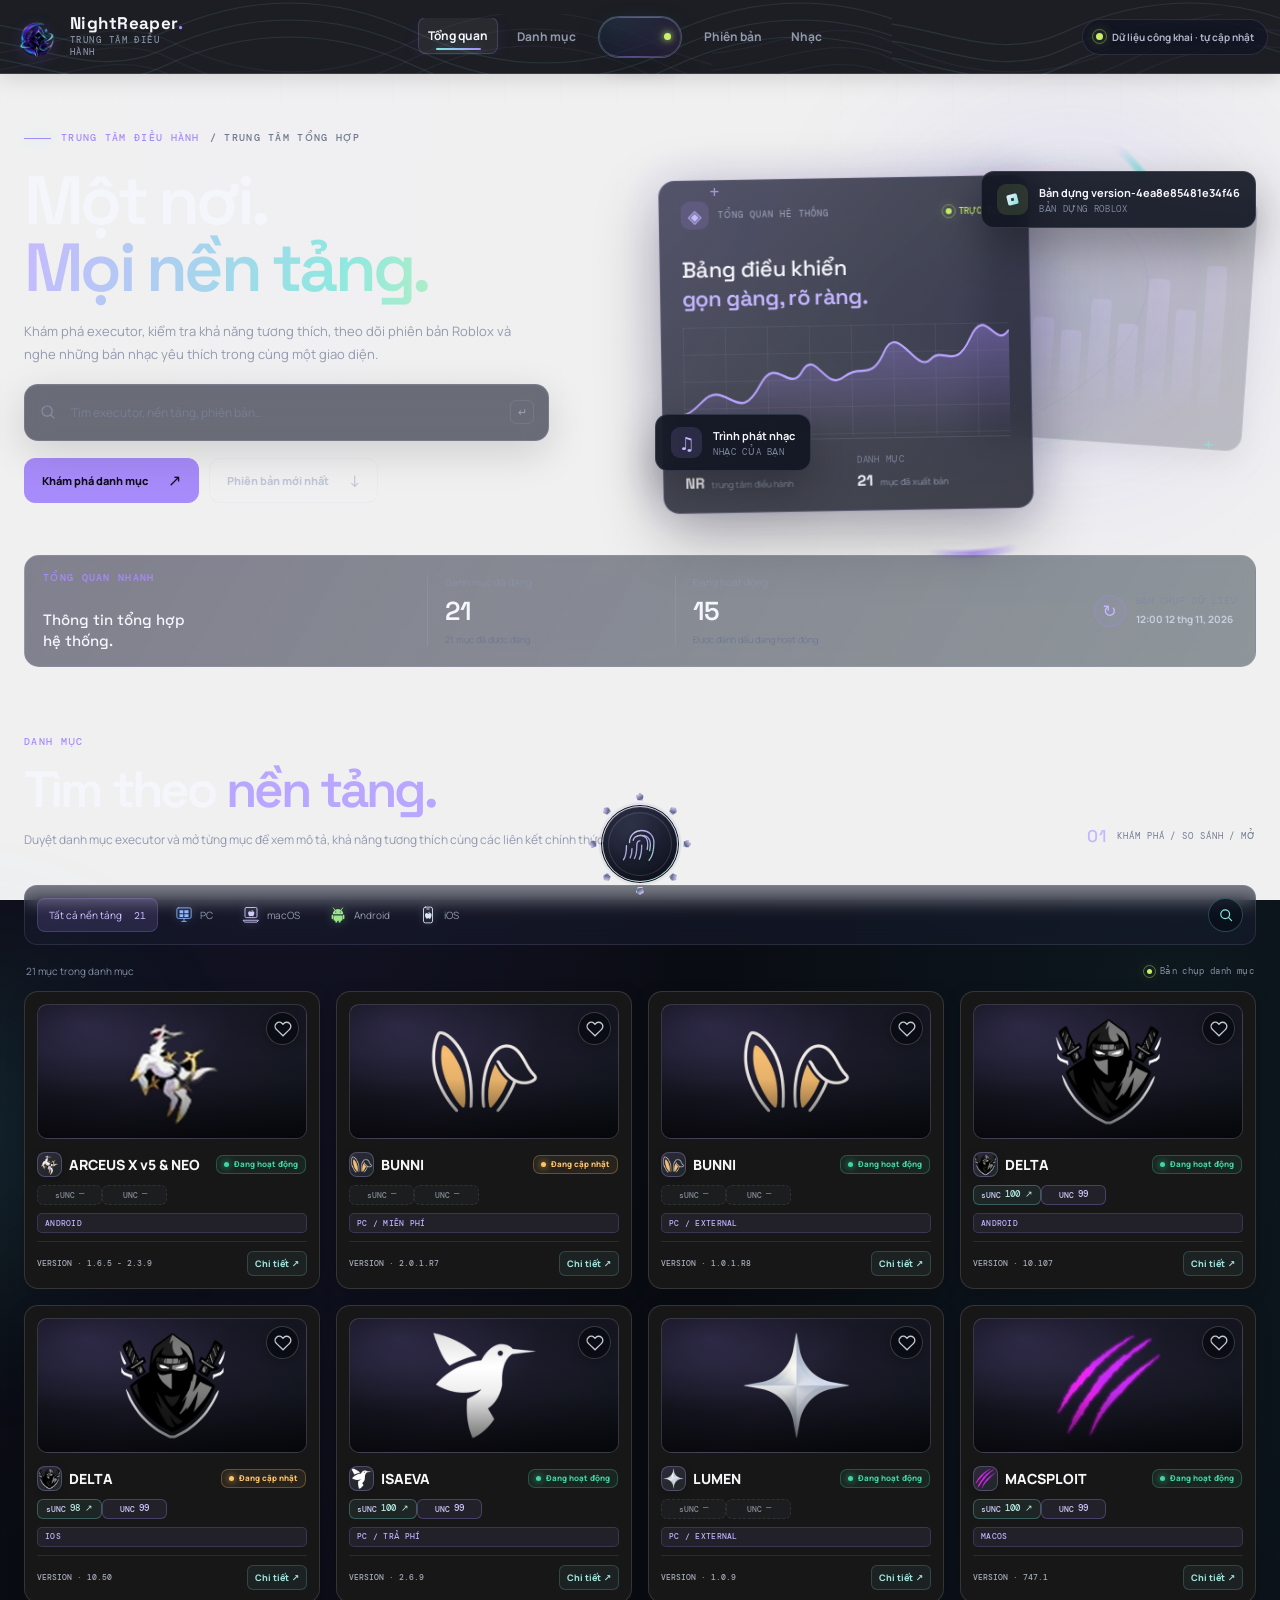
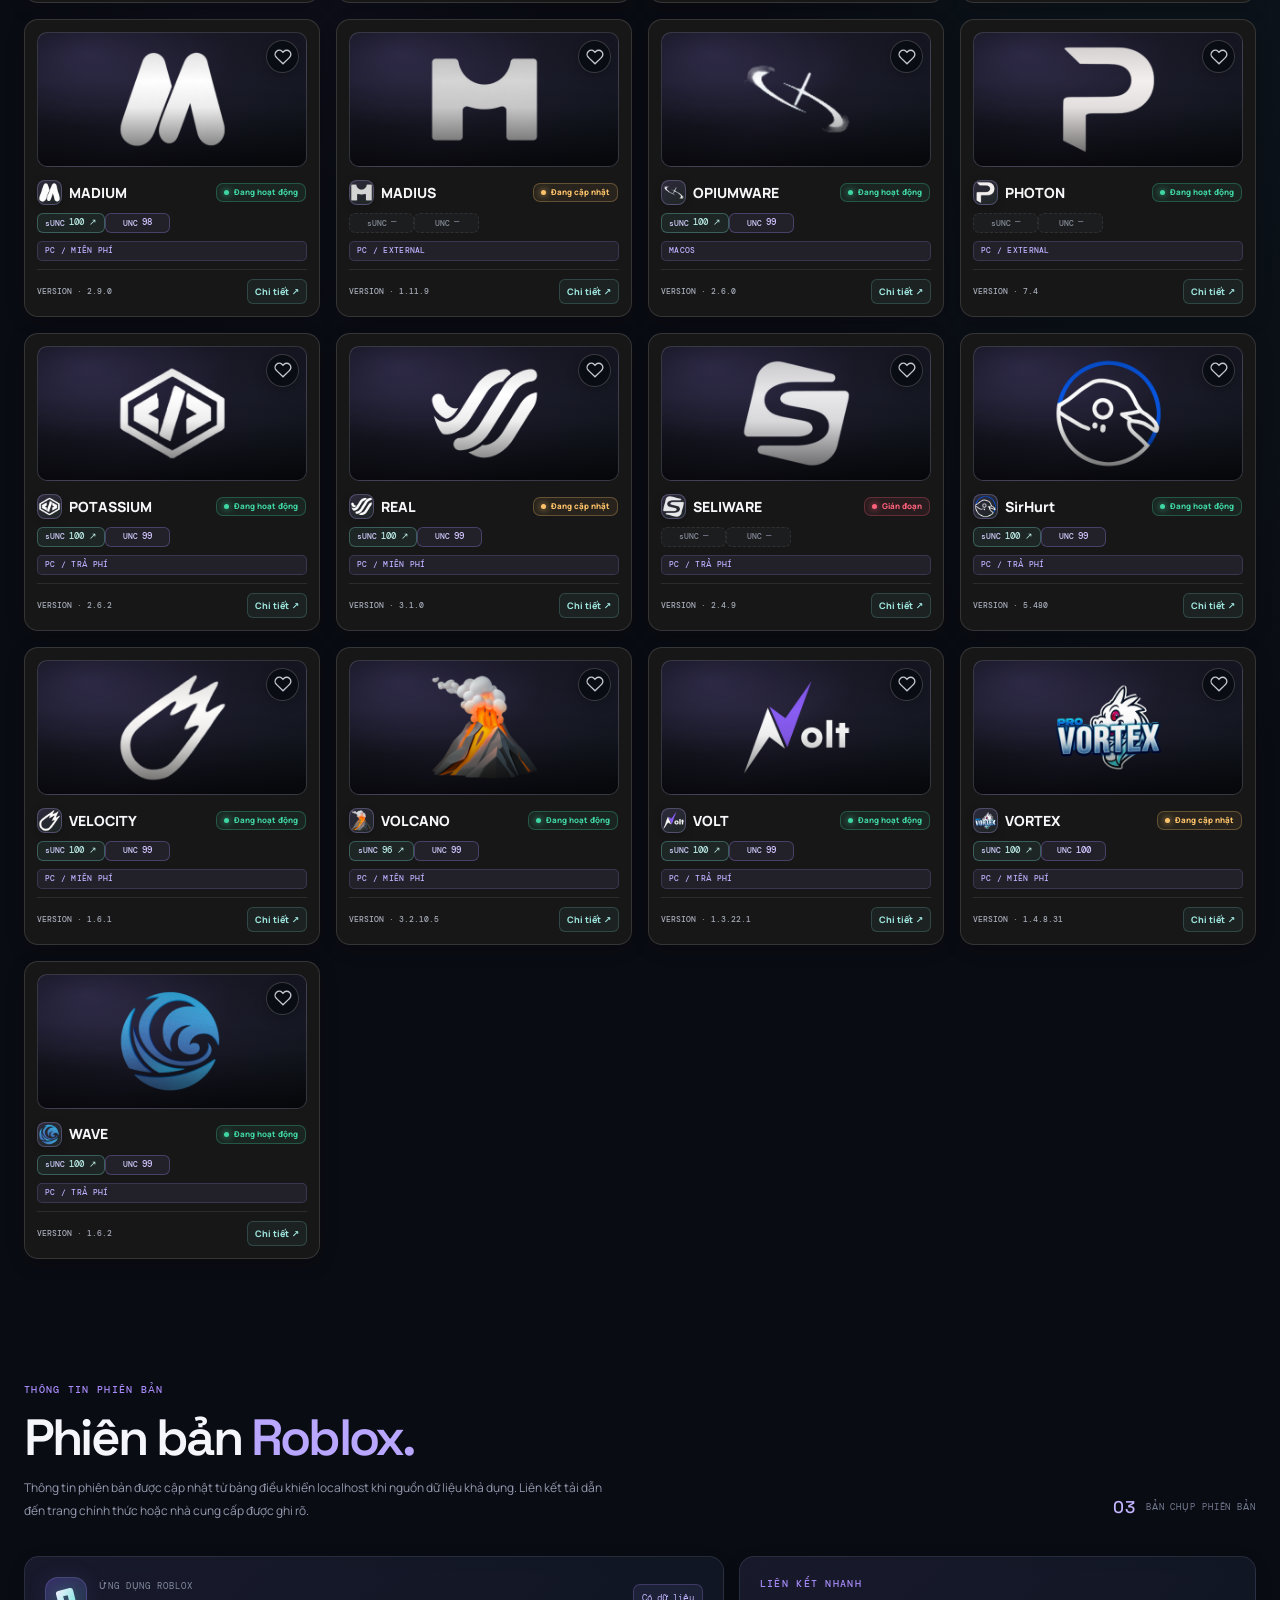
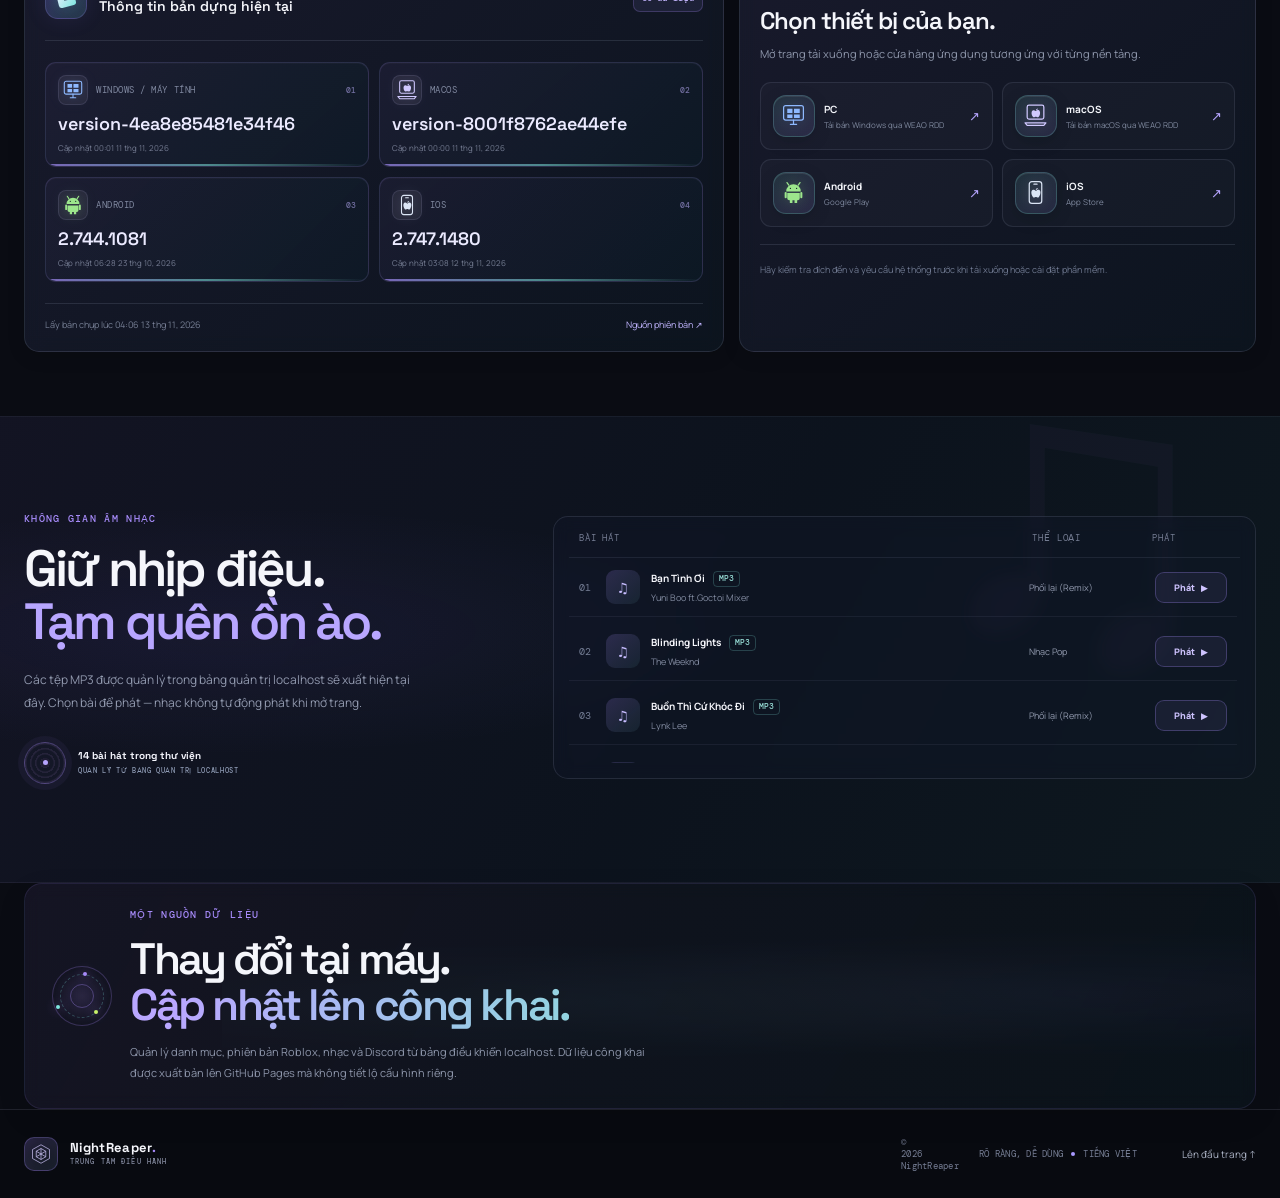
==== index.html @ ddb5a1ed "NightReaper v15.2.74: cập nhật website + dữ liệu (2026-11-12T21:09:10.142Z)" ====
<!doctype html>
<html class="executor-no-dblclick-edit" lang="vi">
<head>
  <meta charset="utf-8">
  <meta name="si-build" content="15.2.74">
  <meta name="viewport" content="width=device-width, initial-scale=1">
  <meta name="theme-color" content="#0a0c13">
  <meta name="description" content="NightReaper — trung tâm quản lý executor, phiên bản Roblox và âm nhạc.">
  <base href="./">
  <title>NightReaper — Trung tâm điều hành</title>
  <link rel="icon" type="image/png" href="./assets/nightreaper-logo.png?v=15.2.74"/>
  <link rel="preconnect" href="https://fonts.googleapis.com">
  <link rel="preconnect" href="https://fonts.gstatic.com" crossorigin>
  <link href="https://fonts.googleapis.com/css2?family=DM+Mono:wght@400;500&family=Manrope:wght@400;500;600;700;800&family=Space+Grotesk:wght@500;600;700&display=swap" rel="stylesheet">
  <link rel="stylesheet" href="site.css?v=15.2.74-r23">
  <script src="changelog-layout.js?v=15.2.74-r23" defer></script><script src="discord-description.js?v=15.2.74-r23" defer></script><script src="app.js?v=15.2.74-r23" defer></script>
  <link rel="stylesheet" href="music-island.css?v=15.2.74-r10">
</head>
<body>
  <div class="ambient ambient-a" aria-hidden="true"></div>
  <div class="ambient ambient-b" aria-hidden="true"></div>
  <div class="grid-backdrop" aria-hidden="true"></div>
  <header class="site-header">
    <a class="brand" href="#home" aria-label="Trang chủ NightReaper">
      <span class="brand-mark brand-image-mark" aria-hidden="true"><img src="./assets/nightreaper-logo.png" alt=""></span>
      <span class="brand-copy"><strong>NightReaper<span>.</span></strong><small>TRUNG TÂM ĐIỀU HÀNH</small></span>
    </a>
    <nav class="main-nav main-nav-dynamic" aria-label="Điều hướng chính">
      <div class="nav-side nav-side-left"><a class="nav-link active" href="#home" data-main-nav="home">Tổng quan</a><a class="nav-link" href="#catalog" data-main-nav="catalog">Danh mục</a></div>
      <div class="music-dock home-music-dock hidden" id="musicDock">
      <button class="music-island" id="musicIslandToggle" type="button" aria-expanded="false" aria-controls="musicPanel" aria-label="Mở thư viện nhạc"><span class="music-island-empty-space" aria-hidden="true"></span><span class="music-island-record" aria-hidden="true"><i></i><img id="musicIslandRecordArt" class="music-island-record-art" alt="" hidden></span><span class="music-island-track-copy" aria-live="polite"><b id="musicIslandTrackTitle"></b><small id="musicIslandTrackArtist"></small></span><span class="music-island-wave" aria-hidden="true"><i></i><i></i><i></i><i></i><i></i><i></i><i></i></span><span class="music-state-led" aria-hidden="true"><i class="music-live-led"></i></span></button>
      <section class="music-panel hidden" id="musicPanel" aria-label="Trình phát và thư viện nhạc">
        <div class="music-panel-heading"><div><small id="musicPanelEyebrow">NIGHTREAPER · THƯ VIỆN NHẠC</small><strong id="musicPanelTitle">Thư viện nhạc</strong></div><div class="music-heading-actions"><button type="button" id="musicPlaybackModeToggle" class="music-playback-toggle music-playback-mode-toggle music-playback-mode-compact" data-playback-mode="shuffle" aria-label="Chế độ chuyển bài ngẫu nhiên" aria-pressed="false" title="Chuyển ngẫu nhiên sang một bài khác khi bài hiện tại kết thúc"><svg class="music-mode-icon music-mode-shuffle" viewBox="0 0 24 24" aria-hidden="true" focusable="false"><path d="M16 3h5v5M4 7h2.5c4 0 6 10 10 10H21M16 16l5 1v4M16 8l5-5M4 17h2.5c1.5 0 2.6-1.1 3.6-2.6"/></svg><svg class="music-mode-icon music-mode-repeat" viewBox="0 0 24 24" aria-hidden="true" focusable="false"><path d="m17 2 4 4-4 4M3 11V8a2 2 0 0 1 2-2h16M7 22l-4-4 4-4M21 13v3a2 2 0 0 1-2 2H3"/><path d="M12 9v6m-1.5-4L12 9l1.5 2"/></svg><span class="music-mode-label" id="musicPlaybackModeLabel">RANDOM NEXT</span></button><button type="button" class="music-close" id="closeMusicPanel" aria-label="Đóng thư viện nhạc" title="Đóng">×</button></div></div>
        <div class="music-library-view" id="musicLibraryView"><div class="music-library-filters" role="group" aria-label="Lọc thư viện nhạc"><button type="button" class="music-library-filter is-active" data-music-filter="all" aria-pressed="true">Tất cả</button><button type="button" class="music-library-filter" data-music-filter="favorites" aria-pressed="false"><span aria-hidden="true">♡</span> Yêu thích <b id="musicFavoriteCount">0</b></button><div class="music-search-morph" id="musicSearchForm"><button type="button" class="music-search-toggle" id="musicSearchToggle" aria-label="Mở tìm kiếm" aria-expanded="false" title="Tìm kiếm"><svg viewBox="0 0 24 24" aria-hidden="true"><circle cx="10.8" cy="10.8" r="6.6"></circle><path d="m16 16 4.4 4.4"></path></svg></button><input id="musicSearch" type="search" placeholder="Tìm bài hát…" autocomplete="off" aria-label="Tìm tên bài hát hoặc nghệ sĩ" tabindex="-1"></div></div><div class="music-library-meta"><span id="musicLibraryCount">Đang tải thư viện…</span></div>
        <div class="music-track-list" id="musicTrackList"><div class="music-library-loading">Đang tải thư viện nhạc…</div></div>
        <div class="music-now-playing-mini" id="musicNowPlayingMini" hidden aria-label="Tiến trình bài hát đang chọn"><div class="music-now-playing-main"><img class="music-now-playing-art" id="musicNowPlayingArt" alt="" hidden><span class="music-now-playing-art-fallback" id="musicNowPlayingArtFallback" aria-hidden="true">♫</span><span class="music-now-playing-copy"><strong id="musicNowPlayingTitle">Chưa chọn bài hát</strong><small id="musicNowPlayingArtist">Chọn một bài hát trong thư viện</small></span></div><div class="music-now-playing-progress"><input id="musicNowPlayingSeek" class="music-now-playing-seek" type="range" min="0" max="1000" step="1" value="0" aria-label="Vị trí phát nhạc" disabled><div class="music-now-playing-time"><span id="musicNowPlayingElapsed">0:00</span><span class="music-now-playing-time-end"><span id="musicNowPlayingDuration">0:00</span><a id="musicNowPlayingSource" class="music-now-playing-source" href="#" target="_blank" rel="noopener noreferrer" hidden>Nguồn nhạc ↗</a></span></div></div></div><div class="music-panel-footer"><span class="music-live-led"></span><span id="musicPlaybackStatus">Sẵn sàng phát nhạc.</span></div></div></section>
      <div class="music-engine" aria-hidden="true"><audio id="musicDirectAudio" preload="metadata" hidden></audio></div>
    </div>
      <div class="nav-side nav-side-right"><a class="nav-link" href="#versions" data-main-nav="versions">Phiên bản</a><a class="nav-link" href="#music" data-main-nav="music">Nhạc</a></div>
    </nav>
    <div class="header-actions">
      <span class="connection-pill"><i class="signal-dot" aria-hidden="true"></i><span id="connectionText">Danh mục đã sẵn sàng</span></span>
      <a id="adminLink" class="admin-link" href="/admin" hidden><svg viewBox="0 0 24 24" aria-hidden="true"><path d="M12 3 19 6v5c0 4.7-2.8 8.1-7 10-4.2-1.9-7-5.3-7-10V6l7-3Z"/><path d="m9 12 2 2 4-4"/></svg><span>Quản trị</span></a>
      <button class="mobile-menu" id="mobileMenuToggle" type="button" aria-label="Mở điều hướng" aria-expanded="false"><span></span><span></span></button>
    </div>
  </header>

  <div class="fingerprint-stage" id="fingerprintStage">
    <div class="fingerprint-wings" id="fingerprintSides" aria-hidden="true" inert>
      <div class="fingerprint-wing fingerprint-wing-left">
        <section class="fingerprint-wing-panel" aria-label="Executor yêu thích">
          <div class="fingerprint-wing-heading"><span>01 / EXECUTOR</span><small>YÊU THÍCH</small></div>
          <div class="fingerprint-wing-favorites" id="fingerprintFavoriteExecutors"><span class="fingerprint-wing-empty">Chưa có executor yêu thích</span></div>
        </section>
      </div>
      <div class="fingerprint-wing fingerprint-wing-right">
        <section class="fingerprint-wing-panel" aria-label="Nhạc yêu thích">
          <div class="fingerprint-wing-heading"><span>YÊU THÍCH</span><small>MUSIC / 02</small></div>
          <div class="fingerprint-wing-favorites" id="fingerprintFavoriteMusic" role="region" aria-label="Danh sách nhạc yêu thích" tabindex="0"><span class="fingerprint-wing-empty">Chưa có nhạc yêu thích</span></div>
        </section>
      </div>
    </div>
    <button class="fingerprint-orb" id="fingerprintOrb" type="button" aria-label="Giữ trong 2 giây để mở hoặc đóng thiên hà yêu thích" aria-expanded="false">
      <span class="fingerprint-gem-ring" aria-hidden="true"><i></i><i></i><i></i><i></i><i></i><i></i><i></i><i></i></span>
      <svg class="fingerprint-mark" viewBox="0 0 64 64" aria-hidden="true"><defs><linearGradient id="fingerprintStroke" x1="8" y1="10" x2="55" y2="55" gradientUnits="userSpaceOnUse"><stop stop-color="#d7d0f8"/><stop offset=".52" stop-color="#aaa2e2"/><stop offset="1" stop-color="#9adad2"/></linearGradient></defs><path d="M20 25c2-9 22-12 27 0 2 5 1 12 0 17M14 29c0-13 10-20 20-20s20 7 20 20c0 14-3 23-8 29M25 19c5-3 12-2 16 2 4 5 3 13 2 19M9 34c0 12-2 19-5 23M31 26c-3 0-5 3-5 7 0 10-1 17-4 22M34 33c0 10-1 17-4 23M18 39c0 6-1 11-3 15" stroke="url(#fingerprintStroke)"/></svg>
      <span class="fingerprint-scan" aria-hidden="true"></span><span class="fingerprint-hold-ring" aria-hidden="true"></span>
    </button>
  </div>

  <div class="favorite-universe-overlay" id="favoriteUniverse" aria-hidden="true" inert>
    <section class="favorite-universe-scene" aria-label="Đa vũ trụ executor yêu thích">
      <div class="universe-heading">
        <span class="universe-kicker"><i></i> ASTRAL ATLAS / HỆ QUỸ ĐẠO</span>
        <strong>Thiên hà yêu thích</strong>
      </div>
      <div class="universe-system" id="favoriteUniverseSystem">
        <span class="universe-orbit universe-orbit-outer" aria-hidden="true"></span>
        <span class="universe-orbit universe-orbit-middle" aria-hidden="true"></span>
        <span class="universe-orbit universe-orbit-inner" aria-hidden="true"></span>
        <span class="universe-star universe-star-a" aria-hidden="true"></span>
        <span class="universe-star universe-star-b" aria-hidden="true"></span>
        <span class="universe-star universe-star-c" aria-hidden="true"></span>
        <span class="universe-star universe-star-d" aria-hidden="true"></span>
        <div class="universe-core" aria-hidden="true">
          <svg viewBox="0 0 120 120">
            <defs>
              <radialGradient id="universePlanetFill" cx="30%" cy="22%" r="80%"><stop offset="0" stop-color="#c0b4ff"/><stop offset=".34" stop-color="#766ac8"/><stop offset=".7" stop-color="#344f79"/><stop offset="1" stop-color="#14212f"/></radialGradient>
              <linearGradient id="universeLandFill" x1="0" y1="0" x2="1" y2="1"><stop stop-color="#b8f2de"/><stop offset="1" stop-color="#77b8c6"/></linearGradient>
              <clipPath id="universePlanetClip"><circle cx="60" cy="60" r="49"/></clipPath>
            </defs>
            <circle cx="60" cy="60" r="53" fill="none" stroke="rgba(183,176,242,.2)" stroke-width=".8"/>
            <circle cx="60" cy="60" r="49" fill="url(#universePlanetFill)" stroke="#b9b0f1" stroke-opacity=".58" stroke-width="1.1"/>
            <g clip-path="url(#universePlanetClip)">
              <path d="M18 35 34 23 47 29 50 40 43 48 29 46 24 57 13 51ZM59 17 77 24 82 36 72 43 75 55 63 63 55 53 57 43 48 36ZM83 65 99 60 107 72 99 91 82 96 74 83ZM39 73 53 66 65 75 61 91 47 101 34 89Z" fill="url(#universeLandFill)" opacity=".76"/>
              <path d="M13 53C36 41 76 39 107 54M13 70C40 58 78 59 106 72M31 15C18 43 18 79 41 103M80 14C100 42 101 77 78 105" fill="none" stroke="#d8e2ff" stroke-opacity=".2" stroke-width="1.2"/>
              <ellipse cx="60" cy="60" rx="24" ry="49" fill="none" stroke="#e0dcff" stroke-opacity=".2" stroke-width="1"/>
            </g>
            <circle cx="60" cy="60" r="56" fill="none" stroke="#9bded6" stroke-opacity=".38" stroke-width=".6" stroke-dasharray="2 7"/>
          </svg>
          <span class="universe-core-signal"></span>
        </div>
        <div class="universe-executor-nodes" id="favoriteUniverseNodes" aria-label="Executor yêu thích"></div>
        <div class="universe-empty-message" id="favoriteUniverseEmpty" hidden>
          <span>♡</span><b>Chưa có quỹ đạo nào</b><small>Đánh dấu trái tim trên executor để đưa chúng vào đa vũ trụ.</small>
        </div>
      </div>
      <div class="universe-footer"><span class="universe-count" id="favoriteUniverseCount">0 executor yêu thích</span><span class="universe-footer-dot"></span><span>Tối đa 8 executor · Chạm executor để xem thông tin</span></div>
    </section>
  </div>

  <main id="home">
    <section class="hero section-shell">
      <div class="hero-copy reveal">
        <div class="eyebrow"><span class="eyebrow-line"></span> TRUNG TÂM ĐIỀU HÀNH <span class="eyebrow-vn">/ TRUNG TÂM TỔNG HỢP</span></div>
        <h1>Một nơi.<br><span>Mọi nền tảng.</span></h1>
        <p class="hero-lead">Khám phá executor, kiểm tra khả năng tương thích, theo dõi phiên bản Roblox và nghe những bản nhạc yêu thích trong cùng một giao diện.</p>
        <form class="hero-search" id="heroSearchForm" role="search">
          <svg viewBox="0 0 24 24" aria-hidden="true"><circle cx="10.8" cy="10.8" r="6.8"/><path d="m16 16 4.5 4.5"/></svg>
          <input id="heroSearch" type="search" placeholder="Tìm executor, nền tảng, phiên bản…" autocomplete="off" aria-label="Tìm kiếm trên website">
          <kbd>↵</kbd>
        </form>
        <div class="hero-buttons"><a class="button button-primary" href="#catalog">Khám phá danh mục <span>↗</span></a><a class="button button-quiet" href="#versions">Phiên bản mới nhất <span>↓</span></a></div>
        
      </div>
      <div class="hero-art reveal reveal-late" aria-label="Minh họa bảng điều khiển NightReaper">
        <div class="orbital orbital-one"></div><div class="orbital orbital-two"></div><div class="hero-glow"></div>
        <div class="hero-card hero-card-back"><div class="ghost-head"><span></span><span></span><span></span></div><div class="ghost-bars"><i></i><i></i><i></i><i></i><i></i><i></i><i></i><i></i></div></div>
        <div class="hero-card hero-card-front">
          <div class="mock-top"><span class="mock-icon">◈</span><span class="mock-kicker">TỔNG QUAN HỆ THỐNG</span><span class="mock-state"><i class="signal-dot" aria-hidden="true"></i> TRỰC TIẾP</span></div>
          <div class="mock-title">Bảng điều khiển<br><b>gọn gàng, rõ ràng.</b></div>
          <div class="mock-graph"><div class="graph-grid"></div><svg viewBox="0 0 420 118" preserveAspectRatio="none" aria-hidden="true"><defs><linearGradient id="graphFill" x1="0" x2="0" y1="0" y2="1"><stop offset="0" stop-color="#a78bfa" stop-opacity=".38"/><stop offset="1" stop-color="#a78bfa" stop-opacity="0"/></linearGradient></defs><path d="M0 92 C20 88 27 66 48 72 S78 92 99 61 S136 72 153 48 S183 70 206 55 S241 61 259 29 S300 53 318 38 S349 52 370 16 S402 30 420 8 L420 118 L0 118Z" fill="url(#graphFill)"/><path d="M0 92 C20 88 27 66 48 72 S78 92 99 61 S136 72 153 48 S183 70 206 55 S241 61 259 29 S300 53 318 38 S349 52 370 16 S402 30 420 8" fill="none" stroke="#b9a4ff" stroke-width="2.3"/></svg></div>
          <div class="mock-bottom"><div><small>HỆ THỐNG</small><strong>NR <span>trung tâm điều hành</span></strong></div><div><small>DANH MỤC</small><strong id="heroCardCount">— <span>mục đã đăng</span></strong></div></div>
        </div>
        <div class="float-tag float-tag-top"><span class="float-tag-icon float-tag-icon-roblox"><svg class="roblox-mark" viewBox="0 0 48 48" role="img" aria-label="Roblox" focusable="false"><defs><linearGradient id="rbxMark2" x1="0" y1="0" x2="1" y2="1"><stop offset="0" stop-color="#f1efff"/><stop offset="1" stop-color="#7fe6e0"/></linearGradient></defs><g transform="rotate(-14 24 24)"><path fill="url(#rbxMark2)" fill-rule="evenodd" d="M14 9h20a5 5 0 0 1 5 5v20a5 5 0 0 1-5 5H14a5 5 0 0 1-5-5V14a5 5 0 0 1 5-5zM20 20v8h8v-8z"/></g></svg></span><span><b id="heroMiniVersion">Nguồn phiên bản</b><small>BẢN DỰNG ROBLOX</small></span></div>
        <div class="float-tag float-tag-bottom"><span class="float-tag-icon purple">♫</span><span><b>Trình phát nhạc</b><small>NHẠC CỦA BẠN</small></span></div>
        <span class="art-cross cross-one">+</span><span class="art-cross cross-two">+</span>
      </div>
    </section>

    <section class="stats-strip section-shell reveal" aria-label="Thống kê danh mục">
      <div class="stats-intro"><span class="section-tag">TỔNG QUAN NHANH</span><b>Thông tin tổng hợp hệ thống.</b></div>
      <div class="stat-cell"><span>Danh mục đã đăng</span><strong id="statTotal">—</strong><small id="statTotalHint">Mục trong danh mục</small></div>
      <div class="stat-cell"><span>Đang hoạt động</span><strong id="statOnline">—</strong><small>Được đánh dấu đang hoạt động</small></div>
      
      <div class="stat-updated"><button class="mini-ring" id="captureCurrentTime" type="button" aria-label="Hiển thị ngày giờ hiện tại" title="Nhấn để ghi nhận ngày giờ hiện tại">↻</button><span><small id="lastUpdatedLabel">BẢN CHỤP DỮ LIỆU</small><b id="lastUpdated">Đang tải danh mục…</b></span></div>
    </section>

    <section class="section-shell catalog-section" id="catalog">
      <div class="section-heading reveal"><div><span class="section-tag">DANH MỤC</span><h2>Tìm theo <em>nền tảng.</em></h2><p>Duyệt danh mục executor và mở từng mục để xem mô tả, khả năng tương thích cùng các liên kết chính thức.</p></div><div class="section-aside"><span class="aside-number">01</span><span>KHÁM PHÁ / SO SÁNH / MỞ</span></div></div>
      <div class="catalog-toolbar reveal"><div class="filter-tabs" id="platformFilters" role="group" aria-label="Lọc theo nền tảng"><button class="filter-chip active" type="button" data-platform="ALL" aria-pressed="true">Tất cả nền tảng <span id="allCount">0</span></button><button class="filter-chip" type="button" data-platform="PC" aria-pressed="false"><svg class="platform-glyph" data-platform-icon="PC" viewBox="0 0 48 48" aria-hidden="true"><rect class="glyph-frame" x="5" y="5" width="38" height="28" rx="4"/><path class="glyph-fill" d="M12 11h10v8H12zM25 11h11v8H25zM12 22h10v7H12zM25 22h11v7H25z"/><path class="glyph-frame" d="M18 41h12m-6-8v8"/></svg>PC</button><button class="filter-chip" type="button" data-platform="macOS" aria-pressed="false"><svg class="platform-glyph" data-platform-icon="macOS" viewBox="0 0 48 48" aria-hidden="true"><rect class="glyph-frame" x="8" y="4" width="32" height="27" rx="3.5"/><path class="glyph-frame" d="M4 38h40l-4 5H8z"/><path class="glyph-fill" d="M24.1 15.4c-2.1-2.5-5.8-2.1-7.2.7-1.4 3.1.3 8.6 2.5 10.8 1.1 1.1 2.3.5 3.5 0 1.1-.5 2.1-.5 3.3 0 1.4.6 2.5 1 3.7-.1 2.2-2.2 3.8-7.7 2.4-10.7-1.4-2.9-5.2-3.3-7.2-.7z"/><path class="glyph-fill" d="M24.7 14.2c.1-2 1.7-3.4 3.8-3.7.1 2-1.5 3.5-3.8 3.7z"/></svg>macOS</button><button class="filter-chip" type="button" data-platform="Android" aria-pressed="false"><svg class="platform-glyph" data-platform-icon="Android" viewBox="0 0 48 48" aria-hidden="true"><path class="glyph-frame" d="m15 10-3.5-5M33 10l3.5-5"/><path class="glyph-fill" d="M10 22a14 14 0 0 1 28 0H10zm2 3h24v10a4 4 0 0 1-4 4H16a4 4 0 0 1-4-4zM7 25a2 2 0 0 1 4 0v8a2 2 0 0 1-4 0zm30 0a2 2 0 0 1 4 0v8a2 2 0 0 1-4 0zM17 38h5v6h-5zm9 0h5v6h-5z"/><path class="glyph-cut" d="M18 16h.1m11.8 0h.1"/></svg>Android</button><button class="filter-chip" type="button" data-platform="iOS" aria-pressed="false"><svg class="platform-glyph" data-platform-icon="iOS" viewBox="0 0 48 48" aria-hidden="true"><rect class="glyph-frame" x="12" y="3" width="24" height="42" rx="5"/><path class="glyph-frame" d="M21 8h6"/><path class="glyph-fill" d="M24.1 20.5c-2.2-2.7-6.2-2.2-7.6.8-1.5 3.5.4 9.3 2.8 11.7 1.2 1.1 2.4.5 3.7 0 1.2-.5 2.3-.5 3.6.1 1.3.5 2.5 1.1 3.7-.1 2.4-2.4 4.2-8.2 2.8-11.7-1.4-3-5.2-3.5-7.6-.8z"/><path class="glyph-fill" d="M24.5 19.1c.1-2.1 1.9-3.6 4-3.8.1 2.1-1.6 3.6-4 3.8z"/></svg>iOS</button></div><div class="music-search-morph catalog-search-morph" id="catalogSearchForm" role="search" aria-label="Tìm trong danh mục"><button type="button" class="music-search-toggle catalog-search-toggle" id="catalogSearchToggle" aria-label="Mở tìm kiếm danh mục" aria-expanded="false" title="Tìm trong danh mục"><svg viewBox="0 0 24 24" aria-hidden="true" focusable="false"><circle cx="10.8" cy="10.8" r="6.6"></circle><path d="m16 16 4.4 4.4"></path></svg></button><input id="catalogSearch" type="search" placeholder="Lọc danh mục…" autocomplete="off" aria-label="Lọc danh mục" tabindex="-1"></div></div>
      <div class="catalog-summary"><span id="catalogResultLabel">Đang tải danh sách…</span><span class="catalog-summary-right"><i class="signal-dot" aria-hidden="true"></i> Bản chụp danh mục</span></div>
      <div id="executorGrid" class="executor-grid" aria-live="polite"><div class="loading-card"><span class="loader-ring"></span><span>Đang tải danh mục…</span></div></div>
    </section>

    <section class="versions-section section-shell" id="versions"><div class="section-heading reveal"><div><span class="section-tag">THÔNG TIN PHIÊN BẢN</span><h2>Phiên bản <em>Roblox.</em></h2><p>Thông tin phiên bản được cập nhật từ bảng điều khiển localhost khi nguồn dữ liệu khả dụng. Liên kết tải dẫn đến trang chính thức hoặc nhà cung cấp được ghi rõ.</p></div><div class="section-aside"><span class="aside-number">03</span><span>BẢN CHỤP PHIÊN BẢN</span></div></div>
      <div class="version-layout reveal"><div class="version-primary"><div class="version-topline"><span class="version-logo version-logo-roblox"><svg class="roblox-mark" viewBox="0 0 48 48" role="img" aria-label="Roblox" focusable="false"><defs><linearGradient id="rbxMark1" x1="0" y1="0" x2="1" y2="1"><stop offset="0" stop-color="#f1efff"/><stop offset="1" stop-color="#7fe6e0"/></linearGradient></defs><g transform="rotate(-14 24 24)"><path fill="url(#rbxMark1)" fill-rule="evenodd" d="M14 9h20a5 5 0 0 1 5 5v20a5 5 0 0 1-5 5H14a5 5 0 0 1-5-5V14a5 5 0 0 1 5-5zM20 20v8h8v-8z"/></g></svg></span><span><small>ỨNG DỤNG ROBLOX</small><b>Thông tin bản dựng hiện tại</b></span><span id="versionSourceBadge" class="version-badge">Bản chụp</span></div><div class="version-main" id="versionMain"><span class="loader-ring"></span><span>Đang kiểm tra phiên bản…</span></div><div class="version-foot"><span id="versionLastUpdated">Nguồn chưa cung cấp thời gian cập nhật</span><a href="https://whatexpsare.online/" target="_blank" rel="noopener noreferrer">Nguồn phiên bản ↗</a></div></div>
        <div class="download-panel"><span class="section-tag">LIÊN KẾT NHANH</span><h3>Chọn thiết bị của bạn.</h3><p>Mở trang tải xuống hoặc cửa hàng ứng dụng tương ứng với từng nền tảng.</p><div id="downloadLinks" class="download-links"><span class="loading-text">Đang chuẩn bị liên kết…</span></div><div class="download-disclaimer">Hãy kiểm tra đích đến và yêu cầu hệ thống trước khi tải xuống hoặc cài đặt phần mềm.</div></div></div>
    </section>

    <section class="music-section" id="music"><div class="section-shell music-inner"><div class="music-copy reveal"><span class="section-tag">KHÔNG GIAN ÂM NHẠC</span><h2>Giữ nhịp điệu.<br><em>Tạm quên ồn ào.</em></h2><p>Các tệp MP3 được quản lý trong bảng quản trị localhost sẽ xuất hiện tại đây. Chọn bài để phát — nhạc không tự động phát khi mở trang.</p><div class="music-meta"><span class="music-disc"><i></i></span><span><b id="musicCount">0 bài hát trong thư viện</b><small>QUẢN LÝ TỪ BẢNG QUẢN TRỊ LOCALHOST</small></span></div></div><div class="music-list-wrap reveal"><div class="music-list-heading"><span >BÀI HÁT</span><span>THỂ LOẠI</span><span>PHÁT</span></div><div id="musicSectionTrackList" class="music-track-list"><div class="loading-text">Đang tải thư viện nhạc…</div></div><div id="musicEmpty" class="music-empty" hidden>Chưa có bài hát nào được xuất bản.</div>
      </div></div></section>

    <section class="closing-section section-shell reveal"><a id="closingBrowseLink" href="#catalog" hidden aria-hidden="true"></a><div class="closing-orbit" aria-hidden="true"><span></span><span></span><span></span></div><div><span class="section-tag">MỘT NGUỒN DỮ LIỆU</span><h2>Thay đổi tại máy.<br><em>Cập nhật lên công khai.</em></h2><p>Quản lý danh mục, phiên bản Roblox, nhạc và Discord từ bảng điều khiển localhost. Dữ liệu công khai được xuất bản lên GitHub Pages mà không tiết lộ cấu hình riêng.</p></div><a class="button button-primary" id="closingAdminLink" href="/admin" hidden>Mở bảng quản trị localhost <span>↗</span></a></section>
  </main>

  <footer class="site-footer"><div class="section-shell footer-inner"><a class="brand brand-footer" href="#home"><span class="brand-mark" aria-hidden="true"><svg viewBox="0 0 44 44"><path d="M22 3.5 39 13v18L22 40.5 5 31V13L22 3.5Z"/><path d="m22 11 9.5 5.4v11.2L22 33l-9.5-5.4V16.4L22 11Z"/><path d="M22 11v22M12.5 16.4 22 22l9.5-5.6M12.5 27.6 22 22l9.5 5.6"/></svg></span><span class="brand-copy"><strong>NightReaper<span>.</span></strong><small>TRUNG TÂM ĐIỀU HÀNH</small></span></a><div class="footer-note"><span>© <span id="copyrightYear">2026</span> NightReaper</span><span>RÕ RÀNG, DỄ DÙNG <i class="footer-point"></i> TIẾNG VIỆT</span></div><a class="footer-top" href="#home">Lên đầu trang ↑</a></div></footer>

  <dialog id="detailDialog" class="detail-dialog" aria-labelledby="detailTitle"><form method="dialog" class="dialog-close-form"><button class="dialog-close" aria-label="Đóng chi tiết">×</button></form><div id="detailContent"></div></dialog>
  <div class="toast" id="toast" role="status" aria-live="polite"></div>
  
  <script src="music-player.js?v=15.2.74-r10" defer></script>
  <script src="ambient-motion.js?v=15.2.74" defer></script>
</body>
</html>
---- site.css ----
:root{color-scheme:dark;--bg:#0a0c13;--panel:#111520;--panel2:#151a28;--line:rgba(190,198,230,.13);--text:#f5f6fb;--muted:#939aaf;--soft:#b6bdd0;--violet:#a78bfa;--violet2:#7c64f5;--cyan:#7fe6e0;--lime:#c8f169;--coral:#ff9f9b;--blue:#88b6ff;--radius:22px;--shell:1280px;--shadow:0 24px 70px rgba(0,0,0,.24);font-family:Manrope,system-ui,sans-serif;background:var(--bg);color:var(--text);font-synthesis:none;text-rendering:optimizeLegibility}*{box-sizing:border-box}html{scroll-behavior:smooth;scroll-padding-top:96px}body{margin:0;min-width:320px;background:radial-gradient(ellipse at 22% -8%,rgba(124,100,245,.14),transparent 35%),radial-gradient(ellipse at 92% 25%,rgba(50,180,187,.07),transparent 28%),var(--bg);color:var(--text);overflow-x:hidden}a{color:inherit;text-decoration:none}button,input{font:inherit}button{color:inherit}.ambient{position:absolute;pointer-events:none;filter:blur(90px);border-radius:50%;opacity:.14;z-index:-1}.ambient-a{width:340px;height:340px;background:#7e5df4;top:120px;right:3%}.ambient-b{width:310px;height:310px;background:#42bcb5;top:980px;left:-200px}.grid-backdrop{position:absolute;inset:0 0 auto;height:870px;z-index:-1;opacity:.14;background-image:linear-gradient(rgba(171,177,208,.13) 1px,transparent 1px),linear-gradient(90deg,rgba(171,177,208,.13) 1px,transparent 1px);background-size:56px 56px;mask-image:linear-gradient(to bottom,#000,transparent 90%)}.section-shell{width:min(var(--shell),calc(100% - 56px));margin-inline:auto}.site-header{height:82px;max-width:1360px;width:calc(100% - 56px);margin:auto;display:flex;align-items:center;justify-content:space-between;gap:28px;border-bottom:1px solid var(--line);position:relative;z-index:10}.brand{display:flex;align-items:center;gap:12px;flex-shrink:0}.brand-mark{width:42px;height:42px;display:grid;place-items:center;background:linear-gradient(145deg,rgba(167,139,250,.17),rgba(127,230,224,.07));border:1px solid rgba(167,139,250,.3);border-radius:13px;box-shadow:inset 0 0 20px rgba(167,139,250,.08)}.brand-mark svg{width:28px;fill:none;stroke:#d5cbff;stroke-width:1.35;stroke-linejoin:round}.brand-copy{display:flex;flex-direction:column;gap:3px}.brand-copy strong{font:700 17px/1 Space Grotesk,sans-serif;letter-spacing:.1em}.brand-copy strong span{color:var(--violet)}.brand-copy small{font:500 9px/1.3 'DM Mono',monospace;color:#858ba0;letter-spacing:.16em}.main-nav{display:flex;align-items:center;justify-content:center;gap:7px;flex:1}.nav-link{font-size:12px;font-weight:700;color:#9299ad;padding:11px 15px;border-radius:10px;transition:color .2s,background .2s}.nav-link:hover,.nav-link.active{color:var(--text);background:rgba(255,255,255,.055)}.nav-link.active{box-shadow:inset 0 0 0 1px rgba(167,139,250,.17)}.header-actions{display:flex;align-items:center;gap:10px}.connection-pill{display:inline-flex;align-items:center;gap:9px;border:1px solid var(--line);border-radius:999px;padding:10px 13px;color:#afb5c7;font-size:10px;font-weight:700;white-space:nowrap;background:rgba(16,20,31,.8)}.signal-dot{width:7px;height:7px;display:inline-block;position:relative;flex:0 0 7px;border-radius:50%;background:var(--lime);box-shadow:0 0 13px rgba(200,241,105,.65);animation:signalBlink 1.7s ease-in-out infinite}.signal-dot:after{content:"";position:absolute;inset:-4px;border:1px solid rgba(200,241,105,.38);border-radius:50%;animation:signalHalo 1.7s ease-out infinite}@keyframes signalBlink{0%,100%{opacity:1}50%{opacity:.48}}@keyframes signalHalo{0%{transform:scale(.55);opacity:.8}100%{transform:scale(1.8);opacity:0}}.admin-link{display:inline-flex;align-items:center;gap:8px;padding:10px 13px;border-radius:10px;background:var(--violet);color:#100d20;font-size:11px;font-weight:800;box-shadow:0 7px 25px rgba(124,100,245,.2);transition:transform .2s,filter .2s}.admin-link:hover{transform:translateY(-2px);filter:brightness(1.08)}.admin-link svg{width:15px;height:15px;fill:none;stroke:currentColor;stroke-width:1.8;stroke-linecap:round;stroke-linejoin:round}.mobile-menu{display:none;width:42px;height:42px;background:transparent;border:1px solid var(--line);border-radius:12px;place-content:center;gap:5px}.mobile-menu span{width:17px;height:1.5px;background:var(--text);display:block}.hero{min-height:575px;display:grid;grid-template-columns:1.02fr .98fr;align-items:center;gap:24px;padding-top:60px;padding-bottom:44px}.hero-copy{padding:15px 0 22px}.eyebrow,.section-tag{font:500 10px/1.4 'DM Mono',monospace;letter-spacing:.13em;color:var(--violet);text-transform:uppercase}.eyebrow{display:flex;align-items:center;gap:10px;flex-wrap:wrap;margin-bottom:22px}.eyebrow-line{height:1px;width:27px;background:var(--violet)}.eyebrow-vn{color:#70778e}.hero h1{font:600 clamp(48px,6.6vw,78px)/.99 Space Grotesk,sans-serif;letter-spacing:-.065em;margin:0;max-width:650px}.hero h1 span{background:linear-gradient(100deg,#b9a7ff 5%,#8bded9 68%,#d3f59b);background-clip:text;color:transparent}.hero-lead{color:var(--muted);font-size:14px;line-height:1.95;max-width:510px;margin:25px 0 23px}.hero-search{height:57px;max-width:525px;display:flex;align-items:center;gap:12px;padding:0 14px;border:1px solid rgba(179,184,214,.2);border-radius:14px;background:rgba(18,22,34,.86);box-shadow:inset 0 1px 0 rgba(255,255,255,.03),0 12px 40px rgba(0,0,0,.14);transition:border .2s,box-shadow .2s}.hero-search:focus-within{border-color:rgba(167,139,250,.6);box-shadow:0 0 0 4px rgba(167,139,250,.08)}.hero-search svg,.catalog-search svg{width:18px;height:18px;fill:none;stroke:#858da5;stroke-width:1.6;flex-shrink:0}.hero-search input,.catalog-search input{min-width:0;width:100%;border:0;outline:0;background:transparent;color:var(--text);font-size:12px}.hero-search input::placeholder,.catalog-search input::placeholder{color:#767e94}.hero-search kbd{display:inline-grid;place-items:center;min-width:24px;height:24px;border-radius:6px;border:1px solid var(--line);font:11px 'DM Mono',monospace;color:#9aa1b5}.hero-buttons{display:flex;gap:10px;flex-wrap:wrap;margin-top:17px}.button{min-height:45px;display:inline-flex;align-items:center;justify-content:center;gap:20px;padding:0 17px;border:1px solid var(--line);border-radius:11px;font-size:11px;font-weight:800;transition:transform .2s,border-color .2s,background .2s}.button span{font-size:16px;font-weight:500}.button:hover{transform:translateY(-2px)}.button-primary{background:var(--violet);border-color:var(--violet);color:#100e1b}.button-primary:hover{background:#c2b3ff}.button-quiet{background:rgba(255,255,255,.025);color:#c1c6d6}.button-quiet:hover{border-color:rgba(167,139,250,.4);background:rgba(167,139,250,.07)}.hero-footnote{display:flex;align-items:center;gap:8px;color:#737b92;font-size:10px;margin-top:29px}.tiny-check{display:grid;place-items:center;width:15px;height:15px;border-radius:50%;background:rgba(200,241,105,.14);color:var(--lime);font-weight:800}.hero-art{position:relative;min-height:430px;display:grid;place-items:center;isolation:isolate}.hero-glow{position:absolute;width:75%;height:63%;border-radius:50%;background:radial-gradient(ellipse,rgba(132,103,245,.23),rgba(65,188,184,.08) 46%,transparent 72%);filter:blur(19px);z-index:-1}.orbital{position:absolute;border-radius:50%;border:1px solid rgba(173,159,255,.18);transform:rotate(-18deg)}.orbital-one{width:425px;height:255px}.orbital-two{width:370px;height:212px;transform:rotate(33deg);border-color:rgba(127,230,224,.13)}.hero-card{border:1px solid rgba(177,183,221,.18);background:linear-gradient(145deg,rgba(24,29,45,.96),rgba(12,15,25,.97));border-radius:23px;box-shadow:var(--shadow);position:absolute;overflow:hidden}.hero-card-back{width:310px;height:295px;right:1%;top:66px;transform:rotate(8deg);opacity:.44;padding:25px}.ghost-head{display:flex;gap:5px}.ghost-head span{width:5px;height:5px;border-radius:50%;background:#8e7df2;opacity:.6}.ghost-bars{display:flex;align-items:end;gap:8px;height:140px;margin-top:40px}.ghost-bars i{flex:1;background:linear-gradient(to top,rgba(126,100,245,.06),rgba(167,139,250,.3));border-radius:4px 4px 0 0}.ghost-bars i:nth-child(1){height:36%}.ghost-bars i:nth-child(2){height:55%}.ghost-bars i:nth-child(3){height:47%}.ghost-bars i:nth-child(4){height:71%}.ghost-bars i:nth-child(5){height:54%}.ghost-bars i:nth-child(6){height:88%}.ghost-bars i:nth-child(7){height:67%}.ghost-bars i:nth-child(8){height:100%}.hero-card-front{width:min(405px,91%);min-height:330px;left:0;top:48px;padding:24px 25px 21px;transform:rotate(-2.5deg);animation:floatCard 7s ease-in-out infinite}.hero-card-front:before{content:"";position:absolute;inset:0;background:linear-gradient(130deg,rgba(167,139,250,.07),transparent 44%);pointer-events:none}@keyframes floatCard{0%,100%{translate:0 0}50%{translate:0 -7px}}.mock-top{display:flex;align-items:center;gap:9px;position:relative}.mock-icon{width:28px;height:28px;border-radius:9px;display:grid;place-items:center;color:#c7baff;background:rgba(167,139,250,.15);font-size:18px}.mock-kicker{font:500 9px 'DM Mono',monospace;letter-spacing:.11em;color:#9299af}.mock-state{margin-left:auto;display:flex;gap:7px;align-items:center;font:500 9px 'DM Mono',monospace;color:var(--lime)}.mock-state .signal-dot{width:6px;height:6px;flex-basis:6px}.mock-title{font:500 22px/1.3 Space Grotesk,sans-serif;margin-top:26px;letter-spacing:-.03em;position:relative}.mock-title b{font-weight:600;color:#c2b4ff}.mock-graph{height:112px;margin-top:15px;position:relative;overflow:hidden}.graph-grid{position:absolute;inset:0;background-image:linear-gradient(rgba(172,178,210,.09) 1px,transparent 1px),linear-gradient(90deg,rgba(172,178,210,.09) 1px,transparent 1px);background-size:100% 27px,42px 100%}.mock-graph svg{position:absolute;inset:0;width:100%;height:100%;overflow:visible}.mock-bottom{border-top:1px solid var(--line);padding-top:15px;margin-top:1px;display:flex;gap:18px;position:relative}.mock-bottom>div{display:flex;flex-direction:column;gap:5px;flex:1}.mock-bottom small{font:9px 'DM Mono',monospace;letter-spacing:.08em;color:#777f97}.mock-bottom strong{font:700 15px Space Grotesk,sans-serif}.mock-bottom strong span{font:500 9px Manrope,sans-serif;color:#7f879c;margin-left:3px}.float-tag{position:absolute;z-index:2;display:flex;align-items:center;gap:11px;padding:12px 15px;border:1px solid rgba(174,181,218,.18);border-radius:13px;background:rgba(17,21,33,.91);box-shadow:0 18px 45px rgba(0,0,0,.3);backdrop-filter:blur(14px)}.float-tag-top{right:0;top:31px}.float-tag-bottom{left:-1%;bottom:29px}.float-tag-icon{width:31px;height:31px;display:grid;place-items:center;border-radius:9px;background:rgba(200,241,105,.12);color:var(--lime);font-size:18px}.float-tag-icon.purple{color:#c4b6ff;background:rgba(167,139,250,.15)}.float-tag>span:last-child{display:grid;gap:3px}.float-tag b{font-size:11px}.float-tag small{font:9px 'DM Mono',monospace;letter-spacing:.07em;color:#7d859b}.art-cross{position:absolute;color:#b6a7ff;font:18px 'DM Mono',monospace;opacity:.8}.cross-one{top:11%;left:8%}.cross-two{bottom:12%;right:7%;color:#8fe1d9}.stats-strip{display:grid;grid-template-columns:1.35fr .85fr .85fr .85fr 1.2fr;align-items:center;gap:16px;padding:23px 25px;border:1px solid var(--line);border-radius:17px;background:linear-gradient(120deg,rgba(22,26,40,.8),rgba(15,18,28,.68));box-shadow:0 12px 38px rgba(0,0,0,.12)}.stats-intro{display:flex;flex-direction:column;gap:10px}.stats-intro b{max-width:160px;font:500 15px/1.4 Space Grotesk,sans-serif}.stat-cell{display:flex;flex-direction:column;gap:5px;padding-left:17px;border-left:1px solid var(--line)}.stat-cell span{font-size:10px;color:#8a92a9}.stat-cell strong{font:600 26px Space Grotesk,sans-serif;letter-spacing:-.04em}.stat-cell small{font-size:9px;color:#707990}.stat-updated{display:flex;align-items:center;gap:10px;justify-self:end}.mini-ring{width:32px;height:32px;border-radius:50%;border:1px solid rgba(167,139,250,.35);display:grid;place-items:center;color:#c4b6ff;font-size:17px}.stat-updated span:last-child{display:flex;flex-direction:column;gap:5px}.stat-updated small{font:9px 'DM Mono',monospace;letter-spacing:.1em;color:#828ba2}.stat-updated b{font-size:10px;color:#c9cddd;max-width:130px;overflow:hidden;text-overflow:ellipsis;white-space:nowrap}.catalog-section{padding-top:128px;padding-bottom:107px}.section-heading{display:flex;align-items:end;justify-content:space-between;gap:25px;margin-bottom:33px}.section-tag{display:block;margin-bottom:14px}.section-heading h2,.music-copy h2,.closing-section h2{font:600 clamp(34px,4.4vw,51px)/1.05 Space Grotesk,sans-serif;letter-spacing:-.055em;margin:0}.section-heading h2 em,.music-copy h2 em,.closing-section h2 em{font-style:normal;color:#b8a6ff}.section-heading p{font-size:12px;line-height:1.9;color:var(--muted);max-width:590px;margin:13px 0 0}.section-aside{display:flex;align-items:center;gap:10px;color:#747c93;font:9px 'DM Mono',monospace;letter-spacing:.1em;white-space:nowrap;padding-bottom:5px}.aside-number{font:500 17px Space Grotesk,sans-serif;color:#c3b6ff}.catalog-toolbar{display:flex;align-items:center;justify-content:space-between;gap:18px;flex-wrap:wrap;padding:15px;border:1px solid var(--line);border-radius:15px;background:rgba(17,21,32,.75)}.filter-tabs{display:flex;align-items:center;gap:5px;flex-wrap:wrap}.filter-chip{border:1px solid transparent;background:transparent;border-radius:9px;padding:10px 12px;font-size:10px;color:#959cb0;cursor:pointer;transition:all .2s}.filter-chip span{margin-left:5px;font:10px 'DM Mono',monospace;color:#747c91}.filter-chip:hover{background:rgba(255,255,255,.04);color:#fff}.filter-chip.active{background:rgba(167,139,250,.14);border-color:rgba(167,139,250,.22);color:#d1c6ff}.filter-chip.active span{color:#c8bcff}.catalog-search{display:flex;align-items:center;gap:8px;height:37px;min-width:210px;padding:0 11px;border:1px solid var(--line);border-radius:9px;background:#0d1018}.catalog-search:focus-within{border-color:rgba(167,139,250,.5)}.catalog-search svg{width:15px;height:15px}.catalog-search input{font-size:10px}.catalog-summary{display:flex;align-items:center;justify-content:space-between;gap:10px;margin:19px 2px 13px;color:#858da3;font-size:10px}.catalog-summary-right{display:flex;align-items:center;gap:8px;font:9px 'DM Mono',monospace;letter-spacing:.04em}.catalog-summary-right .signal-dot{width:5px;height:5px;flex-basis:5px}.executor-grid{display:grid;grid-template-columns:repeat(3,minmax(0,1fr));gap:15px;min-height:120px}.executor-card{position:relative;min-width:0;border:1px solid var(--line);border-radius:17px;background:linear-gradient(150deg,rgba(20,24,37,.92),rgba(14,17,27,.92));overflow:hidden;transition:transform .23s,border-color .23s,box-shadow .23s;animation:cardIn .45s both}@keyframes cardIn{from{opacity:0;transform:translateY(10px)}to{opacity:1;transform:translateY(0)}}.executor-card:before{content:"";position:absolute;top:0;left:19px;right:19px;height:1px;background:linear-gradient(90deg,transparent,rgba(167,139,250,.45),transparent);opacity:0;transition:opacity .2s}.executor-card:hover{transform:translateY(-4px);border-color:rgba(167,139,250,.31);box-shadow:0 20px 55px rgba(0,0,0,.2)}.executor-card:hover:before{opacity:1}.executor-card-body{padding:20px;display:flex;flex-direction:column;min-height:244px}.executor-card-top{display:flex;align-items:center;gap:12px}.executor-icon{width:43px;height:43px;border-radius:12px;display:grid;place-items:center;flex-shrink:0;background:linear-gradient(145deg,rgba(167,139,250,.22),rgba(127,230,224,.07));border:1px solid rgba(167,139,250,.19);overflow:hidden;font:600 17px Space Grotesk,sans-serif;color:#ddd5ff}.executor-icon img{width:100%;height:100%;object-fit:cover}.executor-title-wrap{min-width:0;flex:1}.executor-title-wrap h3{font:600 15px Space Grotesk,sans-serif;margin:0 0 5px;overflow-wrap:anywhere}.executor-subtitle{font:9px 'DM Mono',monospace;color:#8088a0;text-transform:uppercase;letter-spacing:.08em}.status-label{margin-left:auto;align-self:flex-start;font:9px 'DM Mono',monospace;text-transform:uppercase;letter-spacing:.04em;padding:6px 7px;border-radius:7px;white-space:nowrap}.status-online{color:#c8f169;background:rgba(200,241,105,.1)}.status-offline{color:#ff9f9b;background:rgba(255,159,155,.09)}.status-maintenance{color:#ffd58b;background:rgba(255,213,139,.1)}.status-unknown{color:#9aa3b8;background:rgba(154,163,184,.1)}.executor-description{font-size:11px;line-height:1.8;color:#9ca3b7;margin:17px 0 18px;display:-webkit-box;-webkit-line-clamp:3;-webkit-box-orient:vertical;overflow:hidden;min-height:59px;white-space:pre-line}.executor-meta{margin-top:auto;display:flex;align-items:center;justify-content:space-between;gap:10px;padding-top:14px;border-top:1px solid rgba(184,191,224,.09)}.executor-meta span{font:9px 'DM Mono',monospace;color:#7f879e}.executor-meta button{background:transparent;border:0;padding:3px 0;color:#d6ccff;font-size:10px;font-weight:800;cursor:pointer}.executor-meta button span{font-size:15px;margin-left:7px;color:#b9a7ff}.loading-card,.empty-state{grid-column:1/-1;min-height:190px;border:1px dashed rgba(177,183,218,.2);border-radius:17px;display:flex;align-items:center;justify-content:center;flex-direction:column;gap:12px;color:#9098ad;font-size:12px;text-align:center;padding:28px;background:rgba(17,21,32,.35)}.empty-state strong{font:500 18px Space Grotesk,sans-serif;color:#eef0f8}.empty-state p{max-width:430px;margin:0;line-height:1.8;color:#838ba0}.loader-ring{width:24px;height:24px;border:2px solid rgba(167,139,250,.18);border-top-color:var(--violet);border-radius:50%;animation:spin .8s linear infinite}@keyframes spin{to{transform:rotate(360deg)}}.platform-section{padding:91px 0 106px;border-top:1px solid rgba(177,183,218,.07);border-bottom:1px solid rgba(177,183,218,.07);background:linear-gradient(180deg,rgba(19,23,36,.58),rgba(14,17,27,.66))}.platform-inner .section-heading{margin-bottom:28px}.platform-grid{display:grid;grid-template-columns:repeat(5,minmax(0,1fr));gap:12px}.platform-card{min-width:0;min-height:235px;padding:18px 16px 15px;border:1px solid var(--line);border-radius:15px;background:rgba(18,22,34,.7);display:flex;flex-direction:column;align-items:flex-start;transition:transform .22s,border-color .22s,background .22s}.platform-card:hover{transform:translateY(-5px);border-color:rgba(167,139,250,.34);background:rgba(24,28,43,.86)}.platform-icon{width:41px;height:41px;display:grid;place-items:center;background:rgba(167,139,250,.12);border:1px solid rgba(167,139,250,.18);border-radius:12px;color:#c7baff;margin-bottom:20px}.platform-icon svg{width:21px;height:21px;fill:none;stroke:currentColor;stroke-width:1.6;stroke-linecap:round;stroke-linejoin:round}.platform-icon.lime{color:var(--lime);background:rgba(200,241,105,.08);border-color:rgba(200,241,105,.18)}.platform-icon.coral{color:var(--coral);background:rgba(255,159,155,.08);border-color:rgba(255,159,155,.18)}.platform-icon.blue{color:var(--blue);background:rgba(136,182,255,.08);border-color:rgba(136,182,255,.18)}.platform-icon.violet{color:#c4b6ff}.platform-index{font:8px 'DM Mono',monospace;color:#747d94;letter-spacing:.1em}.platform-card h3{font:600 19px Space Grotesk,sans-serif;margin:8px 0}.platform-card p{font-size:10px;line-height:1.7;color:#8b93a8;margin:0 0 14px;min-height:50px}.platform-card-bottom{margin-top:auto;width:100%;display:flex;align-items:center;justify-content:space-between;padding-top:12px;border-top:1px solid rgba(177,183,218,.1)}.platform-card-bottom b{font:9px 'DM Mono',monospace;color:#afb6c8;font-weight:400}.platform-card-bottom i{font-style:normal;color:#b9a7ff}.versions-section{padding-top:116px;padding-bottom:118px}.version-layout{display:grid;grid-template-columns:1.15fr .85fr;gap:15px}.version-primary,.download-panel{border:1px solid var(--line);border-radius:19px;background:linear-gradient(140deg,rgba(21,25,39,.94),rgba(14,17,28,.97));padding:24px;min-width:0}.version-topline{display:flex;align-items:center;gap:12px;padding-bottom:21px;border-bottom:1px solid var(--line)}.version-logo{display:grid;place-items:center;width:43px;height:43px;border-radius:13px;background:rgba(200,241,105,.11);color:var(--lime);font:700 23px Space Grotesk,sans-serif}.version-topline>span:nth-child(2){display:flex;flex-direction:column;gap:5px;flex:1}.version-topline small{font:9px 'DM Mono',monospace;color:#838ba1;letter-spacing:.1em}.version-topline b{font:600 14px Space Grotesk,sans-serif}.version-badge{font:9px 'DM Mono',monospace;color:#c4b6ff;border:1px solid rgba(167,139,250,.23);background:rgba(167,139,250,.09);padding:7px 8px;border-radius:7px}.version-main{min-height:112px;display:flex;align-items:center;gap:10px;color:#929aaf;font-size:12px;padding:21px 0}.version-build{display:flex;flex-direction:column;gap:8px}.version-build strong{font:600 clamp(23px,3vw,33px) Space Grotesk,sans-serif;letter-spacing:-.04em;color:#f2f1ff}.version-build span{font-size:10px;color:#8891a8}.version-foot{padding-top:14px;border-top:1px solid var(--line);display:flex;align-items:center;justify-content:space-between;gap:12px;color:#777f95;font-size:9px}.version-foot a{color:#c1b4ff}.download-panel{background:linear-gradient(140deg,rgba(24,24,41,.96),rgba(13,17,28,.97))}.download-panel h3{font:600 24px Space Grotesk,sans-serif;letter-spacing:-.04em;margin:0 0 8px}.download-panel>p{font-size:11px;line-height:1.8;color:#8e96ab;margin:0 0 18px}.download-links{display:grid;grid-template-columns:repeat(2,minmax(0,1fr));gap:9px}.download-link{display:flex;align-items:center;gap:9px;padding:12px;border:1px solid rgba(177,183,218,.12);border-radius:11px;background:rgba(255,255,255,.025);transition:border-color .2s,background .2s}.download-link:hover{border-color:rgba(167,139,250,.3);background:rgba(167,139,250,.07)}.download-device{width:29px;height:29px;display:grid;place-items:center;border-radius:8px;background:rgba(167,139,250,.12);color:#c8bdff;font:600 11px Space Grotesk,sans-serif}.download-link>span:nth-child(2){display:flex;flex:1;min-width:0;flex-direction:column;gap:3px}.download-link b{font-size:10px}.download-link small{font-size:8px;color:#818aa0;overflow:hidden;text-overflow:ellipsis;white-space:nowrap}.download-link>i{font-style:normal;font-size:13px;color:#b6a5ff}.download-disclaimer{font-size:9px;line-height:1.7;color:#707991;padding-top:17px;margin-top:17px;border-top:1px solid var(--line)}.music-section{background:radial-gradient(ellipse at 18% 46%,rgba(124,100,245,.13),transparent 35%),linear-gradient(120deg,#131421,#10131d 55%,#111921);border-top:1px solid rgba(177,183,218,.07);border-bottom:1px solid rgba(177,183,218,.07);padding:95px 0 98px;position:relative;overflow:hidden}.music-section:after{content:"♫";position:absolute;right:4%;top:-110px;font:400 420px/1 Space Grotesk,sans-serif;color:rgba(167,139,250,.035);pointer-events:none}.music-inner{display:grid;grid-template-columns:.8fr 1.2fr;gap:60px;align-items:center;position:relative;z-index:1}.music-copy h2{font-size:clamp(37px,4.2vw,51px)}.music-copy p{font-size:12px;line-height:1.95;color:#9199ae;max-width:400px;margin:17px 0 25px}.music-meta{display:flex;align-items:center;gap:12px}.music-disc{width:42px;height:42px;border-radius:50%;display:grid;place-items:center;background:repeating-radial-gradient(circle,#141727 0 3px,#25233a 4px 5px);border:1px solid rgba(167,139,250,.35);box-shadow:0 0 0 6px rgba(167,139,250,.05)}.music-disc i{width:9px;height:9px;border-radius:50%;background:#b7a5ff;border:2px solid #201d33}.music-meta>span:last-child{display:flex;flex-direction:column;gap:5px}.music-meta b{font-size:11px}.music-meta small{font:9px 'DM Mono',monospace;color:#7d859a;letter-spacing:.08em}.music-list-wrap{border:1px solid rgba(177,183,218,.14);border-radius:17px;background:rgba(10,12,21,.48);padding:17px 19px}.music-list-heading{display:grid;grid-template-columns:1fr 105px 45px;gap:15px;padding:0 10px 13px;color:#747c92;font:9px 'DM Mono',monospace;letter-spacing:.1em;border-bottom:1px solid rgba(177,183,218,.1)}.music-track-list{display:flex;flex-direction:column}.music-track{display:grid;grid-template-columns:1fr 105px 45px;align-items:center;gap:15px;padding:12px 10px;border-bottom:1px solid rgba(177,183,218,.075);min-width:0}.music-track:last-child{border-bottom:0}.track-main{display:flex;align-items:center;gap:11px;min-width:0}.track-number{font:10px 'DM Mono',monospace;color:#757e95;width:16px}.track-art{width:34px;height:34px;border-radius:9px;display:grid;place-items:center;flex-shrink:0;background:linear-gradient(140deg,rgba(167,139,250,.19),rgba(127,230,224,.07));color:#c8bdff;font-size:14px}.track-info{display:flex;flex-direction:column;gap:4px;min-width:0}.track-info b{font-size:10px;white-space:nowrap;overflow:hidden;text-overflow:ellipsis}.track-info small{font-size:9px;color:#828ba0;white-space:nowrap;overflow:hidden;text-overflow:ellipsis}.track-genre{font-size:9px;color:#939bb0;overflow:hidden;text-overflow:ellipsis;white-space:nowrap}.track-open{width:32px;height:32px;display:grid;place-items:center;border-radius:9px;border:1px solid rgba(167,139,250,.19);background:rgba(167,139,250,.08);color:#c7b8ff;font-size:13px;transition:background .2s}.track-open:hover{background:rgba(167,139,250,.18)}.music-empty{padding:22px 10px;color:#858da3;font-size:11px}.loading-text{color:#858da3;font-size:11px;padding:16px 10px}.closing-section{display:flex;align-items:center;gap:30px;padding-top:90px;padding-bottom:90px;position:relative;overflow:hidden}.closing-section>div:nth-child(2){flex:1;position:relative;z-index:1}.closing-section h2{font-size:clamp(30px,4vw,44px)}.closing-section p{max-width:540px;color:#8e96ab;font-size:11px;line-height:1.9;margin:14px 0 0}.closing-orbit{position:relative;width:97px;height:97px;border-radius:50%;border:1px solid rgba(167,139,250,.25);flex:0 0 97px;background:radial-gradient(circle,rgba(167,139,250,.15),transparent 68%)}.closing-orbit:before,.closing-orbit:after{content:"";position:absolute;inset:12px;border-radius:50%;border:1px dashed rgba(127,230,224,.28)}.closing-orbit:after{inset:27px;border-style:solid;border-color:rgba(167,139,250,.35)}.closing-orbit span{position:absolute;width:5px;height:5px;border-radius:50%;background:var(--violet);top:9px;left:49px;box-shadow:0 0 12px var(--violet)}.closing-orbit span:nth-child(2){background:var(--cyan);top:63px;left:6px}.closing-orbit span:nth-child(3){background:var(--lime);top:73px;left:65px}.site-footer{border-top:1px solid var(--line);background:rgba(8,10,16,.65)}.footer-inner{min-height:88px;display:flex;align-items:center;gap:30px}.brand-footer .brand-mark{width:34px;height:34px;border-radius:10px}.brand-footer .brand-mark svg{width:22px}.brand-footer .brand-copy strong{font-size:13px}.brand-footer .brand-copy small{font-size:7px}.footer-note{display:flex;align-items:center;gap:20px;margin-left:auto;color:#767e94;font:9px 'DM Mono',monospace;letter-spacing:.03em}.footer-note span:last-child{display:flex;align-items:center;gap:8px}.footer-point{display:inline-block;width:4px;height:4px;border-radius:50%;background:#a99aff}.footer-top{font-size:10px;color:#a9b0c2;margin-left:15px}.detail-dialog{width:min(630px,calc(100% - 28px));max-width:630px;border:1px solid rgba(177,183,218,.2);border-radius:20px;background:#111520;color:var(--text);padding:0;box-shadow:0 35px 100px rgba(0,0,0,.62);max-height:min(86vh,820px);overflow:auto}.detail-dialog::backdrop{background:rgba(3,4,10,.78);backdrop-filter:blur(7px)}.dialog-close-form{position:absolute;top:12px;right:12px;z-index:2}.dialog-close{width:35px;height:35px;border:1px solid var(--line);border-radius:10px;background:rgba(7,9,16,.75);font-size:22px;color:#b4bbcf;cursor:pointer}.detail-content{padding:29px}.detail-cover{width:100%;height:160px;object-fit:cover;border-radius:13px;margin-bottom:19px;border:1px solid var(--line);background:#171b2a}.detail-title-row{display:flex;align-items:flex-start;gap:13px;padding-right:34px}.detail-title-row h2{font:600 26px Space Grotesk,sans-serif;margin:2px 0 6px;overflow-wrap:anywhere}.detail-title-row p{margin:0;font-size:10px;color:#8992a8}.detail-description{white-space:pre-line;color:#a9b0c3;font-size:12px;line-height:1.9;margin:21px 0}.detail-kv{display:grid;grid-template-columns:repeat(2,minmax(0,1fr));gap:10px}.detail-kv>div{padding:12px;border:1px solid var(--line);border-radius:10px;background:rgba(255,255,255,.02)}.detail-kv small{display:block;color:#7d859b;font:9px 'DM Mono',monospace;margin-bottom:7px}.detail-kv strong{font-size:11px;overflow-wrap:anywhere}.detail-actions{display:flex;flex-wrap:wrap;gap:10px;margin-top:20px}.detail-actions a{display:inline-flex;align-items:center;gap:8px;padding:11px 13px;border-radius:9px;background:rgba(167,139,250,.14);border:1px solid rgba(167,139,250,.22);color:#d0c5ff;font-size:10px;font-weight:800}.detail-actions a.secondary{background:rgba(255,255,255,.035);border-color:var(--line);color:#b5bdcf}.toast{position:fixed;left:50%;bottom:24px;z-index:50;transform:translate(-50%,16px);opacity:0;pointer-events:none;padding:12px 16px;background:#1d2332;border:1px solid rgba(177,183,218,.22);border-radius:11px;color:#e9eaf4;font-size:11px;box-shadow:var(--shadow);transition:opacity .2s,transform .2s}.toast.show{opacity:1;transform:translate(-50%,0)}.reveal{opacity:0;transform:translateY(13px);transition:opacity .65s ease,transform .65s cubic-bezier(.2,.75,.3,1)}.reveal.visible{opacity:1;transform:translateY(0)}.reveal-late{transition-delay:.12s}[hidden]{display:none!important}
@media(max-width:1100px){.hero{grid-template-columns:1fr .9fr;gap:4px}.hero h1{font-size:clamp(45px,6vw,69px)}.hero-art{transform:scale(.92);transform-origin:center right}.stats-strip{grid-template-columns:1fr 1fr 1fr;row-gap:21px}.stats-intro{grid-column:span 1}.stat-updated{justify-self:start;padding-left:17px;border-left:1px solid var(--line)}.platform-grid{grid-template-columns:repeat(3,minmax(0,1fr))}.platform-card{min-height:215px}.executor-grid{grid-template-columns:repeat(2,minmax(0,1fr))}.site-header{gap:15px}.nav-link{padding:10px}.music-inner{gap:35px}}
@media(max-width:800px){.section-shell{width:calc(100% - 36px)}.site-header{width:calc(100% - 36px);height:72px}.brand-mark{width:38px;height:38px}.brand-copy strong{font-size:15px}.main-nav{display:none;position:absolute;left:0;right:0;top:65px;padding:10px;border:1px solid var(--line);border-radius:13px;background:rgba(13,16,26,.98);box-shadow:var(--shadow);flex-direction:column;align-items:stretch;gap:3px}.main-nav.open{display:flex}.nav-link{padding:13px}.mobile-menu{display:grid}.connection-pill{padding:10px}.connection-pill span{display:none}.connection-pill .signal-dot{margin-inline:1px}.header-actions{gap:7px}.hero{grid-template-columns:1fr;padding-top:56px;padding-bottom:26px}.hero-copy{padding-bottom:0}.hero h1{font-size:clamp(51px,11vw,76px)}.hero-lead{font-size:13px;margin-top:20px}.hero-art{min-height:370px;transform:none;width:min(100%,530px);margin:auto}.hero-card-front{top:43px;left:2%}.hero-card-back{right:2%;top:55px}.float-tag-top{right:0;top:20px}.float-tag-bottom{left:1%;bottom:13px}.stats-strip{grid-template-columns:repeat(2,minmax(0,1fr));padding:19px;gap:20px}.stats-intro{grid-column:span 2}.stats-intro b{max-width:none}.stat-cell{padding-left:13px}.stat-updated{grid-column:span 2;justify-self:stretch;padding:13px 0 0;border-left:0;border-top:1px solid var(--line)}.catalog-section{padding-top:88px;padding-bottom:78px}.section-heading{align-items:flex-start}.section-aside{display:none}.section-heading h2,.music-copy h2{font-size:clamp(34px,8vw,47px)}.catalog-toolbar{align-items:stretch}.filter-tabs{width:100%;display:grid;grid-template-columns:repeat(3,minmax(0,1fr))}.filter-chip{padding:10px 6px}.catalog-search{width:100%}.executor-grid{grid-template-columns:repeat(2,minmax(0,1fr));gap:10px}.executor-card-body{padding:15px;min-height:238px}.executor-title-wrap h3{font-size:13px}.executor-icon{width:37px;height:37px}.status-label{font-size:8px;padding:5px}.platform-section{padding:72px 0}.platform-grid{grid-template-columns:repeat(2,minmax(0,1fr))}.platform-card{min-height:211px}.versions-section{padding-top:82px;padding-bottom:83px}.version-layout{grid-template-columns:1fr}.music-section{padding:73px 0}.music-inner{grid-template-columns:1fr;gap:30px}.music-copy p{max-width:570px}.closing-section{padding-top:70px;padding-bottom:70px;gap:20px;flex-wrap:wrap}.closing-orbit{width:70px;height:70px;flex-basis:70px}.closing-orbit:before{inset:9px}.closing-orbit:after{inset:20px}.closing-orbit span{left:35px;top:6px}.closing-orbit span:nth-child(2){top:45px;left:4px}.closing-orbit span:nth-child(3){top:51px;left:47px}.closing-section>div:nth-child(2){flex-basis:calc(100% - 95px)}.closing-section .button{margin-left:90px}.footer-inner{flex-wrap:wrap;padding-top:20px;padding-bottom:20px;gap:18px}.footer-note{order:3;width:100%;margin:0;justify-content:space-between}.footer-top{margin-left:auto}}
@media(max-width:520px){.section-shell{width:calc(100% - 28px)}.site-header{width:calc(100% - 28px)}.brand{gap:8px}.brand-mark{width:34px;height:34px;border-radius:10px}.brand-mark svg{width:23px}.brand-copy strong{font-size:13px}.brand-copy small{font-size:7px}.admin-link{padding:10px;font-size:10px}.admin-link svg{width:13px}.hero{padding-top:44px}.eyebrow{font-size:9px;gap:7px}.eyebrow-vn{font-size:8px}.hero h1{font-size:52px}.hero-lead{font-size:12px;line-height:1.8}.hero-search{height:52px}.hero-search input{font-size:11px}.hero-buttons .button{flex:1;padding:0 12px;gap:10px;font-size:10px}.hero-footnote{font-size:9px;line-height:1.7;align-items:flex-start}.hero-art{min-height:315px;transform:scale(.97);transform-origin:top center;margin-top:8px;margin-bottom:-3px}.orbital-one{width:330px;height:204px}.orbital-two{width:300px;height:175px}.hero-card-front{width:91%;min-height:292px;padding:17px 17px 15px;top:35px;left:2%}.hero-card-back{width:68%;height:250px;right:1%;top:47px;padding:18px}.mock-title{font-size:19px;margin-top:21px}.mock-graph{height:88px}.mock-bottom{padding-top:12px}.mock-bottom strong{font-size:13px}.mock-bottom strong span{display:block;margin:3px 0 0}.float-tag{padding:9px 10px;gap:8px}.float-tag-top{top:12px;right:-3px}.float-tag-bottom{bottom:2px;left:-2px}.float-tag-icon{width:26px;height:26px}.float-tag b{font-size:9px}.float-tag small{font-size:7px}.stats-strip{padding:16px;gap:18px}.stat-cell strong{font-size:23px}.stat-cell span{font-size:9px}.stat-cell small{font-size:8px;line-height:1.5}.catalog-section{padding-top:70px}.section-heading h2,.music-copy h2{font-size:36px}.section-heading p{font-size:11px}.filter-tabs{grid-template-columns:repeat(3,minmax(0,1fr))}.filter-chip{font-size:9px}.executor-grid{grid-template-columns:1fr}.executor-card-body{min-height:0;padding:17px}.executor-description{min-height:0;margin:13px 0 15px;-webkit-line-clamp:4}.executor-title-wrap h3{font-size:14px}.platform-grid{gap:8px}.platform-card{padding:13px 12px;min-height:210px}.platform-card h3{font-size:17px}.platform-card p{font-size:9px;min-height:62px}.platform-icon{width:36px;height:36px;margin-bottom:15px}.platform-index{font-size:7px}.version-primary,.download-panel{padding:17px}.version-topline b{font-size:12px}.version-badge{font-size:8px}.version-foot{font-size:8px}.download-links{grid-template-columns:1fr}.music-list-wrap{padding:12px 9px}.music-list-heading,.music-track{grid-template-columns:minmax(0,1fr) 67px 32px;gap:7px}.music-list-heading{font-size:8px;padding-inline:7px}.music-track{padding:11px 7px}.track-info b{font-size:9px}.track-info small{font-size:8px}.track-genre{font-size:8px}.track-art{width:30px;height:30px}.track-main{gap:7px}.track-number{width:12px}.track-open{width:29px;height:29px}.closing-section{gap:14px}.closing-orbit{width:55px;height:55px;flex-basis:55px}.closing-orbit:before{inset:7px}.closing-orbit:after{inset:16px}.closing-orbit span{width:4px;height:4px;left:27px;top:4px}.closing-orbit span:nth-child(2){top:36px;left:3px}.closing-orbit span:nth-child(3){top:41px;left:35px}.closing-section>div:nth-child(2){flex-basis:calc(100% - 69px)}.closing-section h2{font-size:30px}.closing-section p{font-size:10px}.closing-section .button{margin-left:69px;flex:1}.footer-inner{gap:13px}.footer-note{font-size:8px;gap:8px}.footer-note span:last-child{gap:6px}.footer-top{font-size:9px}.detail-content{padding:20px}.detail-title-row h2{font-size:21px}.detail-kv{grid-template-columns:1fr}}
@media(prefers-reduced-motion:reduce){*,*::before,*::after{scroll-behavior:auto!important;animation-duration:.01ms!important;animation-iteration-count:1!important;transition-duration:.01ms!important}.reveal{opacity:1;transform:none}}

.version-version-grid{width:100%;display:grid;grid-template-columns:repeat(2,minmax(0,1fr));gap:10px}.version-mini{min-width:0;display:flex;flex-direction:column;gap:7px;border:1px solid rgba(177,183,218,.1);background:rgba(255,255,255,.02);padding:12px;border-radius:11px}.version-mini small{font:9px "DM Mono",monospace;letter-spacing:.06em;color:#7f889f;text-transform:uppercase}.version-mini strong{font:600 clamp(13px,1.5vw,18px) "Space Grotesk",sans-serif;overflow-wrap:anywhere;color:#ebeaff}.version-mini span{font-size:8px;color:#777f95;line-height:1.5}@media(max-width:520px){.version-version-grid{grid-template-columns:1fr 1fr}.version-mini{padding:10px}.version-mini strong{font-size:12px}}


/* v15.2.5 — self-contained, click-to-play music console for the rebuilt shared website. */
.track-play{justify-self:end;min-width:72px;height:31px;display:inline-flex;align-items:center;justify-content:center;gap:6px;padding:0 10px;border:1px solid rgba(167,139,250,.28);border-radius:9px;background:rgba(167,139,250,.08);color:#cfc4ff;font-size:9px;font-weight:800;cursor:pointer;transition:background .2s,border-color .2s,transform .2s}.track-play span{font-size:9px}.track-play:hover:not(:disabled),.track-play.is-active{background:rgba(167,139,250,.2);border-color:rgba(167,139,250,.62);transform:translateY(-1px)}.track-play:disabled{opacity:.35;cursor:not-allowed}.music-track.is-playing{background:rgba(167,139,250,.045)}.music-track.is-playing .track-art{background:rgba(167,139,250,.17);color:#d8ceff;box-shadow:0 0 18px rgba(167,139,250,.13)}.music-player-console{margin:19px 0 0;padding:15px;border:1px solid rgba(167,139,250,.22);border-radius:17px;background:linear-gradient(145deg,rgba(19,22,35,.97),rgba(11,14,23,.96));box-shadow:0 14px 36px rgba(0,0,0,.2),inset 0 1px rgba(255,255,255,.035);animation:playerPanelIn .34s cubic-bezier(.16,1,.3,1) both}.music-player-console[hidden]{display:none}.music-player-top{display:flex;align-items:center;gap:12px;min-width:0}.music-player-disc{width:42px;height:42px;flex:0 0 42px;display:grid;place-items:center;border:1px solid rgba(167,139,250,.35);border-radius:50%;background:radial-gradient(circle at 50% 50%,#211a39 0 14%,#0d101b 16% 53%,#392b5d 55% 57%,#0d101b 59%);color:#c8baff;font-size:18px;box-shadow:inset 0 0 14px rgba(167,139,250,.1)}.music-player-now{display:flex;flex-direction:column;gap:4px;min-width:0;flex:1}.music-player-now small{font:500 8px 'DM Mono',monospace;letter-spacing:.11em;color:#a99bfa}.music-player-now b{font:600 13px 'Space Grotesk',sans-serif;overflow:hidden;text-overflow:ellipsis;white-space:nowrap;color:#f5f3ff}.music-player-now span{font-size:9px;color:#828ba3;overflow:hidden;text-overflow:ellipsis;white-space:nowrap}.music-stop-button{height:31px;padding:0 11px;border:1px solid var(--line);border-radius:8px;background:rgba(255,255,255,.035);color:#c3c9da;font-size:9px;font-weight:800;cursor:pointer}.music-stop-button:hover{border-color:rgba(255,159,155,.35);color:#ffb4b0}.music-player-frame-wrap{margin-top:13px;overflow:hidden;border-radius:11px;background:#05060a;aspect-ratio:16/9;max-height:245px}.music-player-frame-wrap iframe{display:block;width:100%;height:100%;min-height:180px;border:0}.music-player-footer{display:flex;align-items:center;justify-content:space-between;gap:12px;margin-top:10px;font-size:9px;color:#727b91}.music-player-footer a{color:#c7bcff;font-weight:800;white-space:nowrap}.music-player-footer a[hidden]{display:none}@keyframes playerPanelIn{from{opacity:0;transform:translateY(8px) scale(.99)}to{opacity:1;transform:translateY(0) scale(1)}}
@media(max-width:760px){.track-play{min-width:58px;padding-inline:7px;font-size:8px}.music-player-console{padding:11px}.music-player-footer{align-items:flex-start;flex-direction:column;gap:6px}.music-player-frame-wrap iframe{min-height:160px}}

@media(min-width:761px){.music-list-heading,.music-track{grid-template-columns:minmax(0,1fr) 105px 78px}}
@media(max-width:760px){.music-list-heading,.music-track{grid-template-columns:minmax(0,1fr) 64px 66px;gap:7px}.music-list-heading{font-size:8px}.track-play{min-width:58px;width:58px;padding-inline:4px}}


/* v15.2.5 — Pin the public control bar while scrolling, on desktop and mobile. */
html{scroll-padding-top:104px}
.site-header:not(.admin-site-header){position:sticky;top:0;z-index:1000;width:100%;max-width:none;margin:0;padding-inline:max(12px,calc((100vw - 1360px)/2));background:rgba(10,12,19,.92);-webkit-backdrop-filter:blur(22px) saturate(125%);backdrop-filter:blur(22px) saturate(125%);border-bottom:1px solid rgba(190,198,230,.18);box-shadow:0 12px 35px rgba(0,0,0,.2);isolation:isolate}
.site-header:not(.admin-site-header) .main-nav{min-width:0}
.site-header:not(.admin-site-header) .nav-link{white-space:nowrap}
@media(max-width:780px){.site-header:not(.admin-site-header){gap:10px;padding-inline:12px}}
@media(max-width:560px){.site-header:not(.admin-site-header){padding-inline:10px;gap:6px}}
@media(prefers-reduced-motion:reduce){html{scroll-behavior:auto}}

/* overflow-x:hidden can disable sticky positioning in some browser layouts; clip hides spill without creating a scroll container. */
body{overflow-x:clip!important}

/* v15.2.5 — restrained visual polish: sharper depth, responsive hover feedback, and keyboard focus. */
.site-header:not(.admin-site-header){transition:background .25s ease,border-color .25s ease,box-shadow .25s ease}
.site-header:not(.admin-site-header):has(.nav-link:hover){background:rgba(10,12,19,.96);border-bottom-color:rgba(167,139,250,.22)}
.nav-link:focus-visible,.button:focus-visible,.admin-link:focus-visible,.mobile-menu:focus-visible,.track-play:focus-visible,.music-island:focus-visible{outline:2px solid var(--cyan);outline-offset:3px}
.executor-card,.platform-card,.version-primary,.download-panel,.music-list-wrap{transition:transform .28s cubic-bezier(.2,.8,.2,1),border-color .28s ease,box-shadow .28s ease,background .28s ease}
.executor-card:hover{transform:translateY(-4px);border-color:rgba(167,139,250,.4);box-shadow:0 24px 65px rgba(0,0,0,.28),0 0 24px rgba(167,139,250,.055)}
.platform-card:hover{transform:translateY(-4px);border-color:rgba(127,230,224,.31);box-shadow:0 20px 44px rgba(0,0,0,.2),inset 0 1px rgba(255,255,255,.04)}
.version-primary:hover,.download-panel:hover,.music-list-wrap:hover{border-color:rgba(167,139,250,.26);box-shadow:0 22px 55px rgba(0,0,0,.2)}
.executor-card:focus-within,.platform-card:focus-within{outline:1px solid rgba(127,230,224,.35);outline-offset:3px}
.hero-card-front{box-shadow:var(--shadow),0 0 0 1px rgba(167,139,250,.035)}
.hero-search,.catalog-search{backdrop-filter:blur(14px)}
.section-heading h2,.music-copy h2{text-wrap:balance}
.executor-description,.hero-lead,.section-heading p{overflow-wrap:anywhere}
@media(hover:none){.executor-card:hover,.platform-card:hover{transform:none}}
@media(prefers-reduced-motion:reduce){.site-header:not(.admin-site-header),.executor-card,.platform-card,.version-primary,.download-panel,.music-list-wrap{transition:none}}

/* v15.2.5 — polished matching platform/device icons */
.download-device{display:grid;place-items:center;flex:0 0 42px;width:42px;height:42px;border:1px solid rgba(127,230,224,.22);border-radius:13px;background:linear-gradient(145deg,rgba(127,230,224,.11),rgba(167,139,250,.13));color:#c8f5f0;box-shadow:inset 0 1px rgba(255,255,255,.08),0 5px 18px rgba(0,0,0,.12)}
.download-device svg{width:22px;height:22px;fill:none;stroke:currentColor;stroke-width:1.7;stroke-linecap:round;stroke-linejoin:round}
.download-link:hover .download-device{border-color:rgba(127,230,224,.55);background:linear-gradient(145deg,rgba(127,230,224,.18),rgba(167,139,250,.2));box-shadow:0 0 20px rgba(127,230,224,.12)}

.discord-description-rendered{white-space:normal;overflow-wrap:anywhere;line-height:1.65}.discord-description-rendered p{margin:0 0 .55em}.discord-description-rendered p:last-child{margin-bottom:0}.discord-description-rendered pre,.discord-description-rendered .discord-code-block{overflow:auto;max-width:100%;padding:10px 12px;border-radius:9px;background:rgba(7,10,18,.78);font:500 12px/1.6 ui-monospace,SFMono-Regular,Consolas,monospace;white-space:pre-wrap;overflow-wrap:anywhere}.discord-description-rendered code{font-family:ui-monospace,SFMono-Regular,Consolas,monospace}.discord-description-rendered blockquote{margin:8px 0;padding-left:12px;border-left:3px solid #5865f2;color:inherit}.discord-description-rendered a{color:#7fdbff;text-decoration:underline}


/* v15.2.7 — Discord-like status LED, ANSI colors and animated closing callout. */
@keyframes catalogStatusBlink { 0%,100% { opacity:1; transform:scale(1); } 45% { opacity:.45; transform:scale(.82); } 70% { opacity:1; transform:scale(1.08); } }
@keyframes catalogStatusHalo { 0% { transform:scale(.65); opacity:.62; } 100% { transform:scale(1.85); opacity:0; } }
.status-label { display:inline-flex; align-items:center; gap:7px; }
.status-label::before { content:""; width:6px; height:6px; flex:0 0 6px; border-radius:50%; background:currentColor; box-shadow:0 0 9px currentColor; animation:catalogStatusBlink 1.35s ease-in-out infinite; }
.status-label.status-online::before { color:#40d6a4; }
.status-label.status-offline::before { color:#ff627c; }
.status-label.status-maintenance::before { color:#ffc46b; }
.status-label.status-unknown::before { color:#aab5cf; }
.catalog-summary-right .signal-dot { animation-duration:1.25s; }
.discord-description-rendered .discord-ansi-block, .discord-embed-mock .discord-ansi-block { background:#1e1f22; color:#dbdee1; }
.discord-description-rendered .discord-code-block, .discord-embed-mock .discord-code-block { white-space:pre-wrap; overflow-wrap:anywhere; }
@keyframes ansiBlink { 50% { opacity:.2; } }
.closing-section { isolation:isolate; }
.closing-section::before { content:""; position:absolute; z-index:0; inset:16% -10% 10% 16%; pointer-events:none; opacity:.4; background:radial-gradient(ellipse at 28% 50%,rgba(127,230,224,.08),transparent 55%),radial-gradient(ellipse at 74% 45%,rgba(167,139,250,.1),transparent 52%); animation:closingDrift 8s ease-in-out infinite alternate; }
@keyframes closingDrift { from { transform:translateY(-10px) translateX(-7px); opacity:.25; } to { transform:translateY(12px) translateX(9px); opacity:.6; } }
.closing-section .closing-orbit { animation:closingOrbitFloat 4.4s ease-in-out infinite; }
.closing-section .closing-orbit::before { animation:closingOrbitSpin 17s linear infinite; }
.closing-section .closing-orbit::after { animation:closingOrbitSpin 12s linear infinite reverse; }
.closing-section .closing-orbit span:nth-child(1) { animation:closingStarPulse 1.8s ease-in-out infinite; }
.closing-section .closing-orbit span:nth-child(2) { animation:closingStarPulse 1.8s ease-in-out .4s infinite; }
.closing-section .closing-orbit span:nth-child(3) { animation:closingStarPulse 1.8s ease-in-out .8s infinite; }
@keyframes closingOrbitFloat { 0%,100% { transform:translateY(0); } 50% { transform:translateY(-7px); } }
@keyframes closingOrbitSpin { to { transform:rotate(360deg); } }
@keyframes closingStarPulse { 0%,100% { opacity:.65; filter:brightness(1); } 50% { opacity:1; filter:brightness(1.7); } }
@media(prefers-reduced-motion:reduce) { .status-label::before,.closing-section::before,.closing-section .closing-orbit,.closing-section .closing-orbit::before,.closing-section .closing-orbit::after,.closing-section .closing-orbit span { animation:none!important; } }


/* v15.2.7 — one calm motion system and consistent themed scrollbars across the public site and Local admin. */
:root { scrollbar-width: thin; scrollbar-color: rgba(167,139,250,.68) rgba(10,12,19,.96); }
* { scrollbar-width: thin; scrollbar-color: rgba(167,139,250,.68) rgba(10,12,19,.96); }
*::-webkit-scrollbar { width: 10px; height: 10px; }
*::-webkit-scrollbar-track { background: rgba(10,12,19,.92); border: 1px solid rgba(127,230,224,.07); border-radius: 999px; }
*::-webkit-scrollbar-thumb { min-height: 28px; border: 2px solid transparent; border-radius: 999px; background: linear-gradient(180deg,rgba(167,139,250,.9),rgba(127,230,224,.72)); background-clip: padding-box; }
*::-webkit-scrollbar-thumb:hover { background: linear-gradient(180deg,#c6b5ff,#91f0e8); background-clip: padding-box; }
*::-webkit-scrollbar-corner { background: #0a0c13; }
.ambient { will-change: transform, opacity; }
.ambient-a { animation: ambientVioletDrift 23s ease-in-out infinite alternate; }
.ambient-b { animation: ambientCyanDrift 29s ease-in-out infinite alternate; }
.grid-backdrop { transform-origin: 50% 0; will-change: transform, opacity; animation: gridBackdropDrift 38s ease-in-out infinite alternate; }
@keyframes ambientVioletDrift {
  0% { transform: translate3d(0,0,0) scale(.96); opacity: .11; }
  50% { transform: translate3d(-20px,16px,0) scale(1.04); opacity: .17; }
  100% { transform: translate3d(14px,30px,0) scale(1.08); opacity: .13; }
}
@keyframes ambientCyanDrift {
  0% { transform: translate3d(0,0,0) scale(1.02); opacity: .10; }
  55% { transform: translate3d(26px,-21px,0) scale(.94); opacity: .16; }
  100% { transform: translate3d(-12px,18px,0) scale(1.06); opacity: .12; }
}
@keyframes gridBackdropDrift {
  0% { transform: translate3d(0,0,0); opacity: .11; }
  100% { transform: translate3d(0,12px,0); opacity: .17; }
}
.closing-section { border: 1px solid rgba(167,139,250,.12); border-radius: 28px; background: linear-gradient(118deg,rgba(17,21,32,.4),rgba(21,25,41,.25) 48%,rgba(13,19,29,.42)); box-shadow: inset 0 1px rgba(255,255,255,.025), 0 24px 75px rgba(0,0,0,.1); }
.closing-section::after { content: ""; position: absolute; z-index: 0; inset: 0; border-radius: inherit; pointer-events: none; opacity: .52; background: linear-gradient(112deg,transparent 12%,rgba(127,230,224,.04) 31%,rgba(167,139,250,.12) 49%,rgba(200,241,105,.035) 62%,transparent 82%); transform: translateX(-105%); animation: closingLightSweep 11s cubic-bezier(.45,0,.55,1) infinite; }
.closing-section > .closing-orbit, .closing-section > div:nth-child(2), .closing-section > .button { position: relative; z-index: 1; }
.closing-section h2 em { background: linear-gradient(100deg,#b9a7ff 5%,#8bded9 55%,#d3f59b 78%,#b9a7ff 96%); background-size: 220% auto; background-clip: text; -webkit-background-clip: text; color: transparent; animation: closingTextFlow 8s ease-in-out infinite alternate; }
.closing-section .closing-orbit { filter: drop-shadow(0 0 15px rgba(167,139,250,.12)); }
@keyframes closingLightSweep { 0%,18% { transform: translateX(-105%); opacity: 0; } 34% { opacity: .58; } 62%,100% { transform: translateX(105%); opacity: 0; } }
@keyframes closingTextFlow { 0% { background-position: 0% 50%; } 100% { background-position: 100% 50%; } }
@media (prefers-reduced-motion: reduce) {
  .ambient-a, .ambient-b, .grid-backdrop, .closing-section::after, .closing-section h2 em { animation: none !important; }
}

/* v15.2.7 water-flow skin — purely decorative; never captures input or changes header geometry. */
body { isolation: isolate; }
.ambient-particle-field { position: fixed; inset: 0; display: block; width: 100%; height: 100%; z-index: -1; pointer-events: none; opacity: .94; mix-blend-mode: screen; contain: strict; }
/* Keep the dashboard navigation pinned; wave layers are absolute overlays inside the existing bar. */
.admin-site-header { position: sticky !important; top: 0; z-index: 1000; isolation: isolate; }
.site-header:not(.admin-site-header) { isolation: isolate; }
.site-header:not(.admin-site-header)::before, .site-header:not(.admin-site-header)::after,
.admin-site-header::before, .admin-site-header::after { content: ""; position: absolute; inset: -2px -8px; display: block; pointer-events: none; z-index: 0; border-radius: inherit; }
.site-header:not(.admin-site-header)::before, .admin-site-header::before {
  background-image: url("data:image/svg+xml,%3Csvg%20xmlns%3D%27http%3A%2F%2Fwww.w3.org%2F2000%2Fsvg%27%20width%3D%27900%27%20height%3D%27110%27%20viewBox%3D%270%200%20900%20110%27%3E%3Cg%20fill%3D%27none%27%20stroke%3D%27%237fe6e0%27%20stroke-opacity%3D%27.34%27%20stroke-width%3D%271.2%27%3E%3Cpath%20d%3D%27M-80%2035%20C%200%20-5%2085%2075%20170%2035%20S%20340%20-5%20425%2035%20S%20595%2075%20680%2035%20S%20850%20-5%20935%2035%27%2F%3E%3Cpath%20d%3D%27M-80%2052%20C%200%2012%2085%2092%20170%2052%20S%20340%2012%20425%2052%20S%20595%2092%20680%2052%20S%20850%2012%20935%2052%27%2F%3E%3Cpath%20d%3D%27M-80%2069%20C%200%2029%2085%20109%20170%2069%20S%20340%2029%20425%2069%20S%20595%20109%20680%2069%20S%20850%2029%20935%2069%27%2F%3E%3C%2Fg%3E%3C%2Fsvg%3E"); background-repeat: repeat-x; background-size: 900px 110px; background-position: 0 0;
  opacity: .32; mix-blend-mode: screen; animation: executorWaterFlowA 23s linear infinite; will-change: background-position;
}
.site-header:not(.admin-site-header)::after, .admin-site-header::after {
  background-image: url("data:image/svg+xml,%3Csvg%20xmlns%3D%27http%3A%2F%2Fwww.w3.org%2F2000%2Fsvg%27%20width%3D%27720%27%20height%3D%27100%27%20viewBox%3D%270%200%20720%20100%27%3E%3Cg%20fill%3D%27none%27%20stroke%3D%27%23a78bfa%27%20stroke-opacity%3D%27.27%27%20stroke-width%3D%271.1%27%3E%3Cpath%20d%3D%27M-60%2028%20C%2020%2068%20100%20-12%20180%2028%20S%20340%2068%20420%2028%20S%20580%20-12%20660%2028%20S%20820%2068%20900%2028%27%2F%3E%3Cpath%20d%3D%27M-60%2045%20C%2020%2085%20100%205%20180%2045%20S%20340%2085%20420%2045%20S%20580%205%20660%2045%20S%20820%2085%20900%2045%27%2F%3E%3Cpath%20d%3D%27M-60%2062%20C%2020%20102%20100%2022%20180%2062%20S%20340%20102%20420%2062%20S%20580%2022%20660%2062%20S%20820%20102%20900%2062%27%2F%3E%3C%2Fg%3E%3C%2Fsvg%3E"); background-repeat: repeat-x; background-size: 720px 100px; background-position: 0 16px;
  opacity: .25; mix-blend-mode: screen; animation: executorWaterFlowB 31s linear infinite; will-change: background-position;
}
.site-header:not(.admin-site-header) > *, .admin-site-header > * { position: relative; z-index: 1; }
.admin-site-header { background-color: rgba(10,12,19,.88); }
@keyframes executorWaterFlowA { from { background-position: 0 0; } to { background-position: -900px 0; } }
@keyframes executorWaterFlowB { from { background-position: 0 16px; } to { background-position: 720px 16px; } }
@media (max-width: 640px) {
  .ambient-particle-field { opacity: .66; }
  .site-header:not(.admin-site-header)::before, .admin-site-header::before { opacity: .23; }
  .site-header:not(.admin-site-header)::after, .admin-site-header::after { opacity: .18; }
}
@media (prefers-reduced-motion: reduce) {
  .ambient-particle-field { display: none !important; }
  .site-header:not(.admin-site-header)::before, .site-header:not(.admin-site-header)::after, .admin-site-header::before, .admin-site-header::after { animation: none !important; }
}


/* v15.2.7-r8 — calm catalog polish: clearer card edges, quiet side markers, restrained hover. */
.executor-card {
  border-color: rgba(184,191,224,.15);
  background: linear-gradient(145deg,rgba(23,27,40,.86),rgba(15,18,29,.91));
}
.executor-card::after {
  content: ""; position: absolute; left: 0; top: 28px; width: 2px; height: 28px;
  border-radius: 0 3px 3px 0; pointer-events: none; opacity: .48;
  background: linear-gradient(180deg,rgba(127,230,224,.62),rgba(167,139,250,.55));
  transform: scaleY(.78); transform-origin: center; transition: opacity .2s ease,transform .2s ease;
}
.executor-card:hover {
  transform: translateY(-2px); border-color: rgba(167,139,250,.25);
  box-shadow: 0 9px 24px rgba(0,0,0,.14);
}
.executor-card:hover::after { opacity: .82; transform: scaleY(1); }
.executor-subtitle { display: flex; align-items: center; gap: 6px; }
.executor-subtitle::before {
  content: ""; width: 4px; height: 4px; flex: 0 0 4px; border-radius: 50%;
  background: rgba(127,230,224,.62);
}
.executor-meta { border-top-color: rgba(184,191,224,.12); }
.music-source-tag {
  display: inline-flex; align-items: center; margin-left: 6px; padding: 2px 5px;
  border: 1px solid rgba(127,230,224,.22); border-radius: 4px; color: #9ce4dc;
  font: 700 8px/1.2 'DM Mono',monospace; font-style: normal; vertical-align: middle;
}
@media(prefers-reduced-motion:reduce) { .executor-card::after { transition: none; } }


/* v15.2.9 — favorite pins and fingerprint control */
.executor-card{overflow:visible}.executor-card-body{position:relative}
.executor-favorite{position:absolute;right:12px;top:12px;z-index:3;display:grid;place-items:center;width:32px;height:32px;border:1px solid rgba(255,255,255,.12);border-radius:50%;background:rgba(9,12,21,.88);color:#aab0c4;cursor:pointer;transition:color .2s,border-color .2s,transform .2s,background .2s}
.executor-favorite svg{width:16px;height:16px;fill:none;stroke:currentColor;stroke-width:1.8}.executor-favorite[aria-pressed="true"]{color:#ff668d;border-color:rgba(255,102,141,.55);background:rgba(83,22,45,.8)}.executor-favorite[aria-pressed="true"] svg{fill:currentColor}.executor-favorite:hover{transform:scale(1.08)}.executor-card.is-favorite{border-color:rgba(255,102,141,.42)}.executor-card-top{padding-right:32px}
/* v15.2.15 — refined fingerprint orb, decorative wings only (no navigation tabs) */
.fingerprint-stage{
  position:fixed;left:0;right:0;bottom:0;z-index:120;
  width:100%;height:108px;min-height:108px;margin:0;padding:0;
  display:block;isolation:isolate;pointer-events:none;
}
.fingerprint-wings{position:absolute;inset:0;z-index:1;pointer-events:none;}
.fingerprint-wing{
  position:absolute;top:14px;bottom:0;width:calc(50% - 58px);overflow:hidden;
  display:block;pointer-events:none;clip-path:inset(0 100% 0 0);
  background:transparent;will-change:clip-path;
}
.fingerprint-wing::before{
  content:"";position:absolute;inset:0;z-index:0;
  background:
    repeating-linear-gradient(135deg,transparent 0 22px,rgba(190,185,222,.028) 22px 23px),
    linear-gradient(180deg,rgba(27,29,43,.975),rgba(13,16,25,.99));
  border:1px solid rgba(153,153,184,.13);
  pointer-events:none;
}
.fingerprint-wing::after{
  content:"";position:absolute;z-index:1;height:1px;width:38%;top:0;
  background:linear-gradient(90deg,rgba(169,153,218,.025),rgba(169,153,218,.34));
  pointer-events:none;
}
.fingerprint-wing-left{left:0;clip-path:inset(0 100% 0 0);}
.fingerprint-wing-left::before{clip-path:polygon(0 34%,78% 34%,100% 0,100% 100%,0 100%);}
.fingerprint-wing-left::after{right:0;}
.fingerprint-wing-right{right:0;clip-path:inset(0 0 0 100%);}
.fingerprint-wing-right::before{clip-path:polygon(0 0,22% 34%,100% 34%,100% 100%,0 100%);}
.fingerprint-wing-right::after{left:0;transform:scaleX(-1);}
.fingerprint-orb{
  position:absolute;left:50%;top:14px;transform:translateX(-50%);z-index:6;
  display:grid;place-items:center;width:76px;height:76px;padding:0;
  border:1px solid transparent;border-radius:50%;
  background:
    linear-gradient(150deg,#2b3044 0%,#1e2233 47%,#121622 100%) padding-box,
    conic-gradient(from 35deg,rgba(177,169,226,.78),rgba(123,205,201,.56),rgba(93,101,134,.28),rgba(177,169,226,.78)) border-box;
  box-shadow:0 0 0 1px rgba(7,9,16,.96),0 0 0 4px rgba(143,144,190,.055),inset 0 1px 0 rgba(239,237,255,.07),inset 0 -8px 16px rgba(0,0,0,.3);
  color:#d9d5f5;cursor:pointer;touch-action:none;user-select:none;pointer-events:auto;
  -webkit-tap-highlight-color:transparent;
}
.fingerprint-orb::before{
  content:"";position:absolute;inset:5px;z-index:0;border:1px solid rgba(194,190,229,.17);
  border-radius:inherit;background:radial-gradient(circle at 38% 25%,rgba(185,178,238,.08),transparent 56%);
  box-shadow:inset 0 1px 0 rgba(240,239,255,.045);pointer-events:none;
  animation:fingerprintCoreBreath 5.8s ease-in-out infinite;
}
.fingerprint-orb::after{
  content:"";position:absolute;inset:-4px;z-index:0;border:1px solid rgba(156,164,204,.18);
  border-radius:inherit;pointer-events:none;
}
.fingerprint-orb:hover::before{border-color:rgba(194,190,229,.26);}
.fingerprint-orb:focus-visible{outline:2px solid rgba(161,216,211,.82);outline-offset:8px;}
.fingerprint-mark{
  position:relative;z-index:2;width:39px;height:39px;fill:none;stroke-width:2.2;
  stroke-linecap:round;stroke-linejoin:round;opacity:.98;
  filter:drop-shadow(0 1px 2px rgba(0,0,0,.28));
}
.fingerprint-gem-ring{position:absolute;z-index:3;inset:-10px;border-radius:50%;pointer-events:none;animation:fingerprintGems 12s linear infinite;will-change:transform;}
.fingerprint-gem-ring i{
  position:absolute;left:50%;top:50%;width:8px;height:8px;margin:-4px;
  border:1px solid rgba(218,213,244,.69);
  background:linear-gradient(145deg,#e4e0fa 0%,#aaa1d8 32%,#5e667e 72%,#8fcfc9 100%);
  clip-path:polygon(50% 0,100% 35%,78% 100%,22% 100%,0 35%);
}
.fingerprint-gem-ring i:nth-child(1){transform:translateY(-47px)}
.fingerprint-gem-ring i:nth-child(2){transform:rotate(45deg) translateY(-47px)}
.fingerprint-gem-ring i:nth-child(3){transform:rotate(90deg) translateY(-47px)}
.fingerprint-gem-ring i:nth-child(4){transform:rotate(135deg) translateY(-47px)}
.fingerprint-gem-ring i:nth-child(5){transform:rotate(180deg) translateY(-47px)}
.fingerprint-gem-ring i:nth-child(6){transform:rotate(225deg) translateY(-47px)}
.fingerprint-gem-ring i:nth-child(7){transform:rotate(270deg) translateY(-47px)}
.fingerprint-gem-ring i:nth-child(8){transform:rotate(315deg) translateY(-47px)}
.fingerprint-scan{
  position:absolute;left:50%;right:auto;top:var(--fingerprint-scan-y,17px);transform:translateX(-50%);
  width:min(38px,calc(100% - 30px));height:1.5px;border-radius:999px;
  background:linear-gradient(90deg,transparent,#aaa2e2 24%,#e3e5fb 50%,#9bdad2 78%,transparent);
  box-shadow:0 0 5px rgba(157,205,211,.16);opacity:0;pointer-events:none;z-index:4;
}
.fingerprint-hold-ring{
  position:absolute;inset:-4px;z-index:5;border:0;border-radius:50%;transform:none;opacity:0;pointer-events:none;
  background:conic-gradient(from -90deg,#a7a0e0 0deg,#9bdad2 var(--fingerprint-progress,0deg),transparent var(--fingerprint-progress,0deg) 360deg);
  -webkit-mask:radial-gradient(farthest-side,transparent calc(100% - 2.5px),#000 calc(100% - 1.5px));
  mask:radial-gradient(farthest-side,transparent calc(100% - 2.5px),#000 calc(100% - 1.5px));
}
.fingerprint-stage.is-holding .fingerprint-hold-ring{opacity:1;animation:none!important;}
.fingerprint-stage.is-holding .fingerprint-scan{opacity:1;animation:none!important;}
.fingerprint-stage.is-holding .fingerprint-orb,.fingerprint-stage.is-open .fingerprint-orb{
  background:
    linear-gradient(150deg,#30374a 0%,#20293a 47%,#131a26 100%) padding-box,
    conic-gradient(from 35deg,rgba(191,181,240,.9),rgba(139,224,216,.78),rgba(113,126,163,.42),rgba(191,181,240,.9)) border-box;
  box-shadow:0 0 0 1px rgba(7,9,16,.96),0 0 0 4px rgba(143,144,190,.075),inset 0 1px 0 rgba(239,237,255,.075),inset 0 -8px 16px rgba(0,0,0,.31);
}
.fingerprint-stage.is-transitioning .fingerprint-orb{cursor:progress;}
.fingerprint-stage.is-open .fingerprint-wing-left,.fingerprint-stage.is-open .fingerprint-wing-right{clip-path:inset(0);}
.fingerprint-stage.is-opening .fingerprint-wing-left{animation:fingerprintWingOpenLeft .82s cubic-bezier(.16,1,.3,1) both;}
.fingerprint-stage.is-opening .fingerprint-wing-right{animation:fingerprintWingOpenRight .82s cubic-bezier(.16,1,.3,1) both;}
.fingerprint-stage.is-closing .fingerprint-wing-left{animation:fingerprintWingCloseLeft .72s cubic-bezier(.7,0,.84,0) both;}
.fingerprint-stage.is-closing .fingerprint-wing-right{animation:fingerprintWingCloseRight .72s cubic-bezier(.7,0,.84,0) both;}
@keyframes fingerprintWingOpenLeft{from{clip-path:inset(0 100% 0 0)}to{clip-path:inset(0)}}
@keyframes fingerprintWingOpenRight{from{clip-path:inset(0 0 0 100%)}to{clip-path:inset(0)}}
@keyframes fingerprintWingCloseLeft{from{clip-path:inset(0)}to{clip-path:inset(0 100% 0 0)}}
@keyframes fingerprintWingCloseRight{from{clip-path:inset(0)}to{clip-path:inset(0 0 0 100%)}}
@keyframes fingerprintGems{to{transform:rotate(360deg)}}
@keyframes fingerprintCoreBreath{0%,100%{opacity:.68;transform:scale(.985)}50%{opacity:1;transform:scale(1)}}
@media(max-width:640px){
  .fingerprint-stage{height:98px;min-height:98px;}
  .fingerprint-wing{top:11px;width:calc(50% - 52px);}
  .fingerprint-wing-left::before{clip-path:polygon(0 35%,76% 35%,100% 0,100% 100%,0 100%);}
  .fingerprint-wing-right::before{clip-path:polygon(0 0,24% 35%,100% 35%,100% 100%,0 100%);}
  .fingerprint-orb{top:11px;width:68px;height:68px;}
  .fingerprint-mark{width:35px;height:35px;}
  .fingerprint-gem-ring{inset:-9px;}
  .fingerprint-gem-ring i:nth-child(1){transform:translateY(-43px)}
  .fingerprint-gem-ring i:nth-child(2){transform:rotate(45deg) translateY(-43px)}
  .fingerprint-gem-ring i:nth-child(3){transform:rotate(90deg) translateY(-43px)}
  .fingerprint-gem-ring i:nth-child(4){transform:rotate(135deg) translateY(-43px)}
  .fingerprint-gem-ring i:nth-child(5){transform:rotate(180deg) translateY(-43px)}
  .fingerprint-gem-ring i:nth-child(6){transform:rotate(225deg) translateY(-43px)}
  .fingerprint-gem-ring i:nth-child(7){transform:rotate(270deg) translateY(-43px)}
  .fingerprint-gem-ring i:nth-child(8){transform:rotate(315deg) translateY(-43px)}
  .fingerprint-hold-ring{inset:-4px;}
}
@media(prefers-reduced-motion:reduce){
  .fingerprint-gem-ring,.fingerprint-orb::before{animation:none;}
  .fingerprint-stage.is-opening .fingerprint-wing-left,.fingerprint-stage.is-opening .fingerprint-wing-right,
  .fingerprint-stage.is-closing .fingerprint-wing-left,.fingerprint-stage.is-closing .fingerprint-wing-right{animation-duration:.01ms;}
}
/* fingerprint-refined-button-no-tabs-v15-2-15 */

/* v15.2.20 — Six favorites spaced evenly on one shared orbit; decorative rings stay fixed. */
.favorite-universe-overlay{
  position:fixed;inset:0;z-index:82;display:grid;place-items:center;padding:24px 12px 54px;
  opacity:0;visibility:hidden;pointer-events:none;
  transition:opacity .78s cubic-bezier(.2,.7,.2,1),visibility 0s linear .78s;
}
.favorite-universe-overlay.is-visible{opacity:1;visibility:visible;transition-delay:0s;}
.favorite-universe-scene{
  position:relative;width:min(580px,calc(100vw - 24px));min-height:390px;
  display:flex;flex-direction:column;align-items:center;justify-content:center;gap:2px;
  transform:translateY(12px) scale(.94);opacity:.92;
  transition:transform .95s cubic-bezier(.16,1,.3,1),opacity .7s ease;
  pointer-events:none;isolation:isolate;
}
.favorite-universe-overlay.is-visible .favorite-universe-scene{transform:translateY(0) scale(1);opacity:1;}
.favorite-universe-scene::before{
  content:"";position:absolute;z-index:-1;left:50%;top:51%;width:min(480px,90vw);height:300px;transform:translate(-50%,-50%);
  background:radial-gradient(ellipse,rgba(96,89,170,.12),rgba(49,135,139,.055) 36%,transparent 72%);
  filter:blur(10px);pointer-events:none;
}
.universe-heading{display:flex;flex-direction:column;align-items:center;gap:7px;position:relative;z-index:3;text-align:center;margin-bottom:-3px;}
.universe-kicker{display:inline-flex;align-items:center;gap:8px;color:#9b9bb9;font:500 9px/1.4 'DM Mono',monospace;letter-spacing:.2em;text-transform:uppercase;}
.universe-kicker i{width:5px;height:5px;border-radius:50%;background:#9bdfd4;box-shadow:0 0 10px rgba(155,223,212,.35);}
.universe-heading strong{font:600 clamp(19px,2.6vw,25px)/1.1 'Space Grotesk',sans-serif;letter-spacing:-.035em;color:#eceaf9;text-shadow:0 2px 20px rgba(0,0,0,.35);}
.universe-system{position:relative;width:min(500px,calc(100vw - 34px));height:clamp(232px,34vh,338px);max-height:338px;flex:0 0 auto;overflow:visible;isolation:isolate;}
.universe-orbit{position:absolute;left:50%;top:50%;display:block;border-radius:50%;transform:translate(-50%,-50%);pointer-events:none;}
.universe-orbit-outer{width:92%;height:44%;transform:translate(-50%,-50%) rotate(-17deg);border:1px solid rgba(175,166,231,.42);box-shadow:0 0 0 1px rgba(139,137,196,.035),inset 0 0 16px rgba(149,141,213,.025);}
.universe-orbit-middle{width:74%;height:64%;transform:translate(-50%,-50%) rotate(36deg);border:1px solid rgba(116,204,199,.32);}
.universe-orbit-inner{width:90%;height:25%;transform:translate(-50%,-50%) rotate(4deg);border:1px dashed rgba(184,179,226,.34);}
.universe-orbit-outer::after,.universe-orbit-middle::after{content:"";position:absolute;width:5px;height:5px;border-radius:50%;top:50%;left:-2.5px;transform:translateY(-50%);background:#c0b5f0;box-shadow:0 0 9px rgba(173,159,255,.42);}
.universe-orbit-middle::after{left:auto;right:-2.5px;background:#96ddd2;box-shadow:0 0 9px rgba(127,230,224,.36);}
.universe-core{position:absolute;left:50%;top:50%;width:104px;height:104px;transform:translate(-50%,-50%);z-index:5;display:grid;place-items:center;border-radius:50%;filter:drop-shadow(0 0 19px rgba(123,110,195,.18));pointer-events:none;}
.universe-core svg{width:100%;height:100%;overflow:visible;}
.universe-core-signal{position:absolute;right:12px;top:20px;width:6px;height:6px;border:1px solid rgba(220,249,240,.9);border-radius:50%;background:#92d9d0;box-shadow:0 0 12px rgba(143,230,217,.65);}
.universe-star{position:absolute;display:block;width:3px;height:3px;border-radius:50%;background:#d3d3f3;box-shadow:0 0 8px rgba(193,190,255,.6);pointer-events:none;}
.universe-star-a{left:16%;top:27%;}.universe-star-b{right:14%;top:24%;width:2px;height:2px;background:#93ded4;}
.universe-star-c{left:21%;bottom:20%;width:2px;height:2px;}.universe-star-d{right:20%;bottom:19%;}
.universe-executor-nodes{position:absolute;inset:0;z-index:6;pointer-events:none;}
.universe-executor{
  position:absolute;left:50%;top:50%;width:43px;height:43px;padding:5px;display:grid;place-items:center;
  border:1px solid rgba(185,176,238,.56);border-radius:15px;
  background:linear-gradient(150deg,rgba(32,37,56,.97),rgba(15,20,31,.98));
  color:#e2e0f7;font-size:14px;font-weight:800;line-height:1;
  box-shadow:0 8px 23px rgba(0,0,0,.3),inset 0 1px 0 rgba(247,245,255,.08);
  transform:translate(-50%,-50%) scale(var(--universe-scale,1));
  opacity:var(--universe-opacity,1);cursor:pointer;pointer-events:auto;touch-action:manipulation;will-change:transform;
  transition:border-color .2s,box-shadow .2s,background .2s;contain:layout paint;
}
.universe-executor::after{content:"";position:absolute;inset:-4px;border:1px solid rgba(155,223,212,.13);border-radius:18px;pointer-events:none;}
.universe-executor:hover,.universe-executor:focus-visible{z-index:20!important;border-color:rgba(155,223,212,.88);box-shadow:0 0 0 3px rgba(155,223,212,.09),0 9px 25px rgba(0,0,0,.38);outline:none;}
.universe-executor img{display:block;width:100%;height:100%;object-fit:cover;border-radius:9px;}
.universe-executor .universe-node-text{display:grid;place-items:center;width:100%;height:100%;overflow:hidden;text-overflow:ellipsis;white-space:nowrap;}
.universe-empty-message{position:absolute;z-index:7;left:50%;top:calc(50% + 76px);transform:translateX(-50%);width:min(250px,88%);display:flex;flex-direction:column;align-items:center;gap:4px;text-align:center;pointer-events:none;}
.universe-empty-message[hidden]{display:none;}
.universe-empty-message>span{font-size:21px;line-height:1;color:#c4b7f5;}
.universe-empty-message b{font-size:10px;font-weight:800;letter-spacing:.03em;color:#e1deef;}
.universe-empty-message small{font-size:9px;line-height:1.5;color:#9298b0;max-width:230px;}
.universe-footer{display:flex;align-items:center;justify-content:center;gap:9px;flex-wrap:wrap;position:relative;z-index:3;margin-top:-1px;color:#868ea8;font:500 9px/1.45 'DM Mono',monospace;letter-spacing:.035em;text-align:center;}
.universe-count{color:#b9b4d9;}
.universe-footer-dot{width:3px;height:3px;border-radius:50%;background:#8bd8cf;}
@media(max-width:640px){
  .favorite-universe-overlay{padding:12px 8px 42px;}
  .favorite-universe-scene{width:calc(100vw - 16px);min-height:330px;}
  .universe-heading{gap:6px;}
  .universe-kicker{font-size:8px;letter-spacing:.15em;}
  .universe-heading strong{font-size:20px;}
  .universe-system{width:calc(100vw - 26px);height:clamp(218px,31vh,270px);}
  .universe-core{width:82px;height:82px;}
  .universe-executor{width:37px;height:37px;padding:4px;border-radius:12px;}
  .universe-executor::after{border-radius:15px;}
  .universe-empty-message{top:calc(50% + 58px);}
  .universe-footer{max-width:300px;font-size:8px;}
}
@media(prefers-reduced-motion:reduce){
  .favorite-universe-overlay,.favorite-universe-scene{transition-duration:.01ms!important;}
  .universe-executor{transition-duration:.01ms!important;}
}


/* v15.2.20 — Astral atlas: a quieter, more architectural multiverse backdrop. */
.favorite-universe-overlay{
  background:
    radial-gradient(ellipse 620px 430px at 50% 48%,rgba(50,111,135,.13),transparent 72%),
    radial-gradient(circle at 13% 23%,rgba(128,106,210,.10),transparent 23%),
    radial-gradient(circle at 86% 78%,rgba(76,175,163,.08),transparent 26%),
    linear-gradient(180deg,rgba(4,7,15,.28),rgba(4,7,15,.66));
  backdrop-filter:blur(2px);
}
.favorite-universe-scene{
  width:min(640px,calc(100vw - 24px));min-height:408px;padding:20px clamp(10px,2vw,24px);
  border:1px solid rgba(152,165,207,.22);border-radius:28px;
  background:
    linear-gradient(145deg,rgba(17,22,37,.95),rgba(8,13,24,.92) 56%,rgba(10,18,29,.94)),
    repeating-linear-gradient(0deg,transparent 0 34px,rgba(151,169,209,.035) 35px 36px),
    repeating-linear-gradient(90deg,transparent 0 34px,rgba(151,169,209,.035) 35px 36px);
  box-shadow:0 28px 84px rgba(0,0,0,.42),inset 0 1px 0 rgba(236,239,255,.055),inset 0 0 0 5px rgba(10,14,26,.38);
  overflow:visible;
}
.favorite-universe-scene::before{
  width:min(440px,84vw);height:270px;top:52%;
  background:radial-gradient(ellipse at 50% 50%,rgba(99,91,174,.18),rgba(45,131,136,.075) 36%,transparent 72%);
  filter:blur(7px);
}
.favorite-universe-scene::after{
  content:"";position:absolute;z-index:0;inset:10px;border:1px solid rgba(150,166,205,.12);border-radius:20px;
  background:linear-gradient(rgba(157,173,211,.055) 1px,transparent 1px) 0 0/100% 38px,
             linear-gradient(90deg,rgba(157,173,211,.045) 1px,transparent 1px) 0 0/38px 100%;
  mask-image:radial-gradient(ellipse at center,transparent 22%,rgba(0,0,0,.2) 55%,#000 100%);
  pointer-events:none;
}
.favorite-universe-scene>.universe-heading,.favorite-universe-scene>.universe-system,.favorite-universe-scene>.universe-footer{position:relative;z-index:1;}
.universe-system{
  background:radial-gradient(ellipse at 50% 52%,rgba(23,35,54,.24),transparent 58%),
             radial-gradient(circle,transparent 54%,rgba(133,151,194,.035) 55%,transparent 57%);
}
.universe-system::before{
  content:"";position:absolute;z-index:0;inset:3% 7%;border:1px solid rgba(137,164,199,.16);
  clip-path:polygon(50% 0,81% 10%,100% 49%,81% 89%,50% 100%,19% 89%,0 49%,19% 10%);
  background:linear-gradient(135deg,rgba(130,165,211,.025),transparent 45%,rgba(126,207,195,.035));
  pointer-events:none;
}
.universe-system::after{
  content:"";position:absolute;z-index:0;inset:13% 19%;border:1px solid rgba(159,145,218,.12);border-radius:50%;
  transform:rotate(-18deg);pointer-events:none;
}
.universe-orbit{z-index:1;}
.universe-star{z-index:2;}
.universe-core{filter:drop-shadow(0 0 15px rgba(98,137,180,.2));}
.universe-executor{border-radius:12px;background:linear-gradient(150deg,rgba(28,39,57,.98),rgba(11,19,31,.99));border-color:rgba(145,172,211,.56);box-shadow:0 7px 19px rgba(0,0,0,.36),inset 0 1px 0 rgba(236,241,255,.075);}
.universe-executor::after{border-color:rgba(128,207,196,.19);border-radius:15px;}
.universe-kicker{color:#9ba9c4;letter-spacing:.18em;}
.universe-kicker i{background:#90d9cc;box-shadow:0 0 8px rgba(144,217,204,.27);}
.universe-heading strong{text-shadow:0 2px 16px rgba(0,0,0,.4);}

/* Compact the footer's orbital emblem so the publishing message has more breathing room. */
.closing-section>.closing-orbit{width:74px;height:74px;flex:0 0 74px;filter:drop-shadow(0 0 10px rgba(167,139,250,.09));}
.closing-section>.closing-orbit::before{inset:9px;}
.closing-section>.closing-orbit::after{inset:21px;}
.closing-section>.closing-orbit span{top:7px;left:37px;width:4px;height:4px;}
.closing-section>.closing-orbit span:nth-child(2){top:47px;left:4px;}
.closing-section>.closing-orbit span:nth-child(3){top:54px;left:51px;}
@media(max-width:800px){
  .favorite-universe-scene{width:calc(100vw - 20px);min-height:366px;padding:15px 8px;border-radius:24px;}
  .favorite-universe-scene::after{inset:7px;border-radius:17px;}
  .closing-section>.closing-orbit{width:62px;height:62px;flex-basis:62px;}
  .closing-section>.closing-orbit::before{inset:8px;}
  .closing-section>.closing-orbit::after{inset:17px;}
  .closing-section>.closing-orbit span{top:5px;left:31px;}
  .closing-section>.closing-orbit span:nth-child(2){top:39px;left:3px;}
  .closing-section>.closing-orbit span:nth-child(3){top:46px;left:43px;}
}
@media(max-width:640px){
  .favorite-universe-scene{min-height:332px;padding:12px 5px;}
  .universe-system::before{inset:4% 4%;}
  .universe-system::after{inset:15% 21%;}
  .closing-section>.closing-orbit{width:52px;height:52px;flex-basis:52px;}
  .closing-section>.closing-orbit::before{inset:6px;}
  .closing-section>.closing-orbit::after{inset:14px;}
  .closing-section>.closing-orbit span{top:4px;left:26px;width:4px;height:4px;}
  .closing-section>.closing-orbit span:nth-child(2){top:33px;left:3px;}
  .closing-section>.closing-orbit span:nth-child(3){top:39px;left:35px;}
}
@media(prefers-reduced-motion:reduce){.favorite-universe-scene::before{filter:none;}}


/* v15.2.21 — animated favorite lists on the two fingerprint wings. */
.fingerprint-stage.is-open .fingerprint-wings{pointer-events:auto}
.fingerprint-stage.is-open .fingerprint-wing{pointer-events:auto}
.fingerprint-wing-panel{position:absolute;z-index:3;inset:18px 10px 7px;display:flex;flex-direction:column;gap:5px;min-width:0;opacity:0;transform:translateX(-12px);pointer-events:none}
.fingerprint-wing-right .fingerprint-wing-panel{transform:translateX(12px)}
.fingerprint-stage.is-opening .fingerprint-wing-panel{animation:fingerprintWingListIn .48s cubic-bezier(.2,.85,.25,1) .22s both}
.fingerprint-stage.is-open .fingerprint-wing-panel{opacity:1;transform:translateX(0);pointer-events:auto}
.fingerprint-stage.is-closing .fingerprint-wing-panel{animation:fingerprintWingListOut .22s ease both;pointer-events:none}
.fingerprint-wing-heading{display:flex;align-items:center;justify-content:space-between;gap:8px;min-width:0;color:#c8c4e8;font:700 8px/1.2 'DM Mono',monospace;letter-spacing:.09em}
.fingerprint-wing-heading small{color:#7fcfc7;font:500 7px/1.2 'DM Mono',monospace;white-space:nowrap}
/* v15.2.23 — swap the label colors on the music wing, without moving either label. */
.fingerprint-wing-right .fingerprint-wing-heading{color:#7fcfc7}
.fingerprint-wing-right .fingerprint-wing-heading small{color:#c8c4e8}
.fingerprint-wing-favorites{display:flex;align-items:center;gap:6px;min-width:0;min-height:0;flex:1;overflow-x:auto;overflow-y:hidden;padding:1px 2px 5px;overscroll-behavior-x:contain;scrollbar-width:thin;scrollbar-color:rgba(167,139,250,.34) transparent;pointer-events:auto}
.fingerprint-wing-favorites::-webkit-scrollbar{height:3px}.fingerprint-wing-favorites::-webkit-scrollbar-track{background:transparent}.fingerprint-wing-favorites::-webkit-scrollbar-thumb{background:rgba(167,139,250,.35);border-radius:999px}
.fingerprint-wing-favorite{display:flex;align-items:center;gap:7px;flex:0 0 134px;min-width:0;height:42px;padding:5px 7px;border:1px solid rgba(164,171,209,.18);border-radius:11px;background:linear-gradient(135deg,rgba(26,34,54,.88),rgba(16,26,39,.88));color:#e3e6f4;text-align:left;text-decoration:none;cursor:pointer;transition:border-color .2s,background .2s,transform .2s;pointer-events:auto}
button.fingerprint-wing-favorite:hover{transform:translateY(-1px);border-color:rgba(127,230,224,.48);background:linear-gradient(135deg,rgba(43,42,72,.95),rgba(20,43,50,.95))}
.fingerprint-wing-icon{display:grid;place-items:center;flex:0 0 27px;width:27px;height:27px;overflow:hidden;border:1px solid rgba(167,139,250,.18);border-radius:8px;background:rgba(167,139,250,.08);color:#b8abf6;font:700 11px 'Space Grotesk',sans-serif}
.fingerprint-wing-icon img{display:block;width:100%;height:100%;object-fit:cover}
.fingerprint-wing-copy{display:flex;flex:1;min-width:0;flex-direction:column;gap:3px;overflow:hidden}
.fingerprint-wing-copy b{overflow:hidden;color:#e9ebf9;font:700 9px/1.2 'Space Grotesk',sans-serif;text-overflow:ellipsis;white-space:nowrap}
.fingerprint-wing-copy small{overflow:hidden;color:#929bb8;font:500 7px/1.2 'DM Mono',monospace;text-overflow:ellipsis;white-space:nowrap}
.fingerprint-wing-empty{display:flex;align-items:center;min-height:40px;padding:0 8px;color:#8690ac;font:500 8px/1.45 Manrope,system-ui,sans-serif;white-space:normal}
.fingerprint-wing-music-favorite{padding-right:5px;cursor:default}
.fingerprint-wing-music-play{display:flex;align-items:center;gap:7px;flex:1;min-width:0;height:100%;border:0;background:transparent;color:inherit;text-align:left;cursor:pointer}
.fingerprint-wing-music-icon{background:rgba(127,230,224,.08);border-color:rgba(127,230,224,.19);color:#8adbd1;font-size:15px}
.fingerprint-wing-music-remove{flex:0 0 22px;width:22px;height:25px;border:1px solid rgba(255,136,177,.2);border-radius:7px;background:rgba(105,34,69,.18);color:#ff91b7;font-size:12px;cursor:pointer}
.fingerprint-wing-music-remove:hover{background:rgba(105,34,69,.42)}
@keyframes fingerprintWingListIn{from{opacity:0;transform:translateX(-13px);filter:blur(3px)}to{opacity:1;transform:translateX(0);filter:blur(0)}}
@keyframes fingerprintWingListOut{to{opacity:0;transform:translateX(-13px);filter:blur(2px)}}
.fingerprint-wing-right .fingerprint-wing-panel{--wing-out-x:13px}
.fingerprint-wing-right .fingerprint-wing-panel.is-closing{transform:translateX(13px)}
@keyframes fingerprintWingListInRight{from{opacity:0;transform:translateX(13px);filter:blur(3px)}to{opacity:1;transform:translateX(0);filter:blur(0)}}
.fingerprint-stage.is-opening .fingerprint-wing-right .fingerprint-wing-panel{animation-name:fingerprintWingListInRight}
.fingerprint-stage.is-closing .fingerprint-wing-right .fingerprint-wing-panel{animation-name:fingerprintWingListOutRight}
@keyframes fingerprintWingListOutRight{to{opacity:0;transform:translateX(13px);filter:blur(2px)}}

/* The galaxy gets a distinct music shelf below the orbit; music never rides the executor orbit. */
.favorite-universe-scene{max-height:calc(100vh - 76px);max-height:calc(100dvh - 76px);overflow-x:hidden;overflow-y:auto;justify-content:flex-start;gap:8px}
.universe-music-shelf{position:relative;z-index:3;width:min(440px,100%);padding:9px 10px 8px;border:1px solid rgba(136,203,197,.18);border-radius:13px;background:linear-gradient(110deg,rgba(19,35,48,.64),rgba(31,30,55,.62));box-shadow:inset 0 1px rgba(255,255,255,.035);pointer-events:auto}
.universe-music-heading{display:flex;align-items:center;justify-content:space-between;gap:10px;margin-bottom:6px;color:#a8a1e4;font:700 8px/1.3 'DM Mono',monospace;letter-spacing:.1em}
.universe-music-heading>span{display:flex;align-items:center;gap:7px}.universe-music-heading i{font-style:normal;color:#8bd8cf;font-size:13px}.universe-music-heading small{color:#929bb5;font:500 8px 'DM Mono',monospace;letter-spacing:0}
.universe-music-list{display:flex;align-items:stretch;gap:6px;max-height:100px;overflow:auto;flex-wrap:wrap;scrollbar-width:thin;scrollbar-color:rgba(127,230,224,.32) transparent;pointer-events:auto}
.universe-music-list::-webkit-scrollbar{width:4px;height:4px}.universe-music-list::-webkit-scrollbar-track{background:transparent}.universe-music-list::-webkit-scrollbar-thumb{border-radius:99px;background:rgba(127,230,224,.32)}
.universe-music-track{display:flex;align-items:center;flex:0 1 190px;min-width:0;max-width:100%;padding:3px;border:1px solid rgba(168,165,216,.15);border-radius:10px;background:rgba(11,19,32,.43)}
.universe-music-play{display:flex;align-items:center;gap:7px;flex:1;min-width:0;padding:4px 5px;border:0;background:transparent;color:#e4e7f5;text-align:left;cursor:pointer;pointer-events:auto}
.universe-music-play:hover .universe-music-copy b{color:#a5e5dc}
.universe-music-note{display:grid;place-items:center;flex:0 0 25px;width:25px;height:25px;border:1px solid rgba(127,230,224,.18);border-radius:8px;background:rgba(127,230,224,.07);color:#94ded5;font-size:14px}
.universe-music-copy{display:flex;flex:1;min-width:0;flex-direction:column;gap:3px;overflow:hidden}.universe-music-copy b,.universe-music-copy small{overflow:hidden;text-overflow:ellipsis;white-space:nowrap}.universe-music-copy b{font:700 9px/1.2 'Space Grotesk',sans-serif;color:#eaebf9}.universe-music-copy small{font:500 7px/1.2 'DM Mono',monospace;color:#929bb4}
.universe-music-play-symbol{color:#8fd8cf;font-size:8px}
.universe-music-unfavorite{flex:0 0 22px;width:22px;height:25px;border:1px solid rgba(255,136,177,.18);border-radius:7px;background:rgba(105,34,69,.16);color:#ff91b7;font-size:12px;cursor:pointer;pointer-events:auto}

/* v15.2.23 — live music activity in the Favorite Galaxy, including graceful power-on/off. */
.universe-music-track{position:relative;isolation:isolate;overflow:hidden;transition:border-color .32s ease,background .32s ease,box-shadow .32s ease,transform .32s ease}
.universe-music-track>*{position:relative;z-index:1}
.universe-music-track::before{content:"";position:absolute;z-index:0;inset:-1px;pointer-events:none;opacity:0;background:linear-gradient(112deg,transparent 8%,rgba(127,230,224,.035) 38%,rgba(159,144,240,.09) 53%,transparent 82%);transform:translateX(-30%)}
.universe-music-track.is-playing{border-color:rgba(127,230,224,.45);background:linear-gradient(112deg,rgba(16,49,53,.68),rgba(34,29,61,.62));box-shadow:inset 0 0 0 1px rgba(127,230,224,.035),0 0 17px rgba(105,139,219,.10);transform:translateY(-1px)}
.universe-music-track.is-playing::before{opacity:1;animation:universeMusicLiveGlow 2.8s ease-in-out infinite}
.universe-music-track.is-starting::after{content:"";position:absolute;z-index:2;inset:0;pointer-events:none;background:linear-gradient(105deg,transparent 15%,rgba(153,242,224,.30) 48%,rgba(175,158,255,.2) 59%,transparent 82%);transform:translateX(-120%);animation:universeMusicSignalOn .68s cubic-bezier(.2,.7,.25,1) both}
.universe-music-track.is-stopping{animation:universeMusicSignalOff .46s cubic-bezier(.3,.05,.7,.4) both}
.universe-music-note{position:relative;overflow:hidden;transition:background .32s ease,border-color .32s ease,color .32s ease,transform .32s ease}
.universe-music-note-glyph{display:block;transition:opacity .2s ease,transform .28s ease}
.universe-music-equalizer{position:absolute;inset:5px 6px;display:flex;align-items:center;justify-content:center;gap:2px;opacity:0;transform:scale(.72);transition:opacity .22s ease,transform .28s ease}
.universe-music-equalizer i{display:block;width:2px;height:30%;border-radius:3px;background:#9ce8de;transform-origin:center;animation:universeMusicBars .56s ease-in-out infinite alternate;animation-play-state:paused}
.universe-music-equalizer i:nth-child(2){height:76%;animation-delay:-.18s}.universe-music-equalizer i:nth-child(3){height:48%;animation-delay:-.34s}.universe-music-equalizer i:nth-child(4){height:90%;animation-delay:-.11s}
.universe-music-track.is-playing .universe-music-note{background:rgba(127,230,224,.14);border-color:rgba(127,230,224,.48);color:#b0fff2;transform:scale(1.04)}
.universe-music-track.is-playing .universe-music-note-glyph{opacity:0;transform:scale(.55) rotate(-20deg)}
.universe-music-track.is-playing .universe-music-equalizer{opacity:1;transform:scale(1)}
.universe-music-track.is-playing .universe-music-equalizer i{animation-play-state:running}
.universe-music-play-symbol{display:flex;align-items:center;justify-content:center;gap:2px;min-width:14px;min-height:14px;transition:color .25s ease,transform .25s ease}
.universe-music-play-symbol i{display:block;width:2px;height:5px;border-radius:2px;background:#9ce8de;animation:universeMusicBars .52s ease-in-out infinite alternate;animation-play-state:paused}
.universe-music-play-symbol i:nth-child(2){height:10px;animation-delay:-.2s}.universe-music-play-symbol i:nth-child(3){height:7px;animation-delay:-.36s}
.universe-music-track.is-playing .universe-music-play-symbol{color:#9ce8de}
.universe-music-track.is-playing .universe-music-play-symbol i{animation-play-state:running}
.universe-music-track.is-stopping .universe-music-note{transform:scale(.9);background:rgba(127,230,224,.04)}
.universe-music-track.is-stopping .universe-music-equalizer i,.universe-music-track.is-stopping .universe-music-play-symbol i{animation-play-state:paused}
@keyframes universeMusicBars{0%{transform:scaleY(.32)}100%{transform:scaleY(1.22)}}
@keyframes universeMusicLiveGlow{0%,100%{transform:translateX(-22%);opacity:.35}50%{transform:translateX(24%);opacity:.9}}
@keyframes universeMusicSignalOn{0%{transform:translateX(-120%);opacity:0}16%{opacity:1}100%{transform:translateX(120%);opacity:0}}
@keyframes universeMusicSignalOff{0%{filter:brightness(1.25);transform:scale(1.015)}55%{filter:brightness(.86);transform:scale(.985)}100%{filter:none;transform:scale(1)}}
@media(prefers-reduced-motion:reduce){.universe-music-track.is-playing::before,.universe-music-track.is-starting::after,.universe-music-track.is-stopping,.universe-music-equalizer i,.universe-music-play-symbol i{animation:none!important}.universe-music-track,.universe-music-note,.universe-music-note-glyph,.universe-music-equalizer{transition:none!important}}
.universe-music-empty{display:block;padding:5px 2px;color:#929bb5;font:500 8px/1.55 Manrope,system-ui,sans-serif}
@media(max-width:640px){
  .fingerprint-wing-panel{inset:18px 5px 5px;gap:4px}
  .fingerprint-wing-heading{font-size:6.5px;letter-spacing:.04em}.fingerprint-wing-heading small{font-size:6px}
  .fingerprint-wing-favorites{gap:4px}
  .fingerprint-wing-favorite{flex-basis:112px;height:39px;padding:4px 5px;gap:5px}
  .fingerprint-wing-icon{width:23px;height:23px;flex-basis:23px}
  .fingerprint-wing-copy b{font-size:8px}.fingerprint-wing-copy small{font-size:6.5px}
  .universe-music-shelf{padding:7px 7px}
  .universe-music-track{flex-basis:100%}
  .favorite-universe-scene{max-height:calc(100dvh - 118px);padding-bottom:10px}
}
@media(prefers-reduced-motion:reduce){.fingerprint-stage.is-opening .fingerprint-wing-panel,.fingerprint-stage.is-closing .fingerprint-wing-panel{animation-duration:.01ms!important;filter:none!important}}

@media(max-height:620px){.favorite-universe-scene{min-height:0;padding-top:10px;padding-bottom:8px}.universe-system{height:clamp(176px,28vh,225px)}.universe-core{width:76px;height:76px}}


/* v15.2.22 — reliable touch-swipe scrolling for music favorites on the right wing. */
.fingerprint-wing-right #fingerprintFavoriteMusic{
  display:flex;flex-direction:row;flex-wrap:nowrap;justify-content:flex-start;
  overflow-x:auto;overflow-y:hidden;-webkit-overflow-scrolling:touch;
  touch-action:pan-x;overscroll-behavior-x:contain;scroll-snap-type:x proximity;
  scroll-padding-inline:2px;scrollbar-width:thin;
  scrollbar-color:rgba(127,230,224,.48) rgba(8,13,24,.22);cursor:grab;
}
.fingerprint-wing-right #fingerprintFavoriteMusic:active{cursor:grabbing}
.fingerprint-wing-right #fingerprintFavoriteMusic:focus-visible{outline:1px solid rgba(127,230,224,.5);outline-offset:2px;border-radius:7px}
#fingerprintFavoriteMusic>.fingerprint-wing-music-favorite{flex:0 0 134px;scroll-snap-align:start;scroll-snap-stop:normal}
#fingerprintFavoriteMusic>.fingerprint-wing-empty{flex:0 0 100%;scroll-snap-align:start}
@media(max-width:640px){#fingerprintFavoriteMusic>.fingerprint-wing-music-favorite{flex-basis:112px}}


/* v15.2.24 — lighter translucent color surfaces; keep the page's violet/cyan atmosphere visible. */
.hero-card{background:linear-gradient(145deg,rgba(31,34,55,.78),rgba(12,15,27,.78));-webkit-backdrop-filter:blur(14px) saturate(115%);backdrop-filter:blur(14px) saturate(115%)}
.hero-search{background:rgba(24,28,45,.62);-webkit-backdrop-filter:blur(12px) saturate(120%);backdrop-filter:blur(12px) saturate(120%)}
.connection-pill{background:rgba(20,25,41,.55);-webkit-backdrop-filter:blur(12px) saturate(120%);backdrop-filter:blur(12px) saturate(120%)}
.stats-strip{background:linear-gradient(120deg,rgba(34,34,58,.54),rgba(16,33,43,.44));-webkit-backdrop-filter:blur(16px) saturate(118%);backdrop-filter:blur(16px) saturate(118%)}
.catalog-toolbar{background:rgba(25,29,47,.55);-webkit-backdrop-filter:blur(14px) saturate(118%);backdrop-filter:blur(14px) saturate(118%)}
.catalog-search{background:rgba(15,19,31,.55);-webkit-backdrop-filter:blur(10px) saturate(120%);backdrop-filter:blur(10px) saturate(120%)}
.executor-card{background:linear-gradient(150deg,rgba(29,33,52,.68),rgba(14,20,32,.68));-webkit-backdrop-filter:blur(12px) saturate(116%);backdrop-filter:blur(12px) saturate(116%)}
.platform-section{background:linear-gradient(180deg,rgba(35,34,57,.34),rgba(17,29,40,.38));-webkit-backdrop-filter:blur(10px) saturate(112%);backdrop-filter:blur(10px) saturate(112%)}
.platform-grid{grid-template-columns:repeat(2,minmax(0,1fr))}
.platform-card{background:linear-gradient(145deg,rgba(31,34,55,.54),rgba(14,25,36,.5));-webkit-backdrop-filter:blur(12px) saturate(118%);backdrop-filter:blur(12px) saturate(118%)}
.version-primary,.download-panel{background:linear-gradient(140deg,rgba(31,33,55,.68),rgba(13,24,35,.7));-webkit-backdrop-filter:blur(14px) saturate(118%);backdrop-filter:blur(14px) saturate(118%)}
.music-section{background:radial-gradient(ellipse at 18% 46%,rgba(124,100,245,.13),transparent 35%),linear-gradient(120deg,rgba(27,27,49,.78),rgba(14,24,37,.78) 55%,rgba(16,32,39,.8))}
.music-list-wrap{background:rgba(19,25,41,.48);-webkit-backdrop-filter:blur(12px) saturate(118%);backdrop-filter:blur(12px) saturate(118%)}
.closing-section{background:linear-gradient(118deg,rgba(37,32,58,.42),rgba(24,35,49,.34) 48%,rgba(12,28,36,.42));-webkit-backdrop-filter:blur(14px) saturate(116%);backdrop-filter:blur(14px) saturate(116%)}
.detail-dialog{background:rgba(20,24,41,.88);-webkit-backdrop-filter:blur(20px) saturate(120%);backdrop-filter:blur(20px) saturate(120%)}
@media(max-width:680px){.platform-card{min-height:196px}}


/* v15.2.28 — compact matte homepage: restrained shadows, tighter spacing, smaller radii and quieter color glass. */
body:not(.admin-page){--radius:16px;--shadow:0 12px 30px rgba(0,0,0,.18)}
body:not(.admin-page) .section-shell{width:min(1160px,calc(100% - 44px))}
body:not(.admin-page) .site-header:not(.admin-site-header){height:74px;gap:20px;box-shadow:0 5px 20px rgba(0,0,0,.12)}
body:not(.admin-page) .site-header:not(.admin-site-header) .brand-mark{width:38px;height:38px;border-radius:11px;box-shadow:none}
body:not(.admin-page) .site-header:not(.admin-site-header) .nav-link{padding:9px 12px;border-radius:8px}
body:not(.admin-page) .site-header:not(.admin-site-header) .admin-link{box-shadow:0 3px 12px rgba(124,100,245,.12)}
body:not(.admin-page) .hero{min-height:0;padding:42px 0 30px;gap:18px}
body:not(.admin-page) .hero h1{font-size:clamp(42px,5.4vw,68px);letter-spacing:-.055em}
body:not(.admin-page) .hero-lead{font-size:13px;line-height:1.78;margin:18px 0}
body:not(.admin-page) .hero-art{min-height:360px}
body:not(.admin-page) .hero-card{border-radius:16px;box-shadow:0 10px 28px rgba(0,0,0,.22)}
body:not(.admin-page) .hero-card-front{width:min(370px,89%);min-height:302px;padding:20px 21px;top:38px;transform:rotate(-1deg);animation:compactHeroCardDrift 10s ease-in-out infinite alternate}
body:not(.admin-page) .hero-card-back{width:270px;height:255px;top:48px;opacity:.28;transform:rotate(4deg)}
body:not(.admin-page) .hero-glow{opacity:.62;filter:blur(13px)}
body:not(.admin-page) .orbital-one{width:390px;height:232px}
body:not(.admin-page) .orbital-two{width:340px;height:195px}
@keyframes compactHeroCardDrift{from{translate:0 0}to{translate:0 -3px}}
body:not(.admin-page) .stats-strip{padding:15px 18px;border-radius:15px;box-shadow:none;backdrop-filter:blur(9px) saturate(108%)}
body:not(.admin-page) .catalog-section{padding-top:68px;padding-bottom:60px}
body:not(.admin-page) .catalog-toolbar{padding:10px 12px;border-radius:13px;box-shadow:none;backdrop-filter:blur(9px) saturate(108%)}
body:not(.admin-page) .filter-chip{border-radius:8px;padding:9px 11px}
body:not(.admin-page) .executor-grid{gap:13px}
body:not(.admin-page) .executor-card{border-radius:14px;background:linear-gradient(145deg,rgba(24,28,42,.74),rgba(14,18,28,.78));backdrop-filter:blur(7px) saturate(106%);box-shadow:0 4px 14px rgba(0,0,0,.12)}
body:not(.admin-page) .executor-card:hover{transform:translateY(-2px);box-shadow:0 9px 22px rgba(0,0,0,.16)}
body:not(.admin-page) .platform-section{padding:58px 0;background:linear-gradient(180deg,rgba(35,34,57,.16),rgba(17,29,40,.2));backdrop-filter:blur(5px) saturate(105%)}
body:not(.admin-page) .platform-grid{gap:12px}
body:not(.admin-page) .platform-card{min-height:172px;padding:17px;border-radius:15px;background:linear-gradient(145deg,rgba(31,34,55,.42),rgba(14,25,36,.4));backdrop-filter:blur(8px) saturate(108%);box-shadow:none}
body:not(.admin-page) .platform-card:hover{transform:translateY(-2px);box-shadow:0 8px 20px rgba(0,0,0,.14)}
body:not(.admin-page) .versions-section{padding-top:64px;padding-bottom:64px}
body:not(.admin-page) .version-primary,body:not(.admin-page) .download-panel{padding:20px;border-radius:15px;box-shadow:0 5px 18px rgba(0,0,0,.12);backdrop-filter:blur(9px) saturate(108%)}
body:not(.admin-page) .music-section{background:radial-gradient(ellipse at 18% 46%,rgba(124,100,245,.07),transparent 35%),linear-gradient(120deg,rgba(27,27,49,.55),rgba(14,24,37,.57) 55%,rgba(16,32,39,.58))}
body:not(.admin-page) .music-list-wrap{padding:15px;border-radius:15px;background:rgba(19,25,41,.34);backdrop-filter:blur(8px) saturate(108%);box-shadow:none}
body:not(.admin-page) .closing-section{padding:24px 27px;gap:18px;border-radius:18px;box-shadow:0 10px 28px rgba(0,0,0,.1);backdrop-filter:blur(8px) saturate(105%)}
body:not(.admin-page) .closing-section::after{opacity:.26}
body:not(.admin-page) .closing-section>.closing-orbit{width:60px;height:60px;flex:0 0 60px;filter:none}
body:not(.admin-page) .closing-section>.closing-orbit::before{inset:7px}
body:not(.admin-page) .closing-section>.closing-orbit::after{inset:17px}
body:not(.admin-page) .closing-section>.closing-orbit span{top:5px;left:30px}
body:not(.admin-page) .closing-section>.closing-orbit span:nth-child(2){top:38px;left:3px}
body:not(.admin-page) .closing-section>.closing-orbit span:nth-child(3){top:43px;left:41px}
body:not(.admin-page) .detail-dialog{border-radius:16px;box-shadow:0 16px 48px rgba(0,0,0,.34);backdrop-filter:blur(12px) saturate(108%)}
@media(max-width:800px){body:not(.admin-page) .section-shell{width:calc(100% - 34px)}body:not(.admin-page) .hero{padding-top:38px;padding-bottom:24px}body:not(.admin-page) .hero-art{min-height:330px}body:not(.admin-page) .hero-card-front{top:35px;width:min(360px,90%);min-height:285px}body:not(.admin-page) .hero-card-back{width:250px;height:230px}}
@media(max-width:520px){body:not(.admin-page) .section-shell{width:calc(100% - 26px)}body:not(.admin-page) .hero{padding-top:32px}body:not(.admin-page) .hero h1{font-size:clamp(40px,12vw,50px)}body:not(.admin-page) .hero-art{min-height:288px;transform:scale(.94);transform-origin:top center;margin-bottom:-8px}body:not(.admin-page) .hero-card-front{min-height:260px;padding:16px 17px}body:not(.admin-page) .hero-card-back{height:210px;top:42px}body:not(.admin-page) .stats-strip{padding:13px;gap:14px}body:not(.admin-page) .catalog-section{padding-top:56px;padding-bottom:48px}body:not(.admin-page) .platform-section{padding:48px 0}body:not(.admin-page) .platform-card{min-height:165px;padding:13px}body:not(.admin-page) .versions-section{padding-top:52px;padding-bottom:52px}body:not(.admin-page) .music-section{padding:52px 0}body:not(.admin-page) .closing-section{padding:20px;gap:12px}}
@media(prefers-reduced-motion:reduce){body:not(.admin-page) .hero-card-front{animation:none}}


/* v15.2.31 — NightReaper homepage identity and restrained atmospheric motion. */
body:not(.admin-page) .brand-copy strong{letter-spacing:.025em}
body:not(.admin-page) .brand-mark{animation:nrMarkBreathe 7.5s ease-in-out infinite;transform-origin:center}
body:not(.admin-page) .ambient-a{animation:nrAmbientDriftA 19s ease-in-out infinite alternate}
body:not(.admin-page) .ambient-b{animation:nrAmbientDriftB 23s ease-in-out infinite alternate}
body:not(.admin-page) .hero-card-back{animation:nrBackFloat 9.5s ease-in-out infinite}
body:not(.admin-page) .float-tag-top{animation:nrTagFloat 7.4s ease-in-out infinite}
body:not(.admin-page) .float-tag-bottom{animation:nrTagFloat 8.8s ease-in-out -2.1s infinite reverse}
body:not(.admin-page) .hero-glow{animation:nrGlowBreath 8s ease-in-out infinite}
body:not(.admin-page) .mock-state .signal-dot{animation:nrSignalPulse 2.7s ease-in-out infinite}
body:not(.admin-page) .mock-graph svg path:last-child{stroke-dasharray:640;stroke-dashoffset:640;animation:nrGraphReveal 3.2s cubic-bezier(.22,.7,.22,1) .35s forwards}
body:not(.admin-page) .orbital-one{animation:nrOrbitBreath 10s ease-in-out infinite}
body:not(.admin-page) .orbital-two{animation:nrOrbitBreath 12s ease-in-out -4s infinite reverse}
@keyframes nrMarkBreathe{0%,100%{box-shadow:0 0 0 1px rgba(167,139,250,.04)}50%{box-shadow:0 0 0 1px rgba(127,230,224,.16),0 5px 18px rgba(124,100,245,.09)}}
@keyframes nrAmbientDriftA{from{translate:0 0;opacity:.12}to{translate:-18px 16px;opacity:.18}}
@keyframes nrAmbientDriftB{from{translate:0 0;opacity:.1}to{translate:15px -12px;opacity:.16}}
@keyframes nrBackFloat{0%,100%{translate:0 0}50%{translate:0 -7px}}
@keyframes nrTagFloat{0%,100%{translate:0 0}50%{translate:0 -5px}}
@keyframes nrGlowBreath{0%,100%{opacity:.42}50%{opacity:.62}}
@keyframes nrSignalPulse{0%,100%{opacity:.62}50%{opacity:1}}
@keyframes nrGraphReveal{to{stroke-dashoffset:0}}
@keyframes nrOrbitBreath{0%,100%{opacity:.65}50%{opacity:1}}
body:not(.admin-page) .stats-strip{grid-template-columns:minmax(0,1.35fr) minmax(0,.85fr) minmax(0,.85fr) minmax(0,1.15fr)}
@media(max-width:1000px){body:not(.admin-page) .stats-strip{grid-template-columns:repeat(3,minmax(0,1fr))}body:not(.admin-page) .stats-intro{grid-column:1/-1}}
@media(max-width:800px){body:not(.admin-page) .stats-strip{grid-template-columns:repeat(2,minmax(0,1fr))}body:not(.admin-page) .stats-intro{grid-column:1/-1}body:not(.admin-page) .stat-updated{grid-column:1/-1}}
@media(prefers-reduced-motion:reduce){body:not(.admin-page) .brand-mark,body:not(.admin-page) .ambient-a,body:not(.admin-page) .ambient-b,body:not(.admin-page) .hero-card-back,body:not(.admin-page) .float-tag-top,body:not(.admin-page) .float-tag-bottom,body:not(.admin-page) .hero-glow,body:not(.admin-page) .mock-state .signal-dot,body:not(.admin-page) .mock-graph svg path:last-child,body:not(.admin-page) .orbital-one,body:not(.admin-page) .orbital-two{animation:none!important;translate:none!important}body:not(.admin-page) .mock-graph svg path:last-child{stroke-dashoffset:0}}

/* v15.2.31: transparent NightReaper avatar mark shared by homepage and Admin */
.brand-mark.brand-image-mark{width:46px;height:46px;flex:0 0 46px;border:0;border-radius:0;background:transparent;box-shadow:none;overflow:visible;}
.brand-mark.brand-image-mark img{display:block;width:100%;height:100%;object-fit:contain;filter:drop-shadow(0 3px 7px rgba(111,82,226,.20));}
@media(max-width:600px){.brand-mark.brand-image-mark{width:40px;height:40px;flex-basis:40px}}


/* v15.2.37 — image-led executor cards, inline platform/name and compact detail actions. */
.executor-card-body { display:flex; flex-direction:column; min-height:100%; }
.executor-card-top { align-items:flex-start; }
.executor-title-wrap { min-width:0; flex:1; }
.executor-name-line { display:flex; align-items:center; flex-wrap:wrap; gap:6px; min-width:0; padding-right:1px; }
.executor-name-line h3 { min-width:0; margin:0; overflow-wrap:anywhere; }
.executor-score-badges, .detail-score-badges { display:inline-flex; align-items:center; flex-wrap:wrap; gap:5px; min-width:0; }
.executor-score-badge { display:inline-flex; align-items:center; gap:4px; padding:3px 6px; border-radius:6px; border:1px solid rgba(127,230,224,.2); background:rgba(127,230,224,.07); color:#b8e9e4; font:700 9px/1.1 'DM Mono',monospace; white-space:nowrap; }
.executor-score-badge b { color:#d2ceff; font-size:8px; }
.executor-score-badge.unc { border-color:rgba(167,139,250,.24); background:rgba(167,139,250,.08); color:#d1c5ff; }
.executor-card-image-wrap { display:block; width:100%; height:auto; min-height:0; max-height:none; margin:14px 0 13px; padding:0; border:0; border-radius:0; overflow:visible; background:transparent; }
.executor-card-image { display:block; width:100%; max-width:100%; height:auto; min-height:0; max-height:none; object-fit:initial; object-position:center; border:1px solid rgba(184,191,224,.14); border-radius:10px; box-shadow:0 8px 22px rgba(0,0,0,.16); }
.executor-meta { margin-top:auto; }
.detail-title-row { align-items:center; gap:10px; }
.detail-title-row > .executor-icon { flex:0 0 44px; }
.detail-title-copy { min-width:0; flex:1; }
.detail-title-primary { display:flex; flex-wrap:wrap; align-items:center; gap:6px; min-width:0; }
.detail-title-primary .section-tag { flex:0 0 auto; margin:0; padding:0; }
.detail-title-row h2 { margin:0; font-size:25px; line-height:1.15; }
.detail-title-row p { margin:5px 0 0; }
.detail-score-badges { gap:4px; }
.detail-score-badges:empty { display:none; }
.detail-score-badges .executor-score-badge { font-size:9px; padding:4px 6px; }
.detail-actions { gap:8px; align-items:center; }
.detail-actions a.detail-action { flex:0 0 auto; width:auto; min-width:0; max-width:100%; display:inline-flex; align-items:center; justify-content:center; gap:6px; padding:9px 11px; border-radius:9px; font-size:10px; line-height:1.2; white-space:nowrap; text-decoration:none; }
.detail-actions a.detail-action svg { display:block; width:14px; height:14px; flex:0 0 14px; fill:none; stroke:currentColor; stroke-width:1.7; stroke-linecap:round; stroke-linejoin:round; }
.detail-actions a.detail-action.secondary { background:rgba(255,255,255,.035); border-color:var(--line); color:#b5bdcf; }
.admin-score-chip { display:inline-flex; align-items:center; gap:3px; margin-left:6px; padding:2px 5px; border:1px solid rgba(127,230,224,.2); border-radius:5px; background:rgba(127,230,224,.06); color:#b8e9e4; font-size:10px; white-space:nowrap; }
.admin-score-chip strong { color:#d2ceff; font:700 9px 'DM Mono',monospace; }
@media(max-width:520px) {
  .detail-title-row { gap:8px; }
  .detail-title-row > .executor-icon { flex-basis:36px; width:36px; height:36px; }
  .detail-title-row h2 { font-size:20px; }
  .detail-title-primary { gap:5px; }
  .detail-actions { gap:6px; }
  .detail-actions a.detail-action { padding:8px 9px; font-size:9px; }
}


/* v15.2.37 — consistent public status colors and keyboard-friendly sUNC link. */
.status-label.status-online { color:#40D6A4 !important; background:rgba(64,214,164,.11) !important; }
.status-label.status-offline { color:#FF627C !important; background:rgba(255,98,124,.11) !important; }
.status-label.status-maintenance { color:#FFC46B !important; background:rgba(255,196,107,.11) !important; }
.status-label.status-unknown { color:#FFFFFF !important; background:rgba(255,255,255,.10) !important; border-color:rgba(255,255,255,.15) !important; }
.status-label.status-online::before { color:#40D6A4 !important; }
.status-label.status-offline::before { color:#FF627C !important; }
.status-label.status-maintenance::before { color:#FFC46B !important; }
.status-label.status-unknown::before { color:#FFFFFF !important; box-shadow:0 0 7px rgba(255,255,255,.35) !important; }
.executor-score-badge.sunc-link { cursor:pointer; text-decoration:none; transition:border-color .18s ease,background .18s ease,transform .18s ease; }
.executor-score-badge.sunc-link:hover,.executor-score-badge.sunc-link:focus-visible { border-color:rgba(127,230,224,.62); background:rgba(127,230,224,.14); transform:translateY(-1px); outline:none; }
.executor-score-badge.sunc-link:focus-visible { box-shadow:0 0 0 2px rgba(127,230,224,.22); }
.executor-score-badge .score-link-mark { display:inline-block; color:currentColor; font-size:9px; margin-left:1px; }


/* v15.2.37 — public executor images keep their uploaded aspect ratio; no fixed image slot. */
body:not(.admin-page) .executor-card-image-wrap {
  display: block;
  width: 100%;
  height: auto;
  min-height: 0;
  max-height: none;
  aspect-ratio: auto;
  margin: 14px 0 13px;
  padding: 0;
  border: 0;
  border-radius: 0;
  overflow: visible;
  background: transparent;
  box-shadow: none;
}
body:not(.admin-page) .executor-card-image {
  display: block;
  width: 100%;
  max-width: 100%;
  height: auto;
  min-height: 0;
  max-height: none;
  aspect-ratio: auto;
  object-fit: initial;
  object-position: center;
  border: 1px solid rgba(167,139,250,.20);
  border-radius: 10px;
  box-shadow: 0 8px 22px rgba(0,0,0,.16);
}
@media(max-width:520px) {
  body:not(.admin-page) .executor-card-image-wrap { margin: 13px 0 12px; }
  body:not(.admin-page) .executor-card-image { border-radius: 9px; }
}


/* v15.2.43 — score badges always sit on their own row below every executor name. */
body:not(.admin-page) .executor-title-wrap {
  display: flex;
  min-width: 0;
  flex: 1 1 auto;
  flex-direction: column;
  align-items: flex-start;
  justify-content: flex-start;
  gap: 5px;
}
body:not(.admin-page) .executor-name-line {
  display: block;
  width: 100%;
  min-width: 0;
  padding-right: 1px;
}
body:not(.admin-page) .executor-name-line h3 {
  display: block;
  width: 100%;
  max-width: 100%;
  min-width: 0;
  margin: 0;
  line-height: 1.16;
  overflow-wrap: anywhere;
  word-break: normal;
}
body:not(.admin-page) .executor-score-line {
  display: flex;
  align-items: center;
  justify-content: flex-start;
  width: 100%;
  min-width: 0;
  min-height: 19px;
}
body:not(.admin-page) .executor-score-line .executor-score-badges {
  display: inline-flex;
  align-items: center;
  justify-content: flex-start;
  flex-wrap: wrap;
  gap: 5px;
  max-width: 100%;
}
body:not(.admin-page) .executor-subtitle {
  display: flex;
  align-items: center;
  min-width: 0;
  margin-top: 0;
  line-height: 1.25;
}
@media(max-width:520px) {
  body:not(.admin-page) .executor-title-wrap { gap: 5px; }
  body:not(.admin-page) .executor-score-line { min-height: 18px; }
}


/* v15.2.47 — shop-style executor cards inspired by the supplied product-card reference. */
body:not(.admin-page) .executor-grid { grid-template-columns: repeat(4, minmax(0, 1fr)); gap: 16px; align-items: stretch; }
body:not(.admin-page) .executor-card {
  position: relative; min-width: 0; overflow: hidden; border: 1px solid rgba(255,255,255,.13);
  border-radius: 14px; background: #171717; box-shadow: 0 5px 18px rgba(0,0,0,.18);
  -webkit-backdrop-filter: none; backdrop-filter: none;
}
body:not(.admin-page) .executor-card::after { display: none; }
body:not(.admin-page) .executor-card:hover {
  transform: translateY(-3px); border-color: rgba(167,139,250,.4);
  box-shadow: 0 13px 30px rgba(0,0,0,.3), 0 0 0 1px rgba(167,139,250,.08);
}
body:not(.admin-page) .executor-card-body { display: flex; flex-direction: column; min-height: 100%; padding: 12px; gap: 0; }
body:not(.admin-page) .executor-card-media {
  position: relative; isolation: isolate; display: block; width: 100%; aspect-ratio: 2 / 1;
  overflow: hidden; margin: 0 0 13px; border: 1px solid rgba(255,255,255,.13); border-radius: 10px;
  background: radial-gradient(ellipse at 18% 15%,rgba(167,139,250,.2),transparent 46%),
              linear-gradient(135deg,#10121b 0%,#1d1c2c 48%,#10151c 100%);
}
body:not(.admin-page) .executor-card-image {
  position: absolute; inset: 0; z-index: 0; display: block; width: 100%; height: 100%; max-width: none;
  border: 0; border-radius: 0; box-shadow: none; object-fit: cover; object-position: center;
  transition: transform .42s cubic-bezier(.2,.7,.2,1), filter .35s ease;
}
body:not(.admin-page) .executor-card-image.is-contained { object-fit: contain; padding: 8px; }
body:not(.admin-page) .executor-card:hover .executor-card-image { transform: scale(1.045); filter: saturate(1.08); }
body:not(.admin-page) .executor-card-image-shade {
  position: absolute; inset: 0; z-index: 1; pointer-events: none;
  background: linear-gradient(180deg,rgba(0,0,0,.18),transparent 36%,rgba(0,0,0,.07) 56%,rgba(0,0,0,.68));
}
body:not(.admin-page) .executor-card-image-status {
  position: absolute; z-index: 2; top: 9px; left: 9px; display: inline-flex; align-items: center; gap: 5px;
  max-width: calc(100% - 58px); padding: 6px 9px; border: 1px solid rgba(255,255,255,.22); border-radius: 6px;
  background: rgba(14,16,23,.88); box-shadow: 0 4px 12px rgba(0,0,0,.22); color: #fff;
  font: 800 9px/1.1 Manrope,system-ui,sans-serif; letter-spacing: .015em; backdrop-filter: blur(8px);
}
body:not(.admin-page) .executor-card-image-status::before { content: ""; width: 6px; height: 6px; flex: 0 0 6px; border-radius: 50%; background: currentColor; box-shadow: 0 0 8px currentColor; }
body:not(.admin-page) .executor-card-image-status.status-online { color: #40d6a4; }
body:not(.admin-page) .executor-card-image-status.status-offline { color: #ff627c; }
body:not(.admin-page) .executor-card-image-status.status-maintenance { color: #ffc46b; }
body:not(.admin-page) .executor-card-image-status.status-unknown { color: #fff; }
body:not(.admin-page) .executor-card-image-brand {
  position: absolute; z-index: 2; left: 9px; bottom: 8px; display: flex; align-items: center; gap: 6px;
  max-width: calc(100% - 18px); min-width: 0; padding: 3px 7px 3px 4px; border-radius: 999px;
  color: #fff; background: rgba(5,7,12,.58); font-size: 9px; line-height: 1.2; backdrop-filter: blur(7px);
}
body:not(.admin-page) .executor-card-image-brand img,
body:not(.admin-page) .executor-card-image-brand>span {
  display: grid; place-items: center; width: 17px; height: 17px; flex: 0 0 17px; overflow: hidden;
  border: 1px solid rgba(255,255,255,.2); border-radius: 50%; background: rgba(255,255,255,.12); object-fit: cover;
}
body:not(.admin-page) .executor-card-image-brand b { overflow: hidden; text-overflow: ellipsis; white-space: nowrap; font-weight: 800; }
body:not(.admin-page) .executor-card-media-placeholder { display: grid; place-content: center; justify-items: center; gap: 8px; color: #d5ceff; }
body:not(.admin-page) .executor-card-placeholder-icon { display: grid; place-items: center; width: 48px; height: 48px; border: 1px solid rgba(167,139,250,.27); border-radius: 14px; background: rgba(167,139,250,.1); font-size: 25px; }
body:not(.admin-page) .executor-card-placeholder-name { color: #fff; font: 700 16px/1.1 'Space Grotesk',sans-serif; }
body:not(.admin-page) .executor-card-media-placeholder small { color: #939aaf; font: 700 8px 'DM Mono',monospace; letter-spacing: .13em; }
body:not(.admin-page) .executor-favorite { top: 20px; right: 20px; width: 33px; height: 33px; border-color: rgba(255,255,255,.2); background: rgba(9,11,17,.8); color: #f2f2f5; backdrop-filter: blur(8px); }
body:not(.admin-page) .executor-product-copy { display: flex; flex: 1; flex-direction: column; min-width: 0; gap: 8px; }
body:not(.admin-page) .executor-product-heading { display: flex; flex-direction: column; align-items: flex-start; gap: 6px; min-width: 0; }
body:not(.admin-page) .executor-product-heading h3 { margin: 0; color: #f7f7fa; font: 800 15px/1.3 Manrope,system-ui,sans-serif; overflow-wrap: anywhere; }
body:not(.admin-page) .executor-product-platform { display: inline-flex; align-items: center; min-height: 20px; padding: 3px 7px; border: 1px solid rgba(167,139,250,.2); border-radius: 5px; color: #bdb2ff; background: rgba(167,139,250,.08); font: 800 8px/1.15 'DM Mono',monospace; letter-spacing: .035em; text-transform: uppercase; }
body:not(.admin-page) .executor-product-copy .executor-score-line { min-height: 19px; }
body:not(.admin-page) .executor-product-foot {
  display: flex; align-items: center; justify-content: space-between; gap: 8px; margin-top: auto; padding-top: 9px;
  border-top: 1px solid rgba(255,255,255,.09);
}
body:not(.admin-page) .executor-product-version { min-width: 0; color: #a6acb9; font: 700 8px/1.35 'DM Mono',monospace; overflow-wrap: anywhere; }
body:not(.admin-page) .executor-product-foot button { flex: 0 0 auto; padding: 5px 7px; border: 1px solid rgba(127,230,224,.19); border-radius: 6px; background: rgba(127,230,224,.055); color: #9de4dc; cursor: pointer; font: 800 9px Manrope,system-ui,sans-serif; }
body:not(.admin-page) .executor-product-foot button:hover { border-color: rgba(127,230,224,.45); background: rgba(127,230,224,.11); }
@media(max-width:1100px) { body:not(.admin-page) .executor-grid { grid-template-columns: repeat(3,minmax(0,1fr)); } }
@media(max-width:800px) { body:not(.admin-page) .executor-grid { grid-template-columns: repeat(2,minmax(0,1fr)); gap: 11px; } body:not(.admin-page) .executor-card-body { padding: 9px; } body:not(.admin-page) .executor-product-heading h3 { font-size: 12px; } body:not(.admin-page) .executor-favorite { top: 17px; right: 17px; width: 29px; height: 29px; } }
@media(max-width:520px) { body:not(.admin-page) .executor-grid { grid-template-columns: 1fr; gap: 12px; } body:not(.admin-page) .executor-card-body { padding: 11px; } body:not(.admin-page) .executor-card-media { aspect-ratio: 2.05 / 1; margin-bottom: 11px; } body:not(.admin-page) .executor-product-heading h3 { font-size: 14px; } }
@media(prefers-reduced-motion:reduce) { body:not(.admin-page) .executor-card-image { transition: none; } }


/* v15.2.48 — thumbnail identity beside the title, title-row status, ruby favorites and balanced score chips. */
body:not(.admin-page) .executor-name-line {
  display:flex; align-items:center; flex-wrap:wrap; gap:7px; width:100%; min-width:0; padding-right:1px;
}
body:not(.admin-page) .executor-name-brand-image,
body:not(.admin-page) .executor-name-brand-fallback {
  display:grid; place-items:center; flex:0 0 25px; width:25px; height:25px; overflow:hidden;
  border:1px solid rgba(185,171,255,.28); border-radius:8px; background:linear-gradient(145deg,rgba(167,139,250,.16),rgba(127,230,224,.08));
  object-fit:cover; box-shadow:0 2px 9px rgba(0,0,0,.2);
}
body:not(.admin-page) .executor-name-brand-fallback { color:#d7ceff; font-size:12px; }
body:not(.admin-page) .executor-name-line h3 {
  flex:1 1 80px; min-width:65px; max-width:100%; margin:0; color:#f7f7fa;
  font:800 14px/1.25 Manrope,system-ui,sans-serif; overflow-wrap:anywhere;
}
body:not(.admin-page) .executor-name-status {
  display:inline-flex; align-items:center; gap:5px; flex:0 0 auto; max-width:100%;
  padding:4px 7px; border:1px solid currentColor; border-radius:7px; font:800 8px/1.1 Manrope,system-ui,sans-serif;
  white-space:nowrap; background:rgba(10,12,18,.44);
}
body:not(.admin-page) .executor-name-status i { width:5px; height:5px; border-radius:50%; background:currentColor; box-shadow:0 0 7px currentColor; }
body:not(.admin-page) .executor-name-status.status-online { color:#40d6a4; border-color:rgba(64,214,164,.28); background:rgba(64,214,164,.075); }
body:not(.admin-page) .executor-name-status.status-offline { color:#ff627c; border-color:rgba(255,98,124,.28); background:rgba(255,98,124,.075); }
body:not(.admin-page) .executor-name-status.status-maintenance { color:#ffc46b; border-color:rgba(255,196,107,.28); background:rgba(255,196,107,.075); }
body:not(.admin-page) .executor-name-status.status-unknown { color:#c5c9d4; border-color:rgba(197,201,212,.22); background:rgba(197,201,212,.06); }
body:not(.admin-page) .executor-card-image-status { display:none !important; }
body:not(.admin-page) .executor-favorite {
  border-color:rgba(255,255,255,.19); color:#c5c8d2; background:rgba(9,11,17,.84);
  box-shadow:0 4px 12px rgba(0,0,0,.22); backdrop-filter:blur(9px);
}
body:not(.admin-page) .executor-favorite svg { width:18px; height:18px; overflow:visible; }
body:not(.admin-page) .executor-favorite .executor-heart-base { fill:none; stroke:currentColor; stroke-width:1.8; transition:fill .2s,stroke .2s,filter .2s; }
body:not(.admin-page) .executor-favorite .executor-heart-facet { fill:transparent; stroke:none; }
body:not(.admin-page) .executor-favorite[aria-pressed="true"] {
  color:#ff9ab7; border-color:rgba(255,76,128,.65);
  background:radial-gradient(circle at 30% 20%,rgba(255,118,165,.2),transparent 54%),linear-gradient(145deg,rgba(91,10,42,.95),rgba(37,7,24,.95));
  box-shadow:0 0 0 1px rgba(255,56,116,.13),0 0 15px rgba(225,29,72,.25),inset 0 1px 0 rgba(255,255,255,.12);
}
body:not(.admin-page) .executor-favorite[aria-pressed="true"] .executor-heart-base {
  fill:#d81750; stroke:#ff9ab7; stroke-width:1.1; filter:drop-shadow(0 0 4px rgba(255,28,94,.65));
}
body:not(.admin-page) .executor-favorite[aria-pressed="true"] .executor-heart-facet { fill:rgba(255,226,238,.62); }
body:not(.admin-page) .executor-favorite[aria-pressed="true"]:hover { filter:brightness(1.16); }
body:not(.admin-page) .executor-card.is-favorite { border-color:rgba(225,29,72,.44); box-shadow:0 0 0 1px rgba(225,29,72,.09),0 12px 30px rgba(0,0,0,.2); }
body:not(.admin-page) .executor-score-badges { display:flex; align-items:center; flex-wrap:nowrap; gap:6px; }
body:not(.admin-page) .executor-score-badge { min-width:65px; justify-content:center; padding:4px 7px; }
body:not(.admin-page) .executor-score-badge.is-unavailable {
  color:#777f91; border-color:rgba(151,159,179,.18); background:rgba(151,159,179,.055);
  border-style:dashed; opacity:.84;
}
body:not(.admin-page) .executor-score-badge.is-unavailable b { color:#9da4b4; }
body:not(.admin-page) .executor-score-badge.is-available.sunc { border-color:rgba(127,230,224,.29); }
body:not(.admin-page) .executor-score-badge.is-available.unc { border-color:rgba(167,139,250,.3); }
@media(max-width:800px) {
  body:not(.admin-page) .executor-name-line { gap:5px; }
  body:not(.admin-page) .executor-name-brand-image,body:not(.admin-page) .executor-name-brand-fallback { flex-basis:22px; width:22px; height:22px; border-radius:7px; }
  body:not(.admin-page) .executor-name-line h3 { flex-basis:70px; font-size:12px; }
  body:not(.admin-page) .executor-name-status { font-size:7px; padding:3px 5px; }
  body:not(.admin-page) .executor-score-badge { min-width:58px; padding:4px 5px; }
}


/* v15.2.48-r3 — vertical, single-column music favorites in the Favorite Galaxy. */
.universe-music-shelf{width:min(380px,calc(100vw - 36px));max-width:100%;padding:10px 11px 9px}
.universe-music-list{
  display:grid;grid-template-columns:minmax(0,1fr);align-items:stretch;gap:6px;
  max-height:164px;overflow-x:hidden;overflow-y:auto;flex-wrap:initial;
  padding:1px 4px 1px 1px;overscroll-behavior:contain;
  scrollbar-width:thin;scrollbar-color:rgba(127,230,224,.34) transparent
}
.universe-music-list::-webkit-scrollbar{width:4px;height:0}
.universe-music-list::-webkit-scrollbar-track{background:transparent}
.universe-music-list::-webkit-scrollbar-thumb{border-radius:99px;background:rgba(127,230,224,.34)}
.universe-music-track{display:flex;width:100%;min-width:0;max-width:none;min-height:38px;flex:none;align-items:center}
.universe-music-play{min-width:0;width:100%;padding:5px 6px}
.universe-music-copy b{font-size:10px}
.universe-music-copy small{font-size:8px}
@media(max-height:720px){.universe-music-list{max-height:126px}.universe-music-shelf{padding:8px 9px}}
@media(max-width:520px){.universe-music-shelf{width:min(360px,calc(100vw - 28px))}.universe-music-list{max-height:180px}.universe-music-track{min-height:40px}}

/* v15.2.53 · compact two-column music favorites and branded Roblox version cards. */
.universe-music-shelf{width:min(430px,calc(100vw - 30px));max-width:100%}
.universe-music-list{display:grid;grid-template-columns:repeat(2,minmax(0,1fr));align-items:stretch;gap:6px;max-height:190px;overflow-x:hidden;overflow-y:auto;flex-wrap:initial}
.universe-music-track{display:flex;width:100%;min-width:0;max-width:none;min-height:40px;flex:none;align-items:center}
.universe-music-play{min-width:0;width:100%;gap:5px;padding:4px}
.universe-music-copy b{font-size:9px}.universe-music-copy small{font-size:7px}
.version-logo{display:grid;place-items:center;overflow:hidden;width:42px;height:42px;border:1px solid rgba(165,146,255,.25);border-radius:13px;background:linear-gradient(145deg,rgba(123,95,244,.22),rgba(73,208,199,.10));box-shadow:inset 0 0 18px rgba(167,139,250,.09),0 0 22px rgba(125,105,240,.10)}
.version-logo img{width:100%;height:100%;object-fit:contain;padding:5px}
.version-mini{position:relative;overflow:hidden;border-color:rgba(153,143,224,.18);background:linear-gradient(135deg,rgba(38,34,62,.47),rgba(13,31,41,.48));box-shadow:inset 0 1px rgba(255,255,255,.025)}
.version-mini::after{content:"";position:absolute;inset:auto 0 0;height:2px;background:linear-gradient(90deg,rgba(167,139,250,.68),rgba(127,230,224,.55),transparent)}
.version-mini-heading{display:flex;align-items:center;gap:8px;min-width:0}
.version-mini-heading img{width:27px;height:27px;object-fit:contain;padding:3px;border-radius:8px;background:rgba(255,255,255,.055);border:1px solid rgba(179,177,227,.14)}
.version-mini-heading small{flex:1;min-width:0}.version-mini-heading i{font:500 8px "DM Mono",monospace;color:rgba(170,160,230,.65);font-style:normal}
.music-local-only{display:inline-flex;align-items:center;gap:5px;color:#91ded5;font:700 8px "DM Mono",monospace;letter-spacing:.08em;white-space:nowrap}
@media(max-width:640px){.universe-music-list{grid-template-columns:repeat(2,minmax(0,1fr));max-height:190px}.universe-music-track{flex-basis:auto;min-height:40px}.universe-music-copy b{font-size:8px}.universe-music-copy small{font-size:7px}}


/* v15.2.53-r7 — detail artwork follows the uploaded image's real dimensions. */
body:not(.admin-page) .detail-cover {
  display:block;
  width:auto;
  height:auto;
  max-width:100%;
  max-height:none;
  object-fit:contain;
  object-position:center;
  margin:0 auto 19px;
  border-radius:13px;
  background:transparent;
}

/* v15.2.53-r7 — a more recognizable, high-energy NightReaper hero animation. */
body:not(.admin-page) .hero-art { isolation:isolate; }
body:not(.admin-page) .hero-art::before {
  content:"";
  position:absolute;
  z-index:-1;
  width:min(96%,520px);
  aspect-ratio:1;
  border-radius:50%;
  border:1px solid rgba(167,139,250,.16);
  background:conic-gradient(from 0deg,transparent 0 8%,rgba(127,230,224,.0) 12%,rgba(127,230,224,.72) 14%,transparent 17% 42%,rgba(167,139,250,.0) 46%,rgba(167,139,250,.78) 49%,transparent 52% 78%,rgba(136,182,255,.7) 82%,transparent 85%);
  -webkit-mask:radial-gradient(circle,transparent 62%,#000 63%,#000 64%,transparent 65%);
  mask:radial-gradient(circle,transparent 62%,#000 63%,#000 64%,transparent 65%);
  filter:drop-shadow(0 0 13px rgba(167,139,250,.26));
  animation:nrHeroHaloSpin 17s linear infinite;
  pointer-events:none;
}
body:not(.admin-page) .hero-art::after {
  content:"";
  position:absolute;
  z-index:-1;
  inset:7% 5%;
  border:1px dashed rgba(127,230,224,.18);
  border-radius:50%;
  box-shadow:0 0 35px rgba(127,230,224,.08),inset 0 0 35px rgba(167,139,250,.07);
  transform:rotate(-18deg) scale(.94);
  animation:nrHeroHaloPulse 5.4s ease-in-out infinite;
  pointer-events:none;
}
body:not(.admin-page) .hero-card-front {
  box-shadow:0 22px 65px rgba(0,0,0,.3),0 0 0 1px rgba(167,139,250,.12),0 0 45px rgba(124,100,245,.14);
  animation:compactHeroCardDrift 6.2s ease-in-out infinite alternate,nrHeroCardGlow 4.8s ease-in-out infinite;
}
body:not(.admin-page) .hero-card-front .mock-icon {
  animation:nrHeroIconPulse 2.8s ease-in-out infinite;
  box-shadow:0 0 0 0 rgba(127,230,224,.2);
}
body:not(.admin-page) .hero h1 span {
  background:linear-gradient(105deg,#c7b9ff 0%,#8fe8e0 36%,#e0f69f 65%,#bca7ff 100%);
  background-size:220% 100%;
  background-clip:text;
  -webkit-background-clip:text;
  color:transparent;
  animation:nrHeroTitleFlow 6.5s ease-in-out infinite alternate;
}
body:not(.admin-page) .hero .eyebrow-line {
  box-shadow:0 0 12px rgba(127,230,224,.75);
  animation:nrHeroEyebrowPulse 1.8s ease-in-out infinite;
}
@keyframes nrHeroHaloSpin { to { transform:rotate(360deg); } }
@keyframes nrHeroHaloPulse { 0%,100% { opacity:.38; transform:rotate(-18deg) scale(.91); } 50% { opacity:.9; transform:rotate(-8deg) scale(1.03); } }
@keyframes nrHeroCardGlow { 0%,100% { filter:brightness(1); } 50% { filter:brightness(1.075); } }
@keyframes nrHeroIconPulse { 0%,100% { transform:scale(1); box-shadow:0 0 0 0 rgba(127,230,224,.0); } 50% { transform:scale(1.09); box-shadow:0 0 0 9px rgba(127,230,224,.055),0 0 22px rgba(167,139,250,.18); } }
@keyframes nrHeroTitleFlow { from { background-position:0% 50%; } to { background-position:100% 50%; } }
@keyframes nrHeroEyebrowPulse { 0%,100% { opacity:.65; transform:scaleX(.86); } 50% { opacity:1; transform:scaleX(1.12); } }
@media(prefers-reduced-motion:reduce) {
  body:not(.admin-page) .hero-art::before,
  body:not(.admin-page) .hero-art::after,
  body:not(.admin-page) .hero-card-front,
  body:not(.admin-page) .hero-card-front .mock-icon,
  body:not(.admin-page) .hero h1 span,
  body:not(.admin-page) .hero .eyebrow-line { animation:none!important; }
}

/* v15.2.53-r8 — match the public music catalogue's active row to Dynamic's live state. */
.music-track.is-playing,.music-track.is-current-track{border-color:rgba(127,230,224,.62);background:linear-gradient(100deg,rgba(127,230,224,.11),rgba(167,139,250,.10));box-shadow:0 0 18px rgba(127,230,224,.12);}
.music-track.is-playing .track-play,.music-track.is-current-track .track-play{border-color:rgba(127,230,224,.5);background:rgba(127,230,224,.13);color:#a5fff4;}
@media(max-width:760px){.music-panel{backdrop-filter:blur(14px);box-shadow:0 18px 42px rgba(0,0,0,.42),0 0 18px rgba(127,230,224,.07);}}

/* Keep the selected public music row discoverable after a track switch. */
.music-track.is-current-reveal{animation:nrTrackLocate 1.7s ease-out both;border-color:rgba(127,230,224,.86)!important;}

/* v15.2.53-r9 — give the public homepage more breathing room on wide screens. */
:root{--shell:1360px}
body:not(.admin-page) .section-shell{width:min(1320px,calc(100% - 48px))}
@media(max-width:800px){body:not(.admin-page) .section-shell{width:calc(100% - 34px)}}
@media(max-width:520px){body:not(.admin-page) .section-shell{width:calc(100% - 26px)}}

/* Instant timestamp action: intentionally static, with no rotation or positional animation. */
.mini-ring{appearance:none;padding:0;cursor:pointer;background:rgba(167,139,250,.055);font-family:inherit;line-height:1;-webkit-tap-highlight-color:transparent}.mini-ring:hover{border-color:rgba(167,139,250,.7);background:rgba(167,139,250,.13);color:#e2d9ff}.mini-ring:active{background:rgba(127,230,224,.14);border-color:rgba(127,230,224,.65)}.mini-ring:focus-visible{outline:2px solid rgba(127,230,224,.78);outline-offset:3px}

/* v15.2.65-r2 — Roblox mark for the Roblox-version card and the hero build tag. */
.version-logo-roblox{background:linear-gradient(145deg,rgba(123,95,244,.26),rgba(73,208,199,.14))}
.version-logo .roblox-mark{display:block;width:28px;height:28px;filter:drop-shadow(0 0 8px rgba(127,230,224,.35))}
.float-tag-icon .roblox-mark{display:block;width:17px;height:17px}


/* v15.2.66-r4 — platform identity glyphs shared by filters, versions and downloads. */
.platform-glyph{display:inline-block;flex:0 0 auto;overflow:visible;vertical-align:middle;color:#c8d3ea}
.platform-glyph .glyph-frame{fill:none;stroke:currentColor;stroke-width:2.35;stroke-linecap:round;stroke-linejoin:round}
.platform-glyph .glyph-fill{fill:currentColor;stroke:none}
.platform-glyph .glyph-cut{fill:none;stroke:#0d1720;stroke-width:2.5;stroke-linecap:round}
.platform-glyph[data-platform-icon="PC"]{color:#8eb9ff}
.platform-glyph[data-platform-icon="macOS"]{color:#d1c9ff}
.platform-glyph[data-platform-icon="Android"]{color:#9ce68c}
.platform-glyph[data-platform-icon="iOS"]{color:#dbe5f5}
.filter-chip{display:inline-flex;align-items:center;justify-content:center;gap:7px}
.filter-chip>.platform-glyph{width:18px;height:18px;filter:drop-shadow(0 0 5px color-mix(in srgb,currentColor 30%,transparent))}
.filter-chip.active>.platform-glyph{filter:drop-shadow(0 0 7px color-mix(in srgb,currentColor 48%,transparent))}
.version-mini-heading .platform-glyph{width:30px;height:30px;flex:0 0 30px;padding:3px;border-radius:8px;background:rgba(255,255,255,.055);border:1px solid rgba(179,177,227,.14);filter:drop-shadow(0 0 7px color-mix(in srgb,currentColor 22%,transparent))}
.download-device .platform-glyph{width:25px;height:25px;filter:drop-shadow(0 0 7px color-mix(in srgb,currentColor 22%,transparent))}
.download-device[data-device="PC"]{color:#8eb9ff}
.download-device[data-device="macOS"]{color:#d1c9ff}
.download-device[data-device="Android"]{color:#9ce68c}
.download-device[data-device="iOS"]{color:#dbe5f5}

/* v15.2.69 — fingerprint hold is gesture-only; no 0–100% loading ring/scan. */
.fingerprint-hold-ring,.fingerprint-scan{display:none!important;opacity:0!important;animation:none!important}


/* r14 — Public Executor detail Changelog mirrors the Admin Discord live preview. */
.detail-description-block.discord-embed-mock.catalog-detail-preview{
  display:block;width:100%;max-width:100%;min-height:0;margin:21px 0;padding:16px 18px 18px 22px;
  border-left-width:4px!important;border-radius:8px!important;
  background:radial-gradient(ellipse at 100% 0,rgba(127,230,224,.055),transparent 38%),#2b2d31!important;
  box-shadow:0 13px 30px rgba(0,0,0,.18),inset 0 1px rgba(255,255,255,.025);
  color:#dbdee1;font:400 14px/1.5 Inter,system-ui,sans-serif;overflow:hidden;
}
.detail-description-block .discord-embed-mock-main{min-width:0;overflow-wrap:anywhere}
.detail-description-block .discord-embed-mock-description.catalog-preview-description{
  min-height:28px;margin:0;color:#dbdee1;font-size:14px;line-height:1.7;white-space:normal;overflow-wrap:anywhere;
}
.detail-description-block .discord-embed-mock-description p{margin:0 0 5px}
.detail-description-block .discord-embed-mock-description p:last-child{margin-bottom:0}
.detail-description-block .discord-embed-mock-description pre.discord-ansi-block{
  width:100%;max-width:100%;margin:8px 0 0;padding:19px 21px!important;
  border:1px solid rgba(143,190,190,.13)!important;border-radius:18px!important;
  background:radial-gradient(ellipse at 50% 0%,rgba(127,230,224,.075),transparent 52%),linear-gradient(145deg,rgba(23,28,42,.92),rgba(25,25,39,.91))!important;
  box-shadow:0 12px 30px rgba(0,0,0,.12),inset 0 1px rgba(255,255,255,.035)!important;
  white-space:pre-wrap!important;overflow-wrap:anywhere!important;font:500 12px/1.8 'DM Mono',Consolas,monospace!important;
}
.detail-description-block .discord-embed-mock-description .discord-code-block{max-width:100%;white-space:pre-wrap;overflow-wrap:anywhere}
.detail-description-block .discord-embed-mock-description .discord-inline-code{padding:1px 4px;border-radius:3px;background:#1e1f22;color:#e5c07b;font-family:'DM Mono',monospace;font-size:.95em}
.detail-description-block .discord-embed-mock-description a{color:#00a8fc}
.detail-description-block .discord-embed-mock-description blockquote{margin:6px 0;padding-left:9px;border-left:3px solid #4e5058;color:#b9bbbe}
@media(max-width:620px){
  .detail-description-block.discord-embed-mock.catalog-detail-preview{padding:13px 13px 15px 16px}
  .detail-description-block .discord-embed-mock-description pre.discord-ansi-block{padding:15px 13px!important;border-radius:15px!important;font-size:10px!important}
}


/* Fingerprint progress is an animatable angle so the ring sweep stays smooth. */
@property --fingerprint-progress {
  syntax: '<angle>';
  inherits: false;
  initial-value: 0deg;
}
/* The eight executor nodes stay evenly distributed on a shared, spacious circular orbit. */
.universe-system{width:min(540px,calc(100vw - 30px));}
.universe-executor{width:42px;height:42px;}
@media(max-width:640px){.universe-system{width:calc(100vw - 24px)}.universe-executor{width:36px;height:36px;padding:4px}}



/* v15.2.74 — hold for exactly 2 seconds; one complete, linear 360° fingerprint sweep. */
@keyframes fingerprintHoldTwoSeconds {
  from { --fingerprint-progress: 0deg; }
  to { --fingerprint-progress: 360deg; }
}
.fingerprint-stage.is-holding .fingerprint-hold-ring {
  display: block !important;
  opacity: 1 !important;
  --fingerprint-progress: 0deg;
  background: conic-gradient(from -90deg, #a7a0e0 0deg, #9bdad2 var(--fingerprint-progress), transparent var(--fingerprint-progress) 360deg);
  animation: fingerprintHoldTwoSeconds 2s linear 1 forwards !important;
}
.fingerprint-stage.is-holding .fingerprint-scan { display: none !important; opacity: 0 !important; }
.fingerprint-stage.is-holding .fingerprint-gem-ring { animation-duration: 1.2s !important; }
.fingerprint-orb { touch-action: none; user-select: none; -webkit-user-select: none; }
@media (prefers-reduced-motion: reduce) {
  .fingerprint-stage.is-holding .fingerprint-hold-ring { animation-duration: 2s !important; }
  .fingerprint-stage.is-holding .fingerprint-gem-ring { animation-duration: 1.2s !important; }
}


/* v15.2.74 — mirror the executor wing: horizontal music cards flow outward to the right. */
.fingerprint-wing-right #fingerprintFavoriteMusic{
  display:flex;flex-direction:row-reverse;flex-wrap:nowrap;justify-content:flex-start;align-items:center;
  gap:6px;min-width:0;min-height:0;padding:1px 2px 5px;
  overflow-x:auto;overflow-y:hidden;-webkit-overflow-scrolling:touch;
  touch-action:pan-x;overscroll-behavior-x:contain;scroll-snap-type:x proximity;
  scrollbar-width:thin;scrollbar-color:rgba(127,230,224,.42) rgba(8,13,24,.2);
  cursor:grab;
}
.fingerprint-wing-right #fingerprintFavoriteMusic:active{cursor:grabbing}
.fingerprint-wing-right #fingerprintFavoriteMusic:focus-visible{outline:1px solid rgba(127,230,224,.5);outline-offset:2px;border-radius:7px}
.fingerprint-wing-right #fingerprintFavoriteMusic>.fingerprint-wing-music-favorite{
  display:flex;flex:0 0 134px;width:134px;min-width:0;height:42px;
  scroll-snap-align:start;scroll-snap-stop:normal;
}
.fingerprint-wing-right #fingerprintFavoriteMusic>.fingerprint-wing-empty{flex:0 0 100%;align-self:center}
@media(max-width:640px){
  .fingerprint-wing-right #fingerprintFavoriteMusic>.fingerprint-wing-music-favorite{flex-basis:112px;width:112px;height:39px}
}
---- music-island.css ----
/* EXECUTOR v15.2.5 — shared music Dynamic Island (homepage + Admin) */
:root{--si-library-morph-duration:2.4s}
.site-header .main-nav-dynamic{display:grid;grid-template-columns:minmax(0,1fr) auto minmax(0,1fr);align-items:center;gap:8px;min-width:0}.site-header .nav-side{display:flex;align-items:center;justify-content:flex-end;gap:7px;min-width:0}.site-header .nav-side-right{justify-content:flex-start}
.music-dock{position:relative;z-index:60;display:flex;align-items:center;justify-content:center;flex:0 0 auto;width:250px;min-width:0;height:48px;margin-inline:12px;overflow:visible;transition:width 720ms cubic-bezier(.2,.85,.25,1),height 720ms cubic-bezier(.2,.85,.25,1),filter .35s ease}
.music-dock.hidden,.music-panel.hidden{display:none!important}
.music-island{position:relative;isolation:isolate;display:flex;align-items:center;gap:10px;width:100%;min-width:0;height:48px;padding:5px 12px 5px 6px;border:1px solid rgba(127,230,224,.28);border-radius:999px;overflow:hidden;color:var(--text,#f5f6fb);background:linear-gradient(110deg,rgba(18,22,37,.98),rgba(26,22,48,.98) 52%,rgba(10,31,37,.98));box-shadow:0 9px 28px rgba(0,0,0,.25),0 0 22px rgba(127,230,224,.07),inset 0 1px rgba(255,255,255,.08);cursor:pointer;transition:width 720ms cubic-bezier(.2,.85,.25,1),height 720ms cubic-bezier(.2,.85,.25,1),padding 620ms cubic-bezier(.2,.85,.25,1),gap 480ms cubic-bezier(.2,.85,.25,1),border-radius 720ms cubic-bezier(.2,.85,.25,1),border-color .3s ease,box-shadow .4s ease,transform .6s cubic-bezier(.2,.85,.25,1)}
.music-island::before{content:"";position:absolute;inset:0;border-radius:inherit;padding:1px;pointer-events:none;background:linear-gradient(110deg,rgba(127,230,224,.2),rgba(167,139,250,.65),rgba(200,241,105,.16));-webkit-mask:linear-gradient(#000 0 0) content-box,linear-gradient(#000 0 0);-webkit-mask-composite:xor;mask-composite:exclude;opacity:.7;transition:opacity .4s ease}
.music-island:hover{border-color:rgba(127,230,224,.7);box-shadow:0 12px 35px rgba(0,0,0,.32),0 0 26px rgba(127,230,224,.15);transform:translateY(-1px)}
.music-art{width:34px;height:34px;flex:0 0 34px;display:block;overflow:hidden;border-radius:11px;border:1px solid rgba(255,255,255,.16);box-shadow:0 0 16px rgba(167,139,250,.18)}
.music-art img{display:block;width:100%;height:100%;object-fit:cover;animation:siRecordIdle 18s linear infinite paused}
.music-dock.is-playing .music-art img{animation-play-state:running}
.music-copy{display:flex;flex:1;min-width:0;flex-direction:column;align-items:flex-start;gap:2px;text-align:left}
.music-copy small{max-width:100%;overflow:hidden;text-overflow:ellipsis;white-space:nowrap;color:#8e9bb4;font:500 7px/1.2 'DM Mono',monospace;letter-spacing:.09em}
.music-copy b{display:block;max-width:100%;overflow:hidden;text-overflow:ellipsis;white-space:nowrap;color:#f4f5fc;font:700 10px/1.2 'Space Grotesk',sans-serif}
.music-wave{height:25px;display:flex;align-items:center;gap:2px;flex:0 0 auto;margin-left:auto}
.music-wave i{display:block;width:2px;height:var(--h,50%);min-height:4px;border-radius:5px;background:linear-gradient(180deg,#7fe6e0,#a78bfa);box-shadow:0 0 5px rgba(127,230,224,.25);transform-origin:center;animation:siWave .78s ease-in-out infinite alternate paused}
.music-wave i:nth-child(1){--h:34%;animation-delay:-.14s}.music-wave i:nth-child(2){--h:68%;animation-delay:-.43s}.music-wave i:nth-child(3){--h:95%;animation-delay:-.23s}.music-wave i:nth-child(4){--h:46%;animation-delay:-.62s}.music-wave i:nth-child(5){--h:82%;animation-delay:-.31s}.music-wave i:nth-child(6){--h:55%;animation-delay:-.52s}.music-wave i:nth-child(7){--h:29%;animation-delay:-.08s}
.music-dock.is-playing .music-wave i{animation-play-state:running}
.music-state-led{display:grid;place-items:center;flex:0 0 10px;width:10px;height:10px;margin-left:1px}
.music-live-led{display:inline-block;flex:0 0 6px;width:6px;height:6px;border-radius:50%;background:#c8f169;box-shadow:0 0 6px #c8f169,0 0 14px rgba(200,241,105,.5);animation:siLed 1.25s ease-in-out infinite}
.music-dock:not(.is-playing) .music-wave i{animation-play-state:paused;opacity:.55}
.music-panel{position:absolute;top:calc(100% + 14px);left:50%;right:auto;width:min(430px,calc(100vw - 28px));max-height:min(56vh,460px);overflow:auto;transform:translateX(-50%) translateY(0) scale(1);transform-origin:top center;padding:15px;border:1px solid rgba(127,230,224,.24);border-radius:20px;background:linear-gradient(145deg,rgba(13,17,31,.99),rgba(20,19,42,.99) 58%,rgba(9,28,34,.99));box-shadow:0 26px 70px rgba(0,0,0,.5),0 0 32px rgba(127,230,224,.09);backdrop-filter:blur(28px);opacity:1;transition:opacity 600ms ease,transform 750ms cubic-bezier(.2,.85,.25,1),max-height 750ms cubic-bezier(.2,.85,.25,1),padding 650ms ease,border-color 400ms ease;z-index:1000}
.music-panel::before{content:"";position:absolute;top:-5px;left:calc(50% - 5px);width:9px;height:9px;border-left:1px solid rgba(127,230,224,.28);border-top:1px solid rgba(127,230,224,.28);background:#111426;transform:rotate(45deg)}
.music-panel.is-closing{opacity:0;transform:translateX(-50%) translateY(-9px) scale(.94);max-height:0;padding-block:0;border-color:transparent;pointer-events:none;overflow:hidden}
.music-dock.is-closing{width:236px;height:44px}
.music-panel-heading{position:relative;display:flex;align-items:center;gap:9px;padding:1px 1px 12px;border-bottom:1px solid var(--line,rgba(190,198,230,.13))}
.music-panel-heading>div{display:flex;flex:1;min-width:0;flex-direction:column;gap:4px}.music-panel-heading small{color:var(--violet,#a78bfa);font:500 8px 'DM Mono',monospace;letter-spacing:.1em}.music-panel-heading strong{color:var(--text,#f5f6fb);font:700 17px 'Space Grotesk',sans-serif}.music-panel-signal{display:flex;align-items:center;gap:6px;color:var(--lime,#c8f169);font:600 7px 'DM Mono',monospace;white-space:nowrap}.music-panel-signal i{width:5px;height:5px;border-radius:50%;background:var(--lime,#c8f169);box-shadow:0 0 9px var(--lime,#c8f169)}.music-close{flex:0 0 28px;width:28px;height:28px;padding:0;border:1px solid var(--line,rgba(190,198,230,.13));border-radius:9px;background:rgba(255,255,255,.04);color:var(--soft,#b6bdd0);font-size:19px;cursor:pointer}
.music-search-row{display:flex;gap:7px;margin:12px 0 8px}.music-search-row input{flex:1;min-width:0;border:1px solid rgba(190,198,230,.17);border-radius:10px;padding:10px 12px;background:rgba(7,10,19,.72);color:var(--text,#f5f6fb);outline:none;font-size:11px}.music-search-row input:focus{border-color:rgba(127,230,224,.5);box-shadow:0 0 0 3px rgba(127,230,224,.07)}.music-search-row button,.music-playback-toggle{border:1px solid rgba(127,230,224,.24);border-radius:10px;padding:0 13px;color:var(--cyan,#7fe6e0);background:rgba(127,230,224,.08);font-size:10px;font-weight:800;cursor:pointer}.music-library-meta{display:flex;justify-content:space-between;align-items:center;gap:8px;margin:7px 1px 8px;color:var(--muted,#939aaf);font:500 8px 'DM Mono',monospace}.music-library-meta a,.music-panel-footer a{color:#b7a7ff;font-size:9px;white-space:nowrap}.music-track-list{display:grid;gap:5px;max-height:min(25vh,205px);overflow:auto;padding-right:3px;scrollbar-width:thin;scrollbar-color:#6664a7 rgba(255,255,255,.03)}.music-track-choice{display:flex;align-items:center;gap:11px;width:100%;margin-top:3px;padding:9px 10px;border:1px solid transparent;border-radius:12px;background:rgba(255,255,255,.025);text-align:left;cursor:pointer;transition:border-color .22s,background .22s,transform .22s}.music-track-choice:hover{transform:translateX(2px);border-color:rgba(127,230,224,.26);background:rgba(127,230,224,.06)}.music-track-choice.active{border-color:rgba(127,230,224,.34);background:linear-gradient(100deg,rgba(127,230,224,.09),rgba(167,139,250,.09))}.music-track-number{display:grid;place-items:center;width:32px;height:32px;flex:0 0 32px;border-radius:10px;background:linear-gradient(145deg,rgba(127,230,224,.16),rgba(167,139,250,.18));color:var(--cyan,#7fe6e0);font:700 9px 'DM Mono',monospace}.music-track-name{display:flex;flex:1;min-width:0;flex-direction:column;gap:4px}.music-track-name b{color:var(--text,#f5f6fb);font:700 11px 'Space Grotesk',sans-serif}.music-track-name small{color:var(--muted,#939aaf);font-size:9px;overflow:hidden;text-overflow:ellipsis;white-space:nowrap}.music-track-play{display:grid;place-items:center;width:25px;height:25px;border-radius:50%;background:rgba(127,230,224,.09);color:var(--cyan,#7fe6e0);font-size:10px}.music-library-loading{padding:20px 10px;color:var(--muted,#939aaf);font-size:10px;text-align:center}.music-panel-footer{display:flex;align-items:center;gap:8px;margin:12px 1px 0;padding-top:10px;border-top:1px solid var(--line,rgba(190,198,230,.13));font-size:9px;color:var(--muted,#939aaf)}.music-panel-footer>span:nth-child(2){flex:1;min-width:0}.music-panel-footer a{font-size:9px}.music-panel-footer button:disabled{opacity:.45;cursor:not-allowed}.music-engine{position:fixed;left:-10000px;top:0;width:1px;height:1px;overflow:hidden;opacity:.001;pointer-events:none;z-index:-1}.music-engine audio{display:block;width:1px;height:1px}
@keyframes siWave{from{transform:scaleY(.38);opacity:.52}to{transform:scaleY(1);opacity:1}}@keyframes siLed{0%,100%{opacity:1;box-shadow:0 0 5px #c8f169,0 0 13px rgba(200,241,105,.42)}50%{opacity:.34;box-shadow:0 0 2px #c8f169}}@keyframes siRecordIdle{from{transform:rotate(0)}to{transform:rotate(360deg)}}
@media(max-width:1160px){.site-header .main-nav-dynamic{gap:4px}.site-header .nav-side{display:flex;align-items:center;gap:7px;min-width:0}.site-header .nav-link{padding:10px 9px;font-size:10px}.music-dock{width:220px;margin-inline:5px}}
@media(max-width:940px){.site-header .main-nav-dynamic{grid-template-columns:auto minmax(150px,200px) auto;gap:2px}.site-header .nav-link{padding:9px 6px;font-size:9px}.music-dock{width:200px}.music-island{gap:7px;padding-right:8px}.music-art{width:30px;height:30px;flex-basis:30px}.music-copy small{font-size:6px}.music-wave{gap:1.5px}}
@media(max-width:760px){.site-header{height:auto;min-height:74px;flex-wrap:wrap;padding:12px 0;gap:10px}.site-header .main-nav-dynamic{order:3;flex:1 0 100%;width:100%;grid-template-columns:minmax(0,1fr) minmax(92px,150px) minmax(0,1fr);padding-top:7px}.site-header .nav-side{gap:3px}.site-header .nav-side .nav-link{font-size:9px;padding:9px 4px;text-align:center}.music-dock{width:100%;max-width:150px;margin:0}.music-island{height:42px;padding:4px 7px;gap:6px}.music-art{width:29px;height:29px;flex-basis:29px}.music-copy small{font-size:5px}.music-copy b{font-size:9px}.music-wave i{width:1.5px}.music-state-led{display:none}.music-dock.is-collapsed{width:100%;height:42px}.music-dock.is-collapsed .music-copy{display:none}.music-panel{width:min(430px,calc(100vw - 22px));top:calc(100% + 8px)}}
@media(max-width:480px){.site-header .main-nav-dynamic{grid-template-columns:minmax(0,1fr) 78px minmax(0,1fr)}.site-header .nav-side{flex-direction:column;align-items:stretch}.site-header .nav-side .nav-link{padding:5px 4px}.music-dock{max-width:78px;width:78px}.music-island{justify-content:center;padding:4px}.music-copy,.music-wave,.music-state-led{display:none}.music-art{width:30px;height:30px;flex-basis:30px}.music-panel{width:calc(100vw - 16px)}.music-panel-footer{flex-wrap:wrap}.music-panel-footer>span:nth-child(2){flex-basis:calc(100% - 20px)}}
@media(prefers-reduced-motion:reduce){.music-dock,.music-island,.music-panel,.music-island *{transition-duration:.01ms!important;animation:none!important}}

/* v15.2.5 — keep the centered music island and four navigation links stable on smaller screens. */
@media(max-width:800px){
  .site-header{height:auto;min-height:76px;flex-wrap:wrap;align-items:center;gap:10px;padding:12px 0}
  .site-header .main-nav-dynamic{position:relative;left:auto;right:auto;top:auto;order:3;display:grid;flex:1 0 100%;width:100%;grid-template-columns:minmax(0,1fr) 150px minmax(0,1fr);gap:4px;padding:8px 0 0;border:0;border-radius:0;background:transparent;box-shadow:none;flex-direction:unset;align-items:center}
  .site-header .main-nav-dynamic .nav-side{display:flex;align-items:center;justify-content:flex-end;gap:3px;min-width:0}
  .site-header .main-nav-dynamic .nav-side-right{justify-content:flex-start}
  .site-header .main-nav-dynamic .nav-link{padding:8px 4px;font-size:9px;text-align:center;white-space:nowrap}
  .site-header .mobile-menu{display:none!important}
  .site-header .music-dock{width:150px;margin:0}
}
@media(max-width:540px){
  .site-header .main-nav-dynamic{grid-template-columns:minmax(0,1fr) 78px minmax(0,1fr)}
  .site-header .main-nav-dynamic .nav-side{flex-direction:column;align-items:stretch}
  .site-header .main-nav-dynamic .nav-link{padding:5px 3px;font-size:8px}
  .site-header .music-dock{width:78px;max-width:78px;margin:0}
  .site-header .music-island{justify-content:center;padding:4px}
  .site-header .music-copy,.site-header .music-wave,.site-header .music-state-led{display:none}
  .site-header .music-art{width:30px;height:30px;flex-basis:30px}
}

/* v15.2.5: linked scroll tabs and symmetric Dynamic Island expansion */
.site-header .main-nav-dynamic{
  display:grid!important;
  grid-template-columns:minmax(0,1fr) auto minmax(0,1fr);
  align-items:center;
  justify-content:stretch;
  width:min(760px,calc(100% - 320px));
  flex:0 1 760px;
  margin-inline:auto;
  gap:clamp(8px,1.1vw,18px);
}
.site-header .main-nav-dynamic .nav-side{display:flex;align-items:center;gap:clamp(5px,.8vw,12px);min-width:0}
.site-header .main-nav-dynamic .nav-side-left{justify-content:flex-end}
.site-header .main-nav-dynamic .nav-side-right{justify-content:flex-start}
.site-header .main-nav-dynamic .nav-link{padding-inline:clamp(6px,.8vw,12px);white-space:nowrap}
.site-header .main-nav-dynamic .music-dock{justify-self:center;margin:0;width:250px;max-width:250px}
.music-panel,.music-track-list{scrollbar-width:thin;scrollbar-color:rgba(167,139,250,.45) transparent}
.music-panel::-webkit-scrollbar,.music-track-list::-webkit-scrollbar{width:5px;height:5px}
.music-panel::-webkit-scrollbar-track,.music-track-list::-webkit-scrollbar-track{background:transparent}
.music-panel::-webkit-scrollbar-thumb,.music-track-list::-webkit-scrollbar-thumb{background:rgba(167,139,250,.42);border-radius:99px;border:1px solid transparent;background-clip:padding-box}
.music-panel::-webkit-scrollbar-thumb:hover,.music-track-list::-webkit-scrollbar-thumb:hover{background:rgba(127,230,224,.7);background-clip:padding-box}
.music-track-choice:focus{outline:none}
.music-track-choice:focus-visible{outline:2px solid rgba(127,230,224,.65);outline-offset:-2px}
@media(max-width:1000px){
 .site-header .main-nav-dynamic{width:auto;flex:1 1 auto;gap:5px}
 .site-header .main-nav-dynamic .nav-link{font-size:9px;padding-inline:5px}
 .site-header .main-nav-dynamic .music-dock{width:190px;max-width:190px}
}
@media(max-width:800px){
 .site-header .main-nav-dynamic{width:100%;flex:1 0 100%;grid-template-columns:minmax(0,1fr) 150px minmax(0,1fr);margin:0}
 .site-header .main-nav-dynamic .music-dock{width:150px;max-width:150px}
}
@media(max-width:540px){
 .site-header .main-nav-dynamic .music-dock{width:78px;max-width:78px}
}


/* v15.2.5 — true Dynamic Island: compact empty capsule at rest, symmetric morph and center-out library bloom. */
:root{--si-library-morph-duration:2.4s;--si-island-ease:cubic-bezier(.2,.85,.25,1)}
.site-header .main-nav-dynamic{transition:grid-template-columns var(--si-library-morph-duration) var(--si-island-ease),gap var(--si-library-morph-duration) var(--si-island-ease)}
.site-header .main-nav-dynamic .nav-side{overflow:hidden;transform:scaleX(1);opacity:1;transition:transform var(--si-library-morph-duration) var(--si-island-ease),opacity .48s ease,width var(--si-library-morph-duration) var(--si-island-ease)}
.site-header .main-nav-dynamic .nav-side-left{transform-origin:right center}
.site-header .main-nav-dynamic .nav-side-right{transform-origin:left center}
.site-header .main-nav-dynamic .nav-link{position:relative;transition:opacity .46s ease,transform var(--si-library-morph-duration) var(--si-island-ease),color .24s ease,background .24s ease,box-shadow .24s ease}
.site-header .main-nav-dynamic .nav-link.active{transform:translateY(-1px);box-shadow:inset 0 0 0 1px rgba(167,139,250,.25),0 5px 16px rgba(124,100,245,.07)}
.site-header .main-nav-dynamic .nav-link.active::after{content:"";position:absolute;left:22%;right:22%;bottom:4px;height:2px;border-radius:99px;background:linear-gradient(90deg,#7fe6e0,#a78bfa);box-shadow:0 0 10px rgba(127,230,224,.36);animation:siNavIndicator .36s var(--si-island-ease) both}
@keyframes siNavIndicator{from{transform:scaleX(.25);opacity:0}to{transform:scaleX(1);opacity:1}}
.site-header .main-nav-dynamic.music-nav-morphing{grid-template-columns:minmax(0,0fr) minmax(0,1fr) minmax(0,0fr);gap:0}
.site-header .main-nav-dynamic.music-nav-morphing .nav-side{width:0;min-width:0;opacity:0;transform:scaleX(0);pointer-events:none}
.site-header .main-nav-dynamic.music-nav-restoring .nav-side{pointer-events:none}
.site-header .main-nav-dynamic.music-nav-morphing .nav-side .nav-link{opacity:0;transform:translateX(18px) scale(.92)}
.site-header .main-nav-dynamic.music-nav-morphing .nav-side-right .nav-link{transform:translateX(-18px) scale(.92)}
.site-header .main-nav-dynamic .music-dock.is-collapsed{width:84px;height:38px;max-width:84px;margin-inline:0}
.site-header .main-nav-dynamic .music-dock.is-collapsed .music-island{height:38px;padding:4px 10px;border-radius:999px;justify-content:space-between;gap:0;transform:none}
.site-header .main-nav-dynamic .music-dock.is-collapsed .music-art,
.site-header .main-nav-dynamic .music-dock.is-collapsed .music-copy,
.site-header .main-nav-dynamic .music-dock.is-collapsed .music-wave{opacity:0;visibility:hidden;transform:translateY(4px) scale(.78);pointer-events:none}
.site-header .main-nav-dynamic .music-dock.is-collapsed .music-art{position:absolute;left:12px}
.site-header .main-nav-dynamic .music-dock.is-collapsed .music-copy{position:absolute;left:54px;right:42px;min-width:0}
.site-header .main-nav-dynamic .music-dock.is-collapsed .music-wave{position:absolute;right:29px}
.site-header .main-nav-dynamic .music-dock.is-collapsed .music-state-led{display:grid!important;position:absolute;right:10px;top:50%;margin:0;transform:translateY(-50%)}
.site-header .main-nav-dynamic .music-island::after{content:"";position:absolute;left:12px;top:50%;width:20px;height:14px;transform:translateY(-50%);border:1px solid rgba(127,230,224,.18);border-radius:4px;background:linear-gradient(145deg,rgba(127,230,224,.055),rgba(167,139,250,.075));box-shadow:inset 0 1px rgba(255,255,255,.045);opacity:0;transition:opacity .28s ease,transform .38s var(--si-island-ease);pointer-events:none}
.site-header .main-nav-dynamic .music-dock.is-collapsed .music-island::after{opacity:1;transform:translateY(-50%) scale(1)}
.site-header .main-nav-dynamic .music-dock.is-collapsed .music-live-led{animation:siLed 1.05s ease-in-out infinite}
.site-header .main-nav-dynamic .music-dock.music-centered{width:min(330px,calc(100vw - 38px));max-width:min(330px,calc(100vw - 38px));height:50px;margin-inline:0}
.site-header .main-nav-dynamic .music-dock.music-centered .music-island{height:50px;padding:6px 12px 6px 7px;gap:10px}
.site-header .main-nav-dynamic .music-dock.music-centered .music-art,
.site-header .main-nav-dynamic .music-dock.music-centered .music-copy,
.site-header .main-nav-dynamic .music-dock.music-centered .music-wave{opacity:1;visibility:visible;transform:none;pointer-events:auto;transition:opacity .38s ease .14s,transform .48s var(--si-island-ease) .12s,visibility 0s linear .12s}
.site-header .main-nav-dynamic .music-dock.music-centered .music-art{display:block!important}
.site-header .main-nav-dynamic .music-dock.music-centered .music-copy{display:flex!important}
.site-header .main-nav-dynamic .music-dock.music-centered .music-wave{display:flex!important}
.site-header .main-nav-dynamic .music-dock.music-centered .music-state-led{display:grid!important;position:static;margin-left:1px;transform:none}
.site-header .main-nav-dynamic .music-dock.music-centered .music-island::after{opacity:0;transform:translateY(-50%) scale(.75)}
.site-header .main-nav-dynamic .music-dock.is-closing{width:84px;height:38px;max-width:84px;margin-inline:0}
.site-header .main-nav-dynamic .music-dock.is-closing .music-island{height:38px;padding:4px 10px;gap:0}
.site-header .main-nav-dynamic .music-dock.music-centered.is-closing{width:84px;height:38px;max-width:84px}
.site-header .main-nav-dynamic .music-dock.music-centered.is-closing .music-art,
.site-header .main-nav-dynamic .music-dock.music-centered.is-closing .music-copy,
.site-header .main-nav-dynamic .music-dock.music-centered.is-closing .music-wave{opacity:0;visibility:hidden;transform:translateY(4px) scale(.78);pointer-events:none;transition:opacity .22s ease,transform .32s var(--si-island-ease),visibility 0s linear .22s}
.music-panel{clip-path:inset(0 0 0 0 round 20px);transition:opacity .62s ease var(--si-library-morph-duration),transform .70s var(--si-island-ease) var(--si-library-morph-duration),clip-path .70s var(--si-island-ease) var(--si-library-morph-duration),max-height .70s var(--si-island-ease) var(--si-library-morph-duration),padding .65s ease var(--si-library-morph-duration),border-color .4s ease var(--si-library-morph-duration)}
.music-panel.is-opening{opacity:0;transform:translateX(-50%) translateY(-10px) scale(.82);clip-path:inset(48% 46% 48% 46% round 20px);pointer-events:none}
.music-panel.is-closing{opacity:0;transform:translateX(-50%) translateY(-9px) scale(.90);clip-path:inset(48% 46% 48% 46% round 20px);max-height:0;padding-block:0;border-color:transparent;pointer-events:none;overflow:hidden;transition-delay:0s!important}
.music-panel:not(.hidden):not(.is-opening):not(.is-closing)>*{animation:siPanelBloom .48s var(--si-island-ease) both;animation-delay:var(--si-library-morph-duration)}
.music-panel:not(.hidden):not(.is-opening):not(.is-closing)>*:nth-child(2){animation-delay:calc(var(--si-library-morph-duration) + 50ms)}
.music-panel:not(.hidden):not(.is-opening):not(.is-closing)>*:nth-child(3){animation-delay:calc(var(--si-library-morph-duration) + 100ms)}
.music-panel:not(.hidden):not(.is-opening):not(.is-closing)>*:nth-child(4){animation-delay:calc(var(--si-library-morph-duration) + 150ms)}
.music-panel:not(.hidden):not(.is-opening):not(.is-closing)>*:nth-child(5){animation-delay:calc(var(--si-library-morph-duration) + 200ms)}
.music-panel.is-closing>*{animation:siPanelFade .18s ease both!important;animation-delay:0s!important}
@keyframes siPanelBloom{from{opacity:0;transform:translateY(10px) scale(.985);filter:blur(3px)}to{opacity:1;transform:translateY(0) scale(1);filter:blur(0)}}
@keyframes siPanelFade{from{opacity:1;transform:translateY(0)}to{opacity:0;transform:translateY(-5px)}}
.music-panel,.music-track-list{scrollbar-width:thin;scrollbar-color:rgba(167,139,250,.42) transparent;overscroll-behavior:contain}
.music-panel::-webkit-scrollbar,.music-track-list::-webkit-scrollbar{width:4px;height:4px}
.music-panel::-webkit-scrollbar-track,.music-track-list::-webkit-scrollbar-track{background:transparent}
.music-panel::-webkit-scrollbar-thumb,.music-track-list::-webkit-scrollbar-thumb{background:rgba(167,139,250,.42);border-radius:99px;border:0}
.music-panel::-webkit-scrollbar-thumb:hover,.music-track-list::-webkit-scrollbar-thumb:hover{background:rgba(127,230,224,.65)}
.admin-tab-panel.admin-tab-entering:not(.hidden){animation:siAdminPanelIn .42s var(--si-island-ease) both}
@keyframes siAdminPanelIn{from{opacity:0;transform:translateY(10px);filter:blur(2px)}to{opacity:1;transform:translateY(0);filter:blur(0)}}
.admin-site-header .admin-dynamic-nav .admin-section-tab{transition:opacity .4s ease,transform .55s var(--si-island-ease),color .24s ease,background .24s ease,box-shadow .24s ease}
.admin-site-header .admin-dynamic-nav .admin-section-tab.active::after{content:"";position:absolute;left:22%;right:22%;bottom:4px;height:2px;border-radius:99px;background:linear-gradient(90deg,#7fe6e0,#a78bfa);box-shadow:0 0 10px rgba(127,230,224,.36);animation:siNavIndicator .36s var(--si-island-ease) both}
.admin-page .admin-site-header .music-dock.is-collapsed{width:84px;height:38px;max-width:84px}
.admin-page .admin-site-header .music-dock.music-centered{width:min(330px,calc(100vw - 38px));height:50px;max-width:min(330px,calc(100vw - 38px))}
.admin-page .admin-site-header .music-dock.is-closing,.admin-page .admin-site-header .music-dock.music-centered.is-closing{width:84px;height:38px;max-width:84px}
@media(max-width:800px){
 .site-header .main-nav-dynamic.music-nav-morphing{grid-template-columns:minmax(0,0fr) minmax(0,1fr) minmax(0,0fr)}
 .site-header .main-nav-dynamic .music-dock.music-centered{width:min(320px,calc(100vw - 26px));max-width:min(320px,calc(100vw - 26px))}
 .site-header .main-nav-dynamic .music-dock.is-collapsed{width:84px;height:38px;max-width:84px}
 .site-header .main-nav-dynamic .music-dock.is-closing{width:84px;height:38px;max-width:84px}
 .admin-page .admin-site-header .music-dock.is-collapsed{width:84px;height:38px;max-width:84px}
 .admin-page .admin-site-header .music-dock.is-collapsed .music-state-led{display:grid!important}
 .admin-page .admin-site-header .music-dock.music-centered .music-copy{display:flex!important}
 .admin-page .admin-site-header .music-dock.music-centered .music-wave{display:flex!important}
 .admin-page .admin-site-header .music-dock.music-centered .music-state-led{display:grid!important}
 .admin-page .admin-site-header .music-dock.music-centered{width:min(320px,calc(100vw - 26px));max-width:min(320px,calc(100vw - 26px))}
 .admin-page .admin-site-header .music-dock.is-closing,.admin-page .admin-site-header .music-dock.music-centered.is-closing{width:84px;height:38px;max-width:84px}
}
@media(max-width:540px){
 .site-header .main-nav-dynamic{grid-template-columns:minmax(0,1fr) 92px minmax(0,1fr)}
 .site-header .main-nav-dynamic .nav-side{flex-direction:column;align-items:stretch}
 .site-header .main-nav-dynamic .music-dock.is-collapsed{width:84px;height:38px;max-width:84px}
 .site-header .main-nav-dynamic .music-dock.is-collapsed .music-state-led{display:grid!important}
 .site-header .main-nav-dynamic .music-dock.music-centered .music-copy{display:flex!important}
 .site-header .main-nav-dynamic .music-dock.music-centered .music-wave{display:flex!important}
 .site-header .main-nav-dynamic .music-dock.music-centered .music-state-led{display:grid!important}
 .site-header .main-nav-dynamic .music-dock.music-centered{width:min(310px,calc(100vw - 20px));max-width:min(310px,calc(100vw - 20px))}
 .admin-page .admin-site-header .music-dock.is-collapsed{width:84px;height:38px;max-width:84px}
 .admin-page .admin-site-header .music-dock.is-collapsed .music-state-led{display:grid!important}
 .admin-page .admin-site-header .music-dock.music-centered .music-copy{display:flex!important}
 .admin-page .admin-site-header .music-dock.music-centered .music-wave{display:flex!important}
 .admin-page .admin-site-header .music-dock.music-centered .music-state-led{display:grid!important}
 .admin-page .admin-site-header .music-dock.music-centered{width:min(310px,calc(100vw - 20px));max-width:min(310px,calc(100vw - 20px))}
}
@media(prefers-reduced-motion:reduce){
 .site-header .main-nav-dynamic,.site-header .main-nav-dynamic .nav-side,.site-header .main-nav-dynamic .nav-link,.music-dock,.music-island,.music-panel,.music-panel>*{transition-duration:.01ms!important;animation-duration:.01ms!important}
}


/* EXECUTOR v15.2.5 — single centered navigation + a fully choreographed 2-second Dynamic Island. */
:root{
  --si-library-morph-duration:2.4s;
  --si-library-reveal-duration:2.4s;
  --si-island-ease:cubic-bezier(.22,1,.36,1);
}
/* Desktop: position the complete control group at the geometric center of the header,
   independent of the brand width at left or status/actions width at right. */
.site-header>.main-nav-dynamic{
  position:absolute!important;left:50%!important;top:50%!important;right:auto!important;
  transform:translate(-50%,-50%)!important;
  display:grid!important;grid-template-columns:minmax(0,1fr) auto minmax(0,1fr)!important;
  align-items:center!important;justify-content:stretch!important;
  width:min(650px,calc(100% - 360px))!important;max-width:650px!important;
  flex:0 1 auto!important;margin:0!important;padding:0!important;gap:12px!important;
  background:transparent!important;border:0!important;border-radius:0!important;box-shadow:none!important;
  z-index:70;
}
.site-header>.main-nav-dynamic .nav-side{display:flex!important;align-items:center!important;gap:clamp(4px,.65vw,10px)!important;min-width:0!important;overflow:hidden;opacity:1;transform:scaleX(1);transition:opacity var(--si-library-reveal-duration) ease,transform var(--si-library-morph-duration) var(--si-island-ease),max-width var(--si-library-morph-duration) var(--si-island-ease),gap var(--si-library-morph-duration) var(--si-island-ease)!important}
.site-header>.main-nav-dynamic .nav-side-left{justify-content:flex-end!important;transform-origin:right center}
.site-header>.main-nav-dynamic .nav-side-right{justify-content:flex-start!important;transform-origin:left center}
.site-header>.main-nav-dynamic .nav-link{position:relative;flex:0 0 auto;white-space:nowrap;padding:10px clamp(6px,.8vw,12px)!important;transition:opacity var(--si-library-reveal-duration) ease,transform var(--si-library-morph-duration) var(--si-island-ease),color .28s ease,background .28s ease,box-shadow .28s ease!important}
.site-header>.main-nav-dynamic .nav-link.active{box-shadow:inset 0 0 0 1px rgba(167,139,250,.22),0 5px 17px rgba(124,100,245,.08)}
.site-header>.main-nav-dynamic .nav-link.active::after{content:"";position:absolute;left:22%;right:22%;bottom:4px;height:2px;border-radius:99px;background:linear-gradient(90deg,#7fe6e0,#a78bfa);box-shadow:0 0 11px rgba(127,230,224,.4);animation:siNavIndicator .42s var(--si-island-ease) both}
@keyframes siNavIndicator{from{transform:scaleX(.2);opacity:0}to{transform:scaleX(1);opacity:1}}
.site-header>.main-nav-dynamic.music-nav-morphing{grid-template-columns:minmax(0,0fr) minmax(0,1fr) minmax(0,0fr)!important;gap:0!important}
.site-header>.main-nav-dynamic.music-nav-morphing .nav-side{max-width:0!important;gap:0!important;opacity:0;transform:scaleX(0);pointer-events:none;padding-inline:0!important}
.site-header>.main-nav-dynamic.music-nav-morphing .nav-link{opacity:0;transform:translateX(20px) scale(.96)}
.site-header>.main-nav-dynamic.music-nav-morphing .nav-side-right .nav-link{transform:translateX(-20px) scale(.96)}
.site-header>.main-nav-dynamic.music-nav-restoring .nav-side{pointer-events:none}
/* Closed island: deliberately empty left slot and a living status dot on the right. */
.site-header>.main-nav-dynamic .music-dock{justify-self:center;width:84px!important;max-width:84px!important;height:38px!important;margin:0!important;flex:0 0 84px!important;overflow:visible;transition:width var(--si-library-morph-duration) var(--si-island-ease),height var(--si-library-morph-duration) var(--si-island-ease),max-width var(--si-library-morph-duration) var(--si-island-ease),filter .5s ease!important}
.site-header>.main-nav-dynamic .music-dock.is-collapsed{width:84px!important;max-width:84px!important;height:38px!important;flex-basis:84px!important}
.site-header>.main-nav-dynamic .music-dock .music-island{position:relative;width:100%;height:100%;min-height:0;padding:4px 10px!important;gap:0!important;justify-content:space-between!important;border-radius:999px;transition:height var(--si-library-morph-duration) var(--si-island-ease),padding var(--si-library-morph-duration) var(--si-island-ease),gap var(--si-library-morph-duration) var(--si-island-ease),border-radius var(--si-library-morph-duration) var(--si-island-ease),box-shadow .45s ease,border-color .45s ease!important}
.site-header>.main-nav-dynamic .music-dock.is-collapsed .music-art,
.site-header>.main-nav-dynamic .music-dock.is-collapsed .music-copy,
.site-header>.main-nav-dynamic .music-dock.is-collapsed .music-wave{display:flex!important;opacity:0!important;visibility:hidden!important;transform:translateY(5px) scale(.8)!important;pointer-events:none!important;transition:opacity .55s ease,transform .7s var(--si-island-ease),visibility 0s linear .55s!important}
.site-header>.main-nav-dynamic .music-dock.is-collapsed .music-art{position:absolute;left:12px;width:28px;height:28px;flex-basis:28px}
.site-header>.main-nav-dynamic .music-dock.is-collapsed .music-copy{position:absolute;left:48px;right:38px;min-width:0;overflow:hidden}
.site-header>.main-nav-dynamic .music-dock.is-collapsed .music-wave{position:absolute;right:27px;height:19px}
.site-header>.main-nav-dynamic .music-dock.is-collapsed .music-state-led{display:grid!important;position:absolute!important;right:10px;top:50%;margin:0!important;transform:translateY(-50%)!important;opacity:1!important;visibility:visible!important;z-index:2}
.site-header>.main-nav-dynamic .music-dock .music-island::after{content:"";position:absolute;left:12px;top:50%;width:20px;height:14px;transform:translateY(-50%) scale(1);border:1px solid rgba(127,230,224,.22);border-radius:4px;background:linear-gradient(145deg,rgba(127,230,224,.055),rgba(167,139,250,.07));box-shadow:inset 0 1px rgba(255,255,255,.05);opacity:0;pointer-events:none;transition:opacity .5s ease,transform .6s var(--si-island-ease)!important}
.site-header>.main-nav-dynamic .music-dock.is-collapsed .music-island::after{opacity:0!important;border-color:transparent;background:transparent;box-shadow:none}
.site-header>.main-nav-dynamic .music-dock.is-collapsed .music-live-led{animation:siLed 1s ease-in-out infinite!important}
.site-header>.main-nav-dynamic .music-dock.music-centered{width:min(330px,calc(100vw - 36px))!important;max-width:min(330px,calc(100vw - 36px))!important;height:50px!important;flex-basis:min(330px,calc(100vw - 36px))!important;margin:0!important}
.site-header>.main-nav-dynamic .music-dock.music-centered .music-island{height:50px!important;padding:6px 12px 6px 7px!important;gap:10px!important;justify-content:flex-start!important}
.site-header>.main-nav-dynamic .music-dock.music-centered .music-art,
.site-header>.main-nav-dynamic .music-dock.music-centered .music-copy,
.site-header>.main-nav-dynamic .music-dock.music-centered .music-wave{display:flex!important;opacity:1!important;visibility:visible!important;transform:none!important;pointer-events:auto!important;transition:opacity var(--si-library-reveal-duration) ease,transform var(--si-library-reveal-duration) var(--si-island-ease),visibility 0s linear 0s!important}
.site-header>.main-nav-dynamic .music-dock.music-centered .music-art{display:block!important;width:36px;height:36px;flex-basis:36px}
.site-header>.main-nav-dynamic .music-dock.music-centered .music-copy{flex:1;min-width:0;position:static;overflow:hidden}
.site-header>.main-nav-dynamic .music-dock.music-centered .music-wave{position:static;height:25px;margin-left:auto}
.site-header>.main-nav-dynamic .music-dock.music-centered .music-state-led{display:grid!important;position:static!important;margin-left:1px!important;transform:none!important}
.site-header>.main-nav-dynamic .music-dock.music-centered .music-island::after{opacity:0;transform:translateY(-50%) scale(.8)}
.site-header>.main-nav-dynamic .music-dock.is-closing,
.site-header>.main-nav-dynamic .music-dock.music-centered.is-closing{width:84px!important;max-width:84px!important;height:38px!important;flex-basis:84px!important;margin:0!important}
.site-header>.main-nav-dynamic .music-dock.music-centered.is-closing .music-art,
.site-header>.main-nav-dynamic .music-dock.music-centered.is-closing .music-copy,
.site-header>.main-nav-dynamic .music-dock.music-centered.is-closing .music-wave{opacity:0!important;visibility:hidden!important;transform:translateY(5px) scale(.8)!important;transition:opacity var(--si-library-reveal-duration) ease,transform var(--si-library-reveal-duration) var(--si-island-ease),visibility 0s linear 0s!important;pointer-events:none!important}
/* v15.2.5: one synchronized transition — island, tab wings and Library start together.
   The Library keeps its full layout box and blooms from a tiny point at its own center. */
.site-header>.main-nav-dynamic .music-panel{
  clip-path:inset(49% 49% 49% 49% round 999px);
  opacity:0;
  transform:translateX(-50%) translateY(0) scale(.035);
  transform-origin:center center;
  max-height:min(56vh,460px);
  padding:15px;
  transition:opacity var(--si-library-reveal-duration) var(--si-island-ease),
    transform var(--si-library-reveal-duration) var(--si-island-ease),
    clip-path var(--si-library-reveal-duration) var(--si-island-ease),
    border-color var(--si-library-reveal-duration) ease,
    box-shadow var(--si-library-reveal-duration) ease!important;
}
.site-header>.main-nav-dynamic .music-panel:not(.hidden):not(.is-opening):not(.is-closing){
  clip-path:inset(0 0 0 0 round 20px);
  opacity:1;
  transform:translateX(-50%) translateY(0) scale(1);
  max-height:min(56vh,460px);
}
.site-header>.main-nav-dynamic .music-panel.is-opening{
  clip-path:inset(49% 49% 49% 49% round 999px);
  opacity:0;
  transform:translateX(-50%) translateY(0) scale(.035);
  transform-origin:center center;
  max-height:min(56vh,460px);
  padding:15px;
  border-color:transparent;
  pointer-events:none;
}
.site-header>.main-nav-dynamic .music-panel.is-closing{
  clip-path:inset(49% 49% 49% 49% round 999px);
  opacity:0;
  transform:translateX(-50%) translateY(0) scale(.035);
  transform-origin:center center;
  max-height:min(56vh,460px)!important;
  padding:15px!important;
  border-color:transparent;
  overflow:hidden;
  pointer-events:none;
  transition-delay:0s!important;
}
.site-header>.main-nav-dynamic .music-panel:not(.hidden):not(.is-opening):not(.is-closing)>*{animation:siPanelBloom 2.1s var(--si-island-ease) both;animation-delay:80ms}
.site-header>.main-nav-dynamic .music-panel:not(.hidden):not(.is-opening):not(.is-closing)>*:nth-child(2){animation-delay:120ms}
.site-header>.main-nav-dynamic .music-panel:not(.hidden):not(.is-opening):not(.is-closing)>*:nth-child(3){animation-delay:160ms}
.site-header>.main-nav-dynamic .music-panel:not(.hidden):not(.is-opening):not(.is-closing)>*:nth-child(4){animation-delay:200ms}
.site-header>.main-nav-dynamic .music-panel:not(.hidden):not(.is-opening):not(.is-closing)>*:nth-child(5){animation-delay:240ms}
.site-header>.main-nav-dynamic .music-panel.is-closing>*{animation:siPanelFade 2.1s var(--si-island-ease) both!important;animation-delay:0s!important}
@keyframes siPanelBloom{from{opacity:0;transform:translateY(12px) scale(.975);filter:blur(3px)}to{opacity:1;transform:translateY(0) scale(1);filter:blur(0)}}
@keyframes siPanelFade{from{opacity:1;transform:translateY(0)}to{opacity:0;transform:translateY(-7px)}}
.music-panel,.music-track-list{scrollbar-width:thin!important;scrollbar-color:rgba(167,139,250,.42) transparent!important;overscroll-behavior:contain}
.music-panel::-webkit-scrollbar,.music-track-list::-webkit-scrollbar{width:4px;height:4px}
.music-panel::-webkit-scrollbar-track,.music-track-list::-webkit-scrollbar-track{background:transparent!important}
.music-panel::-webkit-scrollbar-thumb,.music-track-list::-webkit-scrollbar-thumb{background:rgba(167,139,250,.42)!important;border:0!important;border-radius:99px}
.music-panel::-webkit-scrollbar-thumb:hover,.music-track-list::-webkit-scrollbar-thumb:hover{background:rgba(127,230,224,.68)!important}
.admin-tab-panel:not(.hidden){animation:siAdminPanelIn .55s var(--si-island-ease) both}
@keyframes siAdminPanelIn{from{opacity:0;transform:translateY(12px);filter:blur(2px)}to{opacity:1;transform:translateY(0);filter:blur(0)}}
.admin-page .admin-site-header .music-dock.is-collapsed{width:84px!important;max-width:84px!important;height:38px!important;flex-basis:84px!important}
.admin-page .admin-site-header .music-dock.music-centered{width:min(330px,calc(100vw - 36px))!important;max-width:min(330px,calc(100vw - 36px))!important;height:50px!important}
.admin-page .admin-site-header .music-dock.is-closing,.admin-page .admin-site-header .music-dock.music-centered.is-closing{width:84px!important;max-width:84px!important;height:38px!important}
@media(max-width:1160px){
  .site-header{height:auto!important;min-height:82px;flex-wrap:wrap!important;align-items:center!important;gap:10px!important;padding:12px 0!important}
  .site-header>.main-nav-dynamic{position:relative!important;left:auto!important;right:auto!important;top:auto!important;transform:none!important;order:3;display:grid!important;grid-template-columns:minmax(0,1fr) auto minmax(0,1fr)!important;width:100%!important;max-width:none!important;flex:1 0 100%!important;margin:0!important;padding:8px 0 0!important;gap:5px!important}
  .site-header>.main-nav-dynamic .nav-side-left{justify-content:flex-end!important}
  .site-header>.main-nav-dynamic .nav-side-right{justify-content:flex-start!important}
  .site-header>.main-nav-dynamic .nav-link{padding:8px clamp(3px,.6vw,8px)!important;font-size:clamp(8px,1vw,10px)!important}
  .site-header>.main-nav-dynamic .music-dock{width:84px!important;max-width:84px!important;flex-basis:84px!important}
  .site-header>.main-nav-dynamic .music-dock.music-centered{width:min(330px,calc(100vw - 36px))!important;max-width:min(330px,calc(100vw - 36px))!important;flex-basis:min(330px,calc(100vw - 36px))!important}
}
@media(max-width:560px){
  .site-header>.main-nav-dynamic{grid-template-columns:minmax(0,1fr) 84px minmax(0,1fr)!important;gap:3px!important}
  .site-header>.main-nav-dynamic .nav-side{flex-direction:row!important;align-items:center!important;gap:2px!important}
  .site-header>.main-nav-dynamic .nav-link{padding:7px 3px!important;font-size:8px!important;letter-spacing:-.02em}
  .site-header>.main-nav-dynamic .music-dock.music-centered{width:min(310px,calc(100vw - 20px))!important;max-width:min(310px,calc(100vw - 20px))!important;flex-basis:min(310px,calc(100vw - 20px))!important}
  .site-header>.main-nav-dynamic .music-dock.is-collapsed .music-state-led{display:grid!important}
  .site-header>.main-nav-dynamic .music-dock.music-centered .music-art{display:block!important}
  .site-header>.main-nav-dynamic .music-dock.music-centered .music-copy{display:flex!important}
  .site-header>.main-nav-dynamic .music-dock.music-centered .music-wave{display:flex!important}
  .site-header>.main-nav-dynamic .music-dock.music-centered .music-state-led{display:grid!important}
}
@media(max-width:360px){
  .site-header>.main-nav-dynamic{grid-template-columns:minmax(0,1fr) 76px minmax(0,1fr)!important}
  .site-header>.main-nav-dynamic .music-dock.is-collapsed{width:76px!important;max-width:76px!important;flex-basis:76px!important}
  .site-header>.main-nav-dynamic .music-dock.music-centered{width:calc(100vw - 16px)!important;max-width:calc(100vw - 16px)!important;flex-basis:calc(100vw - 16px)!important}
}
@media(prefers-reduced-motion:reduce){
 :root{--si-library-morph-duration:.01ms;--si-library-reveal-duration:.01ms}
 .site-header>.main-nav-dynamic,.site-header>.main-nav-dynamic *,.music-panel,.music-panel>*{animation-duration:.01ms!important;transition-duration:.01ms!important;transition-delay:0s!important}
}


/* v15.2.7-r3 — choreograph disappearing/restoring tabs with the island, compact the Library. */
:root { --si-library-morph-duration: 2.4s; --si-library-reveal-duration: 2.4s; --si-island-ease: cubic-bezier(.19,1,.22,1); }
.site-header>.main-nav-dynamic {
  transition: grid-template-columns var(--si-library-morph-duration) var(--si-island-ease), gap var(--si-library-morph-duration) var(--si-island-ease);
  will-change: grid-template-columns;
}
.site-header>.main-nav-dynamic .nav-side {
  will-change: opacity, transform, filter, max-width;
  transition: opacity var(--si-library-reveal-duration) var(--si-island-ease),
    transform var(--si-library-morph-duration) var(--si-island-ease),
    filter var(--si-library-reveal-duration) var(--si-island-ease),
    max-width var(--si-library-morph-duration) var(--si-island-ease),
    gap var(--si-library-morph-duration) var(--si-island-ease) !important;
}
.site-header>.main-nav-dynamic .nav-link {
  will-change: opacity, transform, filter;
  transition: opacity var(--si-library-reveal-duration) var(--si-island-ease),
    transform var(--si-library-morph-duration) var(--si-island-ease),
    filter var(--si-library-reveal-duration) var(--si-island-ease),
    color .28s ease, background .28s ease, box-shadow .28s ease, visibility 0s linear 0s !important;
}
.site-header>.main-nav-dynamic.music-nav-morphing .nav-side {
  opacity: 0 !important; transform: scaleX(.025) translateY(2px) !important;
  filter: blur(5px); max-width: 0 !important; gap: 0 !important; pointer-events: none !important;
}
.site-header>.main-nav-dynamic.music-nav-morphing .nav-link {
  opacity: 0 !important; filter: blur(5px); visibility: hidden !important;
  transform: translateX(24px) scale(.88) !important;
  transition-delay: 0ms, 0ms, 0ms, 0ms, 0ms, 0ms, var(--si-library-reveal-duration) !important;
}
.site-header>.main-nav-dynamic.music-nav-morphing .nav-side-right .nav-link { transform: translateX(-24px) scale(.88) !important; }
.site-header>.main-nav-dynamic.music-nav-morphing .nav-side .nav-link:nth-child(2) { transition-delay: 80ms, 80ms, 80ms, 0ms, 0ms, 0ms, calc(var(--si-library-reveal-duration) + 80ms) !important; }
.site-header>.main-nav-dynamic.music-nav-restoring .nav-side { pointer-events: none !important; }
.site-header>.main-nav-dynamic.music-nav-restoring .nav-link { transition-delay: 0ms !important; }
.site-header>.main-nav-dynamic .music-panel {
  width: min(400px,calc(100vw - 24px)) !important;
  max-height: min(56vh,460px) !important;
  padding: 12px !important;
  transition-duration: var(--si-library-reveal-duration), var(--si-library-reveal-duration), var(--si-library-reveal-duration), var(--si-library-reveal-duration), var(--si-library-reveal-duration) !important;
}
.site-header>.main-nav-dynamic .music-panel.is-closing>* { animation: siPanelFade 2.1s var(--si-island-ease) both !important; }
.site-header>.main-nav-dynamic .music-panel-heading { padding-bottom: 9px; }
.site-header>.main-nav-dynamic .music-panel-heading strong { font-size: 15px; }
.site-header>.main-nav-dynamic .music-search-row { margin: 9px 0 6px; }
.site-header>.main-nav-dynamic .music-search-row input { padding: 8px 10px; }
.site-header>.main-nav-dynamic .music-library-meta { margin: 5px 1px 6px; }
.site-header>.main-nav-dynamic .music-track-list { max-height: min(25vh,205px) !important; gap: 4px; }
.site-header>.main-nav-dynamic .music-track-choice { gap: 8px; margin-top: 1px; padding: 7px 8px; border-radius: 10px; }
.site-header>.main-nav-dynamic .music-track-number { width: 28px; height: 28px; flex-basis: 28px; border-radius: 8px; }
.site-header>.main-nav-dynamic .music-panel-footer { gap: 6px; margin-top: 8px; padding-top: 8px; }
@media(prefers-reduced-motion:reduce) {
  :root { --si-library-morph-duration:.01ms; --si-library-reveal-duration:.01ms; }
  .site-header>.main-nav-dynamic { transition-duration:.01ms!important; }
  .site-header>.main-nav-dynamic .nav-side,.site-header>.main-nav-dynamic .nav-link { transition-duration:.01ms!important; transition-delay:0s!important; filter:none!important; }
  .site-header>.main-nav-dynamic .music-panel.is-closing>* { animation-duration:.01ms!important; }
}


/* v15.2.7-r4 — suppress double-click text selection outside real form controls. */
html.executor-no-dblclick-edit,
html.executor-no-dblclick-edit body { cursor: default; }
html.executor-no-dblclick-edit body,
html.executor-no-dblclick-edit body * {
  -webkit-user-select: none !important;
  user-select: none !important;
}
html.executor-no-dblclick-edit body input,
html.executor-no-dblclick-edit body textarea,
html.executor-no-dblclick-edit body select,
html.executor-no-dblclick-edit body [contenteditable="true"],
html.executor-no-dblclick-edit body [role="textbox"],
html.executor-no-dblclick-edit body [data-allow-text-select] {
  -webkit-user-select: text !important;
  user-select: text !important;
  cursor: text;
}
html.executor-no-dblclick-edit body a,
html.executor-no-dblclick-edit body button,
html.executor-no-dblclick-edit body label,
html.executor-no-dblclick-edit body [role="button"],
html.executor-no-dblclick-edit body [data-edit-target] { cursor: pointer !important; }
html.executor-no-dblclick-edit body button:disabled,
html.executor-no-dblclick-edit body [aria-disabled="true"] { cursor: not-allowed !important; }
.admin-page [data-edit-target] { cursor: pointer !important; }

/* The prohibited cursor is visible only while the shared Dynamic Island morph is locked. */
.music-dock.is-transition-locked,
.music-dock.is-transition-locked .music-island,
.music-dock.is-transition-locked .music-panel,
.music-dock.is-transition-locked .music-panel * {
  cursor: not-allowed !important;
}
.music-dock.is-transition-locked .music-panel { pointer-events: auto !important; }
@media (prefers-reduced-motion: reduce) {
  .site-header > .main-nav-dynamic .music-panel:not(.hidden):not(.is-opening):not(.is-closing) > *,
  .site-header > .main-nav-dynamic .music-panel.is-closing > * {
    animation-duration: .01ms !important;
  }
}


/* v15.2.7-r6 — prohibition cursor is scoped to the running morph, not the open state. */
html.executor-no-dblclick-edit body,
html.executor-no-dblclick-edit body *:not(input):not(textarea):not(select):not([contenteditable="true"]):not([role="textbox"]):not([data-allow-text-select]) {
  cursor: default;
}
html.executor-no-dblclick-edit body a,
html.executor-no-dblclick-edit body button,
html.executor-no-dblclick-edit body label,
html.executor-no-dblclick-edit body [role="button"],
html.executor-no-dblclick-edit body [data-edit-target] { cursor: pointer; }
html.executor-no-dblclick-edit body input,
html.executor-no-dblclick-edit body textarea,
html.executor-no-dblclick-edit body select,
html.executor-no-dblclick-edit body [contenteditable="true"],
html.executor-no-dblclick-edit body [role="textbox"],
html.executor-no-dblclick-edit body [data-allow-text-select] { cursor: text; }
.site-header > .main-nav-dynamic.music-nav-transition-locked,
.site-header > .main-nav-dynamic.music-nav-transition-locked *,
.admin-site-header .main-nav-dynamic.music-nav-transition-locked,
.admin-site-header .main-nav-dynamic.music-nav-transition-locked *,
.music-dock.is-transition-locked,
.music-dock.is-transition-locked * {
  cursor: not-allowed !important;
}
.music-dock.is-transition-locked .music-panel { pointer-events: auto !important; }


/* Dynamic no longer hosts the old system-progress/status presentation. Fingerprint timing is handled independently. */

/* v15.2.20 — Dynamic playback motion is linked only to actual playback, never to an open/loading island. */
.music-dock:not(.is-playing) .music-art img,
.music-dock:not(.is-playing) .music-wave i,
.site-header .main-nav-dynamic .music-dock.music-centered:not(.is-playing) .music-art img,
.site-header .main-nav-dynamic .music-dock.music-centered:not(.is-playing) .music-wave i{
  animation-play-state:paused!important;
}
.music-dock.is-playing .music-art img,
.music-dock.is-playing .music-wave i,
.site-header .main-nav-dynamic .music-dock.music-centered.is-playing .music-art img,
.site-header .main-nav-dynamic .music-dock.music-centered.is-playing .music-wave i{
  animation-play-state:running!important;
}


/* v15.2.21 — tinted translucent library and persistent music-favorites folder. */
.music-panel{
  background:linear-gradient(145deg,rgba(43,37,68,.86),rgba(24,39,59,.84) 56%,rgba(17,49,52,.84))!important;
  border-color:rgba(169,164,224,.27)!important;
  box-shadow:0 24px 58px rgba(0,0,0,.38),inset 0 1px rgba(255,255,255,.065),0 0 26px rgba(127,230,224,.045)!important;
  -webkit-backdrop-filter:blur(23px) saturate(125%);backdrop-filter:blur(23px) saturate(125%);
}
.music-panel::before{background:rgba(36,34,62,.92)!important}
.music-search-row{display:flex;gap:0;margin:8px 0 9px}
.music-search-row input{width:100%;border-color:rgba(182,177,225,.21);background:rgba(11,18,32,.48);color:#f3f2ff}
.music-search-row input:focus{background:rgba(12,23,36,.66);border-color:rgba(137,216,208,.55)}
.music-library-filters{display:flex;align-items:center;gap:6px;margin:11px 0 2px}
.music-library-filter{display:inline-flex;align-items:center;justify-content:center;gap:6px;min-height:28px;padding:0 11px;border:1px solid rgba(179,177,226,.18);border-radius:999px;background:rgba(16,24,41,.42);color:#aeb5cd;font:700 9px/1 Manrope,system-ui,sans-serif;cursor:pointer;transition:background .22s,border-color .22s,color .22s,transform .22s}
.music-library-filter:hover{transform:translateY(-1px);border-color:rgba(127,230,224,.34);color:#e8e9fa}
.music-library-filter.is-active{background:linear-gradient(100deg,rgba(167,139,250,.20),rgba(127,230,224,.13));border-color:rgba(167,156,231,.43);color:#f1edff}
.music-library-filter b{display:grid;place-items:center;min-width:16px;height:16px;padding:0 4px;border-radius:999px;background:rgba(6,10,20,.42);color:#bcebe4;font:700 8px 'DM Mono',monospace}
.music-library-meta{justify-content:flex-start;margin-top:7px}
.music-track-choice{gap:5px;padding:4px 5px 4px 6px;margin-top:0;border-color:rgba(182,177,225,.07);background:rgba(11,18,32,.25)}
.music-track-main{display:flex;align-items:center;gap:10px;flex:1;min-width:0;width:100%;padding:4px;border:0;border-radius:9px;background:transparent;color:inherit;text-align:left;cursor:pointer}
.music-track-main:hover{background:rgba(127,230,224,.045)}
.music-track-main:focus-visible,.music-track-favorite:focus-visible,.music-library-filter:focus-visible{outline:2px solid rgba(127,230,224,.72);outline-offset:2px}
.music-track-favorite{display:grid;place-items:center;flex:0 0 30px;width:30px;height:30px;border:1px solid rgba(190,184,227,.14);border-radius:10px;background:rgba(14,21,36,.5);color:#8b92ad;font:700 16px/1 Manrope,sans-serif;cursor:pointer;transition:color .2s,border-color .2s,background .2s,transform .2s}
.music-track-favorite:hover{transform:scale(1.06);color:#f4a1be;border-color:rgba(244,134,175,.35)}
.music-track-favorite.is-favorite{color:#ff88b1;background:rgba(105,34,69,.29);border-color:rgba(255,136,177,.34)}
.music-track-choice.active .music-track-favorite{background:rgba(105,34,69,.29)}
@media(max-width:480px){.music-library-filter{padding-inline:9px}.music-track-favorite{flex-basis:28px;width:28px;height:28px}}


/* v15.2.24 — keep Dynamic music library tinted but not opaque. */
.music-panel{background:linear-gradient(110deg,rgba(27,30,52,.76),rgba(22,31,49,.74) 52%,rgba(13,35,41,.74))!important;border-color:rgba(169,164,224,.24)!important;box-shadow:0 20px 52px rgba(0,0,0,.3),inset 0 1px rgba(255,255,255,.045)!important;-webkit-backdrop-filter:blur(23px) saturate(125%);backdrop-filter:blur(23px) saturate(125%)}

/* v15.2.53-r7 — mode selector replaces the Dynamic footer play/pause action. */
.music-panel-footer .music-playback-mode-toggle {
  flex:0 0 auto;
  min-height:34px;
  max-width:100%;
  padding:0 11px;
  border-color:rgba(167,139,250,.32);
  background:linear-gradient(110deg,rgba(167,139,250,.12),rgba(127,230,224,.075));
  color:#d8ceff;
  white-space:nowrap;
  line-height:1.2;
  transition:border-color .18s ease,background .18s ease,box-shadow .18s ease;
}
.music-panel-footer .music-playback-mode-toggle:hover {
  border-color:rgba(167,139,250,.65);
  background:linear-gradient(110deg,rgba(167,139,250,.2),rgba(127,230,224,.12));
  box-shadow:0 0 16px rgba(167,139,250,.1);
}
.music-panel-footer .music-playback-mode-toggle[data-playback-mode="repeat"] {
  border-color:rgba(127,230,224,.48);
  background:rgba(127,230,224,.12);
  color:#aaf4e9;
}
@media(max-width:560px) {
  .music-panel-footer { flex-wrap:wrap; }
  .music-panel-footer>span:nth-child(2) { flex:1 1 calc(100% - 24px); }
  .music-panel-footer .music-playback-mode-toggle { margin-left:auto; }
  .music-panel-footer .music-local-only { flex:0 0 auto; }
}


/* Playback emphasis without a floating “now playing” label. */
.music-dock.is-playing .music-island{
  border-color:rgba(127,230,224,.92)!important;
  box-shadow:0 0 0 1px rgba(127,230,224,.24),0 0 18px rgba(127,230,224,.28),0 0 38px rgba(167,139,250,.16),0 10px 30px rgba(0,0,0,.32)!important;
  animation:musicDockLiveHalo 2.6s ease-in-out infinite;
}
.music-dock.is-playing .music-island::before{opacity:1;background:linear-gradient(110deg,rgba(127,230,224,.72),rgba(167,139,250,.8),rgba(200,241,105,.62));}
.music-track-choice.is-playing{position:relative;border-color:rgba(127,230,224,.9)!important;background:linear-gradient(100deg,rgba(127,230,224,.18),rgba(167,139,250,.18))!important;box-shadow:0 0 0 1px rgba(127,230,224,.22),0 0 17px rgba(127,230,224,.19),inset 0 0 18px rgba(127,230,224,.045)!important;}
.music-track-choice.is-playing .music-track-number{color:#e9fffb;background:linear-gradient(145deg,rgba(127,230,224,.38),rgba(167,139,250,.32));box-shadow:0 0 13px rgba(127,230,224,.20);}
.music-track-choice.is-current-reveal{animation:nrTrackLocate 1.7s ease-out both;}
.music-track-choice.is-current-reveal .music-track-number{background:linear-gradient(145deg,rgba(127,230,224,.4),rgba(167,139,250,.4));box-shadow:0 0 13px rgba(127,230,224,.28);}
.music-track.is-playing{border-color:rgba(127,230,224,.68)!important;background:linear-gradient(105deg,rgba(19,67,67,.34),rgba(52,41,85,.30))!important;box-shadow:0 0 16px rgba(127,230,224,.12)!important;}
@keyframes musicDockLiveHalo{0%,100%{filter:brightness(1);box-shadow:0 10px 30px rgba(0,0,0,.30),0 0 18px rgba(127,230,224,.17),inset 0 1px rgba(255,255,255,.10)}50%{filter:brightness(1.08);box-shadow:0 10px 30px rgba(0,0,0,.30),0 0 30px rgba(127,230,224,.30),0 0 42px rgba(167,139,250,.13),inset 0 1px rgba(255,255,255,.10)}}
@keyframes musicTrackReveal{0%{box-shadow:0 0 0 0 rgba(127,230,224,.48)}100%{box-shadow:0 0 0 5px rgba(127,230,224,0)}}
@keyframes nrTrackLocate{0%{box-shadow:0 0 0 0 rgba(127,230,224,.8)}100%{box-shadow:0 0 0 1px rgba(127,230,224,.25),0 0 18px rgba(127,230,224,.22)}}
@media(max-width:540px){
  .site-header .main-nav-dynamic{grid-template-columns:minmax(0,1fr) 126px minmax(0,1fr)!important;}
  .site-header .main-nav-dynamic .music-dock,.site-header .main-nav-dynamic .music-dock.is-collapsed{width:126px;max-width:126px;}
  .site-header .main-nav-dynamic .music-island{justify-content:flex-start;padding:4px 7px;gap:6px;}
  .site-header .main-nav-dynamic .music-copy{display:flex!important;flex:1;min-width:0;gap:2px;}
  .site-header .main-nav-dynamic .music-copy small:first-child{display:block!important;font-size:5px;}
  .site-header .main-nav-dynamic .music-copy b{display:block!important;max-width:100%;font-size:8px;}
  .site-header .main-nav-dynamic .music-copy small:last-child{display:none!important;}
  .site-header .main-nav-dynamic .music-wave,.site-header .main-nav-dynamic .music-state-led{display:none!important;}
  .site-header .main-nav-dynamic .music-art{width:26px;height:26px;flex:0 0 26px;}
}
@media(prefers-reduced-motion:reduce){
  .music-dock.is-playing .music-island,.music-track-choice.is-current-reveal{animation:none!important;}
}


/* v15.2.53-r9 — compact Dynamic controls and a single scrollable song list. */
.music-panel{display:flex!important;flex-direction:column;box-sizing:border-box;max-height:min(74vh,620px)!important;overflow-x:hidden!important;overflow-y:hidden!important;overscroll-behavior:contain}
.music-panel>*{flex-shrink:0}
.music-panel>.music-track-list{flex:1 1 auto;min-height:92px;max-height:min(34vh,286px)!important;overflow-x:hidden!important;overflow-y:auto!important;overscroll-behavior:contain;touch-action:pan-y}
.music-library-filters{display:flex;align-items:center;flex-wrap:nowrap;gap:7px;min-width:0;margin:10px 0 6px}
.music-library-filters>[data-music-filter="favorites"]{margin-left:auto;flex:0 0 auto}
.music-playback-mode-toggle{flex:0 1 auto;min-width:0;min-height:31px;padding:0 11px!important;white-space:nowrap;overflow:hidden;text-overflow:ellipsis}
.music-panel-heading{gap:8px}
.music-panel-state-toggle{border:1px solid rgba(200,241,105,.23);border-radius:999px;background:rgba(200,241,105,.075);padding:7px 9px;cursor:pointer;transition:background .2s,border-color .2s,transform .2s}
.music-panel-state-toggle:hover{background:rgba(200,241,105,.14);border-color:rgba(200,241,105,.48);transform:translateY(-1px)}
.music-panel-state-toggle b{margin-left:3px;padding:3px 5px;border-radius:5px;background:rgba(200,241,105,.12);font-size:7px;letter-spacing:.06em}
.music-heading-actions{display:flex;align-items:center;gap:6px;flex:0 0 auto}
.music-search-morph{position:relative;display:flex;align-items:center;justify-content:flex-end;flex:0 0 34px;width:34px;height:32px;overflow:hidden;border:1px solid rgba(127,230,224,.24);border-radius:999px;background:rgba(8,13,25,.76);transition:width .46s cubic-bezier(.2,.85,.25,1),border-color .25s,box-shadow .3s}
.music-search-morph.is-open{width:min(196px,42vw);border-color:rgba(127,230,224,.55);box-shadow:0 0 0 3px rgba(127,230,224,.07),0 0 18px rgba(127,230,224,.1)}
.music-search-morph input{position:absolute;inset:0 34px 0 0;width:calc(100% - 42px);min-width:0;padding:0 0 0 12px;border:0!important;outline:0!important;background:transparent!important;color:var(--text,#f5f6fb);font-size:10px;opacity:0;transform:translateX(14px);transition:opacity .24s ease .05s,transform .38s cubic-bezier(.2,.85,.25,1)}
.music-search-morph.is-open input{opacity:1;transform:translateX(0)}
.music-search-toggle{position:relative;z-index:1;display:grid;place-items:center;flex:0 0 32px;width:32px;height:30px;padding:0!important;border:0!important;border-radius:50%!important;background:transparent!important;color:var(--cyan,#7fe6e0)!important;cursor:pointer}
.music-search-toggle svg{width:16px;height:16px;fill:none;stroke:currentColor;stroke-width:1.8;stroke-linecap:round;stroke-linejoin:round;transition:transform .35s cubic-bezier(.2,.85,.25,1)}
.music-search-morph.is-open .music-search-toggle svg{transform:rotate(-12deg) scale(.9)}
.music-panel-footer{min-height:25px;margin-top:8px;padding-top:8px}
@media(max-width:760px){
 .music-panel{max-height:min(76dvh,660px)!important;max-height:min(76vh,660px)!important;padding:12px}
 .music-panel>.music-track-list{min-height:86px;max-height:min(34dvh,300px)!important;max-height:min(34vh,300px)!important}
 .music-library-filters{gap:5px}
 .music-playback-mode-toggle{max-width:54vw;padding-inline:8px!important;font-size:9px!important}
 .music-heading-actions{gap:4px}
 .music-search-morph.is-open{width:min(174px,40vw)}
 .music-panel-state-toggle{padding:6px 7px;font-size:7px}
 .music-panel-state-toggle b{padding:2px 4px}
}
@media(max-width:380px){.music-panel-heading>div{max-width:42%}.music-panel-heading strong{font-size:14px}.music-panel-state-toggle span{display:none}.music-panel-state-toggle b{margin-left:0}.music-search-morph.is-open{width:142px}}


/* v15.2.53-r9 — final Dynamic controls: one outer panel, one song-list scroll, animated search bubble. */
.music-panel{
  display:flex!important;flex-direction:column;box-sizing:border-box;
  overflow-x:hidden!important;overflow-y:hidden!important;
  overscroll-behavior:contain;scrollbar-width:none!important;
}
.music-panel::-webkit-scrollbar{display:none!important;width:0!important;height:0!important}
.music-panel>.music-track-list{
  flex:1 1 auto;flex-shrink:1!important;min-height:86px;max-height:min(34vh,286px)!important;
  overflow-x:hidden!important;overflow-y:auto!important;
  overscroll-behavior:contain;touch-action:pan-y;
}
.site-header>.main-nav-dynamic .music-panel>.music-track-list{
  max-height:min(34vh,286px)!important;overflow-y:auto!important;
}
.music-library-filters{display:flex;align-items:center;flex-wrap:nowrap;gap:7px;min-width:0}
.music-library-filters>[data-music-filter="all"]{flex:0 0 auto}
.music-library-filters>[data-music-filter="favorites"]{margin-left:auto;flex:0 0 auto}
.music-playback-mode-toggle{flex:0 1 auto;min-width:0;white-space:nowrap;overflow:hidden;text-overflow:ellipsis}
.music-panel-state-toggle{flex:0 0 auto;white-space:nowrap}
.music-panel-state-toggle b{min-width:47px;text-align:center}
.music-search-morph{--search-open-width:min(196px,42vw);position:relative;flex:0 0 34px;width:34px;height:32px;overflow:visible;isolation:isolate;transition:width .48s cubic-bezier(.2,.85,.25,1)}
.music-search-morph.is-open{width:var(--search-open-width)}
.music-search-morph::before{content:"";position:absolute;inset:0;border:1px solid rgba(127,230,224,.24);border-radius:999px;background:rgba(8,13,25,.82);box-shadow:0 0 0 rgba(127,230,224,0);transition:background .3s,border-color .3s,box-shadow .38s,border-radius .48s;z-index:-1}
.music-search-morph.is-open::before{border-color:rgba(127,230,224,.58);background:linear-gradient(100deg,rgba(10,18,32,.97),rgba(20,27,46,.94));box-shadow:0 0 0 3px rgba(127,230,224,.07),0 0 20px rgba(127,230,224,.14),inset 0 1px rgba(255,255,255,.05)}
.music-search-morph input{position:absolute!important;left:38px!important;right:5px!important;top:0!important;bottom:0!important;inset-block:0!important;width:auto!important;min-width:0!important;height:100%!important;padding:0!important;border:0!important;outline:0!important;background:transparent!important;color:var(--text,#f5f6fb)!important;font-size:10px!important;opacity:0;transform:translateX(-8px);pointer-events:none;transition:opacity .22s ease .08s,transform .38s cubic-bezier(.2,.85,.25,1)}
.music-search-morph.is-open input{opacity:1;transform:translateX(0);pointer-events:auto}
.music-search-morph input::placeholder{color:rgba(182,189,208,.65)}
.music-search-toggle{position:absolute!important;right:1px;top:1px;z-index:2;display:grid!important;place-items:center;flex:0 0 30px!important;width:30px!important;height:30px!important;padding:0!important;border:0!important;border-radius:50%!important;background:transparent!important;color:var(--cyan,#7fe6e0)!important;transform:translateX(0);transition:transform .48s cubic-bezier(.2,.85,.25,1),color .2s,filter .2s;cursor:pointer}
.music-search-morph.is-open .music-search-toggle{transform:translateX(calc(-1 * (var(--search-open-width) - 34px)));color:#c8f7f1!important;filter:drop-shadow(0 0 7px rgba(127,230,224,.55))}
.music-search-toggle svg{width:16px;height:16px;fill:none;stroke:currentColor;stroke-width:1.8;stroke-linecap:round;stroke-linejoin:round;transition:transform .38s cubic-bezier(.2,.85,.25,1)}
.music-search-morph.is-open .music-search-toggle svg{transform:rotate(-12deg) scale(.92)}
@media(max-width:760px){
  .music-panel{max-height:min(76vh,660px)!important;padding:12px}
  .music-panel>.music-track-list,.site-header>.main-nav-dynamic .music-panel>.music-track-list{max-height:min(34vh,300px)!important;min-height:82px}
  .music-library-filters{gap:5px}
  .music-playback-mode-toggle{max-width:52vw;padding-inline:8px!important;font-size:9px!important}
  .music-search-morph{--search-open-width:min(174px,43vw)}
  .music-panel-state-toggle{padding:6px 7px;font-size:7px}
}
@media(max-width:380px){
  .music-panel-heading>div{max-width:40%}
  .music-panel-heading strong{font-size:14px}
  .music-panel-state-toggle span{display:none}
  .music-panel-state-toggle b{min-width:42px;margin-left:0}
  .music-search-morph{--search-open-width:142px}
}
@media(prefers-reduced-motion:reduce){
  .music-search-morph,.music-search-morph::before,.music-search-toggle,.music-search-toggle svg,.music-search-morph input{transition:none!important}
}


/* v15.2.53-r10 — compact Dynamic controls, visible track/mode status and icon morphs. */
.music-panel-heading{display:flex;align-items:flex-start;gap:10px;padding-bottom:10px}
.music-panel-heading>div:first-child{display:flex;flex:1 1 auto;min-width:0;flex-direction:column;gap:4px}
.music-panel-heading>.music-heading-actions{display:flex;flex:0 0 auto;width:auto;align-items:center;justify-content:flex-end;gap:5px}
.music-close{flex:0 0 30px;width:30px;height:30px;display:grid;place-items:center;border-radius:9px;font-size:21px;line-height:1;transition:transform .22s ease,border-color .22s ease,background .22s ease,color .22s ease}
.music-close:hover{transform:rotate(90deg);border-color:rgba(255,127,153,.45);background:rgba(255,127,153,.09);color:#ffd0dc}
.music-library-filters{display:flex;align-items:center;flex-wrap:nowrap;gap:7px;min-width:0;margin:10px 0 6px}
.music-library-filters>[data-music-filter="all"]{flex:0 0 auto}
.music-library-filters>[data-music-filter="favorites"]{margin-left:auto;flex:0 0 auto}
.music-playback-mode-toggle{position:relative;display:grid!important;place-items:center;flex:0 0 34px!important;width:34px!important;min-width:34px!important;height:34px!important;min-height:34px!important;padding:0!important;overflow:hidden;border:1px solid rgba(127,230,224,.25)!important;border-radius:11px!important;background:linear-gradient(145deg,rgba(127,230,224,.075),rgba(167,139,250,.09))!important;color:#b9fff4!important;cursor:pointer;transition:transform .28s ease,border-color .25s ease,background .25s ease,box-shadow .28s ease!important}
.music-playback-mode-toggle:hover{transform:translateY(-2px) rotate(-3deg);border-color:rgba(127,230,224,.6)!important;box-shadow:0 0 17px rgba(127,230,224,.15)}
.music-mode-icon{position:absolute;inset:8px;width:18px;height:18px;fill:none;stroke:currentColor;stroke-width:1.8;stroke-linecap:round;stroke-linejoin:round;opacity:0;transform:rotate(-65deg) scale(.48);transition:opacity .24s ease,transform .46s cubic-bezier(.2,.85,.25,1)}
.music-playback-mode-toggle[data-playback-mode="shuffle"] .music-mode-shuffle,
.music-playback-mode-toggle[data-playback-mode="repeat"] .music-mode-repeat{opacity:1;transform:rotate(0) scale(1)}
.music-playback-mode-toggle.is-switching .music-mode-icon{animation:nrMusicModeMorph .52s cubic-bezier(.2,.85,.25,1) both}
.music-mode-sr{position:absolute;width:1px;height:1px;padding:0;margin:-1px;overflow:hidden;clip:rect(0,0,0,0);white-space:nowrap;border:0}
@keyframes nrMusicModeMorph{0%{opacity:.25;transform:rotate(-75deg) scale(.45)}55%{opacity:1;transform:rotate(18deg) scale(1.18)}100%{opacity:1;transform:rotate(0) scale(1)}}
.music-search-morph{--search-open-width:min(158px,40vw);position:relative;display:flex;align-items:center;justify-content:flex-end;flex:0 0 34px;width:34px;height:34px;min-width:34px;overflow:visible;isolation:isolate;transition:flex-basis .48s cubic-bezier(.2,.85,.25,1),width .48s cubic-bezier(.2,.85,.25,1)}
.music-search-morph.is-open{flex-basis:var(--search-open-width);width:var(--search-open-width)}
.music-search-morph::before{content:"";position:absolute;inset:0;z-index:-1;border:1px solid rgba(127,230,224,.25);border-radius:999px;background:rgba(8,13,25,.86);box-shadow:0 0 0 rgba(127,230,224,0);transition:background .32s ease,border-color .32s ease,box-shadow .38s ease,border-radius .48s cubic-bezier(.2,.85,.25,1)}
.music-search-morph.is-open::before{border-color:rgba(127,230,224,.62);border-radius:14px;background:linear-gradient(100deg,rgba(10,18,32,.98),rgba(20,27,46,.97));box-shadow:0 0 0 3px rgba(127,230,224,.08),0 0 19px rgba(127,230,224,.15),inset 0 1px rgba(255,255,255,.06)}
.music-search-morph input{position:absolute!important;left:38px!important;right:5px!important;top:0!important;bottom:0!important;width:auto!important;height:100%!important;min-width:0!important;padding:0!important;border:0!important;outline:0!important;background:transparent!important;color:var(--text,#f5f6fb)!important;font-size:10px!important;opacity:0;transform:translateX(-9px) scale(.98);pointer-events:none;transition:opacity .2s ease .08s,transform .38s cubic-bezier(.2,.85,.25,1)}
.music-search-morph.is-open input{opacity:1;transform:translateX(0) scale(1);pointer-events:auto}
.music-search-morph input::placeholder{color:rgba(182,189,208,.68)}
.music-search-toggle{position:absolute!important;right:1px;top:1px;z-index:2;display:grid!important;place-items:center;flex:0 0 32px!important;width:32px!important;height:32px!important;padding:0!important;border:0!important;border-radius:50%!important;background:transparent!important;color:var(--cyan,#7fe6e0)!important;transform:translateX(0) scale(1);transition:transform .48s cubic-bezier(.2,.85,.25,1),color .22s ease,filter .22s ease!important;cursor:pointer}
.music-search-toggle:hover{color:#d5fff8!important;filter:drop-shadow(0 0 7px rgba(127,230,224,.55))}
.music-search-morph.is-open .music-search-toggle{transform:translateX(calc(-1 * (var(--search-open-width) - 34px))) scale(.92);color:#c8f7f1!important;filter:drop-shadow(0 0 7px rgba(127,230,224,.55))}
.music-search-toggle svg{width:16px;height:16px;fill:none;stroke:currentColor;stroke-width:1.8;stroke-linecap:round;stroke-linejoin:round;transition:transform .4s cubic-bezier(.2,.85,.25,1)}
.music-search-morph.is-open .music-search-toggle svg{transform:rotate(-14deg) scale(.92)}
/* The closed island now acts as a compact live status bar instead of an empty dot. */
.site-header>.main-nav-dynamic .music-dock,
.site-header>.main-nav-dynamic .music-dock.is-collapsed{width:218px!important;max-width:218px!important;height:42px!important;flex:0 0 218px!important;margin:0!important;}
.site-header>.main-nav-dynamic .music-dock.is-collapsed .music-island{height:42px!important;min-height:42px!important;padding:4px 9px!important;gap:7px!important;justify-content:flex-start!important;}
.site-header>.main-nav-dynamic .music-dock.is-collapsed .music-art,
.site-header>.main-nav-dynamic .music-dock.is-collapsed .music-copy,
.site-header>.main-nav-dynamic .music-dock.is-collapsed .music-wave{opacity:1!important;visibility:visible!important;transform:none!important;pointer-events:auto!important;transition:opacity .32s ease,transform .38s ease,visibility 0s!important;}
.site-header>.main-nav-dynamic .music-dock.is-collapsed .music-art{position:static!important;left:auto!important;width:28px!important;height:28px!important;flex:0 0 28px!important;}
.site-header>.main-nav-dynamic .music-dock.is-collapsed .music-copy{position:static!important;left:auto!important;right:auto!important;display:flex!important;flex:1 1 auto!important;min-width:0!important;overflow:hidden!important;gap:2px!important;}
.site-header>.main-nav-dynamic .music-dock.is-collapsed .music-copy small:first-child{display:block!important;font-size:6px!important;letter-spacing:.055em!important;}
.site-header>.main-nav-dynamic .music-dock.is-collapsed .music-copy b{display:block!important;font-size:9px!important;max-width:100%!important;}
.site-header>.main-nav-dynamic .music-dock.is-collapsed .music-copy small:last-child{display:block!important;font-size:6px!important;letter-spacing:0!important;}
.site-header>.main-nav-dynamic .music-dock.is-collapsed .music-wave{display:none!important;}
.site-header>.main-nav-dynamic .music-dock.is-collapsed .music-state-led{display:grid!important;position:static!important;right:auto!important;top:auto!important;flex:0 0 8px!important;width:8px!important;height:8px!important;margin:0 1px 0 0!important;transform:none!important;opacity:1!important;visibility:visible!important;}
@media(max-width:760px){
  .music-search-morph{--search-open-width:min(138px,40vw)}
  .music-panel-heading strong{font-size:15px}
  .music-library-filters{gap:5px}
  .music-library-filters .music-library-filter{min-height:31px;padding-inline:8px;font-size:9px}
  .music-playback-mode-toggle{width:32px!important;min-width:32px!important;flex-basis:32px!important;height:32px!important;min-height:32px!important}
  .music-search-morph{width:32px;height:32px;min-width:32px;flex-basis:32px}
  .music-search-toggle{width:30px!important;height:30px!important;right:1px;top:1px}
  .music-search-morph.is-open{width:var(--search-open-width);flex-basis:var(--search-open-width)}
  .music-search-morph.is-open .music-search-toggle{transform:translateX(calc(-1 * (var(--search-open-width) - 32px))) scale(.92)}
  .site-header>.main-nav-dynamic .music-dock,.site-header>.main-nav-dynamic .music-dock.is-collapsed{width:160px!important;max-width:160px!important;flex-basis:160px!important;height:40px!important}
  .site-header>.main-nav-dynamic .music-dock.is-collapsed .music-island{height:40px!important;min-height:40px!important;padding:4px 7px!important;gap:5px!important}
  .site-header>.main-nav-dynamic .music-dock.is-collapsed .music-art{width:24px!important;height:24px!important;flex-basis:24px!important}
  .site-header>.main-nav-dynamic .music-dock.is-collapsed .music-copy small:first-child{font-size:5px!important}
  .site-header>.main-nav-dynamic .music-dock.is-collapsed .music-copy b{font-size:8px!important}
  .site-header>.main-nav-dynamic .music-dock.is-collapsed .music-copy small:last-child{font-size:5px!important}
}
@media(max-width:540px){
  .site-header .main-nav-dynamic{grid-template-columns:minmax(0,1fr) minmax(132px,160px) minmax(0,1fr)!important;}
  .site-header .main-nav-dynamic .music-dock,.site-header .main-nav-dynamic .music-dock.is-collapsed{width:100%!important;max-width:160px!important;flex-basis:160px!important;}
  .site-header .main-nav-dynamic .music-copy,.site-header .main-nav-dynamic .music-dock.is-collapsed .music-copy{display:flex!important;}
  .site-header .main-nav-dynamic .music-wave,.site-header .main-nav-dynamic .music-state-led{display:none!important;}
  .site-header .main-nav-dynamic .music-copy small:first-child{display:block!important;font-size:5px!important;}
  .site-header .main-nav-dynamic .music-copy b{display:block!important;font-size:8px!important;}
  .site-header .main-nav-dynamic .music-copy small:last-child{display:block!important;font-size:5px!important;}
}
@media(max-width:380px){
  .music-search-morph{--search-open-width:112px}
  .site-header .main-nav-dynamic{grid-template-columns:minmax(0,1fr) 132px minmax(0,1fr)!important;}
  .site-header .main-nav-dynamic .music-dock,.site-header .main-nav-dynamic .music-dock.is-collapsed{max-width:132px!important;flex-basis:132px!important;}
  .site-header .main-nav-dynamic .music-art{width:22px!important;height:22px!important;flex-basis:22px!important;}
  .site-header .main-nav-dynamic .music-copy b{font-size:7px!important;}
}
@media(prefers-reduced-motion:reduce){
  .music-playback-mode-toggle,.music-mode-icon,.music-search-morph,.music-search-morph::before,.music-search-toggle,.music-search-toggle svg,.music-search-morph input{animation:none!important;transition:none!important}
}


/* v15.2.53-r10 final ordering: All → playback mode → search bubble → Favorites. */
.music-library-filters{display:flex!important;align-items:center!important;flex-wrap:nowrap!important;gap:7px!important;min-width:0!important;}
.music-library-filters>[data-music-filter="all"]{order:1!important;flex:0 0 auto!important;}
.music-library-filters>#musicPlaybackModeToggle{order:2!important;flex:0 0 34px!important;}
.music-library-filters>#musicSearchForm{order:3!important;flex:0 0 34px!important;margin:0!important;}
.music-library-filters>[data-music-filter="favorites"]{order:4!important;margin-left:auto!important;flex:0 0 auto!important;}
.music-playback-mode-toggle .music-mode-sr{display:block!important;}
.music-panel-state-toggle{display:none!important;}
.music-search-morph::before{transform-origin:left center;}
.music-search-morph.is-open::before{animation:nrSearchBubbleSpread .5s cubic-bezier(.2,.85,.25,1) both;}
@keyframes nrSearchBubbleSpread{0%{transform:scaleX(.18);opacity:.42;border-radius:999px;}52%{transform:scaleX(1.035);opacity:1;border-radius:18px;}100%{transform:scaleX(1);opacity:1;border-radius:14px;}}
.music-search-morph.is-open .music-search-toggle{transition:transform .48s cubic-bezier(.2,.85,.25,1),color .22s ease,filter .22s ease!important;}
@media(max-width:760px){
  .music-library-filters{gap:5px!important;}
  .music-library-filters>#musicPlaybackModeToggle{flex-basis:32px!important;}
  .music-library-filters>#musicSearchForm{flex-basis:32px!important;}
}
@media(max-width:380px){
  .music-library-filters{gap:4px!important;}
  .music-library-filters>[data-music-filter="favorites"]{padding-inline:6px!important;font-size:8px!important;}
  .music-search-morph{--search-open-width:min(108px,34vw)!important;}
}
@media(prefers-reduced-motion:reduce){.music-search-morph.is-open::before{animation:none!important;transform:none!important;}}


/* v15.2.53-r12 — compact idle Dynamic + right-expanding search + robust active track state. */
.site-header .music-dock.is-collapsed.is-empty{
  width:48px!important;max-width:48px!important;flex:0 0 48px!important;height:42px!important;min-height:42px!important;margin:0!important;
}
.site-header .music-dock.is-collapsed.is-empty .music-island{
  width:48px!important;min-width:48px!important;height:42px!important;min-height:42px!important;
  justify-content:center!important;gap:0!important;padding:4px!important;
}
.site-header .music-dock.is-collapsed.is-empty .music-art{
  display:grid!important;position:static!important;left:auto!important;flex:0 0 27px!important;width:27px!important;height:27px!important;
  opacity:1!important;visibility:visible!important;transform:none!important;
}
.site-header .music-dock.is-collapsed.is-empty .music-copy,
.site-header .music-dock.is-collapsed.is-empty .music-wave,
.site-header .music-dock.is-collapsed.is-empty .music-state-led{
  display:none!important;opacity:0!important;visibility:hidden!important;pointer-events:none!important;
}
.site-header .music-dock.has-track.is-collapsed{width:218px!important;max-width:218px!important;flex:0 0 218px!important;}

/* Search grows from the magnifier to its RIGHT. The icon stays on the left edge. */
.music-search-morph{
  --search-open-width:min(190px,38vw);
  display:flex!important;align-items:center!important;justify-content:flex-start!important;
  flex:0 0 34px!important;width:34px!important;min-width:34px!important;height:34px!important;
  overflow:hidden!important;isolation:isolate;transform-origin:left center;
  transition:flex-basis .46s cubic-bezier(.2,.85,.25,1),width .46s cubic-bezier(.2,.85,.25,1),filter .3s ease!important;
}
.music-search-morph.is-open{flex-basis:var(--search-open-width)!important;width:var(--search-open-width)!important;filter:drop-shadow(0 5px 12px rgba(12,10,30,.18));}
.music-search-morph::before{transform-origin:left center!important;}
.music-search-morph.is-open::before{animation:nrSearchOpenRight .48s cubic-bezier(.2,.85,.25,1) both!important;}
@keyframes nrSearchOpenRight{
  0%{transform:scaleX(.14);opacity:.38;border-radius:999px;}
  58%{transform:scaleX(1.035);opacity:1;border-radius:15px;}
  100%{transform:scaleX(1);opacity:1;border-radius:14px;}
}
.music-search-toggle{
  position:absolute!important;left:1px!important;right:auto!important;top:1px!important;
  width:32px!important;height:32px!important;flex:0 0 32px!important;
  transform:translateX(0) scale(1)!important;z-index:3!important;
  transition:transform .42s cubic-bezier(.2,.85,.25,1),color .22s ease,filter .22s ease!important;
}
.music-search-morph.is-open .music-search-toggle{
  transform:translateX(1px) scale(.94)!important;color:#d9fff9!important;
  filter:drop-shadow(0 0 7px rgba(127,230,224,.55));
}
.music-search-toggle svg{transition:transform .42s cubic-bezier(.2,.85,.25,1)!important;}
.music-search-morph.is-open .music-search-toggle svg{transform:rotate(90deg) scale(.94)!important;}
.music-search-morph input{
  left:39px!important;right:7px!important;top:0!important;bottom:0!important;
  width:auto!important;min-width:0!important;height:100%!important;
  padding:0!important;opacity:0;transform:translateX(8px) scale(.98)!important;
  pointer-events:none!important;transition:opacity .2s ease .08s,transform .34s cubic-bezier(.2,.85,.25,1)!important;
}
.music-search-morph.is-open input{opacity:1!important;transform:translateX(0) scale(1)!important;pointer-events:auto!important;}
.music-search-morph input:focus{outline:0!important;box-shadow:none!important;}
.music-library-filters{min-width:0!important;}
@media(max-width:760px){
  .music-search-morph{--search-open-width:min(150px,42vw);}
  .music-library-filters{gap:5px!important;}
  .music-search-morph.is-open{flex-basis:var(--search-open-width)!important;width:var(--search-open-width)!important;}
  .music-library-filters>[data-music-filter="favorites"]{white-space:nowrap;}
}
@media(max-width:420px){
  .music-search-morph{--search-open-width:min(128px,39vw);}
  .music-library-filters>[data-music-filter="favorites"]{padding-inline:6px!important;font-size:8px!important;}
}
@media(prefers-reduced-motion:reduce){
  .music-search-morph,.music-search-morph::before,.music-search-toggle,.music-search-toggle svg,.music-search-morph input{animation:none!important;transition:none!important;}
}

/* v15.2.53-r13 — empty Dynamic capsule, visible right-side pulse, and a genuinely expandable search field. */
.site-header>.main-nav-dynamic .music-dock,
.site-header>.main-nav-dynamic .music-dock.is-collapsed,
.site-header>.main-nav-dynamic .music-dock.has-track,
.site-header>.main-nav-dynamic .music-dock.music-centered,
.site-header>.main-nav-dynamic .music-dock.music-centered.is-closing,
.admin-page .admin-site-header .music-dock,
.admin-page .admin-site-header .music-dock.is-collapsed,
.admin-page .admin-site-header .music-dock.has-track,
.admin-page .admin-site-header .music-dock.music-centered,
.admin-page .admin-site-header .music-dock.music-centered.is-closing{
  width:112px!important;max-width:112px!important;min-width:112px!important;
  flex:0 0 112px!important;height:38px!important;min-height:38px!important;margin:0!important;
  transition:width .58s cubic-bezier(.2,.85,.25,1),flex-basis .58s cubic-bezier(.2,.85,.25,1),height .4s ease!important;
}
.site-header>.main-nav-dynamic .music-dock .music-island,
.admin-page .admin-site-header .music-dock .music-island{
  display:flex!important;width:100%!important;min-width:0!important;height:38px!important;min-height:38px!important;
  align-items:center!important;justify-content:flex-end!important;gap:0!important;
  padding:0 14px 0 12px!important;border-radius:999px!important;overflow:hidden!important;
  cursor:pointer!important;
}
.site-header>.main-nav-dynamic .music-dock .music-island>.music-art,
.site-header>.main-nav-dynamic .music-dock .music-island>.music-copy,
.site-header>.main-nav-dynamic .music-dock .music-island>.music-wave,
.admin-page .admin-site-header .music-dock .music-island>.music-art,
.admin-page .admin-site-header .music-dock .music-island>.music-copy,
.admin-page .admin-site-header .music-dock .music-island>.music-wave{
  display:none!important;visibility:hidden!important;opacity:0!important;pointer-events:none!important;
  width:0!important;max-width:0!important;flex:0 0 0!important;transform:scale(.7)!important;
}
.site-header>.main-nav-dynamic .music-dock .music-island>.music-state-led,
.admin-page .admin-site-header .music-dock .music-island>.music-state-led{
  display:grid!important;position:static!important;place-items:center!important;
  flex:0 0 9px!important;width:9px!important;height:9px!important;margin:0!important;
  opacity:1!important;visibility:visible!important;transform:none!important;
}
.site-header>.main-nav-dynamic .music-dock .music-island>.music-state-led .music-live-led,
.admin-page .admin-site-header .music-dock .music-island>.music-state-led .music-live-led{
  display:inline-block!important;width:7px!important;height:7px!important;min-width:7px!important;min-height:7px!important;
  border-radius:50%!important;background:#c8f169!important;
  box-shadow:0 0 7px #c8f169,0 0 16px rgba(200,241,105,.48)!important;
  animation:siLed 1.25s ease-in-out infinite!important;
}
/* The same blank capsule is retained while the library is open and while a track plays. */
.site-header>.main-nav-dynamic .music-dock.is-playing .music-island,
.site-header>.main-nav-dynamic .music-dock.has-track .music-island,
.site-header>.main-nav-dynamic .music-dock.music-centered .music-island,
.admin-page .admin-site-header .music-dock.is-playing .music-island,
.admin-page .admin-site-header .music-dock.has-track .music-island,
.admin-page .admin-site-header .music-dock.music-centered .music-island{
  justify-content:flex-end!important;
}
.site-header>.main-nav-dynamic .music-dock .music-island::after,
.admin-page .admin-site-header .music-dock .music-island::after{display:none!important;opacity:0!important;}

/* Search expands to the right and is allowed to take the flex width reserved for it. */
.music-search-morph{--search-open-width:min(190px,calc(100vw - 220px))!important;flex:0 0 34px!important;width:34px!important;min-width:34px!important;overflow:hidden!important;}
.music-library-filters>#musicSearchForm{flex:0 0 34px!important;width:34px!important;min-width:34px!important;}
.music-library-filters>#musicSearchForm.is-open{
  flex:0 0 var(--search-open-width)!important;width:var(--search-open-width)!important;
  min-width:104px!important;max-width:var(--search-open-width)!important;
}
.music-search-morph.is-open input{display:block!important;visibility:visible!important;z-index:1!important;left:41px!important;right:9px!important;width:auto!important;min-width:0!important;}
.music-search-morph.is-open .music-search-toggle{left:1px!important;right:auto!important;transform:translateX(0) scale(.94)!important;}
@media(max-width:760px){
  .site-header>.main-nav-dynamic .music-dock,
  .site-header>.main-nav-dynamic .music-dock.is-collapsed,
  .site-header>.main-nav-dynamic .music-dock.has-track,
  .site-header>.main-nav-dynamic .music-dock.music-centered,
  .site-header>.main-nav-dynamic .music-dock.music-centered.is-closing,
  .admin-page .admin-site-header .music-dock,
  .admin-page .admin-site-header .music-dock.is-collapsed,
  .admin-page .admin-site-header .music-dock.has-track,
  .admin-page .admin-site-header .music-dock.music-centered,
  .admin-page .admin-site-header .music-dock.music-centered.is-closing{
    width:96px!important;max-width:96px!important;min-width:96px!important;flex:0 0 96px!important;height:36px!important;min-height:36px!important;
  }
  .site-header>.main-nav-dynamic .music-dock .music-island,
  .admin-page .admin-site-header .music-dock .music-island{height:36px!important;min-height:36px!important;padding-inline:12px!important;}
  .music-search-morph{--search-open-width:min(170px,calc(100vw - 218px))!important;}
  .music-library-filters>#musicSearchForm.is-open{flex-basis:var(--search-open-width)!important;width:var(--search-open-width)!important;}
}
@media(max-width:420px){
  .music-search-morph{--search-open-width:min(148px,calc(100vw - 218px))!important;}
  .music-library-filters>#musicSearchForm.is-open{min-width:100px!important;}
}
@media(max-width:360px){
  .site-header>.main-nav-dynamic .music-dock,
  .site-header>.main-nav-dynamic .music-dock.is-collapsed,
  .site-header>.main-nav-dynamic .music-dock.has-track,
  .site-header>.main-nav-dynamic .music-dock.music-centered,
  .admin-page .admin-site-header .music-dock,
  .admin-page .admin-site-header .music-dock.is-collapsed,
  .admin-page .admin-site-header .music-dock.has-track,
  .admin-page .admin-site-header .music-dock.music-centered{
    width:88px!important;max-width:88px!important;min-width:88px!important;flex:0 0 88px!important;
  }
  .music-search-morph{--search-open-width:108px!important;}
}


/* v15.2.53-r14 — restore the original compact-to-open Dynamic morph; never expose track state in the capsule. */
.site-header>.main-nav-dynamic .music-dock,
.site-header>.main-nav-dynamic .music-dock.is-collapsed,
.site-header>.main-nav-dynamic .music-dock.has-track,
.site-header>.main-nav-dynamic .music-dock.is-playing,
.site-header>.main-nav-dynamic .music-dock.is-empty,
.admin-page .admin-site-header .music-dock,
.admin-page .admin-site-header .music-dock.is-collapsed,
.admin-page .admin-site-header .music-dock.has-track,
.admin-page .admin-site-header .music-dock.is-playing,
.admin-page .admin-site-header .music-dock.is-empty{
  justify-self:center!important;flex:0 0 84px!important;width:84px!important;min-width:84px!important;max-width:84px!important;
  height:38px!important;min-height:38px!important;margin:0!important;overflow:visible!important;
  transition:flex-basis var(--si-library-morph-duration,2.4s) cubic-bezier(.2,.85,.25,1),width var(--si-library-morph-duration,2.4s) cubic-bezier(.2,.85,.25,1),height var(--si-library-morph-duration,2.4s) cubic-bezier(.2,.85,.25,1),filter .45s ease!important;
}
.site-header>.main-nav-dynamic .music-dock.music-centered,
.site-header>.main-nav-dynamic .music-dock.music-centered.is-playing,
.site-header>.main-nav-dynamic .music-dock.music-centered.has-track,
.admin-page .admin-site-header .music-dock.music-centered,
.admin-page .admin-site-header .music-dock.music-centered.is-playing,
.admin-page .admin-site-header .music-dock.music-centered.has-track{
  flex:0 1 min(330px,calc(100vw - 36px))!important;width:min(330px,calc(100vw - 36px))!important;
  min-width:84px!important;max-width:min(330px,calc(100vw - 36px))!important;height:50px!important;min-height:50px!important;
}
.site-header>.main-nav-dynamic .music-dock.is-closing,
.site-header>.main-nav-dynamic .music-dock.music-centered.is-closing,
.admin-page .admin-site-header .music-dock.is-closing,
.admin-page .admin-site-header .music-dock.music-centered.is-closing{
  flex:0 0 84px!important;width:84px!important;min-width:84px!important;max-width:84px!important;height:38px!important;min-height:38px!important;
}
.site-header>.main-nav-dynamic .music-dock .music-island,
.admin-page .admin-site-header .music-dock .music-island{
  position:relative!important;display:flex!important;align-items:center!important;justify-content:space-between!important;
  width:100%!important;min-width:0!important;height:100%!important;min-height:0!important;padding:4px 10px!important;
  gap:0!important;border-radius:999px!important;overflow:hidden!important;cursor:pointer!important;
  transition:height var(--si-library-morph-duration,2.4s) cubic-bezier(.2,.85,.25,1),padding var(--si-library-morph-duration,2.4s) cubic-bezier(.2,.85,.25,1),border-radius .5s ease,box-shadow .45s ease,border-color .45s ease!important;
}
.site-header>.main-nav-dynamic .music-dock.music-centered .music-island,
.admin-page .admin-site-header .music-dock.music-centered .music-island{
  height:50px!important;min-height:50px!important;padding:6px 13px!important;justify-content:space-between!important;
}
.site-header>.main-nav-dynamic .music-dock .music-island>.music-art,
.site-header>.main-nav-dynamic .music-dock .music-island>.music-copy,
.site-header>.main-nav-dynamic .music-dock .music-island>.music-wave,
.admin-page .admin-site-header .music-dock .music-island>.music-art,
.admin-page .admin-site-header .music-dock .music-island>.music-copy,
.admin-page .admin-site-header .music-dock .music-island>.music-wave{
  display:none!important;visibility:hidden!important;opacity:0!important;pointer-events:none!important;width:0!important;max-width:0!important;flex:0 0 0!important;
}
.music-island-empty-space{display:block!important;flex:1 1 auto!important;width:auto!important;height:100%!important;min-width:0!important;pointer-events:none!important;}
.site-header>.main-nav-dynamic .music-dock .music-state-led,
.admin-page .admin-site-header .music-dock .music-state-led{
  position:static!important;display:grid!important;place-items:center!important;flex:0 0 9px!important;width:9px!important;height:9px!important;
  margin:0!important;opacity:1!important;visibility:visible!important;transform:none!important;pointer-events:none!important;
}
.site-header>.main-nav-dynamic .music-dock .music-live-led,
.admin-page .admin-site-header .music-dock .music-live-led{
  display:block!important;width:7px!important;height:7px!important;min-width:7px!important;min-height:7px!important;border-radius:50%!important;
  background:#c8f169!important;box-shadow:0 0 7px #c8f169,0 0 16px rgba(200,241,105,.48)!important;animation:siLed 1.25s ease-in-out infinite!important;
}
@media(max-width:1160px){
 .site-header>.main-nav-dynamic .music-dock,.site-header>.main-nav-dynamic .music-dock.is-collapsed{flex-basis:84px!important;width:84px!important;max-width:84px!important;}
 .site-header>.main-nav-dynamic .music-dock.music-centered{flex-basis:min(330px,calc(100vw - 24px))!important;width:min(330px,calc(100vw - 24px))!important;max-width:min(330px,calc(100vw - 24px))!important;}
}
@media(max-width:560px){
 .site-header>.main-nav-dynamic{grid-template-columns:minmax(0,1fr) 84px minmax(0,1fr)!important;}
 .site-header>.main-nav-dynamic .music-dock,.site-header>.main-nav-dynamic .music-dock.is-collapsed{flex-basis:84px!important;width:84px!important;max-width:84px!important;}
 .site-header>.main-nav-dynamic .music-dock.music-centered{flex-basis:min(330px,calc(100vw - 18px))!important;width:min(330px,calc(100vw - 18px))!important;max-width:min(330px,calc(100vw - 18px))!important;}
 .admin-page .admin-site-header .music-dock,.admin-page .admin-site-header .music-dock.is-collapsed{flex-basis:84px!important;width:84px!important;max-width:84px!important;}
 .admin-page .admin-site-header .music-dock.music-centered{flex-basis:min(330px,calc(100vw - 18px))!important;width:min(330px,calc(100vw - 18px))!important;max-width:min(330px,calc(100vw - 18px))!important;}
}
/* Search bubble keeps a real input area when open, without affecting the Dynamic capsule. */
.music-search-morph{--search-open-width:min(210px,calc(100vw - 215px))!important;display:flex!important;flex:0 0 34px!important;width:34px!important;min-width:34px!important;flex-shrink:0!important;overflow:hidden!important;}
.music-library-filters>#musicSearchForm{flex:0 0 34px!important;width:34px!important;min-width:34px!important;}
.music-library-filters>#musicSearchForm.is-open{flex:0 0 var(--search-open-width)!important;width:var(--search-open-width)!important;min-width:132px!important;max-width:var(--search-open-width)!important;}
.music-search-morph.is-open input{display:block!important;visibility:visible!important;opacity:1!important;pointer-events:auto!important;left:40px!important;right:9px!important;width:auto!important;min-width:0!important;}
@media(max-width:760px){.music-search-morph{--search-open-width:min(174px,calc(100vw - 150px))!important;}.music-library-filters>#musicSearchForm.is-open{min-width:118px!important;}}
@media(max-width:420px){.music-search-morph{--search-open-width:min(152px,calc(100vw - 138px))!important;}.music-library-filters>#musicSearchForm.is-open{min-width:108px!important;}}
@media(prefers-reduced-motion:reduce){.music-dock,.music-dock .music-island,.music-live-led{transition:none!important;animation:none!important;}}

/* The capsule is strictly an open/close affordance; playback must never recolor or resize it. */
.site-header>.main-nav-dynamic .music-dock.is-playing .music-island,
.site-header>.main-nav-dynamic .music-dock.has-track .music-island,
.admin-page .admin-site-header .music-dock.is-playing .music-island,
.admin-page .admin-site-header .music-dock.has-track .music-island{
  border-color:rgba(127,230,224,.22)!important;box-shadow:0 8px 24px rgba(0,0,0,.22),inset 0 1px rgba(255,255,255,.06)!important;
}
.site-header>.main-nav-dynamic .music-dock.is-playing .music-island::before,
.admin-page .admin-site-header .music-dock.is-playing .music-island::before{opacity:0!important;}


/* v15.2.53-r15 — liquid Dynamic motion and a right-travelling search droplet. */
:root{
  --si-library-morph-duration:1.46s;
  --si-library-reveal-duration:1.22s;
  --si-island-ease:cubic-bezier(.22,.88,.24,1);
  --si-water-ease:cubic-bezier(.2,1.18,.32,1);
}

/* The Dynamic shell, navigation wings and library share one calm water-like clock. */
.site-header>.main-nav-dynamic,
.admin-page .admin-site-header .admin-dynamic-nav{
  transition:grid-template-columns var(--si-library-morph-duration) var(--si-island-ease),
    gap var(--si-library-morph-duration) var(--si-island-ease) !important;
}
.site-header>.main-nav-dynamic .nav-side,
.admin-page .admin-site-header .admin-dynamic-nav .nav-side{
  transition:opacity var(--si-library-reveal-duration) ease,
    transform var(--si-library-morph-duration) var(--si-island-ease),
    max-width var(--si-library-morph-duration) var(--si-island-ease),
    gap var(--si-library-morph-duration) var(--si-island-ease) !important;
  will-change:opacity,transform,max-width;
}
.site-header>.main-nav-dynamic .nav-link,
.admin-page .admin-site-header .admin-dynamic-nav .admin-section-tab{
  transition:opacity var(--si-library-reveal-duration) ease,
    transform var(--si-library-morph-duration) var(--si-island-ease),
    color .26s ease,background .26s ease,box-shadow .3s ease !important;
}
.site-header>.main-nav-dynamic .music-dock,
.site-header>.main-nav-dynamic .music-dock.is-collapsed,
.site-header>.main-nav-dynamic .music-dock.has-track,
.site-header>.main-nav-dynamic .music-dock.is-playing,
.site-header>.main-nav-dynamic .music-dock.music-centered,
.site-header>.main-nav-dynamic .music-dock.is-closing,
.admin-page .admin-site-header .music-dock,
.admin-page .admin-site-header .music-dock.is-collapsed,
.admin-page .admin-site-header .music-dock.has-track,
.admin-page .admin-site-header .music-dock.is-playing,
.admin-page .admin-site-header .music-dock.music-centered,
.admin-page .admin-site-header .music-dock.is-closing{
  will-change:width,flex-basis,height,filter;
  transition:flex-basis var(--si-library-morph-duration) var(--si-water-ease),
    width var(--si-library-morph-duration) var(--si-water-ease),
    height var(--si-library-morph-duration) var(--si-water-ease),
    max-width var(--si-library-morph-duration) var(--si-water-ease),
    filter .48s ease !important;
}
.site-header>.main-nav-dynamic .music-dock .music-island,
.admin-page .admin-site-header .music-dock .music-island{
  will-change:border-radius,background-position,box-shadow;
  background-image:
    radial-gradient(ellipse at 16% 0%,rgba(127,230,224,.10),transparent 44%),
    linear-gradient(112deg,rgba(15,24,39,.98),rgba(25,22,48,.97) 54%,rgba(9,31,38,.98));
  background-size:170% 170%,180% 100%;
  background-position:0% 0%,0% 50%;
  transition:height var(--si-library-morph-duration) var(--si-water-ease),
    padding var(--si-library-morph-duration) var(--si-water-ease),
    border-radius var(--si-library-morph-duration) var(--si-water-ease),
    background-position var(--si-library-morph-duration) var(--si-island-ease),
    box-shadow .55s ease,border-color .55s ease !important;
}
.site-header>.main-nav-dynamic .music-dock.music-centered .music-island,
.admin-page .admin-site-header .music-dock.music-centered .music-island{
  background-position:100% 50%,100% 50%;
  box-shadow:0 13px 32px rgba(0,0,0,.28),0 0 24px rgba(127,230,224,.10),inset 0 1px rgba(255,255,255,.09) !important;
  border-color:rgba(127,230,224,.42) !important;
}

/* A soft travelling reflection makes the capsule feel like liquid glass, not a hard scale. */
.site-header>.main-nav-dynamic .music-dock .music-island::after,
.admin-page .admin-site-header .music-dock .music-island::after{
  content:"" !important;
  display:block !important;
  position:absolute !important;
  inset:-95% -48% !important;
  width:auto !important;height:auto !important;
  border:0 !important;border-radius:50% !important;
  background:linear-gradient(108deg,transparent 35%,rgba(127,230,224,.015) 43%,rgba(195,255,248,.20) 49%,rgba(167,139,250,.12) 54%,transparent 64%) !important;
  box-shadow:none !important;
  opacity:0 !important;
  transform:translate3d(-115%,0,0) rotate(8deg) scaleY(.68) !important;
  pointer-events:none !important;
  z-index:0 !important;
}
.site-header>.main-nav-dynamic .music-dock.music-centered .music-island::after,
.admin-page .admin-site-header .music-dock.music-centered .music-island::after{
  animation:nrDynamicWaterSweep 1.42s var(--si-water-ease) both !important;
}
.site-header>.main-nav-dynamic .music-dock.is-closing .music-island::after,
.admin-page .admin-site-header .music-dock.is-closing .music-island::after{
  animation:nrDynamicWaterReturn .78s cubic-bezier(.48,0,.78,.22) both !important;
}
.site-header>.main-nav-dynamic .music-dock .music-island::before,
.admin-page .admin-site-header .music-dock .music-island::before{
  z-index:2 !important;
  transition:opacity .4s ease,background-position var(--si-library-morph-duration) var(--si-island-ease) !important;
}
.site-header>.main-nav-dynamic .music-dock .music-island>* ,
.admin-page .admin-site-header .music-dock .music-island>*{
  position:relative;z-index:1;
}
@keyframes nrDynamicWaterSweep{
  0%{opacity:0;transform:translate3d(-115%,0,0) rotate(8deg) scaleY(.62)}
  18%{opacity:.72}
  56%{opacity:.42;transform:translate3d(8%,0,0) rotate(8deg) scaleY(1.08)}
  82%{opacity:.18;transform:translate3d(72%,0,0) rotate(8deg) scaleY(.94)}
  100%{opacity:0;transform:translate3d(125%,0,0) rotate(8deg) scaleY(.72)}
}
@keyframes nrDynamicWaterReturn{
  0%{opacity:.22;transform:translate3d(105%,0,0) rotate(-8deg) scaleY(.84)}
  62%{opacity:.10;transform:translate3d(-15%,0,0) rotate(-8deg) scaleY(1.04)}
  100%{opacity:0;transform:translate3d(-115%,0,0) rotate(-8deg) scaleY(.68)}
}

/* Let the library unfold from a small water-drop shape and settle without a hard pop. */
.site-header>.main-nav-dynamic .music-panel,
.admin-page .admin-site-header .music-panel{
  transform-origin:top center !important;
  clip-path:inset(0 46% 91% 46% round 999px) !important;
  opacity:0 !important;
  filter:blur(5px) saturate(.86);
  transition:clip-path var(--si-library-reveal-duration) var(--si-water-ease),
    transform var(--si-library-reveal-duration) var(--si-water-ease),
    opacity calc(var(--si-library-reveal-duration) * .78) ease,
    filter var(--si-library-reveal-duration) ease,
    border-color .55s ease,box-shadow .55s ease !important;
}
.site-header>.main-nav-dynamic .music-panel:not(.hidden):not(.is-opening):not(.is-closing),
.admin-page .admin-site-header .music-panel:not(.hidden):not(.is-opening):not(.is-closing){
  clip-path:inset(0 0 0 0 round 22px) !important;
  opacity:1 !important;
  filter:blur(0) saturate(1);
  transform:translateX(-50%) translateY(0) scale(1) !important;
}
.site-header>.main-nav-dynamic .music-panel.is-opening,
.admin-page .admin-site-header .music-panel.is-opening{
  clip-path:inset(0 46% 91% 46% round 999px) !important;
  opacity:0 !important;
  filter:blur(5px) saturate(.86);
  transform:translateX(-50%) translateY(-8px) scale(.88) !important;
  max-height:min(56vh,460px) !important;
  pointer-events:none !important;
}
.site-header>.main-nav-dynamic .music-panel.is-closing,
.admin-page .admin-site-header .music-panel.is-closing{
  clip-path:inset(0 46% 91% 46% round 999px) !important;
  opacity:0 !important;
  filter:blur(5px) saturate(.86);
  transform:translateX(-50%) translateY(-8px) scale(.88) !important;
  max-height:min(56vh,460px) !important;
  padding:12px !important;
  overflow:hidden !important;
  pointer-events:none !important;
  transition-delay:0s !important;
}
.site-header>.main-nav-dynamic .music-panel:not(.hidden):not(.is-opening):not(.is-closing)>*,
.admin-page .admin-site-header .music-panel:not(.hidden):not(.is-opening):not(.is-closing)>*{
  animation:nrWaterContentIn .48s var(--si-island-ease) both !important;
  animation-delay:calc(var(--si-library-reveal-duration) * .44) !important;
}
.site-header>.main-nav-dynamic .music-panel.is-closing>*,
.admin-page .admin-site-header .music-panel.is-closing>*{
  animation:nrWaterContentOut .18s ease both !important;
  animation-delay:0s !important;
}
@keyframes nrWaterContentIn{from{opacity:0;transform:translateY(9px) scale(.985);filter:blur(2px)}to{opacity:1;transform:translateY(0) scale(1);filter:blur(0)}}
@keyframes nrWaterContentOut{from{opacity:1;transform:translateY(0);filter:blur(0)}to{opacity:0;transform:translateY(-4px);filter:blur(1px)}}

/* Search droplet: start as a left-side round lens, travel to the right edge, then spread its water surface. */
.music-search-morph{
  --search-open-width:min(208px,calc(100vw - 220px));
  position:relative !important;display:flex !important;align-items:center !important;justify-content:flex-start !important;
  flex:0 0 34px !important;width:34px !important;min-width:34px !important;height:34px !important;min-height:34px !important;
  flex-shrink:0 !important;overflow:hidden !important;isolation:isolate !important;
  transition:flex-basis .68s var(--si-water-ease),width .68s var(--si-water-ease),filter .36s ease !important;
  will-change:flex-basis,width;
}
.music-library-filters>#musicSearchForm{flex:0 0 34px !important;width:34px !important;min-width:34px !important;}
.music-library-filters>#musicSearchForm.is-open{
  flex:0 0 var(--search-open-width) !important;width:var(--search-open-width) !important;
  min-width:138px !important;max-width:var(--search-open-width) !important;
  filter:drop-shadow(0 5px 14px rgba(127,230,224,.13));
}
.music-search-morph::before{
  content:"" !important;position:absolute !important;inset:0 !important;z-index:0 !important;
  border:1px solid rgba(127,230,224,.28) !important;border-radius:999px !important;
  background:linear-gradient(112deg,rgba(10,20,35,.95),rgba(23,24,48,.96) 58%,rgba(8,34,39,.96)) !important;
  box-shadow:inset 0 1px rgba(255,255,255,.045) !important;
  transform:scaleX(1) scaleY(1) !important;transform-origin:left center !important;
  transition:border-radius .62s var(--si-water-ease),border-color .28s ease,box-shadow .35s ease !important;
}
.music-search-morph.is-open::before{
  border-radius:18px !important;border-color:rgba(127,230,224,.66) !important;
  box-shadow:0 0 0 3px rgba(127,230,224,.075),0 0 23px rgba(127,230,224,.14),inset 0 1px rgba(255,255,255,.08) !important;
  animation:nrSearchWaterExpand .72s var(--si-water-ease) both !important;
}
@keyframes nrSearchWaterExpand{
  0%{clip-path:inset(4px calc(100% - 34px) 4px 0 round 999px);transform:scaleX(.48) scaleY(.78);filter:blur(1.6px)}
  42%{clip-path:inset(1px 0 1px 0 round 999px);transform:scaleX(1.035) scaleY(1.13);filter:blur(.25px)}
  70%{clip-path:inset(0 0 0 0 round 20px);transform:scaleX(.99) scaleY(.98);filter:blur(0)}
  100%{clip-path:inset(0 0 0 0 round 18px);transform:scaleX(1) scaleY(1);filter:blur(0)}
}
.music-search-toggle{
  position:absolute !important;left:1px !important;right:auto !important;top:1px !important;z-index:3 !important;
  display:grid !important;place-items:center !important;flex:0 0 32px !important;width:32px !important;height:32px !important;
  border-radius:50% !important;transform:translateX(0) scale(1) !important;
  transition:left .62s var(--si-water-ease),transform .62s var(--si-water-ease),color .24s ease,filter .3s ease !important;
}
.music-search-morph.is-open .music-search-toggle{
  left:calc(var(--search-open-width) - 33px) !important;right:auto !important;
  transform:translateX(0) scale(.96) !important;color:#d8fff8 !important;
  filter:drop-shadow(0 0 8px rgba(127,230,224,.52));
}
.music-search-toggle svg{transform:scaleX(-1) rotate(-8deg);transition:transform .62s var(--si-water-ease) !important;}
.music-search-morph.is-open .music-search-toggle svg{transform:scaleX(-1) rotate(7deg) scale(.94) !important;}
.music-search-morph input{
  position:absolute !important;left:10px !important;right:42px !important;top:0 !important;bottom:0 !important;
  display:block !important;width:auto !important;min-width:0 !important;height:100% !important;
  padding:0 !important;border:0 !important;outline:0 !important;background:transparent !important;
  color:var(--text,#f5f6fb) !important;font-size:10px !important;line-height:1 !important;
  opacity:0 !important;visibility:hidden !important;transform:translateX(7px) scale(.985) !important;
  pointer-events:none !important;z-index:1 !important;
  transition:opacity .22s ease .16s,visibility 0s linear .38s,transform .42s var(--si-island-ease) .12s !important;
}
.music-search-morph.is-open input{
  display:block !important;visibility:visible !important;opacity:1 !important;
  transform:translateX(0) scale(1) !important;pointer-events:auto !important;
  transition:opacity .32s ease .22s,visibility 0s,transform .48s var(--si-island-ease) .16s !important;
}
.music-search-morph input:focus{outline:0 !important;box-shadow:none !important;}
.music-search-morph input::placeholder{color:rgba(182,189,208,.65) !important;}
@media(max-width:760px){
  .music-search-morph{--search-open-width:min(164px,calc(100vw - 206px));}
  .music-library-filters>#musicSearchForm.is-open{min-width:126px !important;}
}
@media(max-width:420px){
  .music-search-morph{--search-open-width:min(146px,calc(100vw - 182px));}
  .music-library-filters>#musicSearchForm.is-open{min-width:112px !important;}
}
@media(prefers-reduced-motion:reduce){
  :root{--si-library-morph-duration:.01ms;--si-library-reveal-duration:.01ms;}
  .music-search-morph,.music-search-morph::before,.music-search-toggle,.music-search-toggle svg,.music-search-morph input,
  .music-dock,.music-dock .music-island,.music-dock .music-island::after,.music-panel,.music-panel>*{
    animation-duration:.01ms !important;transition-duration:.01ms !important;transition-delay:0s !important;
  }
}


/* v15.2.53-r16 — slower liquid close and expanded Dynamic mini-player. */
:root{
  --si-library-morph-duration:2.05s;
  --si-library-reveal-duration:1.78s;
  --si-water-ease:cubic-bezier(.22,.78,.24,1);
  --si-island-ease:cubic-bezier(.22,.78,.24,1);
}

/* Slow both directions together; the panel remains visible until the full return finishes. */
.site-header>.main-nav-dynamic .music-dock,
.admin-page .admin-site-header .music-dock{
  transition:flex-basis var(--si-library-morph-duration) var(--si-water-ease),
    width var(--si-library-morph-duration) var(--si-water-ease),
    height var(--si-library-morph-duration) var(--si-water-ease),
    max-width var(--si-library-morph-duration) var(--si-water-ease),
    filter .55s ease !important;
}
.site-header>.main-nav-dynamic .music-dock .music-island,
.admin-page .admin-site-header .music-dock .music-island{
  transition:height var(--si-library-morph-duration) var(--si-water-ease),
    padding var(--si-library-morph-duration) var(--si-water-ease),
    border-radius var(--si-library-morph-duration) var(--si-water-ease),
    background-position var(--si-library-morph-duration) var(--si-water-ease),
    box-shadow .7s ease,border-color .7s ease !important;
}
.site-header>.main-nav-dynamic .music-dock.music-centered .music-island::after,
.admin-page .admin-site-header .music-dock.music-centered .music-island::after{
  animation:nrDynamicWaterSweep 1.92s cubic-bezier(.22,.78,.24,1) both !important;
}
.site-header>.main-nav-dynamic .music-dock.is-closing .music-island::after,
.admin-page .admin-site-header .music-dock.is-closing .music-island::after{
  animation:nrDynamicWaterReturn 1.62s cubic-bezier(.42,.04,.7,.28) both !important;
}
@keyframes nrDynamicWaterReturn{
  0%{opacity:.35;transform:translate3d(112%,0,0) rotate(-7deg) scaleY(.7)}
  28%{opacity:.3;transform:translate3d(42%,0,0) rotate(-7deg) scaleY(1.02)}
  68%{opacity:.16;transform:translate3d(-48%,0,0) rotate(-7deg) scaleY(.92)}
  100%{opacity:0;transform:translate3d(-118%,0,0) rotate(-7deg) scaleY(.68)}
}
.site-header>.main-nav-dynamic .music-panel,
.admin-page .admin-site-header .music-panel{
  transition:clip-path var(--si-library-reveal-duration) cubic-bezier(.22,.78,.24,1),
    transform var(--si-library-reveal-duration) cubic-bezier(.22,.78,.24,1),
    opacity 1.48s ease,filter var(--si-library-reveal-duration) ease,
    border-color .7s ease,box-shadow .7s ease !important;
}
.site-header>.main-nav-dynamic .music-panel.is-closing,
.admin-page .admin-site-header .music-panel.is-closing{
  transition:clip-path var(--si-library-reveal-duration) cubic-bezier(.42,.04,.7,.28),
    transform var(--si-library-reveal-duration) cubic-bezier(.42,.04,.7,.28),
    opacity 1.36s ease,filter var(--si-library-reveal-duration) ease,
    max-height var(--si-library-reveal-duration) ease,padding .95s ease !important;
}
.site-header>.main-nav-dynamic .music-panel.is-closing>*,
.admin-page .admin-site-header .music-panel.is-closing>*{
  animation:nrWaterContentOut .92s cubic-bezier(.42,.04,.7,.28) both !important;
  animation-delay:0s !important;
}
@keyframes nrWaterContentOut{
  0%{opacity:1;transform:translateY(0) scale(1);filter:blur(0)}
  62%{opacity:.55;transform:translateY(3px) scale(.99);filter:blur(.6px)}
  100%{opacity:0;transform:translateY(9px) scale(.97);filter:blur(1.6px)}
}

/* Collapsed Dynamic remains its familiar blank pill with one breathing point. */
.site-header>.main-nav-dynamic .music-dock.is-collapsed .music-island-empty-space,
.admin-page .admin-site-header .music-dock.is-collapsed .music-island-empty-space{
  display:block!important;flex:1 1 auto!important;min-width:0!important;
}
.site-header>.main-nav-dynamic .music-dock.is-collapsed .music-island-record,
.site-header>.main-nav-dynamic .music-dock.is-collapsed .music-island-track-copy,
.site-header>.main-nav-dynamic .music-dock.is-collapsed .music-island-wave,
.admin-page .admin-site-header .music-dock.is-collapsed .music-island-record,
.admin-page .admin-site-header .music-dock.is-collapsed .music-island-track-copy,
.admin-page .admin-site-header .music-dock.is-collapsed .music-island-wave{
  display:none!important;opacity:0!important;visibility:hidden!important;pointer-events:none!important;
}
.site-header>.main-nav-dynamic .music-dock.is-collapsed .music-state-led,
.admin-page .admin-site-header .music-dock.is-collapsed .music-state-led{
  display:grid!important;opacity:1!important;visibility:visible!important;
}

/* Open Dynamic turns into a mini-player: spinning vinyl, selected title/artist, and live bars. */
.music-island-record{
  position:relative!important;display:none!important;flex:0 0 36px!important;width:36px!important;height:36px!important;
  min-width:36px!important;min-height:36px!important;border-radius:50%!important;overflow:hidden!important;
  border:1px solid rgba(205,225,238,.25)!important;
  background:repeating-radial-gradient(circle at 50% 50%,#1c2638 0 2px,#111827 2.8px 4px,#253149 4.7px 5.4px),
    radial-gradient(circle,#263a54,#0b1220)!important;
  box-shadow:0 0 13px rgba(127,230,224,.16),inset 0 0 9px rgba(0,0,0,.72)!important;
  opacity:0;visibility:hidden;transform:scale(.62) rotate(-28deg);
  transition:opacity .78s ease,visibility 0s linear .78s,transform 1.05s cubic-bezier(.22,.78,.24,1)!important;
  pointer-events:none!important;
}
.music-island-record::before{
  content:"";position:absolute;inset:7px;border-radius:50%;border:1px solid rgba(193,211,237,.18);
  background:repeating-radial-gradient(circle,#1b2740 0 1.4px,#111827 2px 2.8px);
}
.music-island-record::after{
  content:"";position:absolute;left:50%;top:50%;width:9px;height:9px;border-radius:50%;
  transform:translate(-50%,-50%);background:radial-gradient(circle at 35% 30%,#d9fff8 0 8%,#8bded7 26%,#8270c7 72%,#25223f 100%);
  box-shadow:0 0 7px rgba(127,230,224,.36);
}
.music-island-record i{position:absolute;inset:2px;border:1px solid rgba(255,255,255,.12);border-radius:50%;}
.music-dock.music-centered .music-island-record{
  display:block!important;opacity:1;visibility:visible;transform:scale(1) rotate(0);
  transition-delay:.24s,0s,.1s!important;animation:nrDynamicVinylSpin 9.2s linear infinite!important;
}
@keyframes nrDynamicVinylSpin{to{rotate:360deg}}
.music-island-empty-space{transition:opacity .55s ease,flex-basis .65s ease!important;}
.music-dock.music-centered .music-island-empty-space{display:none!important;opacity:0!important;flex:0 0 0!important;width:0!important;}
.music-island-track-copy{
  display:none!important;flex:1 1 auto!important;min-width:0!important;max-width:100%!important;
  flex-direction:column!important;align-items:flex-start!important;justify-content:center!important;gap:3px!important;
  margin-left:10px!important;text-align:left!important;overflow:hidden!important;opacity:0;visibility:hidden;
  transform:translateX(-8px);transition:opacity .72s ease .18s,transform .92s cubic-bezier(.22,.78,.24,1) .12s,visibility 0s linear .9s!important;
}
.music-island-track-copy b,.music-island-track-copy small{
  display:block!important;max-width:100%!important;overflow:hidden!important;text-overflow:ellipsis!important;white-space:nowrap!important;
}
.music-island-track-copy b{color:#f6f7ff!important;font:700 11px/1.2 'Space Grotesk',sans-serif!important;letter-spacing:.01em!important;}
.music-island-track-copy small{color:rgba(188,202,224,.78)!important;font:500 8px/1.2 'DM Mono',monospace!important;letter-spacing:.035em!important;}
.music-dock.music-centered.has-track .music-island-track-copy{
  display:flex!important;opacity:1;visibility:visible;transform:translateX(0);transition-delay:.32s, .2s,0s!important;
}
.music-dock.music-centered:not(.has-track) .music-island-record{margin-inline:auto!important;}
.music-island-wave{
  display:none!important;align-items:center!important;justify-content:center!important;gap:2px!important;
  flex:0 0 39px!important;width:39px!important;height:25px!important;margin-left:auto!important;
  opacity:.62;pointer-events:none!important;
}
.music-island-wave i{
  display:block!important;width:2.5px!important;height:var(--wave-height,40%)!important;min-height:4px!important;
  border-radius:5px!important;transform:scaleY(.5);transform-origin:center;
  background:linear-gradient(180deg,#8ef4e8,#a78bfa)!important;
  box-shadow:0 0 6px rgba(127,230,224,.24)!important;
  animation:nrIslandWave .92s ease-in-out infinite alternate paused!important;
}
.music-island-wave i:nth-child(1){--wave-height:32%;animation-delay:-.2s!important}
.music-island-wave i:nth-child(2){--wave-height:72%;animation-delay:-.52s!important}
.music-island-wave i:nth-child(3){--wave-height:94%;animation-delay:-.31s!important}
.music-island-wave i:nth-child(4){--wave-height:48%;animation-delay:-.66s!important}
.music-island-wave i:nth-child(5){--wave-height:82%;animation-delay:-.42s!important}
.music-island-wave i:nth-child(6){--wave-height:58%;animation-delay:-.14s!important}
.music-island-wave i:nth-child(7){--wave-height:36%;animation-delay:-.58s!important}
.music-dock.music-centered.has-track .music-island-wave{display:flex!important;opacity:.48;}
.music-dock.music-centered.is-playing .music-island-wave{opacity:1;}
.music-dock.music-centered.is-playing .music-island-wave i{animation-play-state:running!important;}
.music-dock.music-centered:not(.is-playing) .music-island-wave i{animation-play-state:paused!important;transform:scaleY(.72);}
.music-dock.music-centered .music-state-led{display:none!important;}
.music-dock.music-centered.is-closing .music-island-record,
.music-dock.music-centered.is-closing .music-island-track-copy,
.music-dock.music-centered.is-closing .music-island-wave{
  opacity:0!important;visibility:hidden!important;transform:translateY(5px) scale(.76)!important;
  transition:opacity 1.05s ease,transform 1.35s cubic-bezier(.42,.04,.7,.28),visibility 0s linear 1.05s!important;
}
@keyframes nrIslandWave{0%{transform:scaleY(.34)}100%{transform:scaleY(1)}}

@media(max-width:560px){
  .music-island-record{width:31px!important;height:31px!important;flex-basis:31px!important;min-width:31px!important;min-height:31px!important;}
  .music-island-track-copy{margin-left:7px!important;}
  .music-island-track-copy b{font-size:9px!important;}
  .music-island-track-copy small{font-size:7px!important;}
  .music-island-wave{flex-basis:30px!important;width:30px!important;gap:1.5px!important;}
  .music-island-wave i{width:2px!important;}
}
@media(prefers-reduced-motion:reduce){
  .music-dock.music-centered .music-island-record{animation-duration:18s!important;}
  .music-island-wave i{animation:none!important;}
}


/* v15.2.54 — Dynamic: no idle vinyl; opening and closing are deliberately distinct. */
:root{
  --si-library-morph-duration:2.35s;
  --si-library-reveal-duration:2.15s;
  --si-water-ease:cubic-bezier(.18,.78,.22,1);
}
.site-header>.main-nav-dynamic .music-dock,
.admin-page .admin-site-header .music-dock{
  transition:flex-basis 2.35s cubic-bezier(.18,.78,.22,1),
    width 2.35s cubic-bezier(.18,.78,.22,1),
    height 2.25s cubic-bezier(.18,.78,.22,1),
    max-width 2.35s cubic-bezier(.18,.78,.22,1),
    filter .7s ease !important;
}
.site-header>.main-nav-dynamic .music-dock.is-closing,
.admin-page .admin-site-header .music-dock.is-closing{
  transition:flex-basis 2.25s cubic-bezier(.42,.02,.72,.34),
    width 2.25s cubic-bezier(.42,.02,.72,.34),
    height 2.15s cubic-bezier(.42,.02,.72,.34),
    max-width 2.25s cubic-bezier(.42,.02,.72,.34),
    filter 1.1s ease !important;
}
.site-header>.main-nav-dynamic .music-panel,
.admin-page .admin-site-header .music-panel{
  transition:clip-path 2.15s cubic-bezier(.18,.78,.22,1),
    transform 2.15s cubic-bezier(.18,.78,.22,1),
    opacity 1.9s ease,filter 2.15s ease,
    max-height 2.15s ease,padding 1.65s ease !important;
}
.site-header>.main-nav-dynamic .music-panel.is-closing,
.admin-page .admin-site-header .music-panel.is-closing{
  transition:clip-path 2.15s cubic-bezier(.42,.02,.72,.34),
    transform 2.15s cubic-bezier(.42,.02,.72,.34),
    opacity 1.95s ease,filter 2.15s ease,
    max-height 2.15s ease,padding 1.8s ease !important;
}
.site-header>.main-nav-dynamic .music-panel.is-closing>*,
.admin-page .admin-site-header .music-panel.is-closing>*{
  animation:nrDynamicContentClose 1.55s cubic-bezier(.42,.02,.72,.34) both !important;
}
@keyframes nrDynamicContentClose{
  0%{opacity:1;transform:translateY(0) scale(1);filter:blur(0)}
  58%{opacity:.62;transform:translateY(2px) scale(.99);filter:blur(.5px)}
  100%{opacity:0;transform:translateY(8px) scale(.975);filter:blur(1.2px)}
}

/* The record exists only during actual audio playback. Opening an empty library
   keeps the Dynamic centered and clean instead of showing a decorative vinyl. */
.music-dock.music-centered:not(.is-playing) .music-island-record{
  display:none!important;
  opacity:0!important;
  visibility:hidden!important;
  animation:none!important;
  pointer-events:none!important;
}
.music-dock.music-centered.is-playing .music-island-record{
  display:block!important;
  opacity:1!important;
  visibility:visible!important;
  transform:scale(1) rotate(0)!important;
  transition-delay:.24s,0s,.1s!important;
  animation:nrDynamicVinylSpin 9.2s linear infinite!important;
}
.music-dock.music-centered.is-closing.is-playing .music-island-record{
  opacity:0!important;
  visibility:hidden!important;
  transform:scale(.72) rotate(-24deg)!important;
  transition:opacity 1.65s ease,transform 1.9s cubic-bezier(.42,.02,.72,.34),
    visibility 0s linear 1.65s!important;
}
.music-dock.music-centered:not(.has-track) .music-island-empty-space{
  display:block!important;
  opacity:1!important;
  flex:1 1 auto!important;
  width:auto!important;
}
.music-dock.music-centered:not(.has-track) .music-island-track-copy,
.music-dock.music-centered:not(.has-track) .music-island-wave{
  display:none!important;
  opacity:0!important;
  visibility:hidden!important;
}
.music-dock.music-centered.is-closing .music-island-record,
.music-dock.music-centered.is-closing .music-island-track-copy,
.music-dock.music-centered.is-closing .music-island-wave{
  transition:opacity 1.65s ease,transform 1.9s cubic-bezier(.42,.02,.72,.34),
    visibility 0s linear 1.65s!important;
}

/* v15.2.55 — album artwork vinyl: artist cover is clipped into the record label and spins with the disc. */
.music-island-record{
  isolation:isolate!important;
  width:40px!important;height:40px!important;flex:0 0 40px!important;
  min-width:40px!important;min-height:40px!important;
  border:1px solid rgba(222,235,255,.34)!important;
  background:
    radial-gradient(circle at 29% 21%,rgba(255,255,255,.2) 0 2%,transparent 23%),
    conic-gradient(from 28deg,rgba(202,219,246,.24),rgba(9,13,24,.08) 22%,rgba(127,230,224,.2) 46%,rgba(8,12,23,.08) 72%,rgba(202,219,246,.22)),
    radial-gradient(circle at 50% 50%,#343c54 0 44%,#121827 49%,#050812 100%)!important;
  box-shadow:0 0 17px rgba(127,230,224,.2),0 0 30px rgba(167,139,250,.12),inset 0 1px 4px rgba(255,255,255,.2),inset 0 -4px 9px rgba(0,0,0,.8)!important;
  animation:none!important;
}
.music-island-record::before{
  inset:3px!important;
  border:1px solid rgba(213,228,248,.16)!important;
  background:
    repeating-radial-gradient(circle at 50% 50%,rgba(210,225,249,.22) 0 0.55px,rgba(7,11,20,.1) 1.1px 2.05px,rgba(205,218,240,.12) 2.5px 2.9px),
    radial-gradient(circle at 38% 27%,rgba(255,255,255,.11),transparent 54%)!important;
  box-shadow:inset 0 0 9px rgba(0,0,0,.68)!important;
  opacity:.9;
}
.music-island-record::after{
  z-index:2!important;
  width:8px!important;height:8px!important;
  background:radial-gradient(circle at 32% 28%,#f2ffff 0 7%,#91e8e0 27%,#9b82e8 65%,#29233f 100%)!important;
  border:1px solid rgba(237,249,255,.5);
  box-shadow:0 0 8px rgba(127,230,224,.45),0 0 16px rgba(167,139,250,.25)!important;
}
.music-island-record.has-artwork::after{opacity:0!important;}
.music-island-record-art{
  position:absolute!important;z-index:3!important;left:50%!important;top:50%!important;
  display:block!important;width:58%!important;height:58%!important;max-width:none!important;
  aspect-ratio:1/1!important;object-fit:cover!important;
  border:1px solid rgba(244,247,255,.76)!important;border-radius:50%!important;
  background:#20283a!important;
  box-shadow:0 0 0 2px rgba(5,9,17,.75),0 0 11px rgba(127,230,224,.23),inset 0 1px 3px rgba(255,255,255,.24)!important;
  transform:translate(-50%,-50%)!important;pointer-events:none!important;
}
.music-island-record-art[hidden]{display:none!important;}
.music-island-record i{
  z-index:4!important;inset:1px!important;
  border:1px solid rgba(255,255,255,.19)!important;
  box-shadow:inset 0 0 4px rgba(255,255,255,.08),0 0 3px rgba(0,0,0,.6)!important;
}
.music-dock.music-centered.is-playing .music-island-record{
  display:block!important;opacity:1!important;visibility:visible!important;
  animation:nrDynamicVinylSpin 5.8s linear infinite!important;
}
.music-dock.music-centered:not(.is-playing) .music-island-record{
  display:none!important;opacity:0!important;visibility:hidden!important;animation:none!important;
}
.music-track-number-art{overflow:hidden!important;padding:0!important;border:1px solid rgba(220,232,255,.2)!important;background:rgba(255,255,255,.04)!important;}
.music-track-number-art img{display:block!important;width:100%!important;height:100%!important;object-fit:cover!important;border-radius:inherit!important;}
@media(max-width:560px){
  .music-island-record{width:36px!important;height:36px!important;flex-basis:36px!important;min-width:36px!important;min-height:36px!important;}
}
@media(prefers-reduced-motion:reduce){
  .music-dock.music-centered.is-playing .music-island-record{animation-duration:18s!important;}
}


/* v15.2.57 — audio-reactive waveform + resumable vinyl position. */
.music-dock.music-centered.has-track .music-island-record{
  display:block!important;opacity:1!important;visibility:visible!important;
  transform:scale(1) rotate(var(--nr-record-angle,0deg))!important;
  animation:none!important;pointer-events:none!important;
  transition:opacity .42s ease,visibility 0s linear 0s,transform .25s ease!important;
}
.music-dock.music-centered.has-track.is-playing .music-island-record,
.music-dock.music-centered.has-track:not(.is-playing) .music-island-record{
  display:block!important;opacity:1!important;visibility:visible!important;
}
.music-dock.music-centered.has-track:not(.is-playing) .music-island-record{
  /* The inline angle is intentionally preserved when playback pauses. */
  transform:scale(1) rotate(var(--nr-record-angle,0deg))!important;
  animation:none!important;
}
.music-dock.music-centered.is-playing .music-island-record{
  transform:scale(1) rotate(var(--nr-record-angle,0deg))!important;
  animation:none!important;
}
.music-dock.music-centered.has-track .music-island-wave{display:flex!important;opacity:.72;}
.music-dock.music-centered.is-playing .music-island-wave{opacity:1;}
.music-island-wave i{
  height:var(--nr-wave-height,5px)!important;min-height:3px!important;
  transform:none!important;animation:none!important;opacity:.96!important;
  transition:height 54ms linear,filter 90ms linear!important;
  box-shadow:0 0 7px rgba(127,230,224,.3),0 0 13px rgba(167,139,250,.16)!important;
  will-change:height;
}
.music-dock.music-centered:not(.is-playing) .music-island-wave i{
  animation:none!important;transform:none!important;opacity:.72!important;
}
.music-dock.music-centered.is-playing .music-island-wave i{
  opacity:1!important;filter:drop-shadow(0 0 4px rgba(127,230,224,.5));
}
.music-dock.music-centered:not(.has-track) .music-island-wave{
  display:none!important;opacity:0!important;visibility:hidden!important;
}
@media(prefers-reduced-motion:reduce){
  .music-island-wave i{transition:none!important;}
}
/* Preserve the established close choreography for the waveform and record. */
.music-dock.music-centered.is-closing .music-island-record,
.music-dock.music-centered.is-closing .music-island-track-copy,
.music-dock.music-centered.is-closing .music-island-wave{
  opacity:0!important;visibility:hidden!important;
  transform:translateY(5px) scale(.76)!important;
  transition:opacity 1.65s ease,transform 1.9s cubic-bezier(.42,.02,.72,.34),
    visibility 0s linear 1.65s!important;
}


/* Dynamic playback glow; the volume widget has been removed from the compact player. */
.music-dock.music-centered.is-playing .music-island-wave{filter:drop-shadow(0 0 7px rgba(127,230,224,.3));}
.music-dock.music-centered.is-playing .music-island-wave i{box-shadow:0 0 8px rgba(127,230,224,.5),0 0 16px rgba(167,139,250,.24)!important;filter:drop-shadow(0 0 5px rgba(127,230,224,.42));}
.music-dock.music-centered.is-playing .music-island{box-shadow:0 0 0 1px rgba(127,230,224,.2),0 0 22px rgba(127,230,224,.13),0 0 36px rgba(167,139,250,.09),inset 0 0 22px rgba(127,230,224,.035)!important;}
@media(max-width:420px){.music-heading-actions{gap:4px!important;}}


/* v15.2.58 — concise Dynamic controls and uncluttered music-library layout. */
.music-panel-heading>.music-heading-actions{
  display:flex!important;flex-direction:row!important;flex-wrap:nowrap!important;
  align-items:center!important;justify-content:flex-end!important;gap:5px!important;
  flex:0 0 auto!important;min-width:0!important;width:auto!important;margin-left:auto!important;
}
.music-heading-actions>.music-playback-mode-compact{
  position:relative!important;display:inline-flex!important;align-items:center!important;justify-content:center!important;
  flex:0 0 auto!important;width:auto!important;min-width:0!important;max-width:none!important;
  height:30px!important;min-height:30px!important;padding:0 8px!important;gap:5px!important;
  overflow:hidden!important;border-radius:9px!important;font:700 7px/1 'DM Mono',monospace!important;
  letter-spacing:.045em!important;white-space:nowrap!important;
}
.music-heading-actions>.music-playback-mode-compact .music-mode-icon{
  position:relative!important;inset:auto!important;display:block!important;flex:0 0 13px!important;
  width:13px!important;height:13px!important;opacity:0!important;transform:rotate(-55deg) scale(.72)!important;
}
.music-heading-actions>.music-playback-mode-compact[data-playback-mode="shuffle"] .music-mode-shuffle,
.music-heading-actions>.music-playback-mode-compact[data-playback-mode="repeat"] .music-mode-repeat{
  opacity:1!important;transform:rotate(0) scale(1)!important;
}
.music-heading-actions>.music-playback-mode-compact .music-mode-label{
  position:static!important;display:inline-block!important;width:auto!important;height:auto!important;
  padding:0!important;margin:0!important;overflow:visible!important;clip:auto!important;
  color:currentColor!important;white-space:nowrap!important;font:inherit!important;letter-spacing:inherit!important;
}
.music-heading-actions>#closeMusicPanel{
  display:grid!important;flex:0 0 28px!important;order:3!important;width:28px!important;height:28px!important;
  margin:0!important;align-self:center!important;
}
.music-heading-actions>.music-playback-mode-compact{order:1!important;}
.music-library-filters{display:flex!important;align-items:center!important;flex-wrap:nowrap!important;gap:7px!important;min-width:0!important;}
.music-library-filters>[data-music-filter="all"]{order:1!important;flex:0 0 auto!important;}
.music-library-filters>[data-music-filter="favorites"]{order:2!important;flex:0 0 auto!important;margin-left:0!important;}
.music-library-filters>#musicSearchForm{order:3!important;flex:0 0 34px!important;width:34px!important;min-width:34px!important;margin-left:auto!important;}
.music-library-filters>#musicSearchForm.is-open{flex:0 0 var(--search-open-width)!important;width:var(--search-open-width)!important;max-width:var(--search-open-width)!important;}
.music-panel{max-height:min(74vh,620px)!important;}
.music-panel>.music-track-list{min-height:112px!important;max-height:min(42vh,370px)!important;}
.site-header>.main-nav-dynamic .music-panel>.music-track-list,
.admin-page .admin-site-header .music-panel>.music-track-list{min-height:112px!important;max-height:min(42vh,370px)!important;}
@media(max-width:760px){
  .music-panel{max-height:min(76dvh,660px)!important;max-height:min(76vh,660px)!important;}
  .music-panel>.music-track-list,.site-header>.main-nav-dynamic .music-panel>.music-track-list,
  .admin-page .admin-site-header .music-panel>.music-track-list{min-height:108px!important;max-height:min(40dvh,330px)!important;max-height:min(40vh,330px)!important;}
  .music-heading-actions{gap:4px!important;}
  .music-heading-actions>.music-playback-mode-compact{height:28px!important;min-height:28px!important;padding-inline:6px!important;gap:4px!important;font-size:6.5px!important;}
  .music-heading-actions>#closeMusicPanel{width:27px!important;height:27px!important;flex-basis:27px!important;}
}
@media(max-width:420px){
  .music-panel-heading{gap:5px!important;}
  .music-panel-heading>div:first-child{max-width:none!important;flex:1 1 auto!important;min-width:0!important;}
  .music-panel-heading strong{font-size:13px!important;white-space:nowrap!important;}
  .music-heading-actions{gap:3px!important;}
  .music-heading-actions>.music-playback-mode-compact{padding-inline:5px!important;font-size:6px!important;gap:3px!important;}
  .music-heading-actions>.music-playback-mode-compact .music-mode-icon{width:11px!important;height:11px!important;flex-basis:11px!important;}
  .music-library-filters{gap:5px!important;}
  .music-library-filters>#musicSearchForm{--search-open-width:min(132px,calc(100vw - 188px))!important;}
  .music-library-filters>#musicSearchForm.is-open{min-width:104px!important;}
}
@media(prefers-reduced-motion:reduce){
  .music-heading-actions>.music-playback-mode-compact,.music-heading-actions>.music-playback-mode-compact .music-mode-icon{transition:none!important;animation:none!important;}
}


/* v15.2.60 — WAAPI waveform clock: pausing holds every bar at its exact frame. */
.music-dock.music-centered.has-track .music-island-wave{
  display:flex!important;opacity:.78!important;visibility:visible!important;
}
.music-dock.music-centered.has-track .music-island-wave i{
  display:block!important;height:25px!important;min-height:25px!important;
  clip-path:inset(38% 0 38% 0 round 4px);
  animation:none!important;transition:none!important;will-change:clip-path,filter!important;
  box-shadow:0 0 6px rgba(127,230,224,.27),0 0 12px rgba(167,139,250,.17)!important;
}
.music-dock.music-centered.is-playing .music-island-wave{
  opacity:1!important;filter:drop-shadow(0 0 6px rgba(127,230,224,.24));
}
.music-dock.music-centered:not(.is-playing) .music-island-wave{opacity:.82!important;}
.music-dock.music-centered.is-closing .music-island-wave{
  opacity:0!important;visibility:hidden!important;
  transition:opacity 1.65s ease,transform 1.9s cubic-bezier(.42,.02,.72,.34),visibility 0s linear 1.65s!important;
}
@media(prefers-reduced-motion:reduce){.music-dock.music-centered.has-track .music-island-wave i{will-change:auto!important;}}

/* v15.2.65 — balanced coloured glass + a natural 500ms search-lens glide.
   Keep the Dynamic visibly tinted; translucency should soften the fill, not erase it. */
:root{
  --nr-search-duration:500ms;
  --nr-search-ease:cubic-bezier(.22,.68,.18,1);
}

/* Main Dynamic capsule: a restrained glass tint with its purple/teal colour intact. */
.music-island,
.site-header>.main-nav-dynamic .music-dock .music-island,
.admin-page .admin-site-header .music-dock .music-island{
  background-color:transparent!important;
  background-image:
    radial-gradient(ellipse at 16% 0%,rgba(127,230,224,.09),transparent 46%),
    linear-gradient(112deg,
      rgba(18,23,42,.70),
      rgba(37,29,59,.75) 54%,
      rgba(10,36,41,.69))!important;
  border-color:rgba(171,196,225,.31)!important;
  box-shadow:0 9px 25px rgba(0,0,0,.19),
    0 0 18px rgba(127,230,224,.055),
    inset 0 1px rgba(255,255,255,.075)!important;
  -webkit-backdrop-filter:blur(9px) saturate(128%)!important;
  backdrop-filter:blur(9px) saturate(128%)!important;
}

/* Expanded music library: slightly denser than the capsule so text stays legible. */
.music-panel,
.site-header>.main-nav-dynamic .music-panel,
.admin-page .admin-site-header .music-panel{
  background-color:transparent!important;
  background-image:linear-gradient(116deg,
    rgba(43,39,70,.76),
    rgba(28,48,67,.80) 53%,
    rgba(18,54,53,.74))!important;
  border-color:rgba(169,190,226,.31)!important;
  box-shadow:0 18px 46px rgba(0,0,0,.22),
    inset 0 1px rgba(255,255,255,.075),
    0 0 21px rgba(127,230,224,.055)!important;
  -webkit-backdrop-filter:blur(12px) saturate(132%)!important;
  backdrop-filter:blur(12px) saturate(132%)!important;
}
.music-panel::before{
  background:rgba(39,43,70,.22)!important;
}

/* Search field shape and lens share one timing curve, with no overshoot or wobble. */
.music-search-morph,
.music-library-filters>#musicSearchForm.music-search-morph{
  transition:flex-basis var(--nr-search-duration) var(--nr-search-ease),
    width var(--nr-search-duration) var(--nr-search-ease),
    filter var(--nr-search-duration) ease!important;
  will-change:flex-basis,width;
}
.music-search-morph::before{
  background:linear-gradient(112deg,
    rgba(21,28,45,.69),
    rgba(37,31,59,.74) 56%,
    rgba(13,40,43,.68))!important;
  border-color:rgba(127,230,224,.31)!important;
  border-radius:999px!important;
  box-shadow:inset 0 1px rgba(255,255,255,.07)!important;
  clip-path:none!important;
  transform:none!important;
  animation:none!important;
  transition:border-radius var(--nr-search-duration) var(--nr-search-ease),
    border-color var(--nr-search-duration) ease,
    background var(--nr-search-duration) ease,
    box-shadow var(--nr-search-duration) ease!important;
}
.music-search-morph.is-open::before{
  background:linear-gradient(112deg,
    rgba(24,34,51,.76),
    rgba(39,36,63,.80) 56%,
    rgba(14,46,48,.74))!important;
  border-color:rgba(127,230,224,.49)!important;
  border-radius:14px!important;
  box-shadow:0 0 0 2px rgba(127,230,224,.055),
    0 5px 13px rgba(0,0,0,.12),
    inset 0 1px rgba(255,255,255,.075)!important;
  animation:none!important;
}

.site-header>.main-nav-dynamic .music-search-toggle,
.admin-page .admin-site-header .music-search-toggle,
.music-search-morph>.music-search-toggle{
  position:absolute!important;
  left:1px!important;
  right:auto!important;
  top:1px!important;
  width:32px!important;
  height:32px!important;
  transform:translateX(0) scale(1)!important;
  transform-origin:50% 50%!important;
  will-change:left,transform;
  transition:left var(--nr-search-duration) var(--nr-search-ease),
    transform var(--nr-search-duration) var(--nr-search-ease),
    color .22s ease,filter .28s ease!important;
}
.site-header>.main-nav-dynamic .music-search-morph.is-open .music-search-toggle,
.admin-page .admin-site-header .music-search-morph.is-open .music-search-toggle,
.music-search-morph.is-open>.music-search-toggle{
  left:calc(var(--search-open-width) - 33px)!important;
  right:auto!important;
  transform:translateX(0) scale(1)!important;
  color:#d8fff8!important;
  filter:drop-shadow(0 0 6px rgba(127,230,224,.34))!important;
}

.site-header>.main-nav-dynamic .music-search-toggle svg,
.admin-page .admin-site-header .music-search-toggle svg,
.music-search-morph>.music-search-toggle svg{
  display:block!important;
  transform:rotate(-6deg) scale(.97)!important;
  transform-origin:50% 50%!important;
  transition:transform var(--nr-search-duration) var(--nr-search-ease)!important;
}
.site-header>.main-nav-dynamic .music-search-morph.is-open .music-search-toggle svg,
.admin-page .admin-site-header .music-search-morph.is-open .music-search-toggle svg,
.music-search-morph.is-open>.music-search-toggle svg{
  transform:rotate(0deg) scale(1)!important;
}

.music-search-morph input{
  will-change:opacity,transform;
  transition:opacity .20s ease .08s,
    visibility 0s linear var(--nr-search-duration),
    transform var(--nr-search-duration) var(--nr-search-ease) .04s!important;
}
.music-search-morph.is-open input{
  transition:opacity .22s ease .12s,
    visibility 0s,
    transform var(--nr-search-duration) var(--nr-search-ease) .06s!important;
}

@media(max-width:760px){
  .site-header>.main-nav-dynamic .music-search-toggle,
  .admin-page .admin-site-header .music-search-toggle,
  .music-search-morph>.music-search-toggle{
    left:1px!important;
  }
  .site-header>.main-nav-dynamic .music-search-morph.is-open .music-search-toggle,
  .admin-page .admin-site-header .music-search-morph.is-open .music-search-toggle,
  .music-search-morph.is-open>.music-search-toggle{
    left:calc(var(--search-open-width) - 33px)!important;
  }
}

/* Preserve the established shuffle/repeat control alignment from v15.2.61. */
.music-heading-actions>.music-playback-mode-compact{
  display:inline-flex!important;
  align-items:center!important;
  justify-content:center!important;
}
.music-heading-actions>.music-playback-mode-compact .music-mode-icon{
  position:absolute!important;
  inset:50% auto auto 9px!important;
  display:block!important;
  width:14px!important;height:14px!important;
  min-width:14px!important;min-height:14px!important;
  flex:0 0 14px!important;
  margin:0!important;padding:0!important;
  transform:translateY(-50%) rotate(-55deg) scale(.72)!important;
  transform-origin:50% 50%!important;
  overflow:visible!important;
}
.music-heading-actions>.music-playback-mode-compact[data-playback-mode="shuffle"] .music-mode-shuffle,
.music-heading-actions>.music-playback-mode-compact[data-playback-mode="repeat"] .music-mode-repeat{
  opacity:1!important;
  transform:translateY(-50%) rotate(0) scale(1)!important;
}
.music-heading-actions>.music-playback-mode-compact .music-mode-label{
  display:inline-block!important;
  margin-left:17px!important;
  text-align:center!important;
}
@media(max-width:760px){
  .music-heading-actions>.music-playback-mode-compact .music-mode-icon{inset-inline-start:7px!important;}
  .music-heading-actions>.music-playback-mode-compact .music-mode-label{margin-left:16px!important;}
}

@media(prefers-reduced-motion:reduce){
  .music-search-morph,
  .music-search-morph::before,
  .music-search-toggle,
  .music-search-toggle svg,
  .music-search-morph input{
    animation:none!important;
    transition-duration:.01ms!important;
    transition-delay:0s!important;
  }
}


/* Compact selected-track timeline below the library. */
.music-now-playing-mini{
  display:grid;gap:7px;margin:9px 0 0;padding:9px 10px 8px;
  border:1px solid rgba(127,230,224,.2);border-radius:12px;
  background:linear-gradient(110deg,rgba(20,37,48,.64),rgba(34,28,58,.58));
  box-shadow:inset 0 1px rgba(255,255,255,.045),0 5px 16px rgba(0,0,0,.12);
}
.music-now-playing-mini[hidden]{display:none!important}
.music-now-playing-main{display:flex;align-items:center;gap:9px;min-width:0}
.music-now-playing-art,.music-now-playing-art-fallback{
  display:grid;place-items:center;flex:0 0 34px;width:34px;height:34px;
  border:1px solid rgba(127,230,224,.2);border-radius:8px;object-fit:cover;
  background:linear-gradient(145deg,rgba(127,230,224,.13),rgba(167,139,250,.17));
}
.music-now-playing-art[hidden],.music-now-playing-art-fallback[hidden]{display:none!important}
.music-now-playing-art-fallback{color:#c2b7ff;font-size:16px}
.music-now-playing-copy{display:flex;flex:1;min-width:0;flex-direction:column;gap:3px}
.music-now-playing-copy strong,.music-now-playing-copy small{display:block;overflow:hidden;text-overflow:ellipsis;white-space:nowrap}
.music-now-playing-copy strong{color:#f4f6ff;font:700 10px/1.25 'Space Grotesk',sans-serif}
.music-now-playing-copy small{color:#9ca9bf;font:500 8px/1.3 'DM Mono',monospace}
.music-now-playing-progress{display:grid;gap:4px}
.music-now-playing-seek{
  --music-mini-progress:0%;appearance:none;-webkit-appearance:none;display:block;width:100%;height:4px;margin:0;
  border:0;border-radius:999px;outline:none;cursor:pointer;
  background:linear-gradient(to right,#81e7dc 0 var(--music-mini-progress),rgba(192,202,224,.2) var(--music-mini-progress) 100%);
}
.music-now-playing-seek:disabled{cursor:default;opacity:.56}
.music-now-playing-seek::-webkit-slider-thumb{-webkit-appearance:none;width:8px;height:8px;border:1px solid #ecfffc;border-radius:50%;background:#8ee8df;box-shadow:0 0 0 3px rgba(127,230,224,.12)}
.music-now-playing-seek::-moz-range-thumb{width:7px;height:7px;border:1px solid #ecfffc;border-radius:50%;background:#8ee8df;box-shadow:0 0 0 3px rgba(127,230,224,.12)}
.music-now-playing-time{display:flex;justify-content:space-between;gap:10px;color:#8e9ab1;font:500 8px/1.2 'DM Mono',monospace;font-variant-numeric:tabular-nums}
@media(max-width:560px){.music-now-playing-mini{margin-top:7px;padding:8px 9px}.music-now-playing-art,.music-now-playing-art-fallback{flex-basis:31px;width:31px;height:31px}}


/* Shared Dynamic layout/search rules (kept with the main player stylesheet). */
:root{--nr-search-duration:420ms;--nr-search-ease:cubic-bezier(.22,.61,.36,1)}
.music-heading-actions{display:flex;align-items:center;justify-content:flex-end;gap:7px;min-width:0}
.music-library-view[hidden]{display:none!important}
.music-search-morph,.site-header>.main-nav-dynamic .music-search-morph,.admin-page .admin-site-header .music-search-morph{
  --search-open-width:min(178px,42vw);position:relative!important;display:block!important;box-sizing:border-box!important;
  flex:0 0 35px!important;width:35px!important;min-width:35px!important;max-width:35px!important;height:34px!important;min-height:34px!important;
  overflow:hidden!important;isolation:isolate;border:1px solid rgba(127,230,224,.25)!important;border-radius:999px!important;
  background:rgba(8,13,25,.70)!important;box-shadow:none!important;filter:none!important;
  transition:flex-basis var(--nr-search-duration) var(--nr-search-ease),width var(--nr-search-duration) var(--nr-search-ease),max-width var(--nr-search-duration) var(--nr-search-ease),border-radius .18s ease,border-color .18s ease!important;
}
.music-search-morph.is-open,.site-header>.main-nav-dynamic .music-search-morph.is-open,.admin-page .admin-site-header .music-search-morph.is-open{
  flex:0 1 var(--search-open-width)!important;width:var(--search-open-width)!important;min-width:var(--search-open-width)!important;max-width:var(--search-open-width)!important;
  border-radius:12px!important;border-color:rgba(127,230,224,.5)!important;background:rgba(13,23,39,.9)!important;box-shadow:0 0 0 2px rgba(127,230,224,.055)!important;
}
.music-search-morph::before{content:none!important;display:none!important}
.music-search-morph>.music-search-toggle,.site-header>.main-nav-dynamic .music-search-toggle,.admin-page .admin-site-header .music-search-toggle{
  position:absolute!important;left:auto!important;right:1px!important;top:1px!important;bottom:auto!important;z-index:3!important;
  display:grid!important;place-items:center!important;width:30px!important;min-width:30px!important;max-width:30px!important;height:30px!important;min-height:30px!important;
  margin:0!important;padding:0!important;transform:none!important;transform-origin:50% 50%!important;border:0!important;border-radius:50%!important;
  background:transparent!important;color:#86e9e1!important;box-shadow:none!important;filter:none!important;transition:color .16s ease!important;cursor:pointer;
}
.music-search-morph>.music-search-toggle:hover{color:#e1fffa!important;filter:none!important}
.music-search-morph>.music-search-toggle svg,.site-header>.main-nav-dynamic .music-search-toggle svg,.admin-page .admin-site-header .music-search-toggle svg{
  display:block!important;width:16px!important;height:16px!important;transform:none!important;transform-origin:50% 50%!important;transition:none!important;filter:none!important;
}
.music-search-morph>input,.site-header>.main-nav-dynamic .music-search-morph>input,.admin-page .admin-site-header .music-search-morph>input{
  position:absolute!important;left:10px!important;right:38px!important;top:0!important;bottom:0!important;display:block!important;width:auto!important;min-width:0!important;height:100%!important;
  margin:0!important;padding:0!important;border:0!important;outline:0!important;background:transparent!important;color:#f5f6fb!important;
  opacity:0!important;visibility:hidden!important;pointer-events:none!important;transform:none!important;
  transition:opacity .14s ease,visibility 0s linear var(--nr-search-duration)!important;
}
.music-search-morph.is-open>input,.site-header>.main-nav-dynamic .music-search-morph.is-open>input,.admin-page .admin-site-header .music-search-morph.is-open>input{
  opacity:1!important;visibility:visible!important;pointer-events:auto!important;transform:none!important;transition:opacity .16s ease .08s,visibility 0s!important;
}
.music-search-morph>input::placeholder{color:rgba(190,201,218,.62)!important}
.music-library-view{display:flex;flex:1 1 auto;flex-direction:column;min-width:0;min-height:0}
.music-library-view .music-track-list{flex:1 1 auto;min-height:92px;max-height:min(34vh,286px)!important;overflow-x:hidden!important;overflow-y:auto!important;overscroll-behavior:contain;touch-action:pan-y}
.music-dock.music-centered.has-track .music-island-record{transform:scale(1)!important;rotate:0deg;will-change:rotate;animation:nrDynamicVinylSpin 5.8s linear infinite!important;animation-play-state:paused!important}
.music-dock.music-centered.has-track.is-playing .music-island-record{animation-play-state:running!important}
.music-dock.music-centered.has-track:not(.is-playing) .music-island-record{animation-play-state:paused!important}
@media(max-width:760px){
  .music-library-view .music-track-list{min-height:86px;max-height:min(34vh,300px)!important}
  .music-search-morph,.site-header>.main-nav-dynamic .music-search-morph,.admin-page .admin-site-header .music-search-morph{--search-open-width:min(154px,calc(100vw - 150px))}
}
@media(max-width:420px){.music-search-morph,.site-header>.main-nav-dynamic .music-search-morph,.admin-page .admin-site-header .music-search-morph{--search-open-width:min(132px,calc(100vw - 124px))}}
@media(prefers-reduced-motion:reduce){
  .music-search-morph,.music-search-morph.is-open,.music-search-toggle,.music-search-toggle svg,.music-search-morph input{transition:none!important;animation:none!important}
  .music-dock.music-centered.has-track .music-island-record{animation:none!important;will-change:auto!important}
}


/* ==========================================================================
   v15.2.65-r2 — Dynamic polish
   1) Search lens: slow ~1s glide with a "scan" motion, ripple and light sheen.
   2) Seek bar: pointer cursor only over the bar itself (never the text I-beam).
   3) Open / close: one shared duration + symmetric curve, close = exact mirror.
   ========================================================================== */

/* ---------- 1) Search lens ---------- */
:root{
  --nr-search-duration:1000ms;
  --nr-search-ease:cubic-bezier(.45,.05,.3,1);
}
/* An older #musicSearchForm rule transitioned only width/flex-basis, so min/max-width snapped and
   the field jumped open and slammed shut. All size properties now share the 1s timing. */
.music-search-morph,
.music-library-filters>#musicSearchForm.music-search-morph,
.site-header>.main-nav-dynamic .music-search-morph,
.site-header>.main-nav-dynamic .music-library-filters>#musicSearchForm.music-search-morph,
.admin-page .admin-site-header .music-search-morph,
.admin-page .admin-site-header .music-library-filters>#musicSearchForm.music-search-morph{
  transition:flex-basis var(--nr-search-duration) var(--nr-search-ease),
    width var(--nr-search-duration) var(--nr-search-ease),
    min-width var(--nr-search-duration) var(--nr-search-ease),
    max-width var(--nr-search-duration) var(--nr-search-ease),
    border-radius var(--nr-search-duration) var(--nr-search-ease),
    border-color calc(var(--nr-search-duration)*.7) ease,
    background-color calc(var(--nr-search-duration)*.7) ease,
    box-shadow calc(var(--nr-search-duration)*.7) ease!important;
}
.music-search-morph::after{
  content:"";position:absolute;inset:0;z-index:1;border-radius:inherit;pointer-events:none;
  background:linear-gradient(100deg,transparent 28%,rgba(190,255,248,.24) 50%,transparent 72%);
  opacity:0;transform:translateX(112%);
}
.music-search-morph.is-open::after{
  animation:nrSearchSheen var(--nr-search-duration) cubic-bezier(.45,.05,.3,1) both;
}
@keyframes nrSearchSheen{
  0%{opacity:0;transform:translateX(112%)}
  22%{opacity:1}
  100%{opacity:0;transform:translateX(-112%)}
}
/* soft ripple ring around the lens while it opens */
.music-search-morph>.music-search-toggle::before{
  content:"";position:absolute;inset:3px;border-radius:50%;pointer-events:none;
  border:1px solid rgba(127,230,224,.6);opacity:0;scale:.6;
}
.music-search-morph.is-open>.music-search-toggle::before{
  animation:nrLensRipple var(--nr-search-duration) cubic-bezier(.2,.6,.2,1) both;
}
@keyframes nrLensRipple{
  0%{opacity:.75;scale:.6}
  100%{opacity:0;scale:2.1}
}
/* the lens itself "scans": tilt, lean in, swing back, settle (uses rotate/scale/translate,
   because the base rules pin transform with !important) */
.music-search-morph.is-open>.music-search-toggle svg{
  animation:nrLensScan var(--nr-search-duration) ease-in-out both!important;
}
@keyframes nrLensScan{
  0%{rotate:0deg;scale:1;translate:0 0}
  24%{rotate:-26deg;scale:1.2;translate:-1px -1px}
  52%{rotate:16deg;scale:1.1;translate:1px 0}
  78%{rotate:-6deg;scale:1.03;translate:0 0}
  100%{rotate:0deg;scale:1;translate:0 0}
}
/* the typed text appears once the field is mostly open, and slides in from the lens */
.music-search-morph>input,
.site-header>.main-nav-dynamic .music-search-morph>input,
.admin-page .admin-site-header .music-search-morph>input{
  transform:translateX(10px)!important;
  transition:opacity .18s ease,
    transform calc(var(--nr-search-duration)*.6) var(--nr-search-ease),
    visibility 0s linear var(--nr-search-duration)!important;
}
.music-search-morph.is-open>input,
.site-header>.main-nav-dynamic .music-search-morph.is-open>input,
.admin-page .admin-site-header .music-search-morph.is-open>input{
  transform:translateX(0)!important;
  transition:opacity .4s ease calc(var(--nr-search-duration)*.45),
    transform calc(var(--nr-search-duration)*.7) var(--nr-search-ease) calc(var(--nr-search-duration)*.3),
    visibility 0s!important;
}

/* ---------- 2) Seek bar cursor ---------- */
/* The seek bar is an <input>, which the global "text fields get an I-beam" rule caught.
   Make it a pointer, and give it a 16px-tall hit area so the pointer shows exactly on the bar. */
html.executor-no-dblclick-edit body input.music-now-playing-seek,
html.executor-no-dblclick-edit body .music-now-playing-seek,
.music-now-playing-seek{
  cursor:pointer!important;
  -webkit-user-select:none!important;user-select:none!important;
  height:16px!important;
  border-radius:999px!important;
  background:linear-gradient(to right,#81e7dc 0 var(--music-mini-progress),rgba(192,202,224,.2) var(--music-mini-progress) 100%) center/100% 4px no-repeat!important;
  touch-action:none;
}
html.executor-no-dblclick-edit body .music-now-playing-seek:disabled,
.music-now-playing-seek:disabled{cursor:default!important}
.music-now-playing-seek::-webkit-slider-thumb{cursor:pointer}
.music-now-playing-seek::-moz-range-thumb{cursor:pointer}
/* time labels and everything around the bar keep the normal arrow */
html.executor-no-dblclick-edit body .music-now-playing-time,
html.executor-no-dblclick-edit body .music-now-playing-time *,
html.executor-no-dblclick-edit body .music-now-playing-progress{cursor:default}
/* while the island is morphing the "not allowed" cursor still wins */
.music-dock.is-transition-locked .music-now-playing-seek,
html.executor-no-dblclick-edit body .music-dock.is-transition-locked .music-now-playing-seek{cursor:not-allowed!important}

/* ---------- 3) Open / close: one timeline, played forwards and backwards ---------- */
:root{
  --si-library-morph-duration:1.7s;
  --si-library-reveal-duration:1.7s;
  --si-water-ease:cubic-bezier(.65,0,.35,1);   /* symmetric: reversed it looks identical */
  --si-island-ease:cubic-bezier(.65,0,.35,1);
}

/* Island capsule: identical size transition in both directions. */
/* Root cause of the lopsided close: an older rule only transitioned width/flex-basis, so
   max-width/min-width snapped instantly on close and clamped the capsule at once.
   Every dock state now transitions all five size properties with the same timing. */
.site-header>.main-nav-dynamic .music-dock,
.site-header>.main-nav-dynamic .music-dock.is-collapsed,
.site-header>.main-nav-dynamic .music-dock.has-track,
.site-header>.main-nav-dynamic .music-dock.music-centered,
.site-header>.main-nav-dynamic .music-dock.is-closing,
.site-header>.main-nav-dynamic .music-dock.music-centered.is-closing,
.admin-page .admin-site-header .music-dock,
.admin-page .admin-site-header .music-dock.is-collapsed,
.admin-page .admin-site-header .music-dock.has-track,
.admin-page .admin-site-header .music-dock.music-centered,
.admin-page .admin-site-header .music-dock.is-closing,
.admin-page .admin-site-header .music-dock.music-centered.is-closing{
  transition:flex-basis var(--si-library-morph-duration) var(--si-water-ease),
    width var(--si-library-morph-duration) var(--si-water-ease),
    min-width var(--si-library-morph-duration) var(--si-water-ease),
    max-width var(--si-library-morph-duration) var(--si-water-ease),
    height var(--si-library-morph-duration) var(--si-water-ease),
    filter .55s ease!important;
}

/* Library panel: same curve and duration; opacity is mirrored (fades in first, fades out last). */
.site-header>.main-nav-dynamic .music-panel,
.admin-page .admin-site-header .music-panel{
  transition:clip-path var(--si-library-reveal-duration) var(--si-water-ease),
    transform var(--si-library-reveal-duration) var(--si-water-ease),
    opacity calc(var(--si-library-reveal-duration)*.7) ease-in-out 0s,
    filter var(--si-library-reveal-duration) var(--si-water-ease),
    border-color .7s ease,box-shadow .7s ease!important;
}
.site-header>.main-nav-dynamic .music-panel.is-closing,
.admin-page .admin-site-header .music-panel.is-closing{
  transition:clip-path var(--si-library-reveal-duration) var(--si-water-ease) 0s,
    transform var(--si-library-reveal-duration) var(--si-water-ease) 0s,
    opacity calc(var(--si-library-reveal-duration)*.7) ease-in-out calc(var(--si-library-reveal-duration)*.3),
    filter var(--si-library-reveal-duration) var(--si-water-ease) 0s,
    border-color .7s ease,box-shadow .7s ease!important;
  transition-delay:0s,0s,calc(var(--si-library-reveal-duration)*.3),0s,0s,0s!important;
}

/* Panel content: appears at 44% of the opening, disappears over the mirrored window on close. */
.site-header>.main-nav-dynamic .music-panel.is-closing>*,
.admin-page .admin-site-header .music-panel.is-closing>*{
  animation:nrWaterContentMirrorOut .48s var(--si-island-ease) both!important;
  animation-delay:calc(var(--si-library-reveal-duration)*.56 - .48s)!important;
}
@keyframes nrWaterContentMirrorOut{
  from{opacity:1;transform:translateY(0) scale(1);filter:blur(0)}
  to{opacity:0;transform:translateY(9px) scale(.985);filter:blur(2px)}
}

/* Water sweep inside the capsule: closing plays the opening sweep in reverse, same length. */
.site-header>.main-nav-dynamic .music-dock.music-centered .music-island::after,
.admin-page .admin-site-header .music-dock.music-centered .music-island::after{
  animation:nrDynamicWaterSweep var(--si-library-morph-duration) var(--si-water-ease) both!important;
}
.site-header>.main-nav-dynamic .music-dock.music-centered.is-closing .music-island::after,
.admin-page .admin-site-header .music-dock.music-centered.is-closing .music-island::after,
.site-header>.main-nav-dynamic .music-dock.is-closing .music-island::after,
.admin-page .admin-site-header .music-dock.is-closing .music-island::after{
  animation:nrDynamicWaterSweepMirror var(--si-library-morph-duration) var(--si-water-ease) both!important;
}
@keyframes nrDynamicWaterSweepMirror{
  0%{opacity:0;transform:translate3d(125%,0,0) rotate(8deg) scaleY(.72)}
  18%{opacity:.18;transform:translate3d(72%,0,0) rotate(8deg) scaleY(.94)}
  44%{opacity:.42;transform:translate3d(8%,0,0) rotate(8deg) scaleY(1.08)}
  82%{opacity:.72}
  100%{opacity:0;transform:translate3d(-115%,0,0) rotate(8deg) scaleY(.62)}
}

/* Capsule contents (vinyl, title, waveform): same timing on the way out as on the way in. */
.music-dock.music-centered.is-closing .music-island-record,
.music-dock.music-centered.is-closing .music-island-track-copy,
.music-dock.music-centered.is-closing .music-island-wave,
.music-dock.music-centered.is-closing.is-playing .music-island-record{
  transition:opacity calc(var(--si-library-reveal-duration)*.45) ease-in-out,
    transform calc(var(--si-library-reveal-duration)*.6) var(--si-water-ease),
    visibility 0s linear calc(var(--si-library-reveal-duration)*.45)!important;
}

@media(prefers-reduced-motion:reduce){
  :root{--nr-search-duration:.01ms;--si-library-morph-duration:.01ms;--si-library-reveal-duration:.01ms}
  .music-search-morph::after,.music-search-toggle::before,.music-search-toggle svg{animation:none!important}
  .site-header>.main-nav-dynamic .music-panel.is-closing>*,
  .admin-page .admin-site-header .music-panel.is-closing>*{animation-duration:.01ms!important;animation-delay:0s!important}
}


/* ============================================================================
   v15.2.65-r3 — Dynamic close choreography + frame-accurate vinyl pause
   - The closing capsule ends at the exact same width as its collapsed state.
   - The green point stays visible and follows the moving right edge throughout.
   - The vinyl remains visible while paused and shrinks into the capsule on close.
   - Vinyl rotation is controlled by the persistent WAAPI timeline in music-player.js.
   ============================================================================ */

/* Keep the closing endpoint identical to the final collapsed capsule. */
.site-header>.main-nav-dynamic .music-dock.is-closing,
.site-header>.main-nav-dynamic .music-dock.music-centered.is-closing,
.admin-page .admin-site-header .music-dock.is-closing,
.admin-page .admin-site-header .music-dock.music-centered.is-closing{
  flex:0 0 112px!important;
  width:112px!important;min-width:112px!important;max-width:112px!important;
  height:38px!important;min-height:38px!important;
  transition:flex-basis var(--si-library-morph-duration) var(--si-water-ease),
    width var(--si-library-morph-duration) var(--si-water-ease),
    min-width var(--si-library-morph-duration) var(--si-water-ease),
    max-width var(--si-library-morph-duration) var(--si-water-ease),
    height var(--si-library-morph-duration) var(--si-water-ease),filter .55s ease!important;
}
@media(max-width:1160px){
  .site-header>.main-nav-dynamic .music-dock.is-closing,
  .site-header>.main-nav-dynamic .music-dock.music-centered.is-closing,
  .admin-page .admin-site-header .music-dock.is-closing,
  .admin-page .admin-site-header .music-dock.music-centered.is-closing{
    flex-basis:84px!important;width:84px!important;min-width:84px!important;max-width:84px!important;
  }
}

/* During close, keep the LED alive and pin it to the capsule's right inner edge.
   As the pill contracts around its center, the dot travels with the moving edge;
   it is already in its final place before the collapsed class is applied. */
.site-header>.main-nav-dynamic .music-dock.music-centered.is-closing .music-island>.music-state-led,
.admin-page .admin-site-header .music-dock.music-centered.is-closing .music-island>.music-state-led{
  display:grid!important;position:absolute!important;right:10px!important;left:auto!important;top:50%!important;
  flex:0 0 9px!important;width:9px!important;height:9px!important;margin:0!important;
  opacity:1!important;visibility:visible!important;transform:translateY(-50%) scale(1)!important;
  z-index:5!important;pointer-events:none!important;
  animation:nrDynamicLedReturn .34s ease-out both!important;
}
.site-header>.main-nav-dynamic .music-dock.music-centered.is-closing .music-island>.music-state-led .music-live-led,
.admin-page .admin-site-header .music-dock.music-centered.is-closing .music-island>.music-state-led .music-live-led{
  display:block!important;opacity:1!important;visibility:visible!important;
}
@keyframes nrDynamicLedReturn{
  0%{opacity:0;filter:blur(2px);scale:.62}
  65%{opacity:1;filter:blur(0);scale:1.12}
  100%{opacity:1;filter:blur(0);scale:1}
}

/* One live vinyl rotation timeline is managed by WAAPI. Do not let legacy CSS
   animation rules reset the angle when is-playing is removed. */
.site-header>.main-nav-dynamic .music-dock.music-centered.has-track .music-island-record,
.admin-page .admin-site-header .music-dock.music-centered.has-track .music-island-record{
  display:block!important;opacity:1!important;visibility:visible!important;
  animation:none!important;will-change:rotate;pointer-events:none!important;
  transition:opacity .3s ease,transform var(--si-library-morph-duration) var(--si-water-ease),
    visibility 0s!important;
}
.site-header>.main-nav-dynamic .music-dock.music-centered.has-track:not(.is-closing) .music-island-record,
.admin-page .admin-site-header .music-dock.music-centered.has-track:not(.is-closing) .music-island-record{
  transform:scale(1)!important;
}

/* The close selector is deliberately more specific than the old paused-state
   selectors so the record really contracts instead of retaining its full size. */
.site-header>.main-nav-dynamic .music-dock.music-centered.is-closing.has-track .music-island-record,
.admin-page .admin-site-header .music-dock.music-centered.is-closing.has-track .music-island-record{
  display:block!important;opacity:0!important;visibility:hidden!important;
  transform:translateY(2px) scale(.06)!important;
  animation:none!important;
  transition:opacity var(--si-library-morph-duration) ease-in,
    transform var(--si-library-morph-duration) var(--si-water-ease),
    visibility 0s linear var(--si-library-morph-duration)!important;
}
.site-header>.main-nav-dynamic .music-dock.music-centered.is-closing.has-track .music-island-track-copy,
.site-header>.main-nav-dynamic .music-dock.music-centered.is-closing.has-track .music-island-wave,
.admin-page .admin-site-header .music-dock.music-centered.is-closing.has-track .music-island-track-copy,
.admin-page .admin-site-header .music-dock.music-centered.is-closing.has-track .music-island-wave{
  opacity:0!important;visibility:hidden!important;transform:translateY(5px) scale(.76)!important;
  transition:opacity var(--si-library-morph-duration) ease-in,
    transform var(--si-library-morph-duration) var(--si-water-ease),
    visibility 0s linear var(--si-library-morph-duration)!important;
}


/* v15.2.68-r6 — Catalog lens deliberately inherits Dynamic's exact geometry,
   one-second travel, left-to-right lens glide, scan, ripple and mirrored close. */
.catalog-toolbar>.catalog-search-morph{
  margin-left:auto!important;align-self:center!important;
}
@media(max-width:800px){
  .catalog-toolbar>.catalog-search-morph{align-self:center!important;margin-top:0!important;}
}

/* v15.2.69 — clickable track source beside the current / total time. */
.music-now-playing-time-end{display:inline-flex;align-items:center;justify-content:flex-end;gap:9px;min-width:0}
.music-now-playing-source{cursor:pointer!important;color:#8fd8d1;font:600 10px/1.2 'DM Mono',monospace;text-decoration:none;white-space:nowrap;opacity:.88;transition:color .18s ease,opacity .18s ease}
.music-now-playing-source:hover{color:#c7fff5;opacity:1;text-decoration:underline;text-underline-offset:3px}
.music-now-playing-source[hidden]{display:none!important}
@media(max-width:520px){.music-now-playing-time-end{gap:6px}.music-now-playing-source{font-size:9px}}
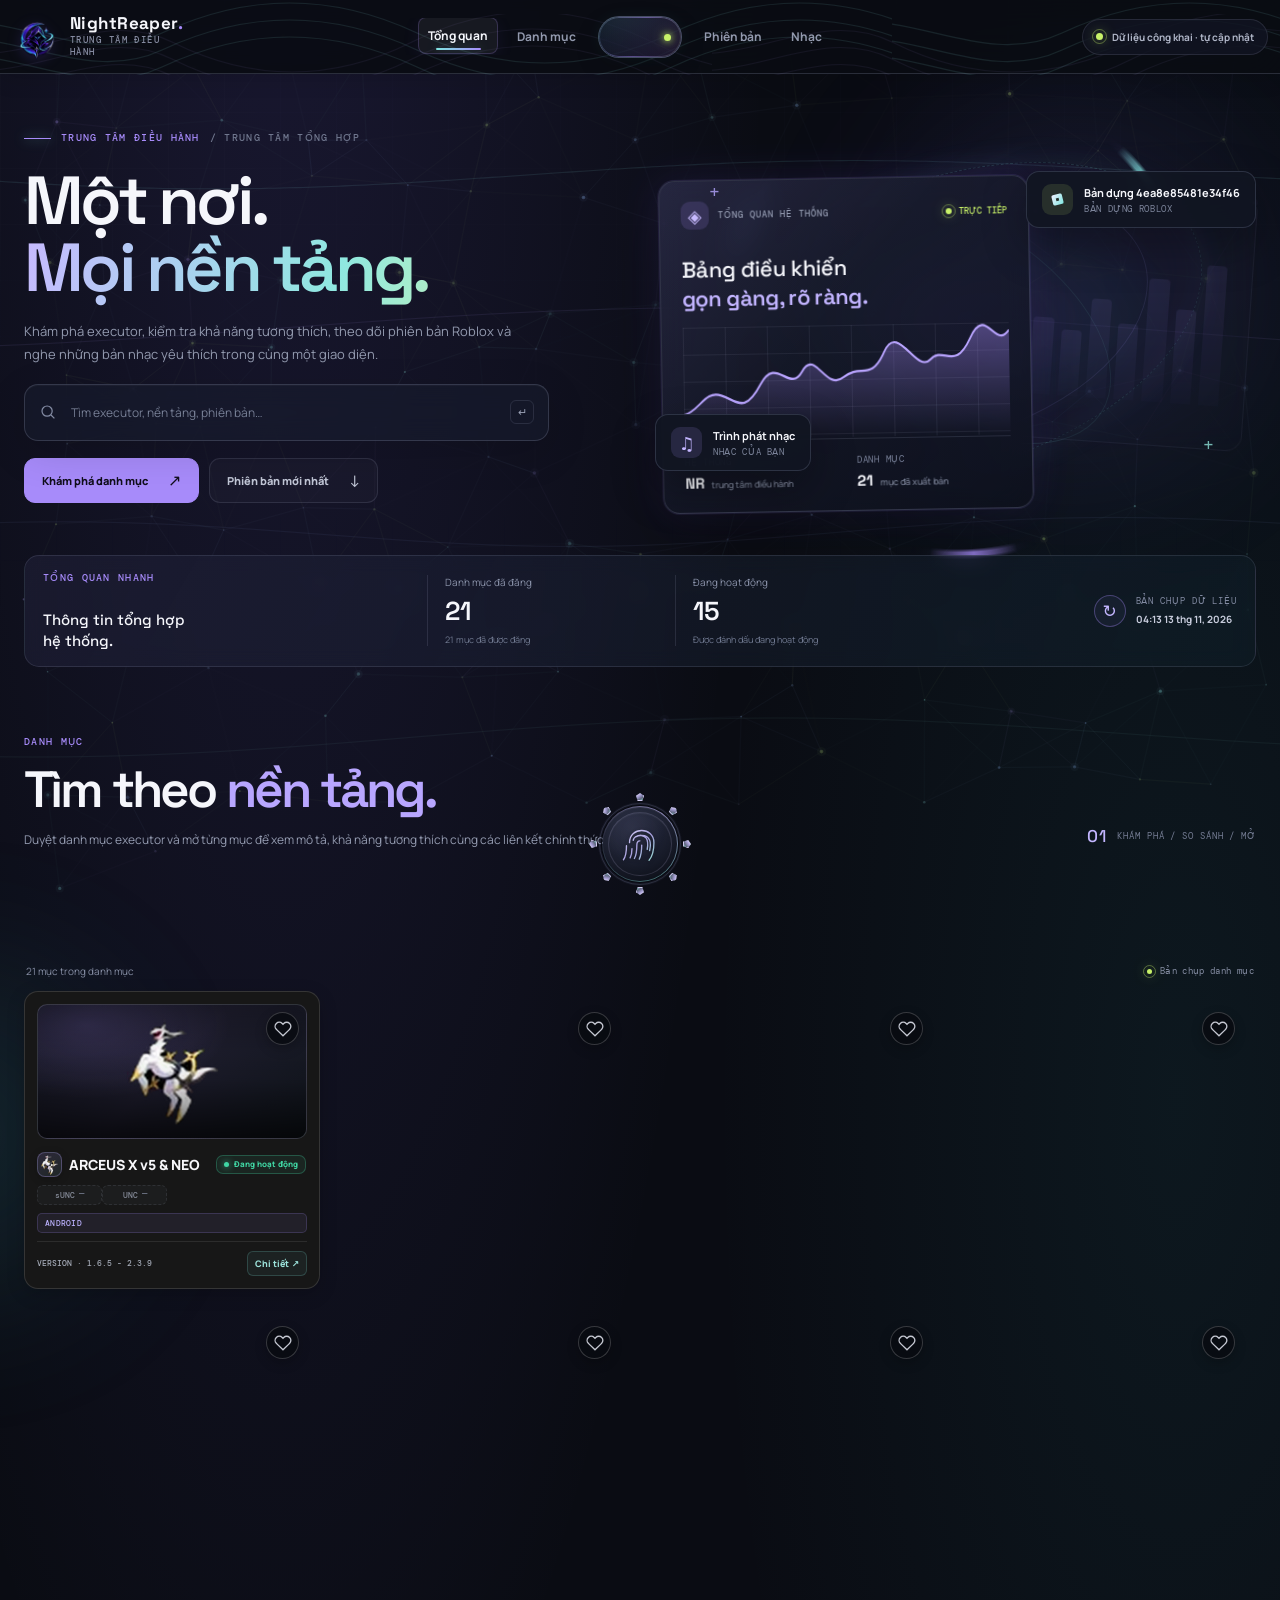
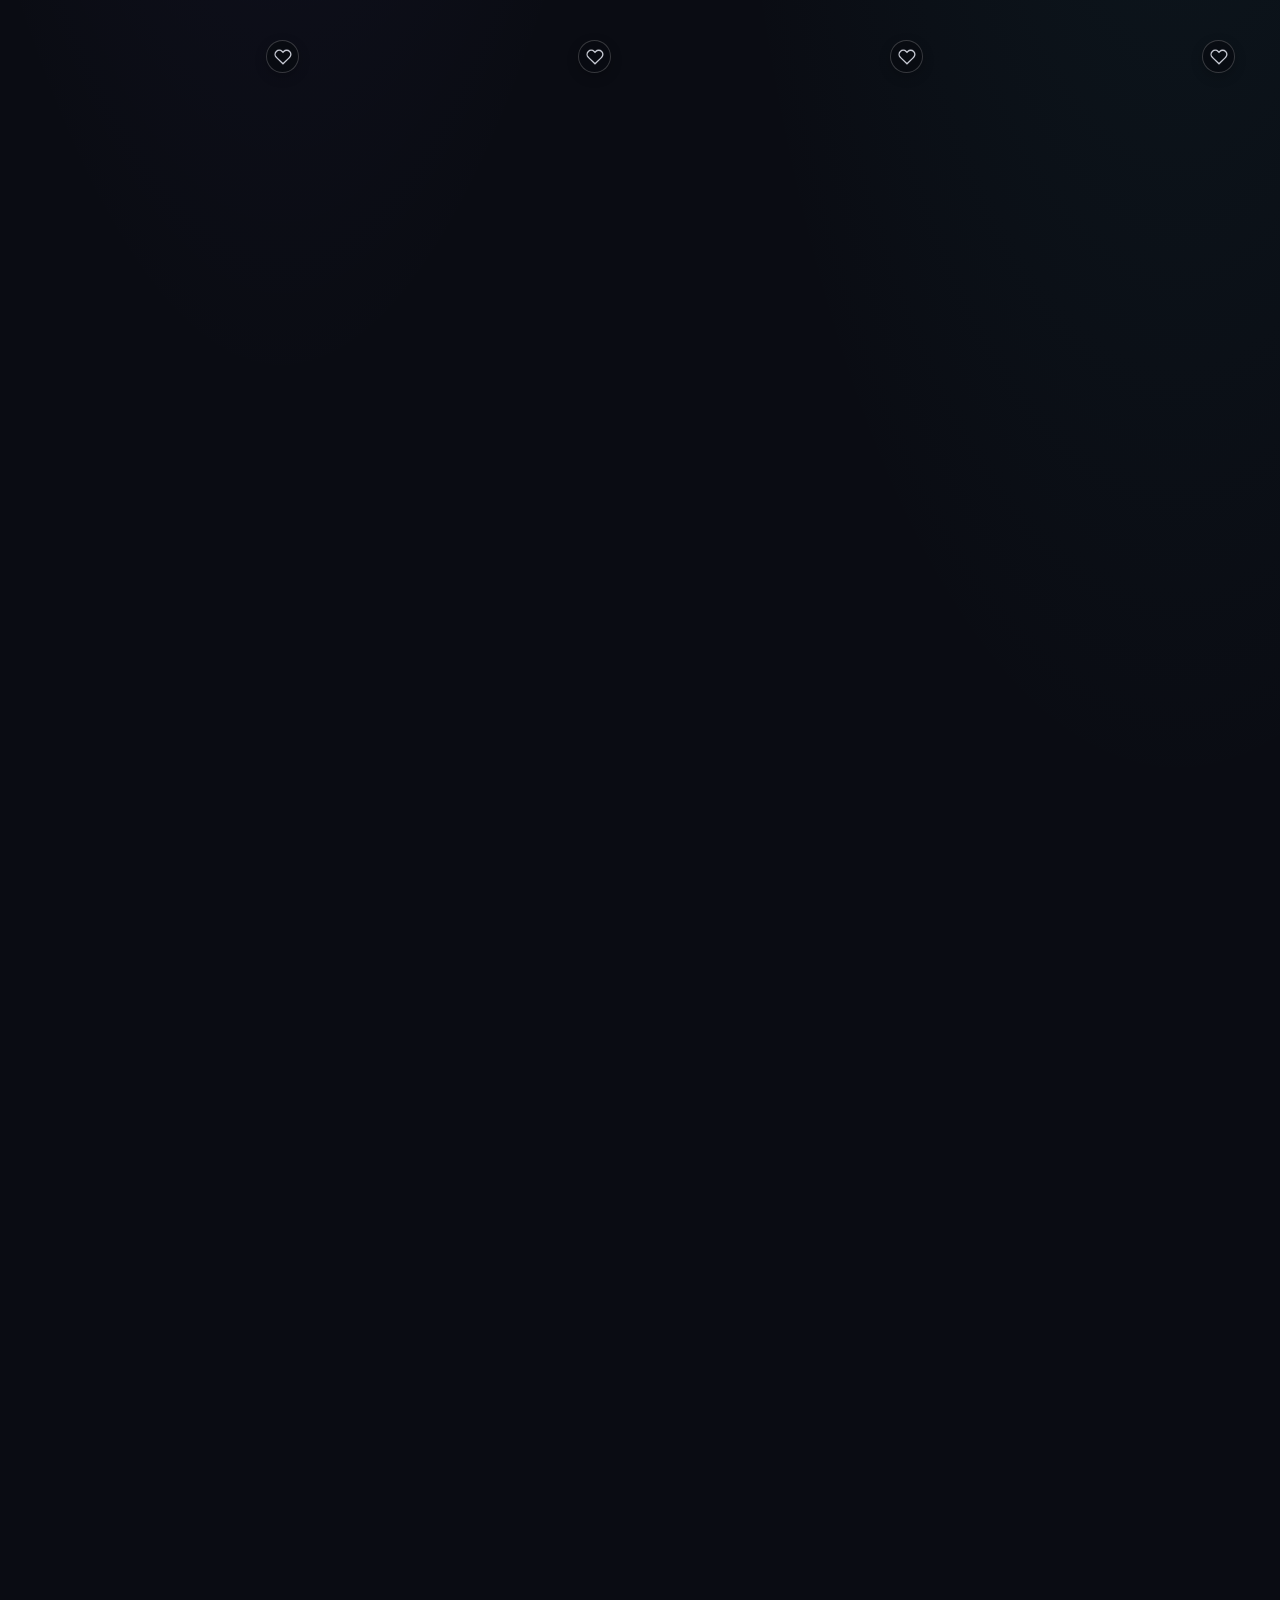
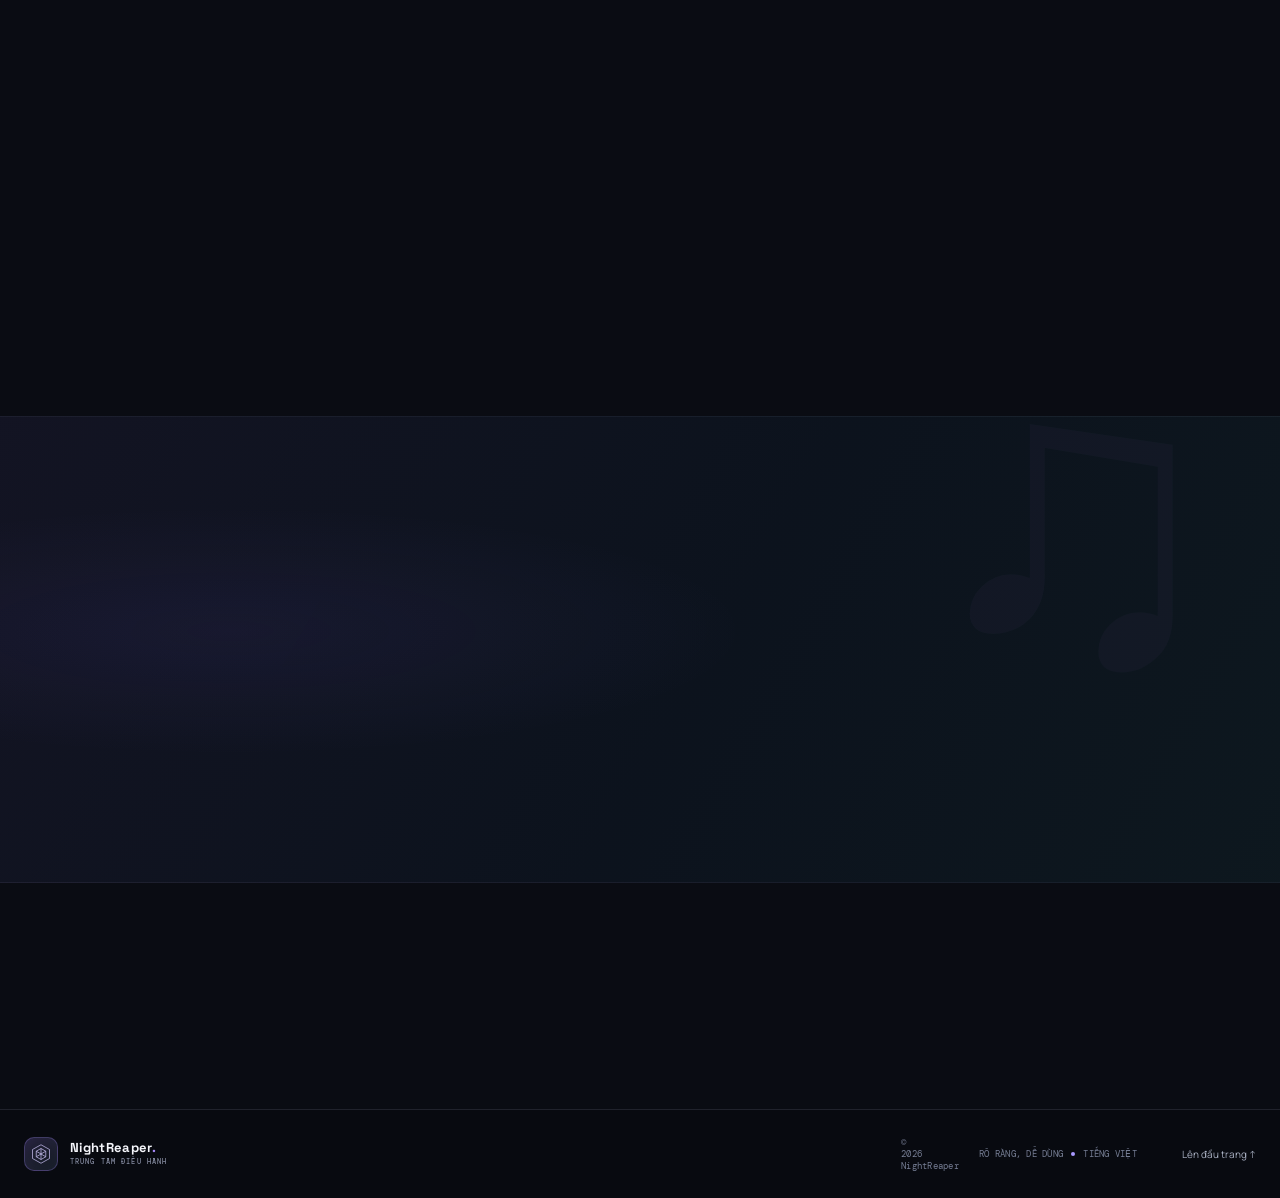
==== commit 0972181c: "Add files via upload" ====
--- a/index.html
+++ b/index.html
@@ -2,19 +2,19 @@
 <html class="executor-no-dblclick-edit" lang="vi">
 <head>
   <meta charset="utf-8">
-  <meta name="si-build" content="15.2.74">
+  <meta name="si-build" content="15.2.88">
   <meta name="viewport" content="width=device-width, initial-scale=1">
   <meta name="theme-color" content="#0a0c13">
   <meta name="description" content="NightReaper — trung tâm quản lý executor, phiên bản Roblox và âm nhạc.">
   <base href="./">
   <title>NightReaper — Trung tâm điều hành</title>
-  <link rel="icon" type="image/png" href="./assets/nightreaper-logo.png?v=15.2.74"/>
+  <link rel="icon" type="image/png" href="./assets/nightreaper-logo.png?v=15.2.88"/>
   <link rel="preconnect" href="https://fonts.googleapis.com">
   <link rel="preconnect" href="https://fonts.gstatic.com" crossorigin>
   <link href="https://fonts.googleapis.com/css2?family=DM+Mono:wght@400;500&family=Manrope:wght@400;500;600;700;800&family=Space+Grotesk:wght@500;600;700&display=swap" rel="stylesheet">
-  <link rel="stylesheet" href="site.css?v=15.2.74-r23">
-  <script src="changelog-layout.js?v=15.2.74-r23" defer></script><script src="discord-description.js?v=15.2.74-r23" defer></script><script src="app.js?v=15.2.74-r23" defer></script>
-  <link rel="stylesheet" href="music-island.css?v=15.2.74-r10">
+  <link rel="stylesheet" href="site.css?v=15.2.88-r2">
+  <script src="changelog-layout.js?v=15.2.88-r2" defer></script><script src="discord-description.js?v=15.2.88-r2" defer></script><script src="roblox-version-display.js?v=15.2.88-r2" defer></script><script src="app.js?v=15.2.88-r2" defer></script>
+  <link rel="stylesheet" href="music-island.css?v=15.2.88-r2">
 </head>
 <body>
   <div class="ambient ambient-a" aria-hidden="true"></div>
@@ -144,10 +144,9 @@
       
       <div class="stat-updated"><button class="mini-ring" id="captureCurrentTime" type="button" aria-label="Hiển thị ngày giờ hiện tại" title="Nhấn để ghi nhận ngày giờ hiện tại">↻</button><span><small id="lastUpdatedLabel">BẢN CHỤP DỮ LIỆU</small><b id="lastUpdated">Đang tải danh mục…</b></span></div>
     </section>
-
-    <section class="section-shell catalog-section" id="catalog">
+<section class="section-shell catalog-section" id="catalog">
       <div class="section-heading reveal"><div><span class="section-tag">DANH MỤC</span><h2>Tìm theo <em>nền tảng.</em></h2><p>Duyệt danh mục executor và mở từng mục để xem mô tả, khả năng tương thích cùng các liên kết chính thức.</p></div><div class="section-aside"><span class="aside-number">01</span><span>KHÁM PHÁ / SO SÁNH / MỞ</span></div></div>
-      <div class="catalog-toolbar reveal"><div class="filter-tabs" id="platformFilters" role="group" aria-label="Lọc theo nền tảng"><button class="filter-chip active" type="button" data-platform="ALL" aria-pressed="true">Tất cả nền tảng <span id="allCount">0</span></button><button class="filter-chip" type="button" data-platform="PC" aria-pressed="false"><svg class="platform-glyph" data-platform-icon="PC" viewBox="0 0 48 48" aria-hidden="true"><rect class="glyph-frame" x="5" y="5" width="38" height="28" rx="4"/><path class="glyph-fill" d="M12 11h10v8H12zM25 11h11v8H25zM12 22h10v7H12zM25 22h11v7H25z"/><path class="glyph-frame" d="M18 41h12m-6-8v8"/></svg>PC</button><button class="filter-chip" type="button" data-platform="macOS" aria-pressed="false"><svg class="platform-glyph" data-platform-icon="macOS" viewBox="0 0 48 48" aria-hidden="true"><rect class="glyph-frame" x="8" y="4" width="32" height="27" rx="3.5"/><path class="glyph-frame" d="M4 38h40l-4 5H8z"/><path class="glyph-fill" d="M24.1 15.4c-2.1-2.5-5.8-2.1-7.2.7-1.4 3.1.3 8.6 2.5 10.8 1.1 1.1 2.3.5 3.5 0 1.1-.5 2.1-.5 3.3 0 1.4.6 2.5 1 3.7-.1 2.2-2.2 3.8-7.7 2.4-10.7-1.4-2.9-5.2-3.3-7.2-.7z"/><path class="glyph-fill" d="M24.7 14.2c.1-2 1.7-3.4 3.8-3.7.1 2-1.5 3.5-3.8 3.7z"/></svg>macOS</button><button class="filter-chip" type="button" data-platform="Android" aria-pressed="false"><svg class="platform-glyph" data-platform-icon="Android" viewBox="0 0 48 48" aria-hidden="true"><path class="glyph-frame" d="m15 10-3.5-5M33 10l3.5-5"/><path class="glyph-fill" d="M10 22a14 14 0 0 1 28 0H10zm2 3h24v10a4 4 0 0 1-4 4H16a4 4 0 0 1-4-4zM7 25a2 2 0 0 1 4 0v8a2 2 0 0 1-4 0zm30 0a2 2 0 0 1 4 0v8a2 2 0 0 1-4 0zM17 38h5v6h-5zm9 0h5v6h-5z"/><path class="glyph-cut" d="M18 16h.1m11.8 0h.1"/></svg>Android</button><button class="filter-chip" type="button" data-platform="iOS" aria-pressed="false"><svg class="platform-glyph" data-platform-icon="iOS" viewBox="0 0 48 48" aria-hidden="true"><rect class="glyph-frame" x="12" y="3" width="24" height="42" rx="5"/><path class="glyph-frame" d="M21 8h6"/><path class="glyph-fill" d="M24.1 20.5c-2.2-2.7-6.2-2.2-7.6.8-1.5 3.5.4 9.3 2.8 11.7 1.2 1.1 2.4.5 3.7 0 1.2-.5 2.3-.5 3.6.1 1.3.5 2.5 1.1 3.7-.1 2.4-2.4 4.2-8.2 2.8-11.7-1.4-3-5.2-3.5-7.6-.8z"/><path class="glyph-fill" d="M24.5 19.1c.1-2.1 1.9-3.6 4-3.8.1 2.1-1.6 3.6-4 3.8z"/></svg>iOS</button></div><div class="music-search-morph catalog-search-morph" id="catalogSearchForm" role="search" aria-label="Tìm trong danh mục"><button type="button" class="music-search-toggle catalog-search-toggle" id="catalogSearchToggle" aria-label="Mở tìm kiếm danh mục" aria-expanded="false" title="Tìm trong danh mục"><svg viewBox="0 0 24 24" aria-hidden="true" focusable="false"><circle cx="10.8" cy="10.8" r="6.6"></circle><path d="m16 16 4.4 4.4"></path></svg></button><input id="catalogSearch" type="search" placeholder="Lọc danh mục…" autocomplete="off" aria-label="Lọc danh mục" tabindex="-1"></div></div>
+      <div class="catalog-toolbar reveal"><div class="filter-tabs" id="platformFilters" role="group" aria-label="Lọc theo nền tảng"><button class="filter-chip active" type="button" data-platform="ALL" aria-pressed="true">Tất cả nền tảng <span id="allCount">0</span></button><button class="filter-chip" type="button" data-platform="PC" aria-pressed="false"><img class="platform-glyph platform-glyph-image" data-platform-icon="PC" src="https://cdn.discordapp.com/emojis/1572256316884385982.gif?size=64&amp;quality=lossless" alt="" loading="lazy" decoding="async">PC</button><button class="filter-chip" type="button" data-platform="macOS" aria-pressed="false"><img class="platform-glyph platform-glyph-image" data-platform-icon="macOS" src="https://cdn.discordapp.com/emojis/1572627782998171850.gif?size=64&amp;quality=lossless" alt="" loading="lazy" decoding="async">macOS</button><button class="filter-chip" type="button" data-platform="Android" aria-pressed="false"><img class="platform-glyph platform-glyph-image" data-platform-icon="Android" src="https://cdn.discordapp.com/emojis/1572256296458133534.gif?size=64&amp;quality=lossless" alt="" loading="lazy" decoding="async">Android</button><button class="filter-chip" type="button" data-platform="iOS" aria-pressed="false"><img class="platform-glyph platform-glyph-image" data-platform-icon="iOS" src="https://cdn.discordapp.com/emojis/1572256306801148074.gif?size=64&amp;quality=lossless" alt="" loading="lazy" decoding="async">iOS</button></div><div class="music-search-morph catalog-search-morph" id="catalogSearchForm" role="search" aria-label="Tìm trong danh mục"><button type="button" class="music-search-toggle catalog-search-toggle" id="catalogSearchToggle" aria-label="Mở tìm kiếm danh mục" aria-expanded="false" title="Tìm trong danh mục"><svg viewBox="0 0 24 24" aria-hidden="true" focusable="false"><circle cx="10.8" cy="10.8" r="6.6"></circle><path d="m16 16 4.4 4.4"></path></svg></button><input id="catalogSearch" type="search" placeholder="Lọc danh mục…" autocomplete="off" aria-label="Lọc danh mục" tabindex="-1"></div></div>
       <div class="catalog-summary"><span id="catalogResultLabel">Đang tải danh sách…</span><span class="catalog-summary-right"><i class="signal-dot" aria-hidden="true"></i> Bản chụp danh mục</span></div>
       <div id="executorGrid" class="executor-grid" aria-live="polite"><div class="loading-card"><span class="loader-ring"></span><span>Đang tải danh mục…</span></div></div>
     </section>
@@ -168,7 +167,7 @@
   <dialog id="detailDialog" class="detail-dialog" aria-labelledby="detailTitle"><form method="dialog" class="dialog-close-form"><button class="dialog-close" aria-label="Đóng chi tiết">×</button></form><div id="detailContent"></div></dialog>
   <div class="toast" id="toast" role="status" aria-live="polite"></div>
   
-  <script src="music-player.js?v=15.2.74-r10" defer></script>
-  <script src="ambient-motion.js?v=15.2.74" defer></script>
+  <script src="music-player.js?v=15.2.88-r2" defer></script>
+  <script src="ambient-motion.js?v=15.2.88" defer></script>
 </body>
 </html>
--- a/site.css
+++ b/site.css
@@ -1174,7 +1174,7 @@
 
 
 
-/* v15.2.74 — hold for exactly 2 seconds; one complete, linear 360° fingerprint sweep. */
+/* v15.2.75 — hold for exactly 2 seconds; one complete, linear 360° fingerprint sweep. */
 @keyframes fingerprintHoldTwoSeconds {
   from { --fingerprint-progress: 0deg; }
   to { --fingerprint-progress: 360deg; }
@@ -1195,7 +1195,7 @@
 }
 
 
-/* v15.2.74 — mirror the executor wing: horizontal music cards flow outward to the right. */
+/* v15.2.75 — mirror the executor wing: horizontal music cards flow outward to the right. */
 .fingerprint-wing-right #fingerprintFavoriteMusic{
   display:flex;flex-direction:row-reverse;flex-wrap:nowrap;justify-content:flex-start;align-items:center;
   gap:6px;min-width:0;min-height:0;padding:1px 2px 5px;
@@ -1214,3 +1214,7 @@
 @media(max-width:640px){
   .fingerprint-wing-right #fingerprintFavoriteMusic>.fingerprint-wing-music-favorite{flex-basis:112px;width:112px;height:39px}
 }
+
+
+/* v15.2.85 — use the supplied animated Discord platform emoji across the public website. */
+.platform-glyph-image{object-fit:contain;overflow:hidden;vertical-align:middle}
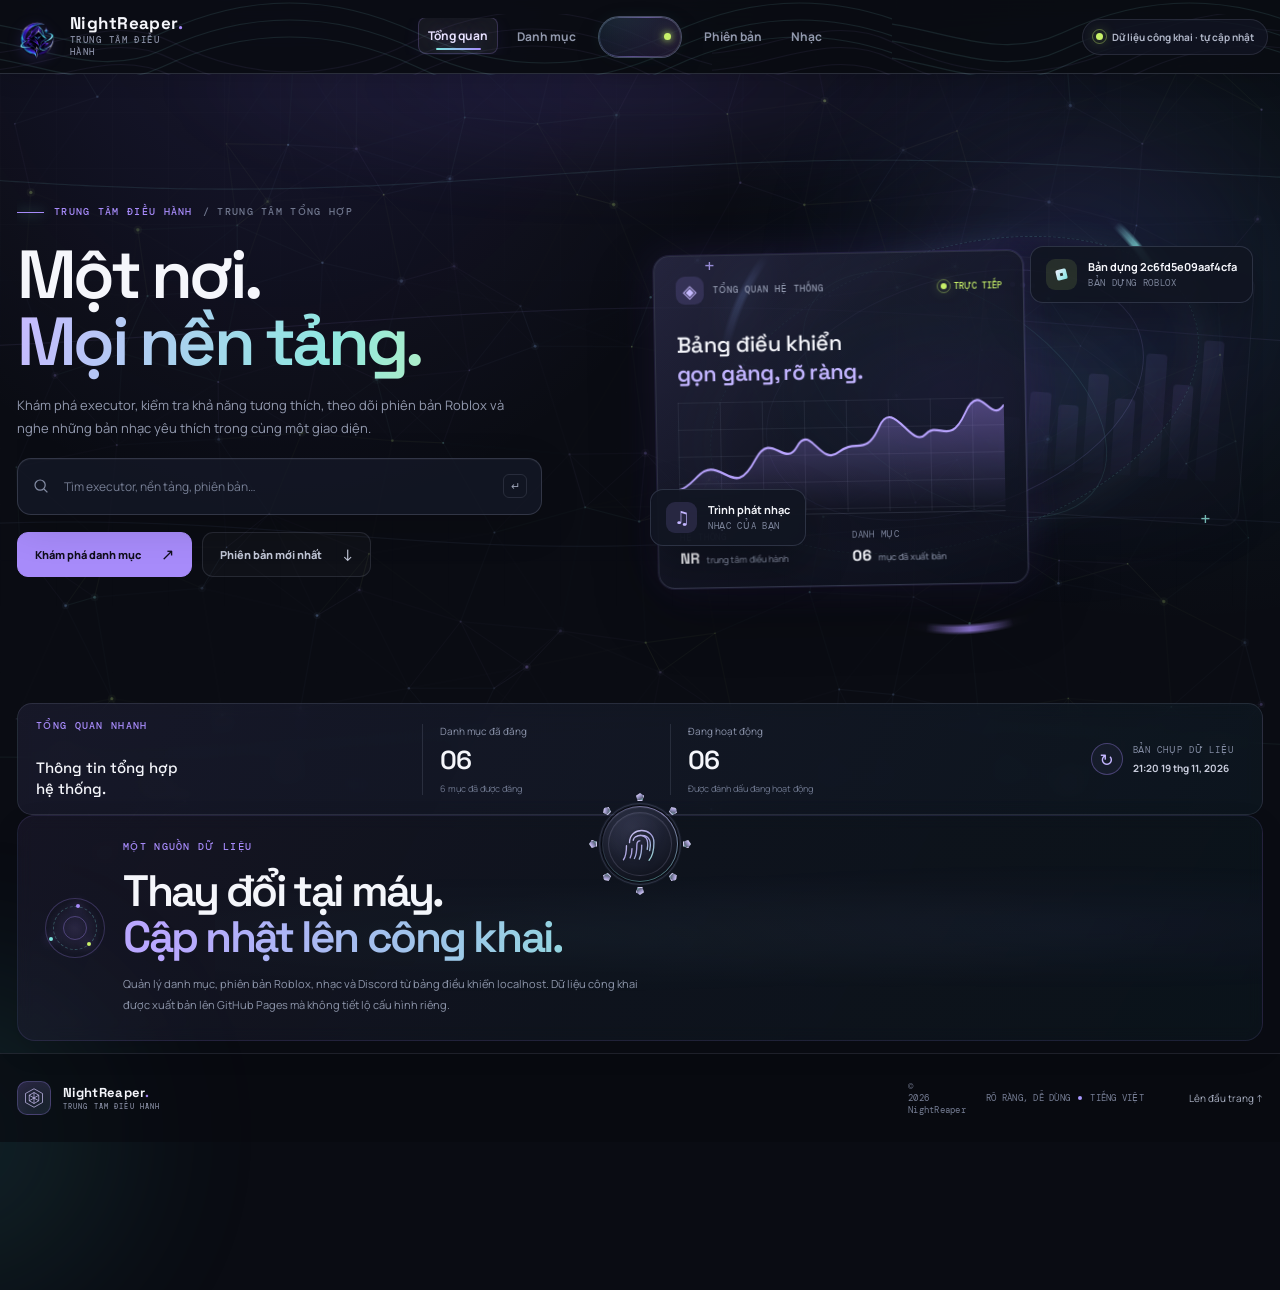
==== commit 962cfdc2: "NightReaper v15.2.89: đồng bộ website + dữ liệu" ====
--- a/index.html
+++ b/index.html
@@ -2,19 +2,19 @@
 <html class="executor-no-dblclick-edit" lang="vi">
 <head>
   <meta charset="utf-8">
-  <meta name="si-build" content="15.2.88">
+  <meta name="si-build" content="15.2.89">
   <meta name="viewport" content="width=device-width, initial-scale=1">
   <meta name="theme-color" content="#0a0c13">
   <meta name="description" content="NightReaper — trung tâm quản lý executor, phiên bản Roblox và âm nhạc.">
   <base href="./">
   <title>NightReaper — Trung tâm điều hành</title>
-  <link rel="icon" type="image/png" href="./assets/nightreaper-logo.png?v=15.2.88"/>
+  <link rel="icon" type="image/png" href="./assets/nightreaper-logo.png?v=15.2.89"/>
   <link rel="preconnect" href="https://fonts.googleapis.com">
   <link rel="preconnect" href="https://fonts.gstatic.com" crossorigin>
   <link href="https://fonts.googleapis.com/css2?family=DM+Mono:wght@400;500&family=Manrope:wght@400;500;600;700;800&family=Space+Grotesk:wght@500;600;700&display=swap" rel="stylesheet">
-  <link rel="stylesheet" href="site.css?v=15.2.88-r2">
-  <script src="changelog-layout.js?v=15.2.88-r2" defer></script><script src="discord-description.js?v=15.2.88-r2" defer></script><script src="roblox-version-display.js?v=15.2.88-r2" defer></script><script src="app.js?v=15.2.88-r2" defer></script>
-  <link rel="stylesheet" href="music-island.css?v=15.2.88-r2">
+  <link rel="stylesheet" href="site.css?v=15.2.89-r2">
+  <script src="changelog-layout.js?v=15.2.89-r2" defer></script><script src="discord-description.js?v=15.2.89-r2" defer></script><script src="roblox-version-display.js?v=15.2.89-r2" defer></script><script src="portal-navigation.js?v=15.2.89" defer></script><script src="app.js?v=15.2.89" defer></script>
+  <link rel="stylesheet" href="music-island.css?v=15.2.89-r2">
 </head>
 <body>
   <div class="ambient ambient-a" aria-hidden="true"></div>
@@ -167,7 +167,7 @@
   <dialog id="detailDialog" class="detail-dialog" aria-labelledby="detailTitle"><form method="dialog" class="dialog-close-form"><button class="dialog-close" aria-label="Đóng chi tiết">×</button></form><div id="detailContent"></div></dialog>
   <div class="toast" id="toast" role="status" aria-live="polite"></div>
   
-  <script src="music-player.js?v=15.2.88-r2" defer></script>
-  <script src="ambient-motion.js?v=15.2.88" defer></script>
+  <script src="music-player.js?v=15.2.89-r2" defer></script>
+  <script src="ambient-motion.js?v=15.2.89" defer></script>
 </body>
 </html>
--- a/site.css
+++ b/site.css
@@ -1218,3 +1218,6 @@
 
 /* v15.2.85 — use the supplied animated Discord platform emoji across the public website. */
 .platform-glyph-image{object-fit:contain;overflow:hidden;vertical-align:middle}
+
+/* v15.2.89 — Galaxy Core page transitions (no long document-scroll navigation). */
+body.nr-portal-mode{min-height:100svh}body.nr-portal-mode main{min-height:calc(100svh - 150px);position:relative;isolation:isolate}body.nr-portal-mode main>.hero[hidden],body.nr-portal-mode main>.stats-strip[hidden],body.nr-portal-mode main>.closing-section[hidden],body.nr-portal-mode main>section[hidden]{display:none!important}body.nr-portal-mode main>.hero.nr-portal-active,body.nr-portal-mode main>.stats-strip.nr-portal-active,body.nr-portal-mode main>section.nr-portal-active{animation:nrPortalEnter .72s cubic-bezier(.18,.78,.2,1) both}body.nr-portal-mode main>section.nr-portal-active{max-height:calc(100svh - 112px);overflow:auto;overscroll-behavior:contain;scrollbar-gutter:stable}body.nr-portal-mode main>.hero.nr-portal-active{min-height:calc(76svh - 55px)}body.nr-portal-mode .site-header{position:sticky;top:0}body.nr-portal-mode .site-footer{margin-top:12px}body.nr-portal-mode .section-shell{width:min(1280px,calc(100% - 34px))}body.nr-portal-mode main>.hero:before{content:"";position:absolute;pointer-events:none;inset:-18% 10% auto;height:250px;background:radial-gradient(ellipse,rgba(139,112,255,.12),transparent 68%);filter:blur(22px);z-index:-1}@keyframes nrPortalEnter{0%{opacity:0;transform:translateY(14px) scale(.988);filter:blur(5px)}65%{opacity:1;filter:blur(0)}100%{opacity:1;transform:translateY(0) scale(1)}}body.nr-portal-mode [data-main-nav].active{color:#e8e1ff;text-shadow:0 0 18px rgba(167,139,250,.38)}body.nr-portal-mode .nav-link.active:after{transform:scaleX(1)}@media(max-width:760px){body.nr-portal-mode main{min-height:calc(100svh - 120px)}body.nr-portal-mode main>section.nr-portal-active{max-height:calc(100svh - 105px)}body.nr-portal-mode main>.hero.nr-portal-active{min-height:calc(72svh - 55px)}}@media(prefers-reduced-motion:reduce){body.nr-portal-mode main>.hero.nr-portal-active,body.nr-portal-mode main>section.nr-portal-active{animation:none}}
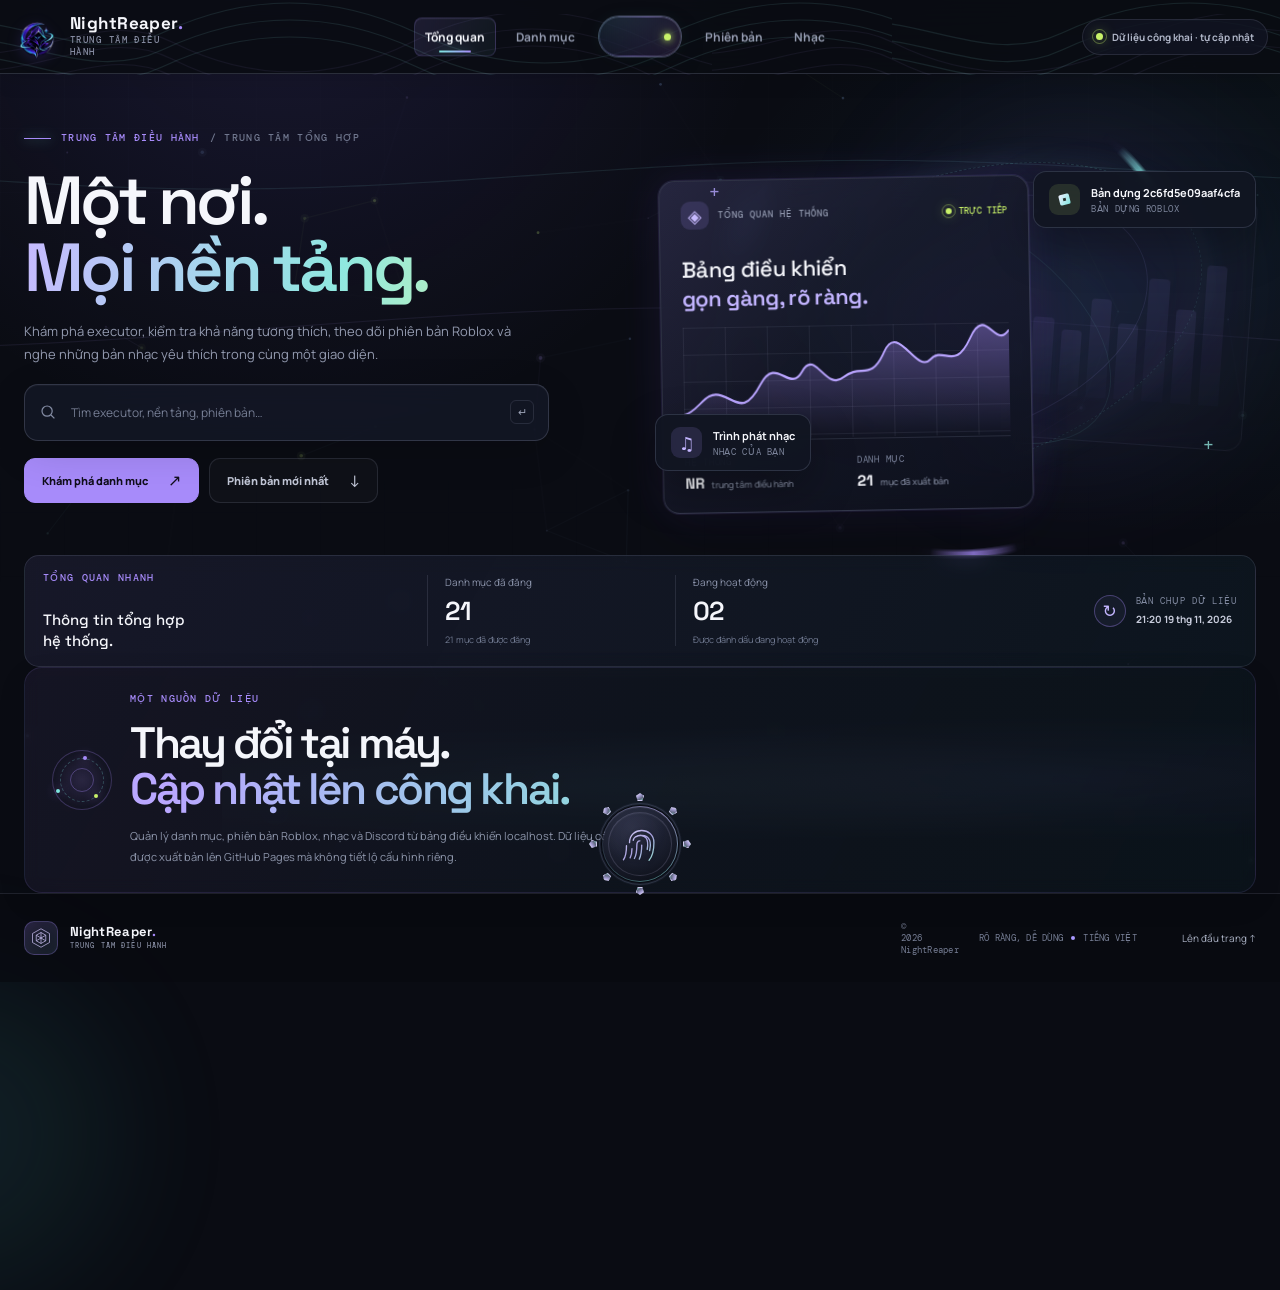
==== commit e50f7e8e: "NightReaper v15.2.91: đồng bộ website + dữ liệu" ====
--- a/index.html
+++ b/index.html
@@ -2,19 +2,19 @@
 <html class="executor-no-dblclick-edit" lang="vi">
 <head>
   <meta charset="utf-8">
-  <meta name="si-build" content="15.2.89">
+  <meta name="si-build" content="15.2.91">
   <meta name="viewport" content="width=device-width, initial-scale=1">
   <meta name="theme-color" content="#0a0c13">
   <meta name="description" content="NightReaper — trung tâm quản lý executor, phiên bản Roblox và âm nhạc.">
   <base href="./">
   <title>NightReaper — Trung tâm điều hành</title>
-  <link rel="icon" type="image/png" href="./assets/nightreaper-logo.png?v=15.2.89"/>
+  <link rel="icon" type="image/png" href="./assets/nightreaper-logo.png?v=15.2.91"/>
   <link rel="preconnect" href="https://fonts.googleapis.com">
   <link rel="preconnect" href="https://fonts.gstatic.com" crossorigin>
-  <link href="https://fonts.googleapis.com/css2?family=DM+Mono:wght@400;500&family=Manrope:wght@400;500;600;700;800&family=Space+Grotesk:wght@500;600;700&display=swap" rel="stylesheet">
-  <link rel="stylesheet" href="site.css?v=15.2.89-r2">
-  <script src="changelog-layout.js?v=15.2.89-r2" defer></script><script src="discord-description.js?v=15.2.89-r2" defer></script><script src="roblox-version-display.js?v=15.2.89-r2" defer></script><script src="portal-navigation.js?v=15.2.89" defer></script><script src="app.js?v=15.2.89" defer></script>
-  <link rel="stylesheet" href="music-island.css?v=15.2.89-r2">
+  <link href="https://fonts.googleapis.com/css2?family=DM+Mono:wght@400;500&family=Manrope:wght@400;500;600;700;800&family=Space+Grotesk:wght@500;600;700&display=swap" rel="stylesheet" media="print" onload="this.media='all'"><noscript><link href="https://fonts.googleapis.com/css2?family=DM+Mono:wght@400;500&family=Manrope:wght@400;500;600;700;800&family=Space+Grotesk:wght@500;600;700&display=swap" rel="stylesheet"></noscript>
+  <link rel="stylesheet" href="site.css?v=15.2.91-r3">
+  <script src="changelog-layout.js?v=15.2.91-r2" defer></script><script src="discord-description.js?v=15.2.91-r2" defer></script><script src="roblox-version-display.js?v=15.2.91-r2" defer></script><script src="app.js?v=15.2.91-r3" defer></script>
+  <link rel="stylesheet" href="music-island.css?v=15.2.91-r3">
 </head>
 <body>
   <div class="ambient ambient-a" aria-hidden="true"></div>
@@ -108,7 +108,7 @@
     </section>
   </div>
 
-  <main id="home">
+  <main id="home" class="site-view-panel" data-site-panel="home" aria-label="Tổng quan">
     <section class="hero section-shell">
       <div class="hero-copy reveal">
         <div class="eyebrow"><span class="eyebrow-line"></span> TRUNG TÂM ĐIỀU HÀNH <span class="eyebrow-vn">/ TRUNG TÂM TỔNG HỢP</span></div>
@@ -144,22 +144,22 @@
       
       <div class="stat-updated"><button class="mini-ring" id="captureCurrentTime" type="button" aria-label="Hiển thị ngày giờ hiện tại" title="Nhấn để ghi nhận ngày giờ hiện tại">↻</button><span><small id="lastUpdatedLabel">BẢN CHỤP DỮ LIỆU</small><b id="lastUpdated">Đang tải danh mục…</b></span></div>
     </section>
-<section class="section-shell catalog-section" id="catalog">
+<section class="section-shell catalog-section site-view-panel" id="catalog" data-site-panel="catalog" aria-label="Danh mục" hidden>
       <div class="section-heading reveal"><div><span class="section-tag">DANH MỤC</span><h2>Tìm theo <em>nền tảng.</em></h2><p>Duyệt danh mục executor và mở từng mục để xem mô tả, khả năng tương thích cùng các liên kết chính thức.</p></div><div class="section-aside"><span class="aside-number">01</span><span>KHÁM PHÁ / SO SÁNH / MỞ</span></div></div>
       <div class="catalog-toolbar reveal"><div class="filter-tabs" id="platformFilters" role="group" aria-label="Lọc theo nền tảng"><button class="filter-chip active" type="button" data-platform="ALL" aria-pressed="true">Tất cả nền tảng <span id="allCount">0</span></button><button class="filter-chip" type="button" data-platform="PC" aria-pressed="false"><img class="platform-glyph platform-glyph-image" data-platform-icon="PC" src="https://cdn.discordapp.com/emojis/1572256316884385982.gif?size=64&amp;quality=lossless" alt="" loading="lazy" decoding="async">PC</button><button class="filter-chip" type="button" data-platform="macOS" aria-pressed="false"><img class="platform-glyph platform-glyph-image" data-platform-icon="macOS" src="https://cdn.discordapp.com/emojis/1572627782998171850.gif?size=64&amp;quality=lossless" alt="" loading="lazy" decoding="async">macOS</button><button class="filter-chip" type="button" data-platform="Android" aria-pressed="false"><img class="platform-glyph platform-glyph-image" data-platform-icon="Android" src="https://cdn.discordapp.com/emojis/1572256296458133534.gif?size=64&amp;quality=lossless" alt="" loading="lazy" decoding="async">Android</button><button class="filter-chip" type="button" data-platform="iOS" aria-pressed="false"><img class="platform-glyph platform-glyph-image" data-platform-icon="iOS" src="https://cdn.discordapp.com/emojis/1572256306801148074.gif?size=64&amp;quality=lossless" alt="" loading="lazy" decoding="async">iOS</button></div><div class="music-search-morph catalog-search-morph" id="catalogSearchForm" role="search" aria-label="Tìm trong danh mục"><button type="button" class="music-search-toggle catalog-search-toggle" id="catalogSearchToggle" aria-label="Mở tìm kiếm danh mục" aria-expanded="false" title="Tìm trong danh mục"><svg viewBox="0 0 24 24" aria-hidden="true" focusable="false"><circle cx="10.8" cy="10.8" r="6.6"></circle><path d="m16 16 4.4 4.4"></path></svg></button><input id="catalogSearch" type="search" placeholder="Lọc danh mục…" autocomplete="off" aria-label="Lọc danh mục" tabindex="-1"></div></div>
       <div class="catalog-summary"><span id="catalogResultLabel">Đang tải danh sách…</span><span class="catalog-summary-right"><i class="signal-dot" aria-hidden="true"></i> Bản chụp danh mục</span></div>
       <div id="executorGrid" class="executor-grid" aria-live="polite"><div class="loading-card"><span class="loader-ring"></span><span>Đang tải danh mục…</span></div></div>
     </section>
 
-    <section class="versions-section section-shell" id="versions"><div class="section-heading reveal"><div><span class="section-tag">THÔNG TIN PHIÊN BẢN</span><h2>Phiên bản <em>Roblox.</em></h2><p>Thông tin phiên bản được cập nhật từ bảng điều khiển localhost khi nguồn dữ liệu khả dụng. Liên kết tải dẫn đến trang chính thức hoặc nhà cung cấp được ghi rõ.</p></div><div class="section-aside"><span class="aside-number">03</span><span>BẢN CHỤP PHIÊN BẢN</span></div></div>
+    <section class="versions-section section-shell site-view-panel" id="versions" data-site-panel="versions" aria-label="Phiên bản" hidden><div class="section-heading reveal"><div><span class="section-tag">THÔNG TIN PHIÊN BẢN</span><h2>Phiên bản <em>Roblox.</em></h2><p>Thông tin phiên bản được cập nhật từ bảng điều khiển localhost khi nguồn dữ liệu khả dụng. Liên kết tải dẫn đến trang chính thức hoặc nhà cung cấp được ghi rõ.</p></div><div class="section-aside"><span class="aside-number">03</span><span>BẢN CHỤP PHIÊN BẢN</span></div></div>
       <div class="version-layout reveal"><div class="version-primary"><div class="version-topline"><span class="version-logo version-logo-roblox"><svg class="roblox-mark" viewBox="0 0 48 48" role="img" aria-label="Roblox" focusable="false"><defs><linearGradient id="rbxMark1" x1="0" y1="0" x2="1" y2="1"><stop offset="0" stop-color="#f1efff"/><stop offset="1" stop-color="#7fe6e0"/></linearGradient></defs><g transform="rotate(-14 24 24)"><path fill="url(#rbxMark1)" fill-rule="evenodd" d="M14 9h20a5 5 0 0 1 5 5v20a5 5 0 0 1-5 5H14a5 5 0 0 1-5-5V14a5 5 0 0 1 5-5zM20 20v8h8v-8z"/></g></svg></span><span><small>ỨNG DỤNG ROBLOX</small><b>Thông tin bản dựng hiện tại</b></span><span id="versionSourceBadge" class="version-badge">Bản chụp</span></div><div class="version-main" id="versionMain"><span class="loader-ring"></span><span>Đang kiểm tra phiên bản…</span></div><div class="version-foot"><span id="versionLastUpdated">Nguồn chưa cung cấp thời gian cập nhật</span><a href="https://whatexpsare.online/" target="_blank" rel="noopener noreferrer">Nguồn phiên bản ↗</a></div></div>
         <div class="download-panel"><span class="section-tag">LIÊN KẾT NHANH</span><h3>Chọn thiết bị của bạn.</h3><p>Mở trang tải xuống hoặc cửa hàng ứng dụng tương ứng với từng nền tảng.</p><div id="downloadLinks" class="download-links"><span class="loading-text">Đang chuẩn bị liên kết…</span></div><div class="download-disclaimer">Hãy kiểm tra đích đến và yêu cầu hệ thống trước khi tải xuống hoặc cài đặt phần mềm.</div></div></div>
     </section>
 
-    <section class="music-section" id="music"><div class="section-shell music-inner"><div class="music-copy reveal"><span class="section-tag">KHÔNG GIAN ÂM NHẠC</span><h2>Giữ nhịp điệu.<br><em>Tạm quên ồn ào.</em></h2><p>Các tệp MP3 được quản lý trong bảng quản trị localhost sẽ xuất hiện tại đây. Chọn bài để phát — nhạc không tự động phát khi mở trang.</p><div class="music-meta"><span class="music-disc"><i></i></span><span><b id="musicCount">0 bài hát trong thư viện</b><small>QUẢN LÝ TỪ BẢNG QUẢN TRỊ LOCALHOST</small></span></div></div><div class="music-list-wrap reveal"><div class="music-list-heading"><span >BÀI HÁT</span><span>THỂ LOẠI</span><span>PHÁT</span></div><div id="musicSectionTrackList" class="music-track-list"><div class="loading-text">Đang tải thư viện nhạc…</div></div><div id="musicEmpty" class="music-empty" hidden>Chưa có bài hát nào được xuất bản.</div>
+    <section class="music-section site-view-panel" id="music" data-site-panel="music" aria-label="Nhạc" hidden><div class="section-shell music-inner"><div class="music-copy reveal"><span class="section-tag">KHÔNG GIAN ÂM NHẠC</span><h2>Giữ nhịp điệu.<br><em>Tạm quên ồn ào.</em></h2><p>Các tệp MP3 được quản lý trong bảng quản trị localhost sẽ xuất hiện tại đây. Chọn bài để phát — nhạc không tự động phát khi mở trang.</p><div class="music-meta"><span class="music-disc"><i></i></span><span><b id="musicCount">0 bài hát trong thư viện</b><small>QUẢN LÝ TỪ BẢNG QUẢN TRỊ LOCALHOST</small></span></div></div><div class="music-list-wrap reveal"><div class="music-list-heading"><span >BÀI HÁT</span><span>THỂ LOẠI</span><span>PHÁT</span></div><div id="musicSectionTrackList" class="music-track-list"><div class="loading-text">Đang tải thư viện nhạc…</div></div><div id="musicEmpty" class="music-empty" hidden>Chưa có bài hát nào được xuất bản.</div>
       </div></div></section>
 
-    <section class="closing-section section-shell reveal"><a id="closingBrowseLink" href="#catalog" hidden aria-hidden="true"></a><div class="closing-orbit" aria-hidden="true"><span></span><span></span><span></span></div><div><span class="section-tag">MỘT NGUỒN DỮ LIỆU</span><h2>Thay đổi tại máy.<br><em>Cập nhật lên công khai.</em></h2><p>Quản lý danh mục, phiên bản Roblox, nhạc và Discord từ bảng điều khiển localhost. Dữ liệu công khai được xuất bản lên GitHub Pages mà không tiết lộ cấu hình riêng.</p></div><a class="button button-primary" id="closingAdminLink" href="/admin" hidden>Mở bảng quản trị localhost <span>↗</span></a></section>
+    <section class="closing-section section-shell reveal" data-site-home-only hidden><a id="closingBrowseLink" href="#catalog" hidden aria-hidden="true"></a><div class="closing-orbit" aria-hidden="true"><span></span><span></span><span></span></div><div><span class="section-tag">MỘT NGUỒN DỮ LIỆU</span><h2>Thay đổi tại máy.<br><em>Cập nhật lên công khai.</em></h2><p>Quản lý danh mục, phiên bản Roblox, nhạc và Discord từ bảng điều khiển localhost. Dữ liệu công khai được xuất bản lên GitHub Pages mà không tiết lộ cấu hình riêng.</p></div><a class="button button-primary" id="closingAdminLink" href="/admin" hidden>Mở bảng quản trị localhost <span>↗</span></a></section>
   </main>
 
   <footer class="site-footer"><div class="section-shell footer-inner"><a class="brand brand-footer" href="#home"><span class="brand-mark" aria-hidden="true"><svg viewBox="0 0 44 44"><path d="M22 3.5 39 13v18L22 40.5 5 31V13L22 3.5Z"/><path d="m22 11 9.5 5.4v11.2L22 33l-9.5-5.4V16.4L22 11Z"/><path d="M22 11v22M12.5 16.4 22 22l9.5-5.6M12.5 27.6 22 22l9.5 5.6"/></svg></span><span class="brand-copy"><strong>NightReaper<span>.</span></strong><small>TRUNG TÂM ĐIỀU HÀNH</small></span></a><div class="footer-note"><span>© <span id="copyrightYear">2026</span> NightReaper</span><span>RÕ RÀNG, DỄ DÙNG <i class="footer-point"></i> TIẾNG VIỆT</span></div><a class="footer-top" href="#home">Lên đầu trang ↑</a></div></footer>
@@ -167,7 +167,7 @@
   <dialog id="detailDialog" class="detail-dialog" aria-labelledby="detailTitle"><form method="dialog" class="dialog-close-form"><button class="dialog-close" aria-label="Đóng chi tiết">×</button></form><div id="detailContent"></div></dialog>
   <div class="toast" id="toast" role="status" aria-live="polite"></div>
   
-  <script src="music-player.js?v=15.2.89-r2" defer></script>
-  <script src="ambient-motion.js?v=15.2.89" defer></script>
+  <script src="music-player.js?v=15.2.91-r2" defer></script>
+  <script src="ambient-motion.js?v=15.2.91" defer></script>
 </body>
 </html>
--- a/site.css
+++ b/site.css
@@ -1218,6 +1218,3 @@
 
 /* v15.2.85 — use the supplied animated Discord platform emoji across the public website. */
 .platform-glyph-image{object-fit:contain;overflow:hidden;vertical-align:middle}
-
-/* v15.2.89 — Galaxy Core page transitions (no long document-scroll navigation). */
-body.nr-portal-mode{min-height:100svh}body.nr-portal-mode main{min-height:calc(100svh - 150px);position:relative;isolation:isolate}body.nr-portal-mode main>.hero[hidden],body.nr-portal-mode main>.stats-strip[hidden],body.nr-portal-mode main>.closing-section[hidden],body.nr-portal-mode main>section[hidden]{display:none!important}body.nr-portal-mode main>.hero.nr-portal-active,body.nr-portal-mode main>.stats-strip.nr-portal-active,body.nr-portal-mode main>section.nr-portal-active{animation:nrPortalEnter .72s cubic-bezier(.18,.78,.2,1) both}body.nr-portal-mode main>section.nr-portal-active{max-height:calc(100svh - 112px);overflow:auto;overscroll-behavior:contain;scrollbar-gutter:stable}body.nr-portal-mode main>.hero.nr-portal-active{min-height:calc(76svh - 55px)}body.nr-portal-mode .site-header{position:sticky;top:0}body.nr-portal-mode .site-footer{margin-top:12px}body.nr-portal-mode .section-shell{width:min(1280px,calc(100% - 34px))}body.nr-portal-mode main>.hero:before{content:"";position:absolute;pointer-events:none;inset:-18% 10% auto;height:250px;background:radial-gradient(ellipse,rgba(139,112,255,.12),transparent 68%);filter:blur(22px);z-index:-1}@keyframes nrPortalEnter{0%{opacity:0;transform:translateY(14px) scale(.988);filter:blur(5px)}65%{opacity:1;filter:blur(0)}100%{opacity:1;transform:translateY(0) scale(1)}}body.nr-portal-mode [data-main-nav].active{color:#e8e1ff;text-shadow:0 0 18px rgba(167,139,250,.38)}body.nr-portal-mode .nav-link.active:after{transform:scaleX(1)}@media(max-width:760px){body.nr-portal-mode main{min-height:calc(100svh - 120px)}body.nr-portal-mode main>section.nr-portal-active{max-height:calc(100svh - 105px)}body.nr-portal-mode main>.hero.nr-portal-active{min-height:calc(72svh - 55px)}}@media(prefers-reduced-motion:reduce){body.nr-portal-mode main>.hero.nr-portal-active,body.nr-portal-mode main>section.nr-portal-active{animation:none}}
--- a/music-island.css
+++ b/music-island.css
@@ -149,7 +149,7 @@
 .music-panel::-webkit-scrollbar-track,.music-track-list::-webkit-scrollbar-track{background:transparent}
 .music-panel::-webkit-scrollbar-thumb,.music-track-list::-webkit-scrollbar-thumb{background:rgba(167,139,250,.42);border-radius:99px;border:0}
 .music-panel::-webkit-scrollbar-thumb:hover,.music-track-list::-webkit-scrollbar-thumb:hover{background:rgba(127,230,224,.65)}
-.admin-tab-panel.admin-tab-entering:not(.hidden){animation:siAdminPanelIn .42s var(--si-island-ease) both}
+.admin-tab-panel.admin-tab-entering:not(.hidden){animation:nrAdminTabIn .22s cubic-bezier(.2,.72,.25,1) both}
 @keyframes siAdminPanelIn{from{opacity:0;transform:translateY(10px);filter:blur(2px)}to{opacity:1;transform:translateY(0);filter:blur(0)}}
 .admin-site-header .admin-dynamic-nav .admin-section-tab{transition:opacity .4s ease,transform .55s var(--si-island-ease),color .24s ease,background .24s ease,box-shadow .24s ease}
 .admin-site-header .admin-dynamic-nav .admin-section-tab.active::after{content:"";position:absolute;left:22%;right:22%;bottom:4px;height:2px;border-radius:99px;background:linear-gradient(90deg,#7fe6e0,#a78bfa);box-shadow:0 0 10px rgba(127,230,224,.36);animation:siNavIndicator .36s var(--si-island-ease) both}
@@ -305,8 +305,6 @@
 .music-panel::-webkit-scrollbar-track,.music-track-list::-webkit-scrollbar-track{background:transparent!important}
 .music-panel::-webkit-scrollbar-thumb,.music-track-list::-webkit-scrollbar-thumb{background:rgba(167,139,250,.42)!important;border:0!important;border-radius:99px}
 .music-panel::-webkit-scrollbar-thumb:hover,.music-track-list::-webkit-scrollbar-thumb:hover{background:rgba(127,230,224,.68)!important}
-.admin-tab-panel:not(.hidden){animation:siAdminPanelIn .55s var(--si-island-ease) both}
-@keyframes siAdminPanelIn{from{opacity:0;transform:translateY(12px);filter:blur(2px)}to{opacity:1;transform:translateY(0);filter:blur(0)}}
 .admin-page .admin-site-header .music-dock.is-collapsed{width:84px!important;max-width:84px!important;height:38px!important;flex-basis:84px!important}
 .admin-page .admin-site-header .music-dock.music-centered{width:min(330px,calc(100vw - 36px))!important;max-width:min(330px,calc(100vw - 36px))!important;height:50px!important}
 .admin-page .admin-site-header .music-dock.is-closing,.admin-page .admin-site-header .music-dock.music-centered.is-closing{width:84px!important;max-width:84px!important;height:38px!important}
@@ -2337,3 +2335,27 @@
 .music-now-playing-source:hover{color:#c7fff5;opacity:1;text-decoration:underline;text-underline-offset:3px}
 .music-now-playing-source[hidden]{display:none!important}
 @media(max-width:520px){.music-now-playing-time-end{gap:6px}.music-now-playing-source{font-size:9px}}
+
+
+/* v15.2.91 — calm, consistent tab transitions for public site and Admin. */
+.site-header{position:sticky;top:0;z-index:100;background:rgba(10,12,19,.88);-webkit-backdrop-filter:blur(14px) saturate(112%);backdrop-filter:blur(14px) saturate(112%);isolation:isolate}
+.site-view-panel[hidden],[data-site-home-only][hidden]{display:none!important}
+.site-view-panel{min-width:0;transform-origin:center top}
+.site-view-panel.site-view-entering{animation:nrSiteTabIn .22s cubic-bezier(.2,.72,.25,1) both}
+.site-view-panel.site-view-from-right{--nr-tab-shift:9px}
+.site-view-panel.site-view-from-left{--nr-tab-shift:-9px}
+@keyframes nrSiteTabIn{from{opacity:0;transform:translate3d(var(--nr-tab-shift,0),0,0) scale(.997)}to{opacity:1;transform:translate3d(0,0,0) scale(1)}}
+.site-header .main-nav-dynamic .nav-link{position:relative;border:1px solid transparent;transition:color .18s ease,background .18s ease,border-color .18s ease,box-shadow .18s ease,transform .18s ease}
+.site-header .main-nav-dynamic .nav-link.active{transform:none;border-color:rgba(167,139,250,.2);background:linear-gradient(115deg,rgba(167,139,250,.13),rgba(127,230,224,.055));box-shadow:inset 0 1px rgba(255,255,255,.045)}
+.site-header .main-nav-dynamic .nav-link.active::after{left:30%;right:30%;bottom:3px;height:2px;animation:nrNavMarkIn .2s ease both}
+@keyframes nrNavMarkIn{from{transform:scaleX(.55);opacity:.35}to{transform:scaleX(1);opacity:1}}
+.admin-site-header .admin-dynamic-nav .admin-section-tab{position:relative;border:1px solid transparent;border-radius:10px;transition:color .18s ease,background .18s ease,border-color .18s ease,box-shadow .18s ease,transform .18s ease}
+.admin-site-header .admin-dynamic-nav .admin-section-tab:hover{background:rgba(255,255,255,.045);color:#eef0fa}
+.admin-site-header .admin-dynamic-nav .admin-section-tab.active{transform:none;border-color:rgba(167,139,250,.22);background:linear-gradient(115deg,rgba(167,139,250,.15),rgba(127,230,224,.055));box-shadow:inset 0 1px rgba(255,255,255,.055),0 4px 12px rgba(0,0,0,.12)}
+.admin-site-header .admin-dynamic-nav .admin-section-tab.active::after{left:28%;right:28%;bottom:3px;height:2px;animation:nrNavMarkIn .2s ease both}
+.admin-tab-panel.admin-tab-entering:not(.hidden){animation:nrAdminTabIn .22s cubic-bezier(.2,.72,.25,1) both}
+@keyframes nrAdminTabIn{from{opacity:0;transform:translate3d(0,7px,0) scale(.998)}to{opacity:1;transform:translate3d(0,0,0) scale(1)}}
+.ambient{filter:blur(70px);opacity:.11;contain:paint;transform:translateZ(0)}
+.grid-backdrop{background-size:64px 64px;opacity:.11}
+@media(max-width:800px){.site-header{backdrop-filter:blur(10px);-webkit-backdrop-filter:blur(10px)}.site-view-panel.site-view-entering{animation-duration:.18s}.admin-tab-panel.admin-tab-entering:not(.hidden){animation-duration:.18s}}
+@media(prefers-reduced-motion:reduce){.site-view-panel.site-view-entering,.admin-tab-panel.admin-tab-entering:not(.hidden){animation:none!important}.site-header .main-nav-dynamic .nav-link,.admin-site-header .admin-dynamic-nav .admin-section-tab{transition:none!important}}
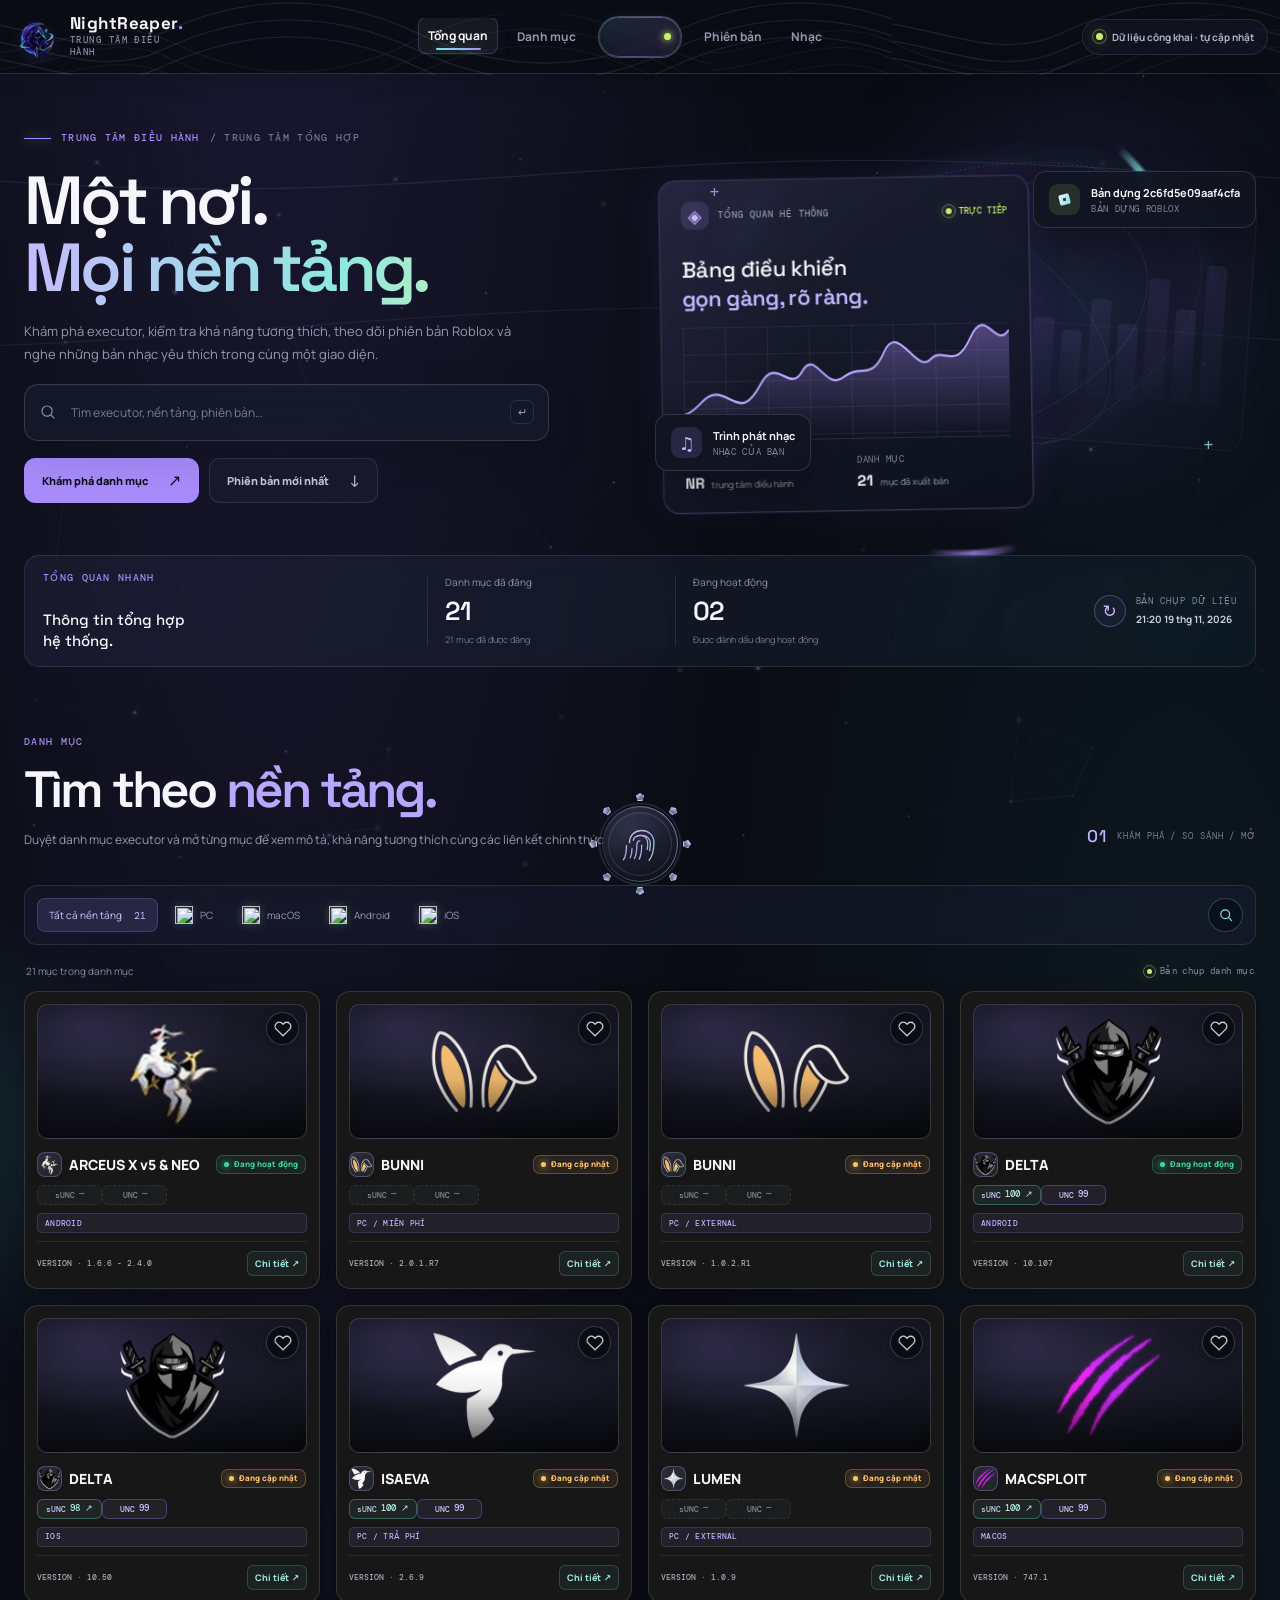
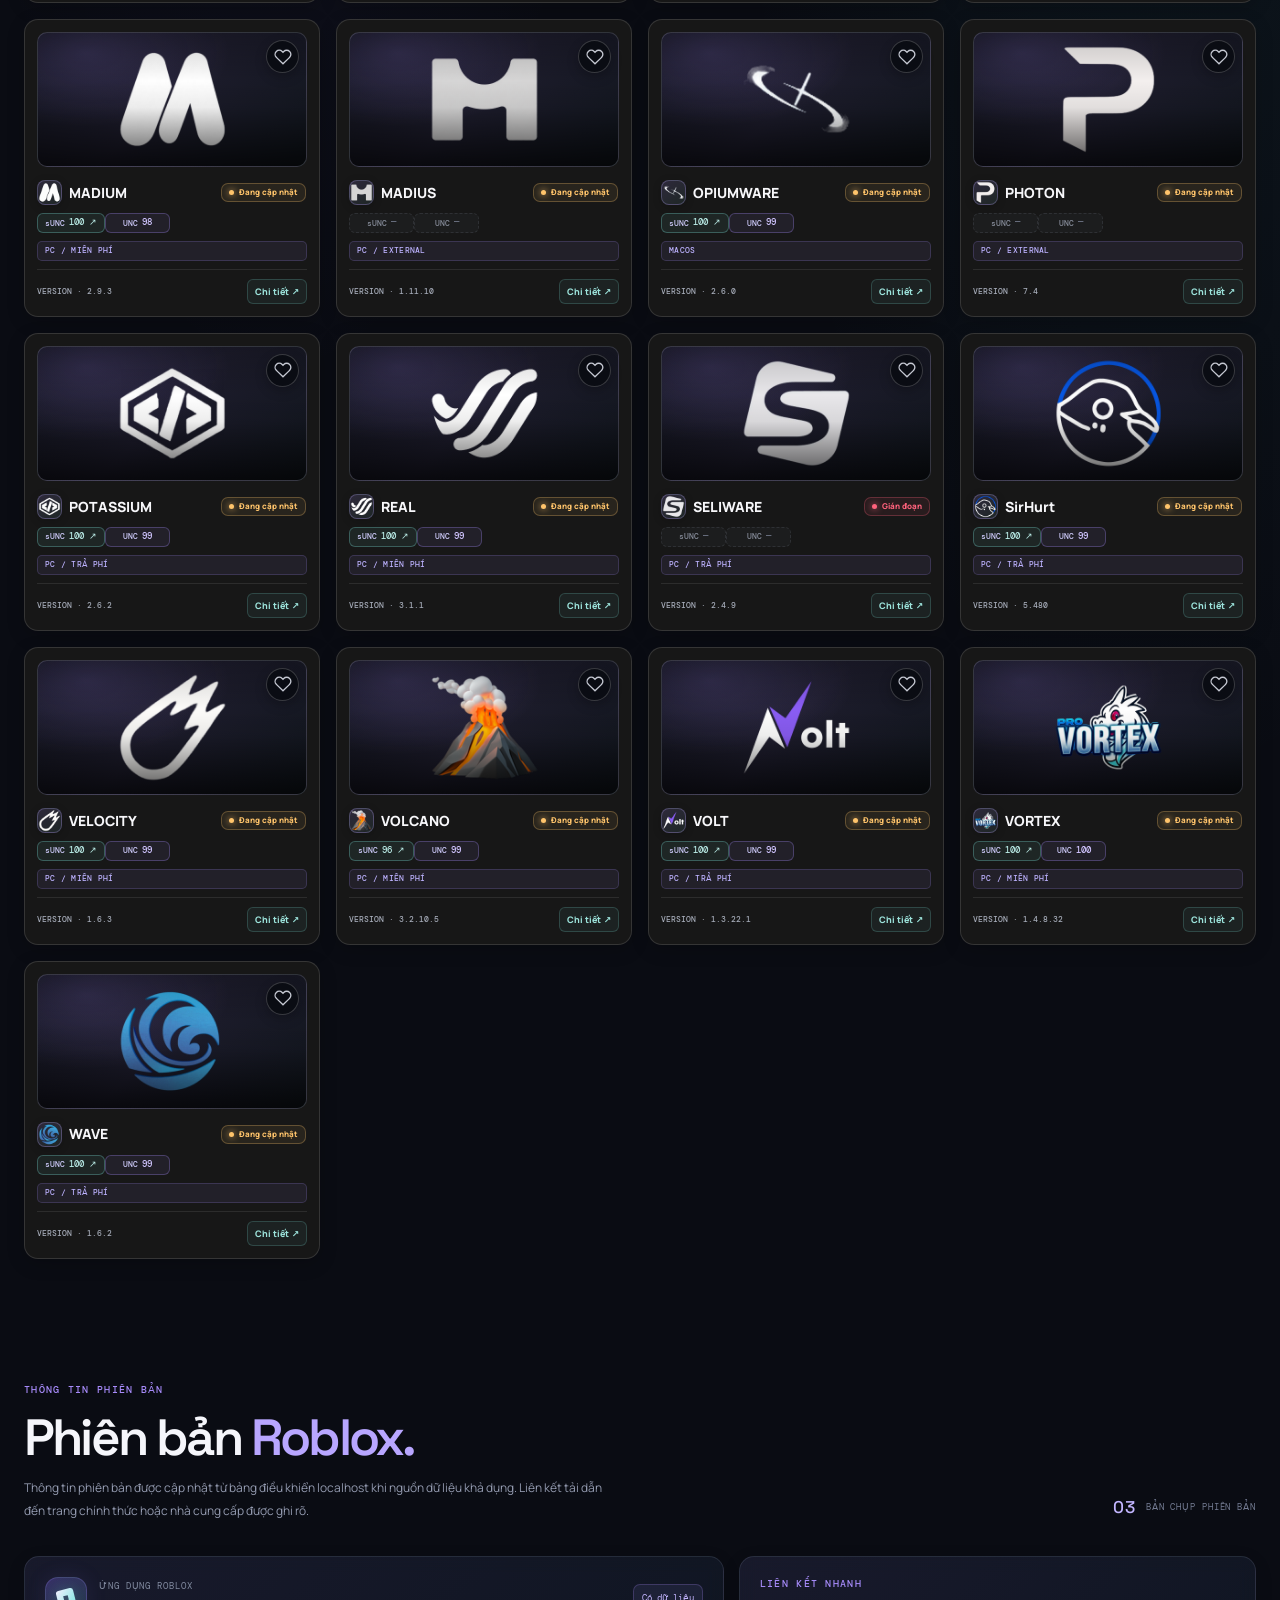
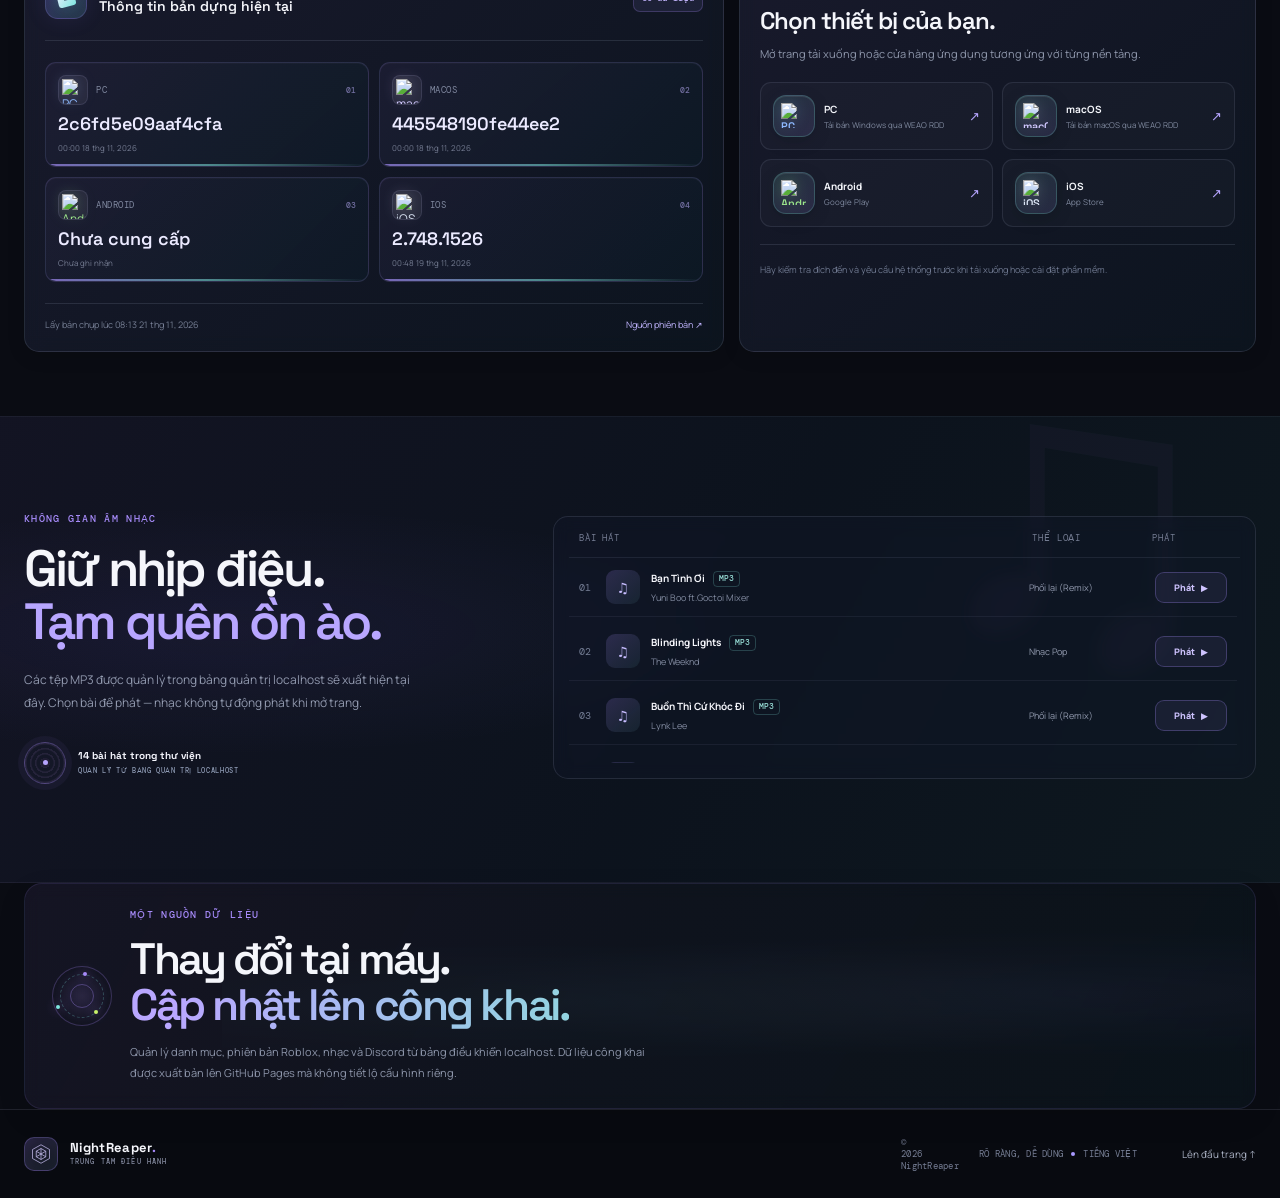
==== commit c020fd62: "NightReaper v15.2.92: đồng bộ website + dữ liệu" ====
--- a/index.html
+++ b/index.html
@@ -2,19 +2,19 @@
 <html class="executor-no-dblclick-edit" lang="vi">
 <head>
   <meta charset="utf-8">
-  <meta name="si-build" content="15.2.91">
+  <meta name="si-build" content="15.2.92">
   <meta name="viewport" content="width=device-width, initial-scale=1">
   <meta name="theme-color" content="#0a0c13">
   <meta name="description" content="NightReaper — trung tâm quản lý executor, phiên bản Roblox và âm nhạc.">
   <base href="./">
   <title>NightReaper — Trung tâm điều hành</title>
-  <link rel="icon" type="image/png" href="./assets/nightreaper-logo.png?v=15.2.91"/>
+  <link rel="icon" type="image/png" href="./assets/nightreaper-logo.png?v=15.2.92"/>
   <link rel="preconnect" href="https://fonts.googleapis.com">
   <link rel="preconnect" href="https://fonts.gstatic.com" crossorigin>
   <link href="https://fonts.googleapis.com/css2?family=DM+Mono:wght@400;500&family=Manrope:wght@400;500;600;700;800&family=Space+Grotesk:wght@500;600;700&display=swap" rel="stylesheet" media="print" onload="this.media='all'"><noscript><link href="https://fonts.googleapis.com/css2?family=DM+Mono:wght@400;500&family=Manrope:wght@400;500;600;700;800&family=Space+Grotesk:wght@500;600;700&display=swap" rel="stylesheet"></noscript>
-  <link rel="stylesheet" href="site.css?v=15.2.91-r3">
-  <script src="changelog-layout.js?v=15.2.91-r2" defer></script><script src="discord-description.js?v=15.2.91-r2" defer></script><script src="roblox-version-display.js?v=15.2.91-r2" defer></script><script src="app.js?v=15.2.91-r3" defer></script>
-  <link rel="stylesheet" href="music-island.css?v=15.2.91-r3">
+  <link rel="stylesheet" href="site.css?v=15.2.92-r4">
+  <script src="changelog-layout.js?v=15.2.92-r4" defer></script><script src="discord-description.js?v=15.2.92-r4" defer></script><script src="roblox-version-display.js?v=15.2.92-r4" defer></script><script src="app.js?v=15.2.92-r4" defer></script>
+  <link rel="stylesheet" href="music-island.css?v=15.2.92-r4">
 </head>
 <body>
   <div class="ambient ambient-a" aria-hidden="true"></div>
@@ -108,7 +108,7 @@
     </section>
   </div>
 
-  <main id="home" class="site-view-panel" data-site-panel="home" aria-label="Tổng quan">
+  <main id="home">
     <section class="hero section-shell">
       <div class="hero-copy reveal">
         <div class="eyebrow"><span class="eyebrow-line"></span> TRUNG TÂM ĐIỀU HÀNH <span class="eyebrow-vn">/ TRUNG TÂM TỔNG HỢP</span></div>
@@ -144,22 +144,22 @@
       
       <div class="stat-updated"><button class="mini-ring" id="captureCurrentTime" type="button" aria-label="Hiển thị ngày giờ hiện tại" title="Nhấn để ghi nhận ngày giờ hiện tại">↻</button><span><small id="lastUpdatedLabel">BẢN CHỤP DỮ LIỆU</small><b id="lastUpdated">Đang tải danh mục…</b></span></div>
     </section>
-<section class="section-shell catalog-section site-view-panel" id="catalog" data-site-panel="catalog" aria-label="Danh mục" hidden>
+<section class="section-shell catalog-section" id="catalog">
       <div class="section-heading reveal"><div><span class="section-tag">DANH MỤC</span><h2>Tìm theo <em>nền tảng.</em></h2><p>Duyệt danh mục executor và mở từng mục để xem mô tả, khả năng tương thích cùng các liên kết chính thức.</p></div><div class="section-aside"><span class="aside-number">01</span><span>KHÁM PHÁ / SO SÁNH / MỞ</span></div></div>
       <div class="catalog-toolbar reveal"><div class="filter-tabs" id="platformFilters" role="group" aria-label="Lọc theo nền tảng"><button class="filter-chip active" type="button" data-platform="ALL" aria-pressed="true">Tất cả nền tảng <span id="allCount">0</span></button><button class="filter-chip" type="button" data-platform="PC" aria-pressed="false"><img class="platform-glyph platform-glyph-image" data-platform-icon="PC" src="https://cdn.discordapp.com/emojis/1572256316884385982.gif?size=64&amp;quality=lossless" alt="" loading="lazy" decoding="async">PC</button><button class="filter-chip" type="button" data-platform="macOS" aria-pressed="false"><img class="platform-glyph platform-glyph-image" data-platform-icon="macOS" src="https://cdn.discordapp.com/emojis/1572627782998171850.gif?size=64&amp;quality=lossless" alt="" loading="lazy" decoding="async">macOS</button><button class="filter-chip" type="button" data-platform="Android" aria-pressed="false"><img class="platform-glyph platform-glyph-image" data-platform-icon="Android" src="https://cdn.discordapp.com/emojis/1572256296458133534.gif?size=64&amp;quality=lossless" alt="" loading="lazy" decoding="async">Android</button><button class="filter-chip" type="button" data-platform="iOS" aria-pressed="false"><img class="platform-glyph platform-glyph-image" data-platform-icon="iOS" src="https://cdn.discordapp.com/emojis/1572256306801148074.gif?size=64&amp;quality=lossless" alt="" loading="lazy" decoding="async">iOS</button></div><div class="music-search-morph catalog-search-morph" id="catalogSearchForm" role="search" aria-label="Tìm trong danh mục"><button type="button" class="music-search-toggle catalog-search-toggle" id="catalogSearchToggle" aria-label="Mở tìm kiếm danh mục" aria-expanded="false" title="Tìm trong danh mục"><svg viewBox="0 0 24 24" aria-hidden="true" focusable="false"><circle cx="10.8" cy="10.8" r="6.6"></circle><path d="m16 16 4.4 4.4"></path></svg></button><input id="catalogSearch" type="search" placeholder="Lọc danh mục…" autocomplete="off" aria-label="Lọc danh mục" tabindex="-1"></div></div>
       <div class="catalog-summary"><span id="catalogResultLabel">Đang tải danh sách…</span><span class="catalog-summary-right"><i class="signal-dot" aria-hidden="true"></i> Bản chụp danh mục</span></div>
       <div id="executorGrid" class="executor-grid" aria-live="polite"><div class="loading-card"><span class="loader-ring"></span><span>Đang tải danh mục…</span></div></div>
     </section>
 
-    <section class="versions-section section-shell site-view-panel" id="versions" data-site-panel="versions" aria-label="Phiên bản" hidden><div class="section-heading reveal"><div><span class="section-tag">THÔNG TIN PHIÊN BẢN</span><h2>Phiên bản <em>Roblox.</em></h2><p>Thông tin phiên bản được cập nhật từ bảng điều khiển localhost khi nguồn dữ liệu khả dụng. Liên kết tải dẫn đến trang chính thức hoặc nhà cung cấp được ghi rõ.</p></div><div class="section-aside"><span class="aside-number">03</span><span>BẢN CHỤP PHIÊN BẢN</span></div></div>
+    <section class="versions-section section-shell" id="versions"><div class="section-heading reveal"><div><span class="section-tag">THÔNG TIN PHIÊN BẢN</span><h2>Phiên bản <em>Roblox.</em></h2><p>Thông tin phiên bản được cập nhật từ bảng điều khiển localhost khi nguồn dữ liệu khả dụng. Liên kết tải dẫn đến trang chính thức hoặc nhà cung cấp được ghi rõ.</p></div><div class="section-aside"><span class="aside-number">03</span><span>BẢN CHỤP PHIÊN BẢN</span></div></div>
       <div class="version-layout reveal"><div class="version-primary"><div class="version-topline"><span class="version-logo version-logo-roblox"><svg class="roblox-mark" viewBox="0 0 48 48" role="img" aria-label="Roblox" focusable="false"><defs><linearGradient id="rbxMark1" x1="0" y1="0" x2="1" y2="1"><stop offset="0" stop-color="#f1efff"/><stop offset="1" stop-color="#7fe6e0"/></linearGradient></defs><g transform="rotate(-14 24 24)"><path fill="url(#rbxMark1)" fill-rule="evenodd" d="M14 9h20a5 5 0 0 1 5 5v20a5 5 0 0 1-5 5H14a5 5 0 0 1-5-5V14a5 5 0 0 1 5-5zM20 20v8h8v-8z"/></g></svg></span><span><small>ỨNG DỤNG ROBLOX</small><b>Thông tin bản dựng hiện tại</b></span><span id="versionSourceBadge" class="version-badge">Bản chụp</span></div><div class="version-main" id="versionMain"><span class="loader-ring"></span><span>Đang kiểm tra phiên bản…</span></div><div class="version-foot"><span id="versionLastUpdated">Nguồn chưa cung cấp thời gian cập nhật</span><a href="https://whatexpsare.online/" target="_blank" rel="noopener noreferrer">Nguồn phiên bản ↗</a></div></div>
         <div class="download-panel"><span class="section-tag">LIÊN KẾT NHANH</span><h3>Chọn thiết bị của bạn.</h3><p>Mở trang tải xuống hoặc cửa hàng ứng dụng tương ứng với từng nền tảng.</p><div id="downloadLinks" class="download-links"><span class="loading-text">Đang chuẩn bị liên kết…</span></div><div class="download-disclaimer">Hãy kiểm tra đích đến và yêu cầu hệ thống trước khi tải xuống hoặc cài đặt phần mềm.</div></div></div>
     </section>
 
-    <section class="music-section site-view-panel" id="music" data-site-panel="music" aria-label="Nhạc" hidden><div class="section-shell music-inner"><div class="music-copy reveal"><span class="section-tag">KHÔNG GIAN ÂM NHẠC</span><h2>Giữ nhịp điệu.<br><em>Tạm quên ồn ào.</em></h2><p>Các tệp MP3 được quản lý trong bảng quản trị localhost sẽ xuất hiện tại đây. Chọn bài để phát — nhạc không tự động phát khi mở trang.</p><div class="music-meta"><span class="music-disc"><i></i></span><span><b id="musicCount">0 bài hát trong thư viện</b><small>QUẢN LÝ TỪ BẢNG QUẢN TRỊ LOCALHOST</small></span></div></div><div class="music-list-wrap reveal"><div class="music-list-heading"><span >BÀI HÁT</span><span>THỂ LOẠI</span><span>PHÁT</span></div><div id="musicSectionTrackList" class="music-track-list"><div class="loading-text">Đang tải thư viện nhạc…</div></div><div id="musicEmpty" class="music-empty" hidden>Chưa có bài hát nào được xuất bản.</div>
+    <section class="music-section" id="music"><div class="section-shell music-inner"><div class="music-copy reveal"><span class="section-tag">KHÔNG GIAN ÂM NHẠC</span><h2>Giữ nhịp điệu.<br><em>Tạm quên ồn ào.</em></h2><p>Các tệp MP3 được quản lý trong bảng quản trị localhost sẽ xuất hiện tại đây. Chọn bài để phát — nhạc không tự động phát khi mở trang.</p><div class="music-meta"><span class="music-disc"><i></i></span><span><b id="musicCount">0 bài hát trong thư viện</b><small>QUẢN LÝ TỪ BẢNG QUẢN TRỊ LOCALHOST</small></span></div></div><div class="music-list-wrap reveal"><div class="music-list-heading"><span >BÀI HÁT</span><span>THỂ LOẠI</span><span>PHÁT</span></div><div id="musicSectionTrackList" class="music-track-list"><div class="loading-text">Đang tải thư viện nhạc…</div></div><div id="musicEmpty" class="music-empty" hidden>Chưa có bài hát nào được xuất bản.</div>
       </div></div></section>
 
-    <section class="closing-section section-shell reveal" data-site-home-only hidden><a id="closingBrowseLink" href="#catalog" hidden aria-hidden="true"></a><div class="closing-orbit" aria-hidden="true"><span></span><span></span><span></span></div><div><span class="section-tag">MỘT NGUỒN DỮ LIỆU</span><h2>Thay đổi tại máy.<br><em>Cập nhật lên công khai.</em></h2><p>Quản lý danh mục, phiên bản Roblox, nhạc và Discord từ bảng điều khiển localhost. Dữ liệu công khai được xuất bản lên GitHub Pages mà không tiết lộ cấu hình riêng.</p></div><a class="button button-primary" id="closingAdminLink" href="/admin" hidden>Mở bảng quản trị localhost <span>↗</span></a></section>
+    <section class="closing-section section-shell reveal"><a id="closingBrowseLink" href="#catalog" hidden aria-hidden="true"></a><div class="closing-orbit" aria-hidden="true"><span></span><span></span><span></span></div><div><span class="section-tag">MỘT NGUỒN DỮ LIỆU</span><h2>Thay đổi tại máy.<br><em>Cập nhật lên công khai.</em></h2><p>Quản lý danh mục, phiên bản Roblox, nhạc và Discord từ bảng điều khiển localhost. Dữ liệu công khai được xuất bản lên GitHub Pages mà không tiết lộ cấu hình riêng.</p></div><a class="button button-primary" id="closingAdminLink" href="/admin" hidden>Mở bảng quản trị localhost <span>↗</span></a></section>
   </main>
 
   <footer class="site-footer"><div class="section-shell footer-inner"><a class="brand brand-footer" href="#home"><span class="brand-mark" aria-hidden="true"><svg viewBox="0 0 44 44"><path d="M22 3.5 39 13v18L22 40.5 5 31V13L22 3.5Z"/><path d="m22 11 9.5 5.4v11.2L22 33l-9.5-5.4V16.4L22 11Z"/><path d="M22 11v22M12.5 16.4 22 22l9.5-5.6M12.5 27.6 22 22l9.5 5.6"/></svg></span><span class="brand-copy"><strong>NightReaper<span>.</span></strong><small>TRUNG TÂM ĐIỀU HÀNH</small></span></a><div class="footer-note"><span>© <span id="copyrightYear">2026</span> NightReaper</span><span>RÕ RÀNG, DỄ DÙNG <i class="footer-point"></i> TIẾNG VIỆT</span></div><a class="footer-top" href="#home">Lên đầu trang ↑</a></div></footer>
@@ -167,7 +167,7 @@
   <dialog id="detailDialog" class="detail-dialog" aria-labelledby="detailTitle"><form method="dialog" class="dialog-close-form"><button class="dialog-close" aria-label="Đóng chi tiết">×</button></form><div id="detailContent"></div></dialog>
   <div class="toast" id="toast" role="status" aria-live="polite"></div>
   
-  <script src="music-player.js?v=15.2.91-r2" defer></script>
-  <script src="ambient-motion.js?v=15.2.91" defer></script>
+  <script src="music-player.js?v=15.2.92-r4" defer></script>
+  <script src="ambient-motion.js?v=15.2.92" defer></script>
 </body>
 </html>
--- a/music-island.css
+++ b/music-island.css
@@ -2336,26 +2336,6 @@
 .music-now-playing-source[hidden]{display:none!important}
 @media(max-width:520px){.music-now-playing-time-end{gap:6px}.music-now-playing-source{font-size:9px}}
 
-
-/* v15.2.91 — calm, consistent tab transitions for public site and Admin. */
-.site-header{position:sticky;top:0;z-index:100;background:rgba(10,12,19,.88);-webkit-backdrop-filter:blur(14px) saturate(112%);backdrop-filter:blur(14px) saturate(112%);isolation:isolate}
-.site-view-panel[hidden],[data-site-home-only][hidden]{display:none!important}
-.site-view-panel{min-width:0;transform-origin:center top}
-.site-view-panel.site-view-entering{animation:nrSiteTabIn .22s cubic-bezier(.2,.72,.25,1) both}
-.site-view-panel.site-view-from-right{--nr-tab-shift:9px}
-.site-view-panel.site-view-from-left{--nr-tab-shift:-9px}
-@keyframes nrSiteTabIn{from{opacity:0;transform:translate3d(var(--nr-tab-shift,0),0,0) scale(.997)}to{opacity:1;transform:translate3d(0,0,0) scale(1)}}
-.site-header .main-nav-dynamic .nav-link{position:relative;border:1px solid transparent;transition:color .18s ease,background .18s ease,border-color .18s ease,box-shadow .18s ease,transform .18s ease}
-.site-header .main-nav-dynamic .nav-link.active{transform:none;border-color:rgba(167,139,250,.2);background:linear-gradient(115deg,rgba(167,139,250,.13),rgba(127,230,224,.055));box-shadow:inset 0 1px rgba(255,255,255,.045)}
-.site-header .main-nav-dynamic .nav-link.active::after{left:30%;right:30%;bottom:3px;height:2px;animation:nrNavMarkIn .2s ease both}
-@keyframes nrNavMarkIn{from{transform:scaleX(.55);opacity:.35}to{transform:scaleX(1);opacity:1}}
-.admin-site-header .admin-dynamic-nav .admin-section-tab{position:relative;border:1px solid transparent;border-radius:10px;transition:color .18s ease,background .18s ease,border-color .18s ease,box-shadow .18s ease,transform .18s ease}
-.admin-site-header .admin-dynamic-nav .admin-section-tab:hover{background:rgba(255,255,255,.045);color:#eef0fa}
-.admin-site-header .admin-dynamic-nav .admin-section-tab.active{transform:none;border-color:rgba(167,139,250,.22);background:linear-gradient(115deg,rgba(167,139,250,.15),rgba(127,230,224,.055));box-shadow:inset 0 1px rgba(255,255,255,.055),0 4px 12px rgba(0,0,0,.12)}
-.admin-site-header .admin-dynamic-nav .admin-section-tab.active::after{left:28%;right:28%;bottom:3px;height:2px;animation:nrNavMarkIn .2s ease both}
-.admin-tab-panel.admin-tab-entering:not(.hidden){animation:nrAdminTabIn .22s cubic-bezier(.2,.72,.25,1) both}
-@keyframes nrAdminTabIn{from{opacity:0;transform:translate3d(0,7px,0) scale(.998)}to{opacity:1;transform:translate3d(0,0,0) scale(1)}}
+/* v15.2.92 — retain lightweight ambient rendering without changing classic navigation. */
 .ambient{filter:blur(70px);opacity:.11;contain:paint;transform:translateZ(0)}
 .grid-backdrop{background-size:64px 64px;opacity:.11}
-@media(max-width:800px){.site-header{backdrop-filter:blur(10px);-webkit-backdrop-filter:blur(10px)}.site-view-panel.site-view-entering{animation-duration:.18s}.admin-tab-panel.admin-tab-entering:not(.hidden){animation-duration:.18s}}
-@media(prefers-reduced-motion:reduce){.site-view-panel.site-view-entering,.admin-tab-panel.admin-tab-entering:not(.hidden){animation:none!important}.site-header .main-nav-dynamic .nav-link,.admin-site-header .admin-dynamic-nav .admin-section-tab{transition:none!important}}
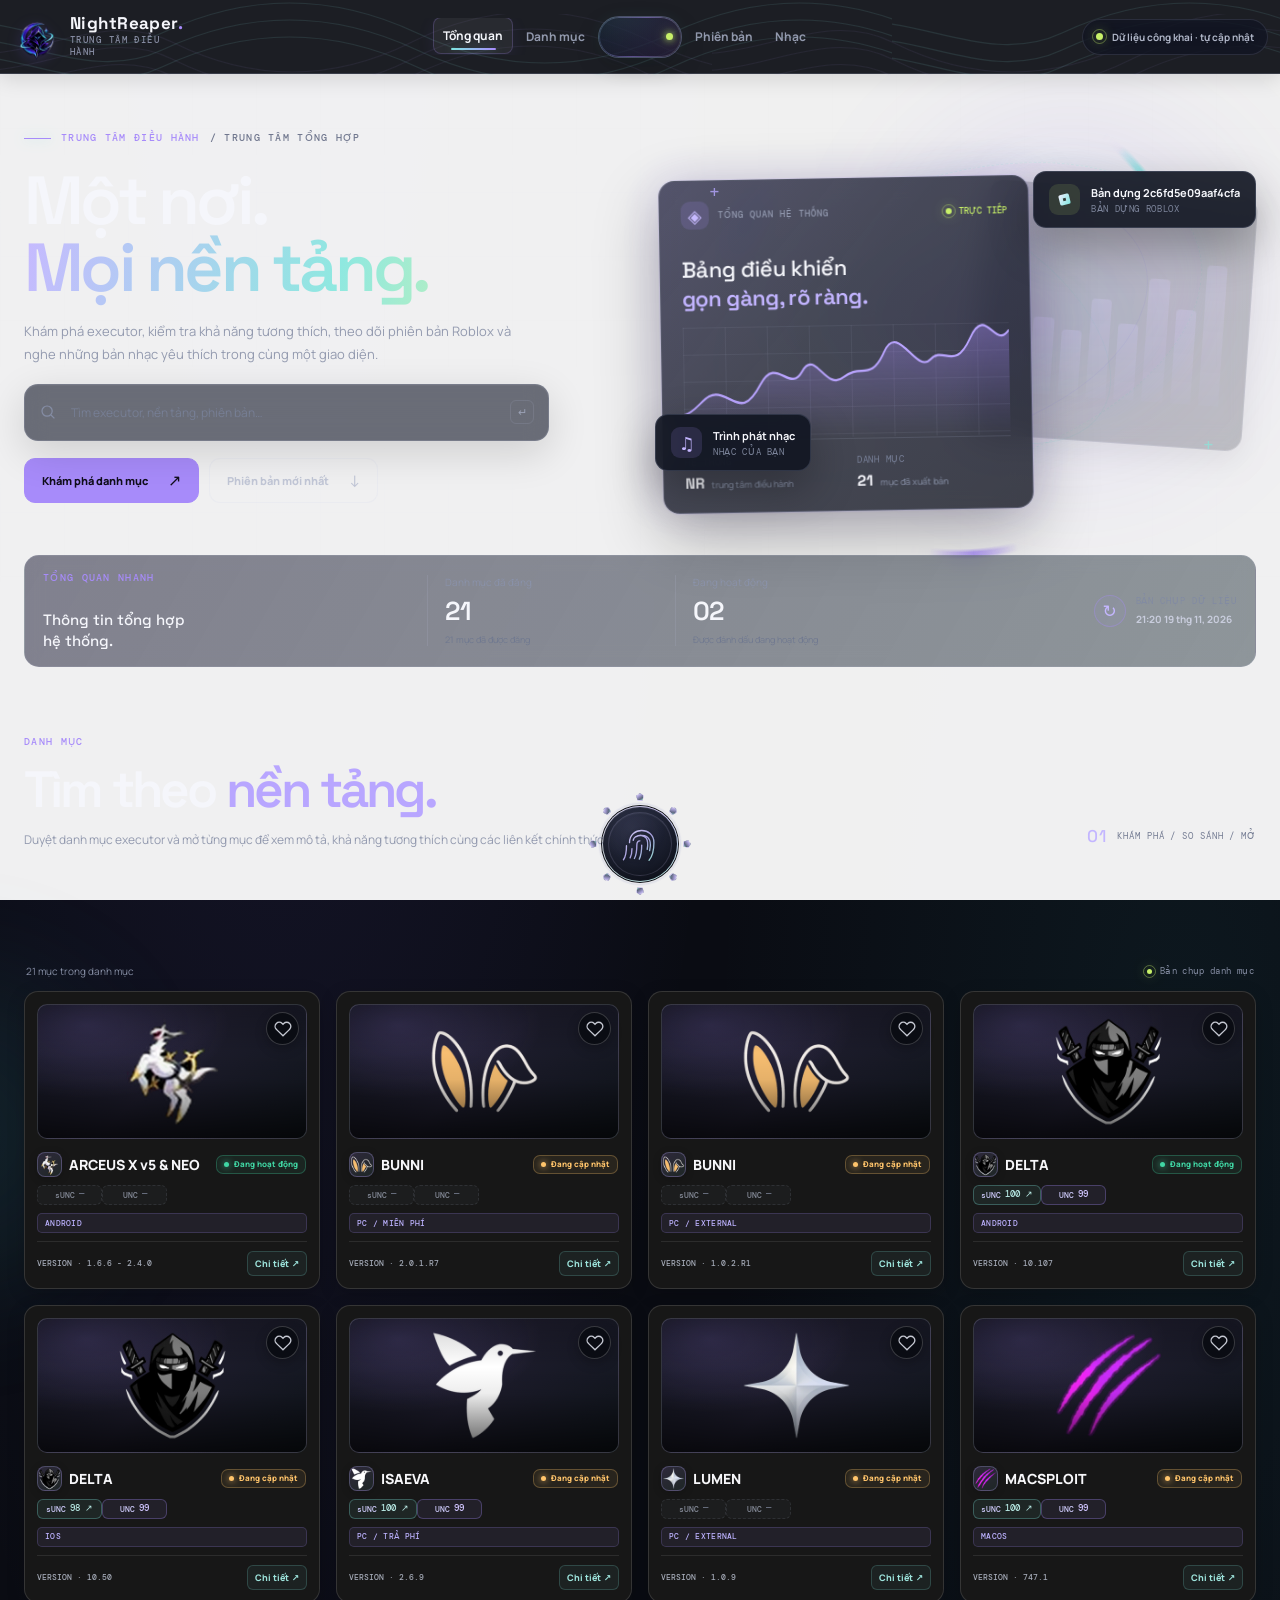
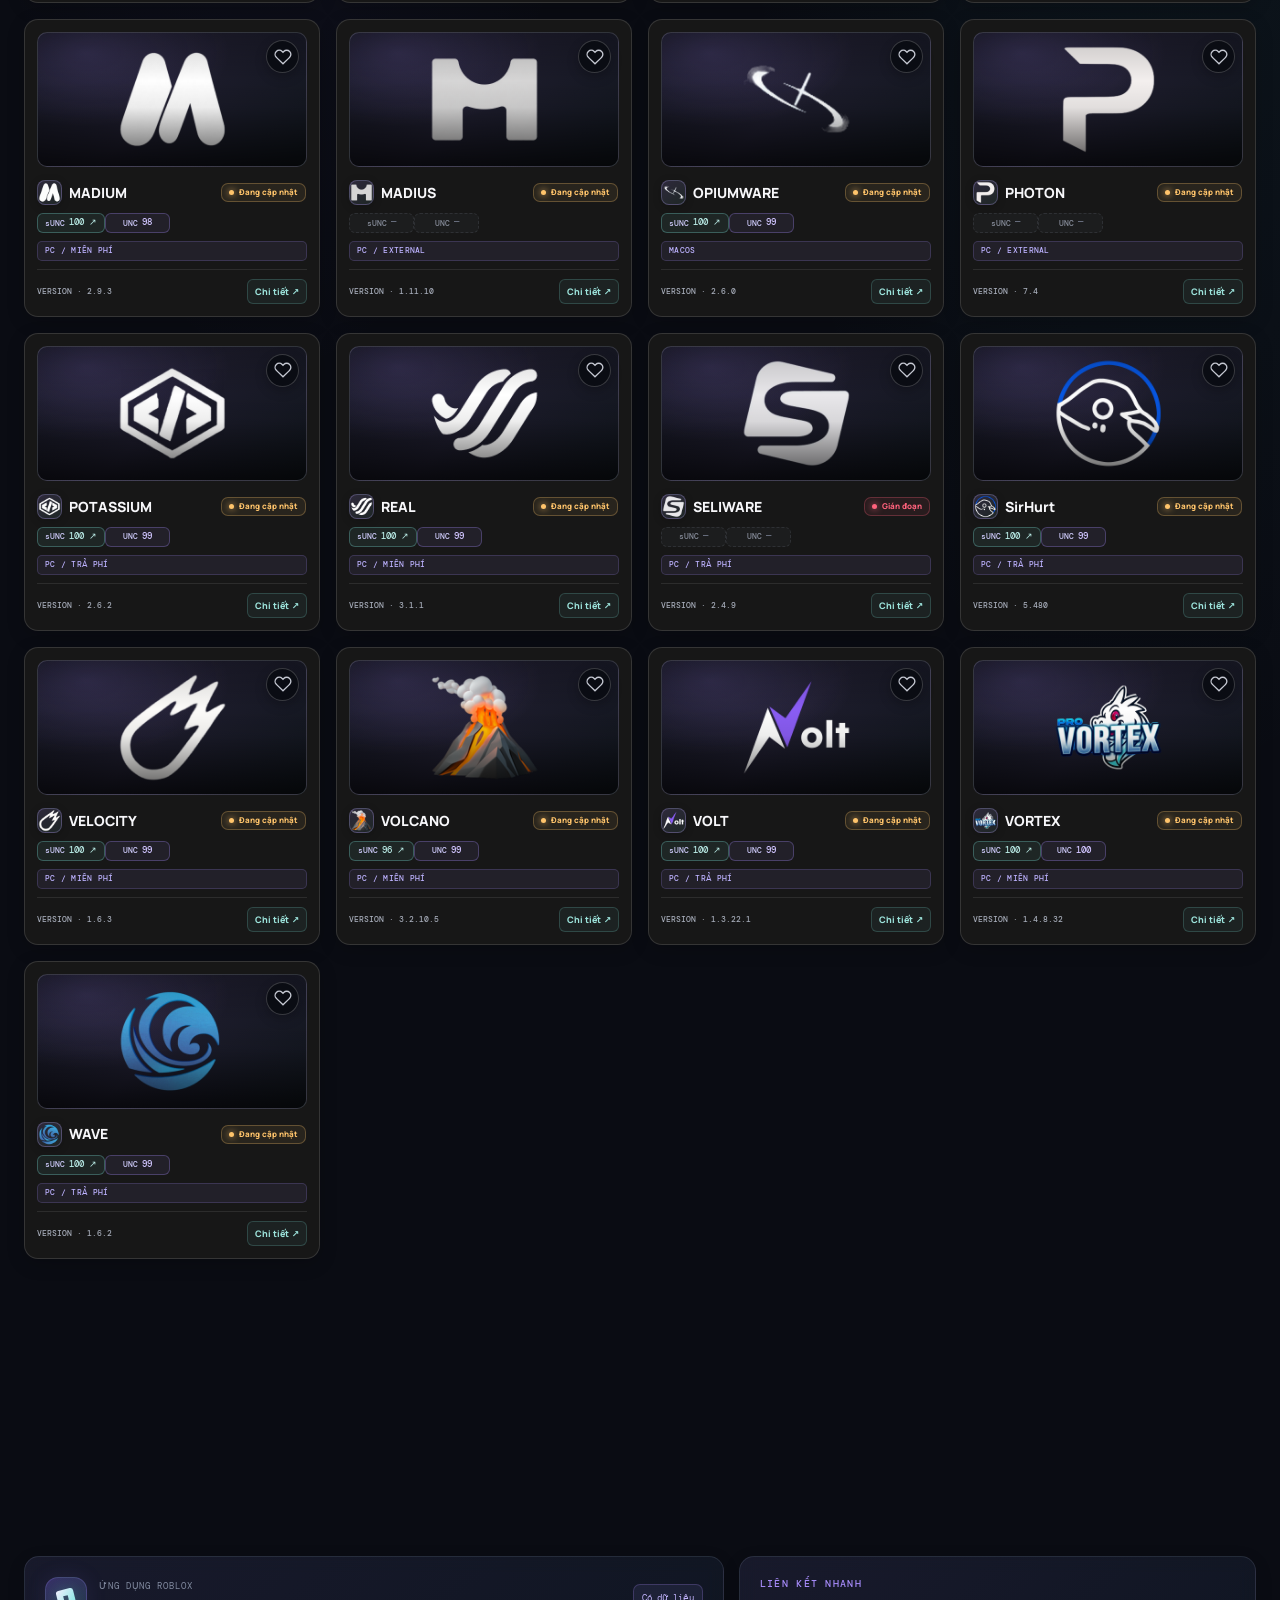
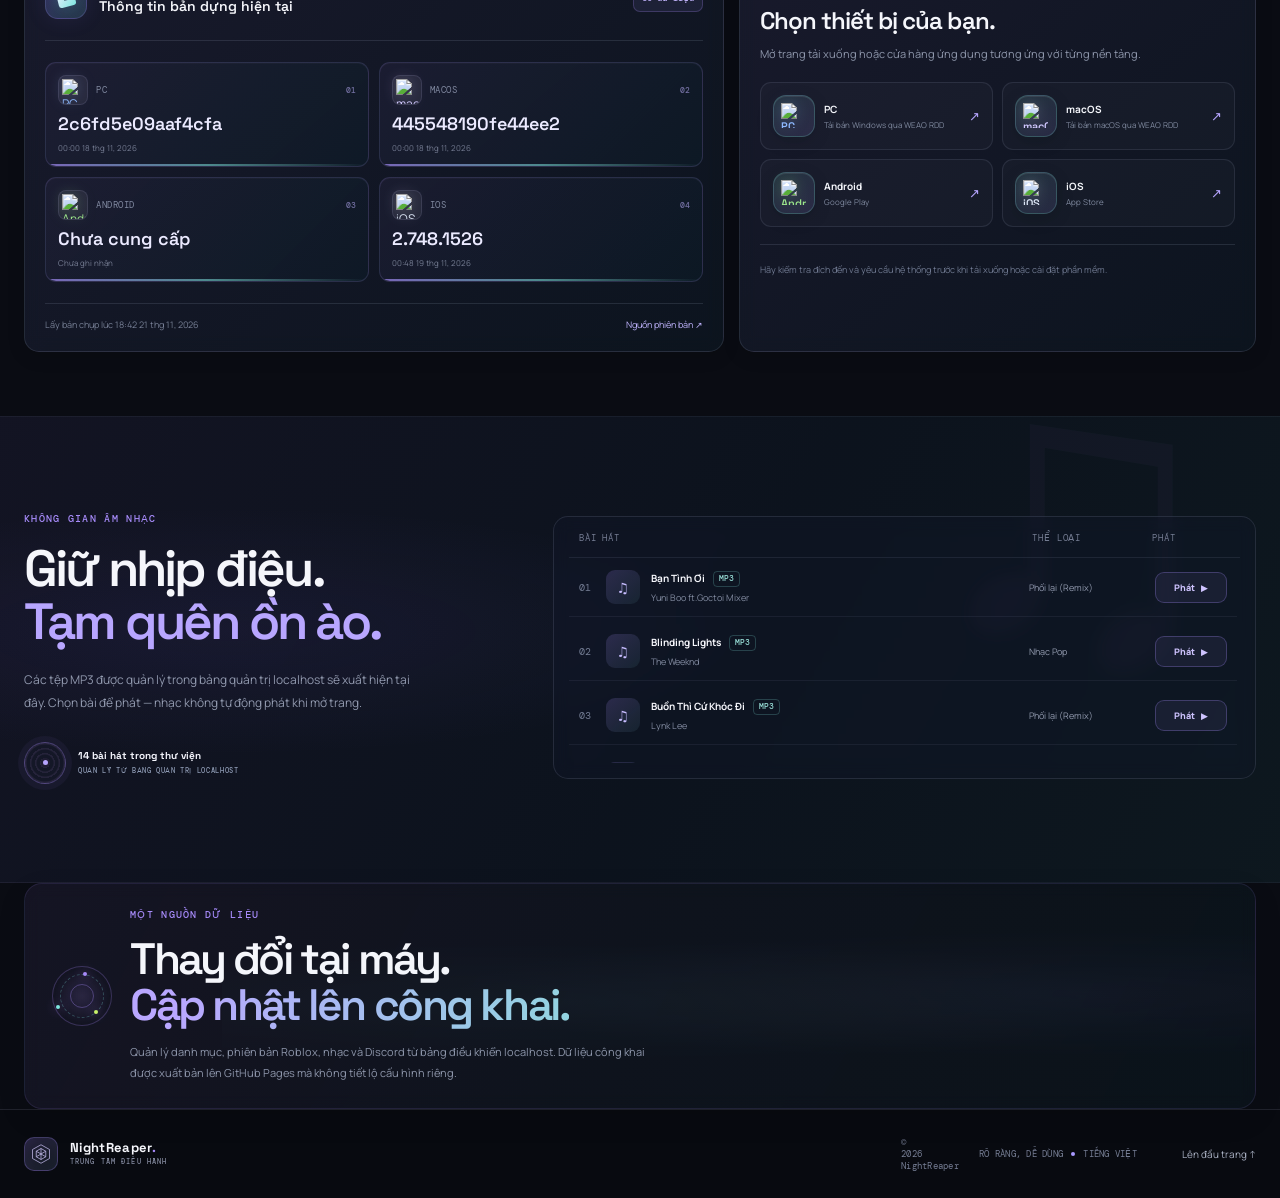
==== commit 75d69498: "NightReaper v15.2.93: đồng bộ website + dữ liệu" ====
--- a/index.html
+++ b/index.html
@@ -2,19 +2,19 @@
 <html class="executor-no-dblclick-edit" lang="vi">
 <head>
   <meta charset="utf-8">
-  <meta name="si-build" content="15.2.92">
+  <meta name="si-build" content="15.2.93">
   <meta name="viewport" content="width=device-width, initial-scale=1">
   <meta name="theme-color" content="#0a0c13">
   <meta name="description" content="NightReaper — trung tâm quản lý executor, phiên bản Roblox và âm nhạc.">
   <base href="./">
   <title>NightReaper — Trung tâm điều hành</title>
-  <link rel="icon" type="image/png" href="./assets/nightreaper-logo.png?v=15.2.92"/>
+  <link rel="icon" type="image/png" href="./assets/nightreaper-logo.png?v=15.2.93"/>
   <link rel="preconnect" href="https://fonts.googleapis.com">
   <link rel="preconnect" href="https://fonts.gstatic.com" crossorigin>
   <link href="https://fonts.googleapis.com/css2?family=DM+Mono:wght@400;500&family=Manrope:wght@400;500;600;700;800&family=Space+Grotesk:wght@500;600;700&display=swap" rel="stylesheet" media="print" onload="this.media='all'"><noscript><link href="https://fonts.googleapis.com/css2?family=DM+Mono:wght@400;500&family=Manrope:wght@400;500;600;700;800&family=Space+Grotesk:wght@500;600;700&display=swap" rel="stylesheet"></noscript>
-  <link rel="stylesheet" href="site.css?v=15.2.92-r4">
-  <script src="changelog-layout.js?v=15.2.92-r4" defer></script><script src="discord-description.js?v=15.2.92-r4" defer></script><script src="roblox-version-display.js?v=15.2.92-r4" defer></script><script src="app.js?v=15.2.92-r4" defer></script>
-  <link rel="stylesheet" href="music-island.css?v=15.2.92-r4">
+  <link rel="stylesheet" href="site.css?v=15.2.93-r4">
+  <script src="changelog-layout.js?v=15.2.93-r4" defer></script><script src="discord-description.js?v=15.2.93-r4" defer></script><script src="roblox-version-display.js?v=15.2.93-r4" defer></script><script src="app.js?v=15.2.93-r4" defer></script>
+  <link rel="stylesheet" href="music-island.css?v=15.2.93-r4">
 </head>
 <body>
   <div class="ambient ambient-a" aria-hidden="true"></div>
@@ -167,7 +167,7 @@
   <dialog id="detailDialog" class="detail-dialog" aria-labelledby="detailTitle"><form method="dialog" class="dialog-close-form"><button class="dialog-close" aria-label="Đóng chi tiết">×</button></form><div id="detailContent"></div></dialog>
   <div class="toast" id="toast" role="status" aria-live="polite"></div>
   
-  <script src="music-player.js?v=15.2.92-r4" defer></script>
-  <script src="ambient-motion.js?v=15.2.92" defer></script>
+  <script src="music-player.js?v=15.2.93-r4" defer></script>
+  <script src="ambient-motion.js?v=15.2.93" defer></script>
 </body>
 </html>
--- a/music-island.css
+++ b/music-island.css
@@ -2336,6 +2336,6 @@
 .music-now-playing-source[hidden]{display:none!important}
 @media(max-width:520px){.music-now-playing-time-end{gap:6px}.music-now-playing-source{font-size:9px}}
 
-/* v15.2.92 — retain lightweight ambient rendering without changing classic navigation. */
+/* v15.2.93 — retain lightweight ambient rendering without changing classic navigation. */
 .ambient{filter:blur(70px);opacity:.11;contain:paint;transform:translateZ(0)}
 .grid-backdrop{background-size:64px 64px;opacity:.11}
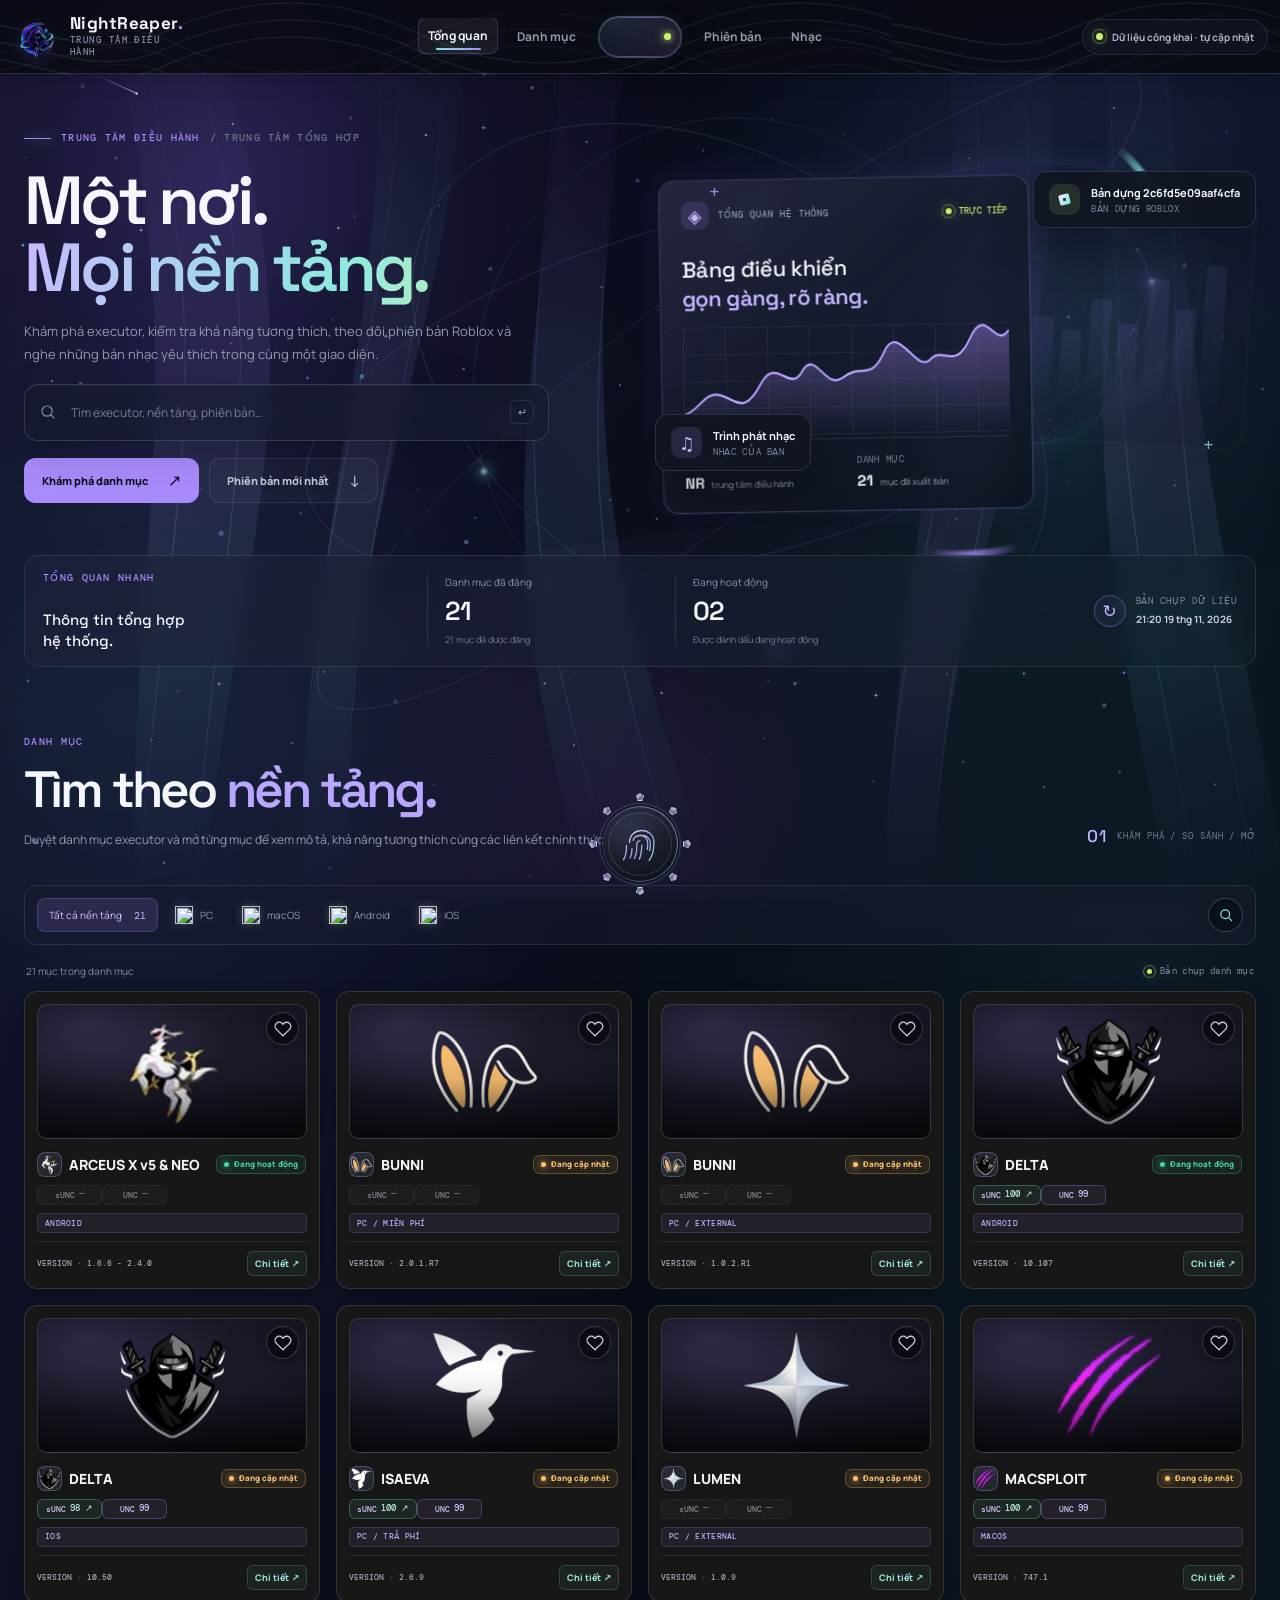
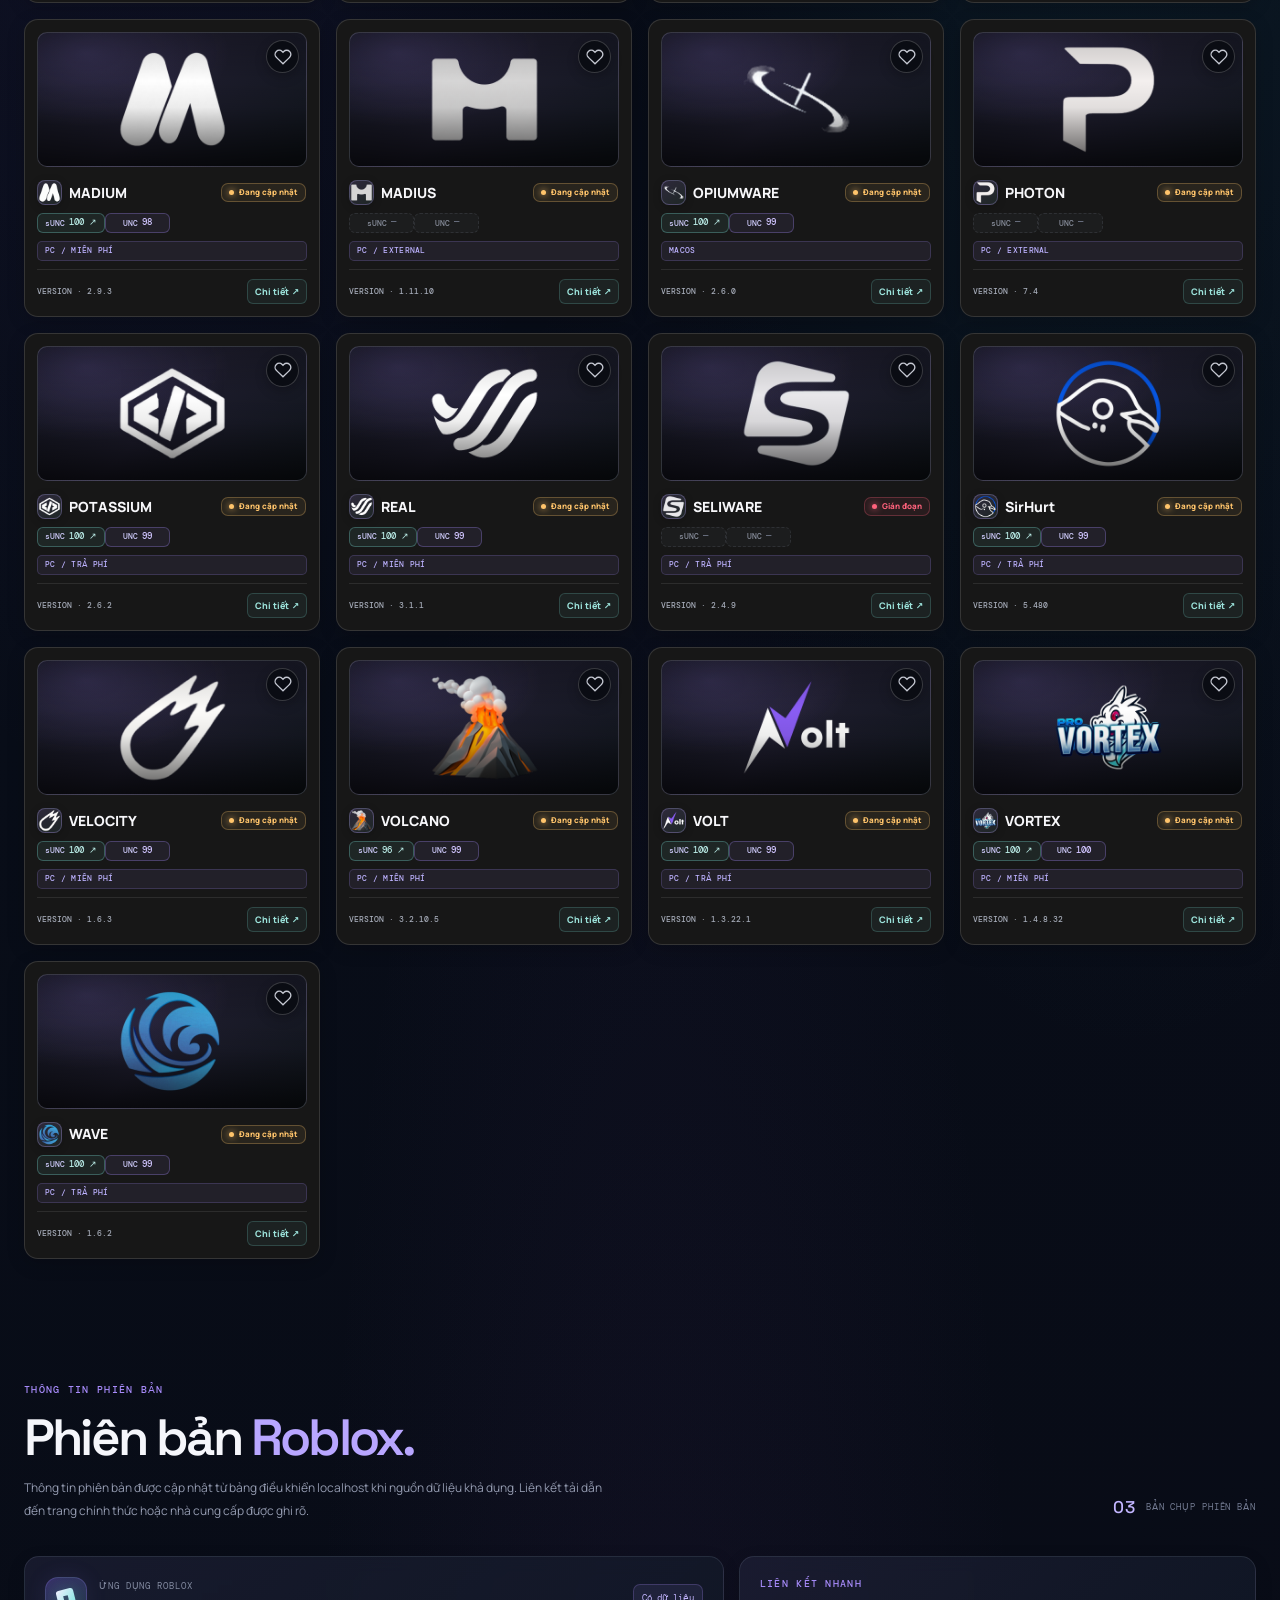
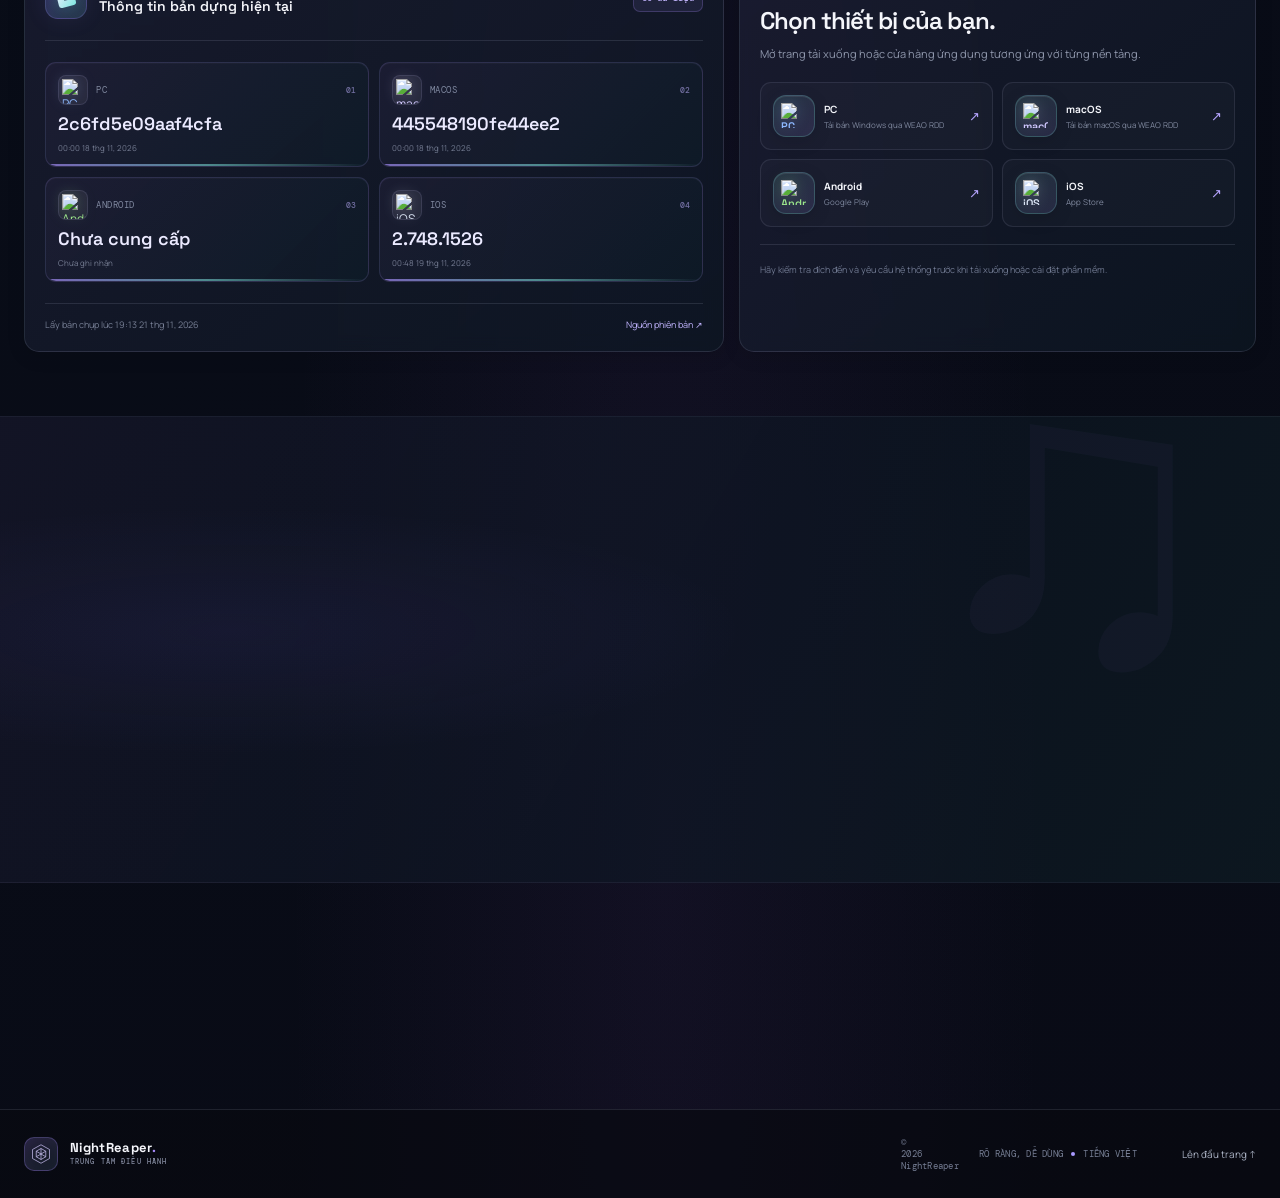
==== commit f99aded0: "NightReaper v15.2.94: đồng bộ website + dữ liệu" ====
--- a/index.html
+++ b/index.html
@@ -2,19 +2,19 @@
 <html class="executor-no-dblclick-edit" lang="vi">
 <head>
   <meta charset="utf-8">
-  <meta name="si-build" content="15.2.93">
+  <meta name="si-build" content="15.2.94">
   <meta name="viewport" content="width=device-width, initial-scale=1">
   <meta name="theme-color" content="#0a0c13">
   <meta name="description" content="NightReaper — trung tâm quản lý executor, phiên bản Roblox và âm nhạc.">
   <base href="./">
   <title>NightReaper — Trung tâm điều hành</title>
-  <link rel="icon" type="image/png" href="./assets/nightreaper-logo.png?v=15.2.93"/>
+  <link rel="icon" type="image/png" href="./assets/nightreaper-logo.png?v=15.2.94"/>
   <link rel="preconnect" href="https://fonts.googleapis.com">
   <link rel="preconnect" href="https://fonts.gstatic.com" crossorigin>
   <link href="https://fonts.googleapis.com/css2?family=DM+Mono:wght@400;500&family=Manrope:wght@400;500;600;700;800&family=Space+Grotesk:wght@500;600;700&display=swap" rel="stylesheet" media="print" onload="this.media='all'"><noscript><link href="https://fonts.googleapis.com/css2?family=DM+Mono:wght@400;500&family=Manrope:wght@400;500;600;700;800&family=Space+Grotesk:wght@500;600;700&display=swap" rel="stylesheet"></noscript>
-  <link rel="stylesheet" href="site.css?v=15.2.93-r4">
-  <script src="changelog-layout.js?v=15.2.93-r4" defer></script><script src="discord-description.js?v=15.2.93-r4" defer></script><script src="roblox-version-display.js?v=15.2.93-r4" defer></script><script src="app.js?v=15.2.93-r4" defer></script>
-  <link rel="stylesheet" href="music-island.css?v=15.2.93-r4">
+  <link rel="stylesheet" href="site.css?v=15.2.94-r2">
+  <script src="changelog-layout.js?v=15.2.94-r4" defer></script><script src="discord-description.js?v=15.2.94-r4" defer></script><script src="roblox-version-display.js?v=15.2.94-r4" defer></script><script src="app.js?v=15.2.94-r4" defer></script>
+  <link rel="stylesheet" href="music-island.css?v=15.2.94-r4">
 </head>
 <body>
   <div class="ambient ambient-a" aria-hidden="true"></div>
@@ -167,7 +167,7 @@
   <dialog id="detailDialog" class="detail-dialog" aria-labelledby="detailTitle"><form method="dialog" class="dialog-close-form"><button class="dialog-close" aria-label="Đóng chi tiết">×</button></form><div id="detailContent"></div></dialog>
   <div class="toast" id="toast" role="status" aria-live="polite"></div>
   
-  <script src="music-player.js?v=15.2.93-r4" defer></script>
-  <script src="ambient-motion.js?v=15.2.93" defer></script>
+  <script src="music-player.js?v=15.2.94-r1" defer></script>
+  <script src="ambient-motion.js?v=15.2.94-r2" defer></script>
 </body>
 </html>
--- a/site.css
+++ b/site.css
@@ -1218,3 +1218,71 @@
 
 /* v15.2.85 — use the supplied animated Discord platform emoji across the public website. */
 .platform-glyph-image{object-fit:contain;overflow:hidden;vertical-align:middle}
+
+/* v15.2.94 — AURORA PRISM visual atmosphere (public homepage + GitHub Pages). */
+body:not(.admin-page) {
+  background:
+    radial-gradient(ellipse at 11% 8%, rgba(88, 72, 174, .18), transparent 36%),
+    radial-gradient(ellipse at 88% 24%, rgba(35, 126, 139, .13), transparent 34%),
+    radial-gradient(ellipse at 52% 92%, rgba(106, 61, 151, .10), transparent 40%),
+    linear-gradient(155deg, #080a17 0%, #080d18 46%, #090b16 100%);
+}
+body:not(.admin-page) .ambient {
+  position: fixed !important;
+  width: min(74vw, 980px);
+  height: min(58vw, 760px);
+  filter: blur(112px);
+  opacity: .22;
+  border-radius: 50%;
+  pointer-events: none;
+  z-index: -2;
+  will-change: transform;
+}
+body:not(.admin-page) .ambient-a {
+  top: -26vh;
+  right: -23vw;
+  left: auto;
+  background: radial-gradient(ellipse, rgba(126, 91, 255, .72) 0%, rgba(95, 91, 218, .24) 38%, transparent 72%);
+  animation: nrPrismBloomA 29s ease-in-out infinite alternate;
+}
+body:not(.admin-page) .ambient-b {
+  top: 38vh;
+  bottom: auto;
+  left: -27vw;
+  right: auto;
+  background: radial-gradient(ellipse, rgba(65, 207, 196, .56) 0%, rgba(62, 141, 190, .20) 42%, transparent 74%);
+  animation: nrPrismBloomB 34s ease-in-out infinite alternate;
+}
+body:not(.admin-page) .grid-backdrop {
+  opacity: .055;
+  background-size: 84px 84px;
+  mask-image: linear-gradient(to bottom, rgba(0,0,0,.8), transparent 78%);
+  animation: nrPrismGridDrift 52s ease-in-out infinite alternate;
+}
+body:not(.admin-page) .ambient-particle-field {
+  opacity: .96;
+  mix-blend-mode: screen;
+}
+@keyframes nrPrismBloomA {
+  0% { transform: translate3d(0, 0, 0) scale(.92) rotate(-5deg); }
+  100% { transform: translate3d(-7vw, 7vh, 0) scale(1.12) rotate(7deg); }
+}
+@keyframes nrPrismBloomB {
+  0% { transform: translate3d(0, 0, 0) scale(1.08) rotate(4deg); }
+  100% { transform: translate3d(9vw, -5vh, 0) scale(.92) rotate(-8deg); }
+}
+@keyframes nrPrismGridDrift {
+  0% { background-position: 0 0; opacity: .035; }
+  100% { background-position: 42px 28px; opacity: .065; }
+}
+@media (max-width: 760px) {
+  body:not(.admin-page) .ambient { width: 112vw; height: 86vw; filter: blur(88px); opacity: .15; }
+  body:not(.admin-page) .ambient-a { top: -15vh; right: -45vw; }
+  body:not(.admin-page) .ambient-b { top: 48vh; left: -47vw; }
+  body:not(.admin-page) .ambient-particle-field { opacity: .78; }
+}
+@media (prefers-reduced-motion: reduce) {
+  body:not(.admin-page) .ambient-a,
+  body:not(.admin-page) .ambient-b,
+  body:not(.admin-page) .grid-backdrop { animation: none !important; }
+}
--- a/music-island.css
+++ b/music-island.css
@@ -2336,6 +2336,6 @@
 .music-now-playing-source[hidden]{display:none!important}
 @media(max-width:520px){.music-now-playing-time-end{gap:6px}.music-now-playing-source{font-size:9px}}
 
-/* v15.2.93 — retain lightweight ambient rendering without changing classic navigation. */
+/* v15.2.94 — retain lightweight ambient rendering without changing classic navigation. */
 .ambient{filter:blur(70px);opacity:.11;contain:paint;transform:translateZ(0)}
 .grid-backdrop{background-size:64px 64px;opacity:.11}
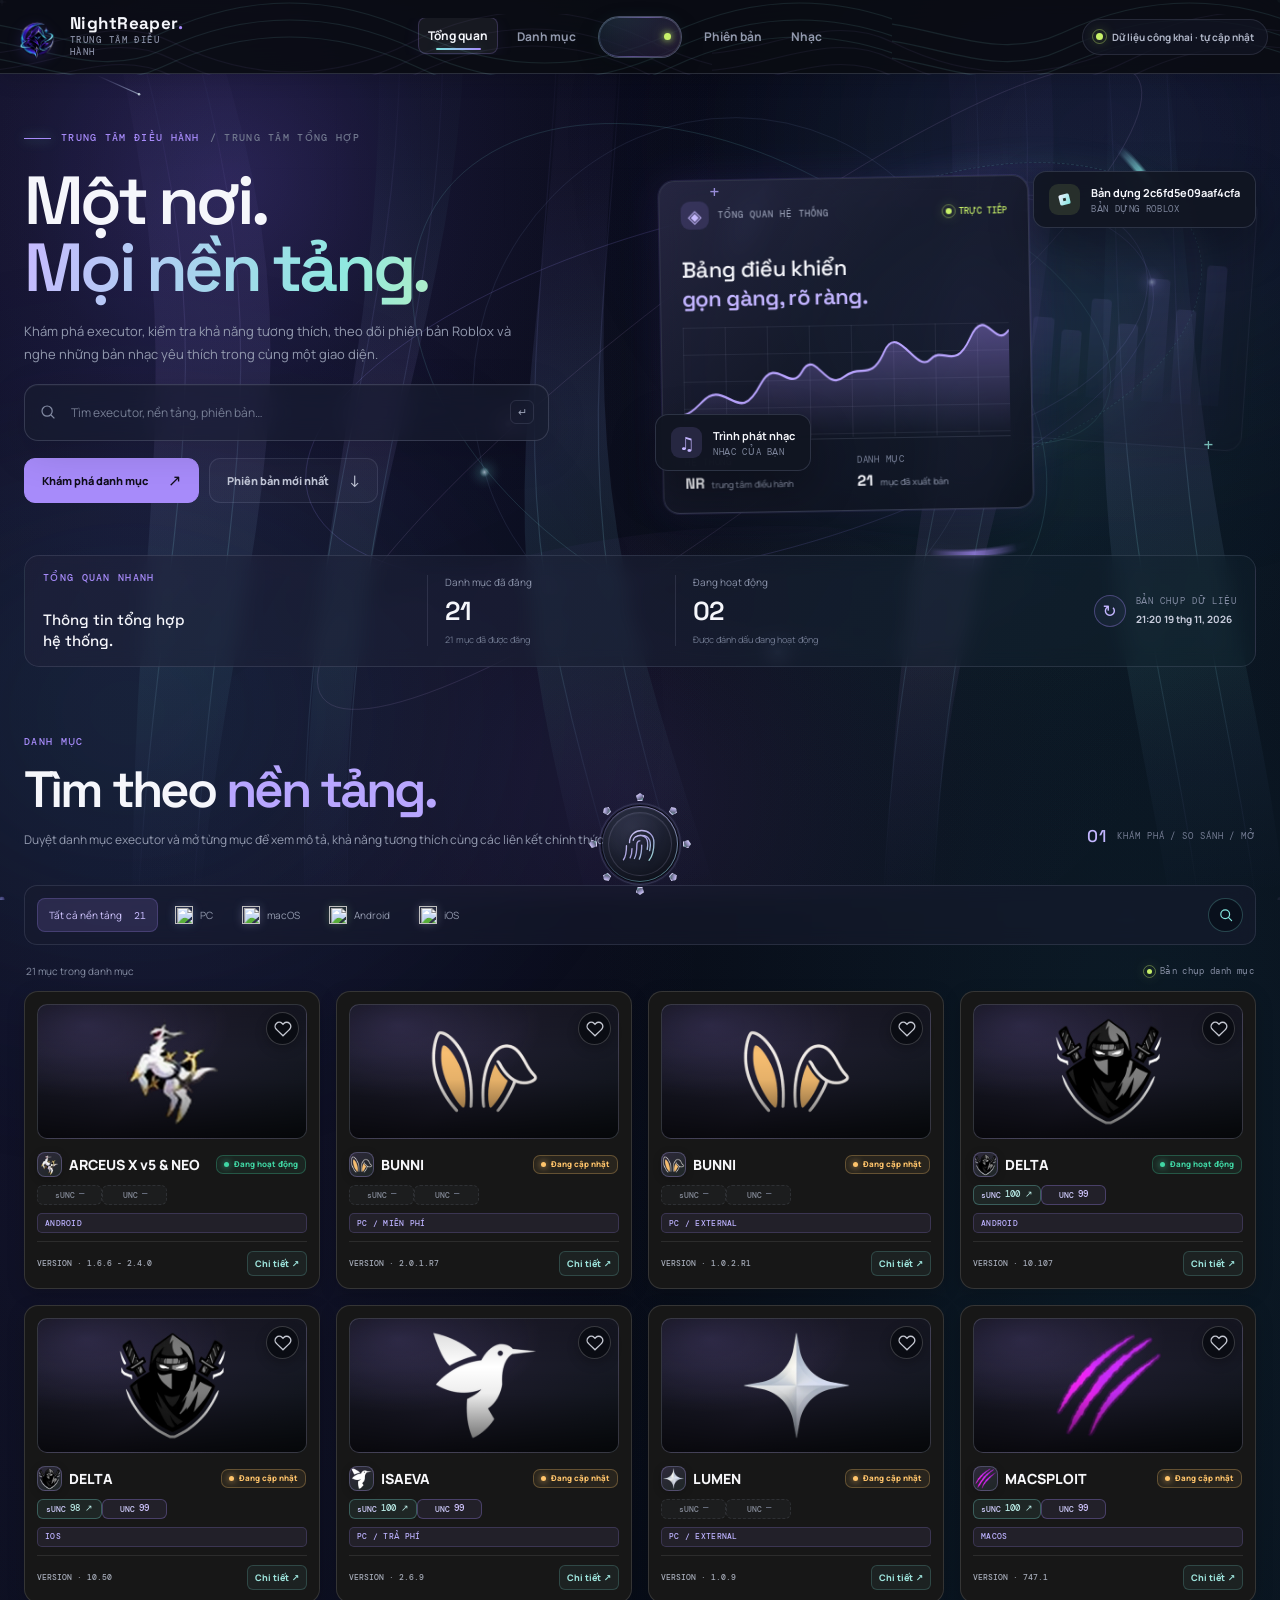
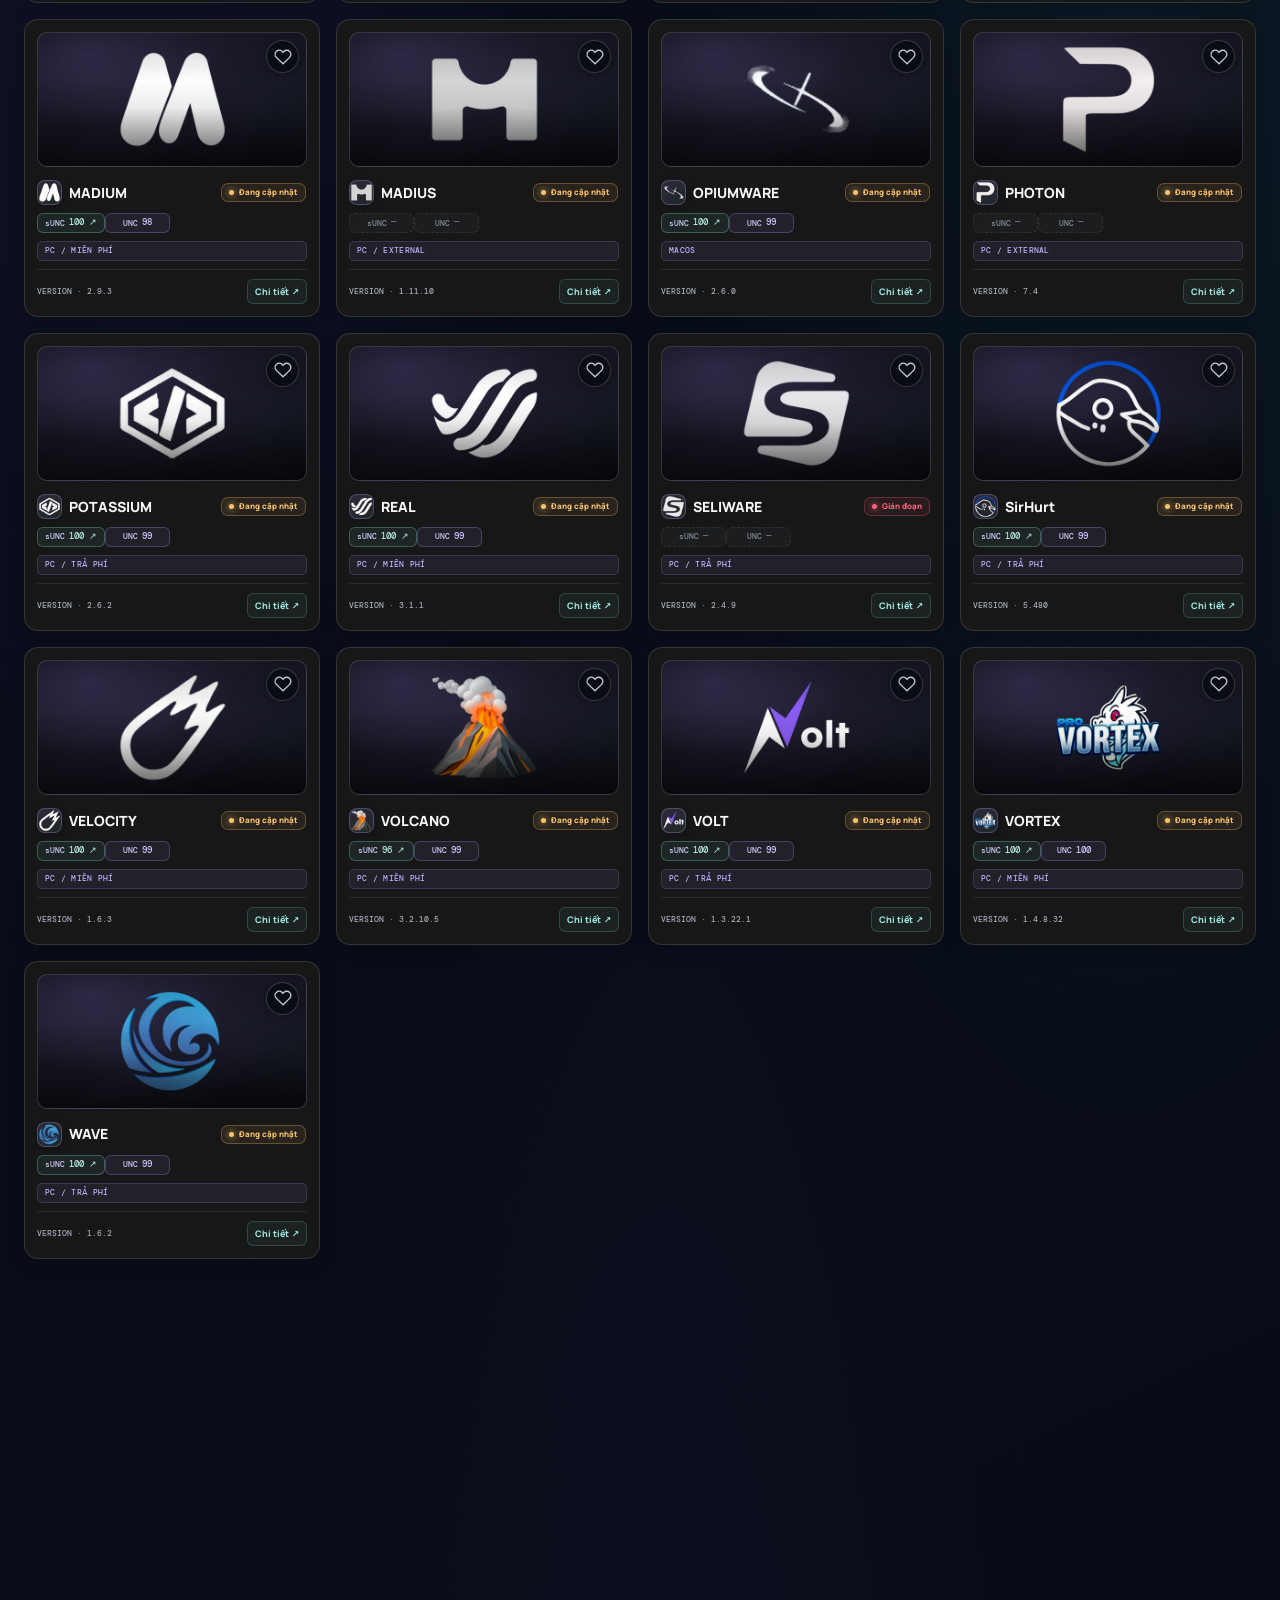
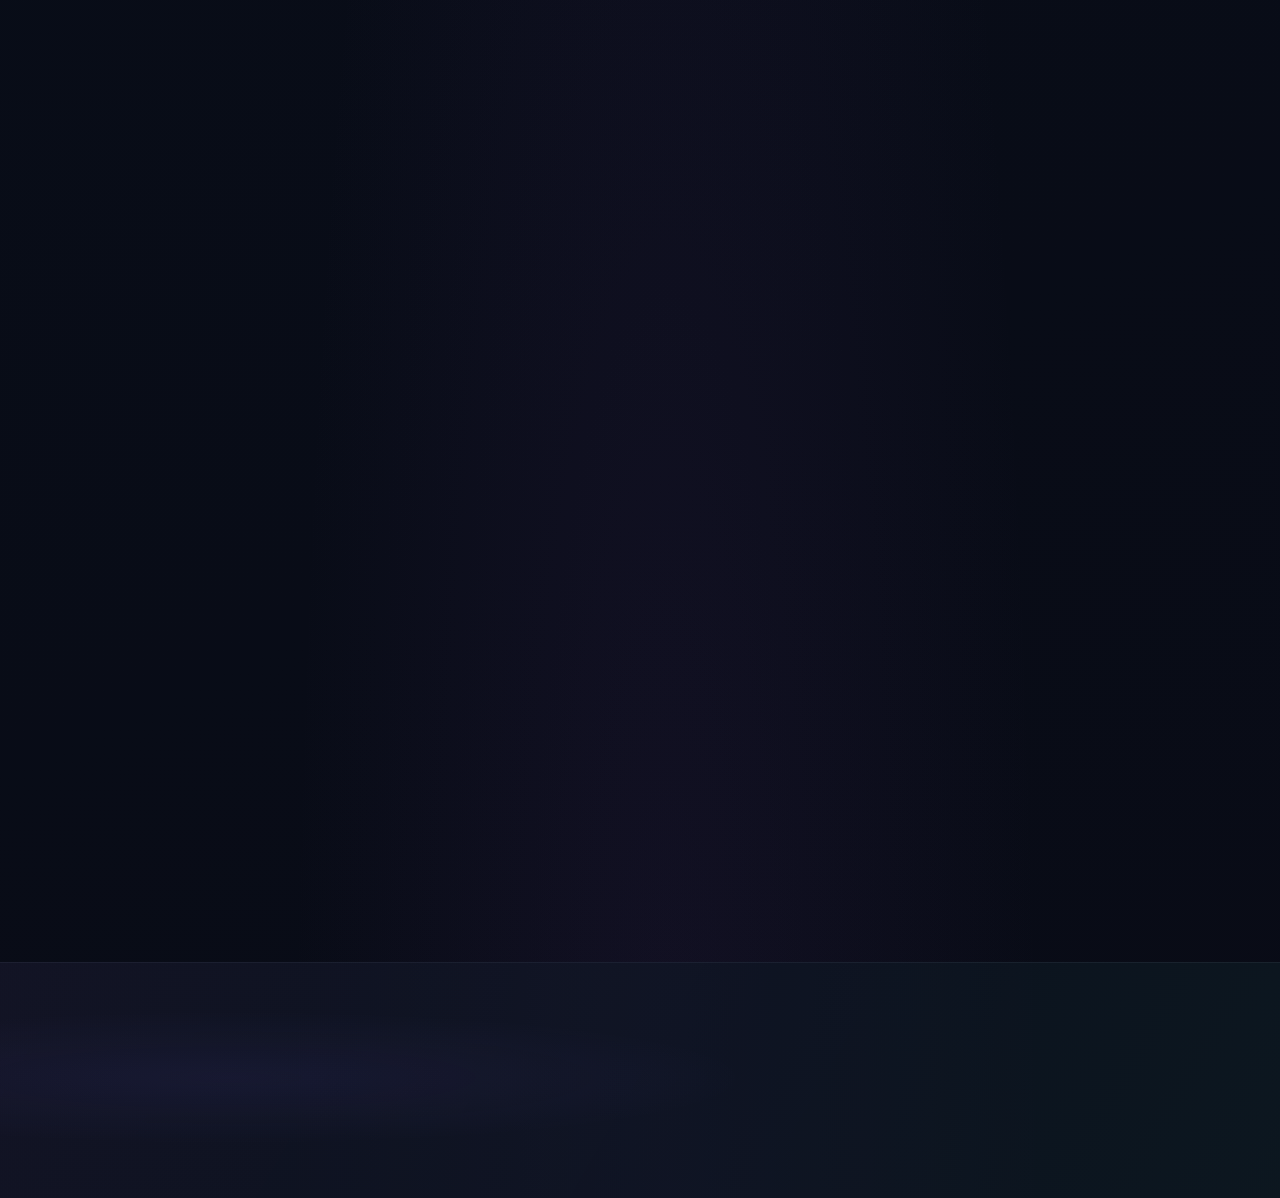
==== commit 17ff2dc1: "NightReaper v1: đồng bộ website + dữ liệu" ====
--- a/index.html
+++ b/index.html
@@ -2,19 +2,19 @@
 <html class="executor-no-dblclick-edit" lang="vi">
 <head>
   <meta charset="utf-8">
-  <meta name="si-build" content="15.2.94">
+  <meta name="si-build" content="v1">
   <meta name="viewport" content="width=device-width, initial-scale=1">
   <meta name="theme-color" content="#0a0c13">
   <meta name="description" content="NightReaper — trung tâm quản lý executor, phiên bản Roblox và âm nhạc.">
   <base href="./">
   <title>NightReaper — Trung tâm điều hành</title>
-  <link rel="icon" type="image/png" href="./assets/nightreaper-logo.png?v=15.2.94"/>
+  <link rel="icon" type="image/png" href="./assets/nightreaper-logo.png?v=v1"/>
   <link rel="preconnect" href="https://fonts.googleapis.com">
   <link rel="preconnect" href="https://fonts.gstatic.com" crossorigin>
   <link href="https://fonts.googleapis.com/css2?family=DM+Mono:wght@400;500&family=Manrope:wght@400;500;600;700;800&family=Space+Grotesk:wght@500;600;700&display=swap" rel="stylesheet" media="print" onload="this.media='all'"><noscript><link href="https://fonts.googleapis.com/css2?family=DM+Mono:wght@400;500&family=Manrope:wght@400;500;600;700;800&family=Space+Grotesk:wght@500;600;700&display=swap" rel="stylesheet"></noscript>
-  <link rel="stylesheet" href="site.css?v=15.2.94-r2">
-  <script src="changelog-layout.js?v=15.2.94-r4" defer></script><script src="discord-description.js?v=15.2.94-r4" defer></script><script src="roblox-version-display.js?v=15.2.94-r4" defer></script><script src="app.js?v=15.2.94-r4" defer></script>
-  <link rel="stylesheet" href="music-island.css?v=15.2.94-r4">
+  <link rel="stylesheet" href="site.css?v=v1-r2">
+  <script src="changelog-layout.js?v=v1-r4" defer></script><script src="discord-description.js?v=v1-r4" defer></script><script src="roblox-version-display.js?v=v1-r4" defer></script><script src="app.js?v=v1-r4" defer></script>
+  <link rel="stylesheet" href="music-island.css?v=v1-r4">
 </head>
 <body>
   <div class="ambient ambient-a" aria-hidden="true"></div>
@@ -167,7 +167,7 @@
   <dialog id="detailDialog" class="detail-dialog" aria-labelledby="detailTitle"><form method="dialog" class="dialog-close-form"><button class="dialog-close" aria-label="Đóng chi tiết">×</button></form><div id="detailContent"></div></dialog>
   <div class="toast" id="toast" role="status" aria-live="polite"></div>
   
-  <script src="music-player.js?v=15.2.94-r1" defer></script>
-  <script src="ambient-motion.js?v=15.2.94-r2" defer></script>
+  <script src="music-player.js?v=v1-r1" defer></script>
+  <script src="ambient-motion.js?v=v1-r2" defer></script>
 </body>
 </html>
--- a/site.css
+++ b/site.css
@@ -1286,3 +1286,20 @@
   body:not(.admin-page) .ambient-b,
   body:not(.admin-page) .grid-backdrop { animation: none !important; }
 }
+
+/* v1 performance: postpone expensive paint for sections outside the viewport without changing layout. */
+@supports (content-visibility: auto) {
+  body:not(.admin-page) .platform-section,
+  body:not(.admin-page) .versions-section,
+  body:not(.admin-page) .music-section,
+  body:not(.admin-page) .closing-section { content-visibility: auto; contain-intrinsic-size: auto 680px; }
+}
+@media (max-width: 760px) {
+  body:not(.admin-page) .executor-card, body:not(.admin-page) .platform-card,
+  body:not(.admin-page) .version-primary, body:not(.admin-page) .download-panel,
+  body:not(.admin-page) .music-list-wrap { backdrop-filter: blur(8px); -webkit-backdrop-filter: blur(8px); }
+}
+@media (prefers-reduced-motion: reduce) {
+  body:not(.admin-page) .hero-card-front, body:not(.admin-page) .hero-card-back,
+  body:not(.admin-page) .float-tag, body:not(.admin-page) .closing-orbit { animation: none !important; transition: none !important; }
+}
